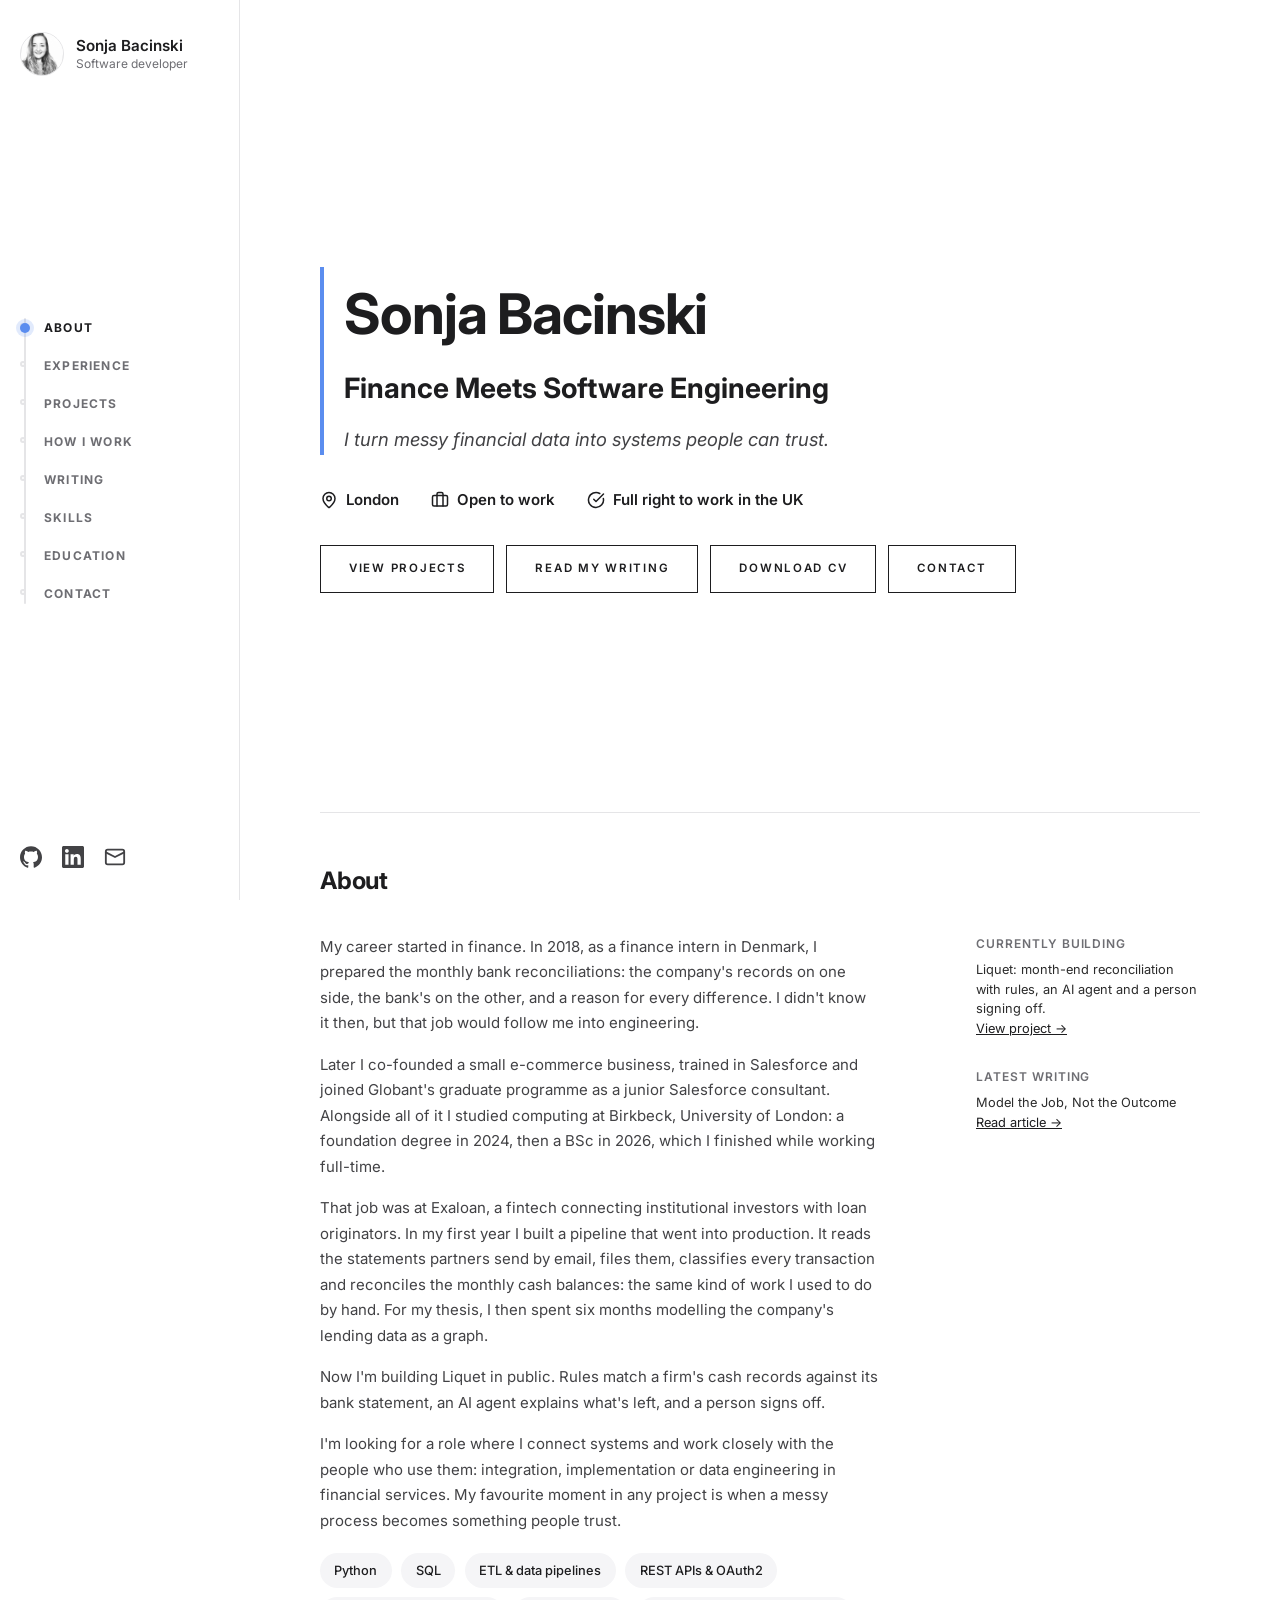
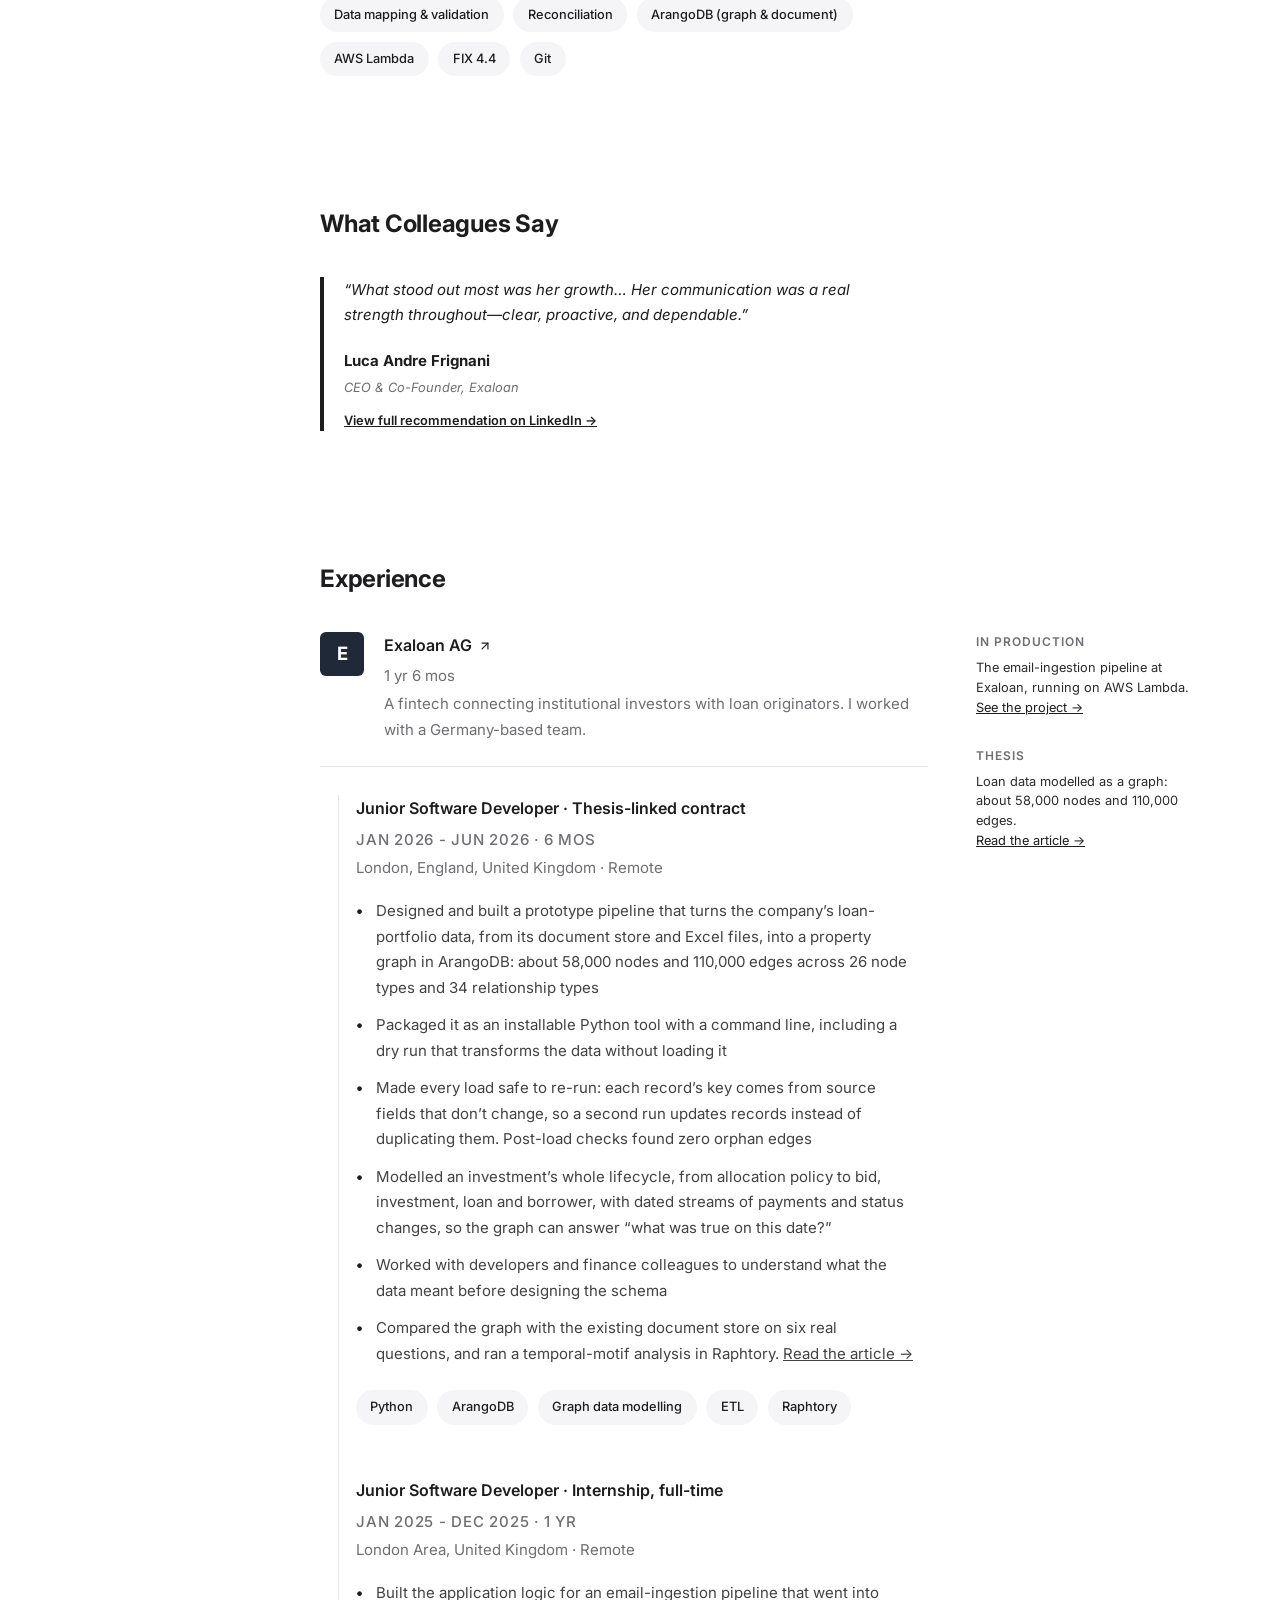
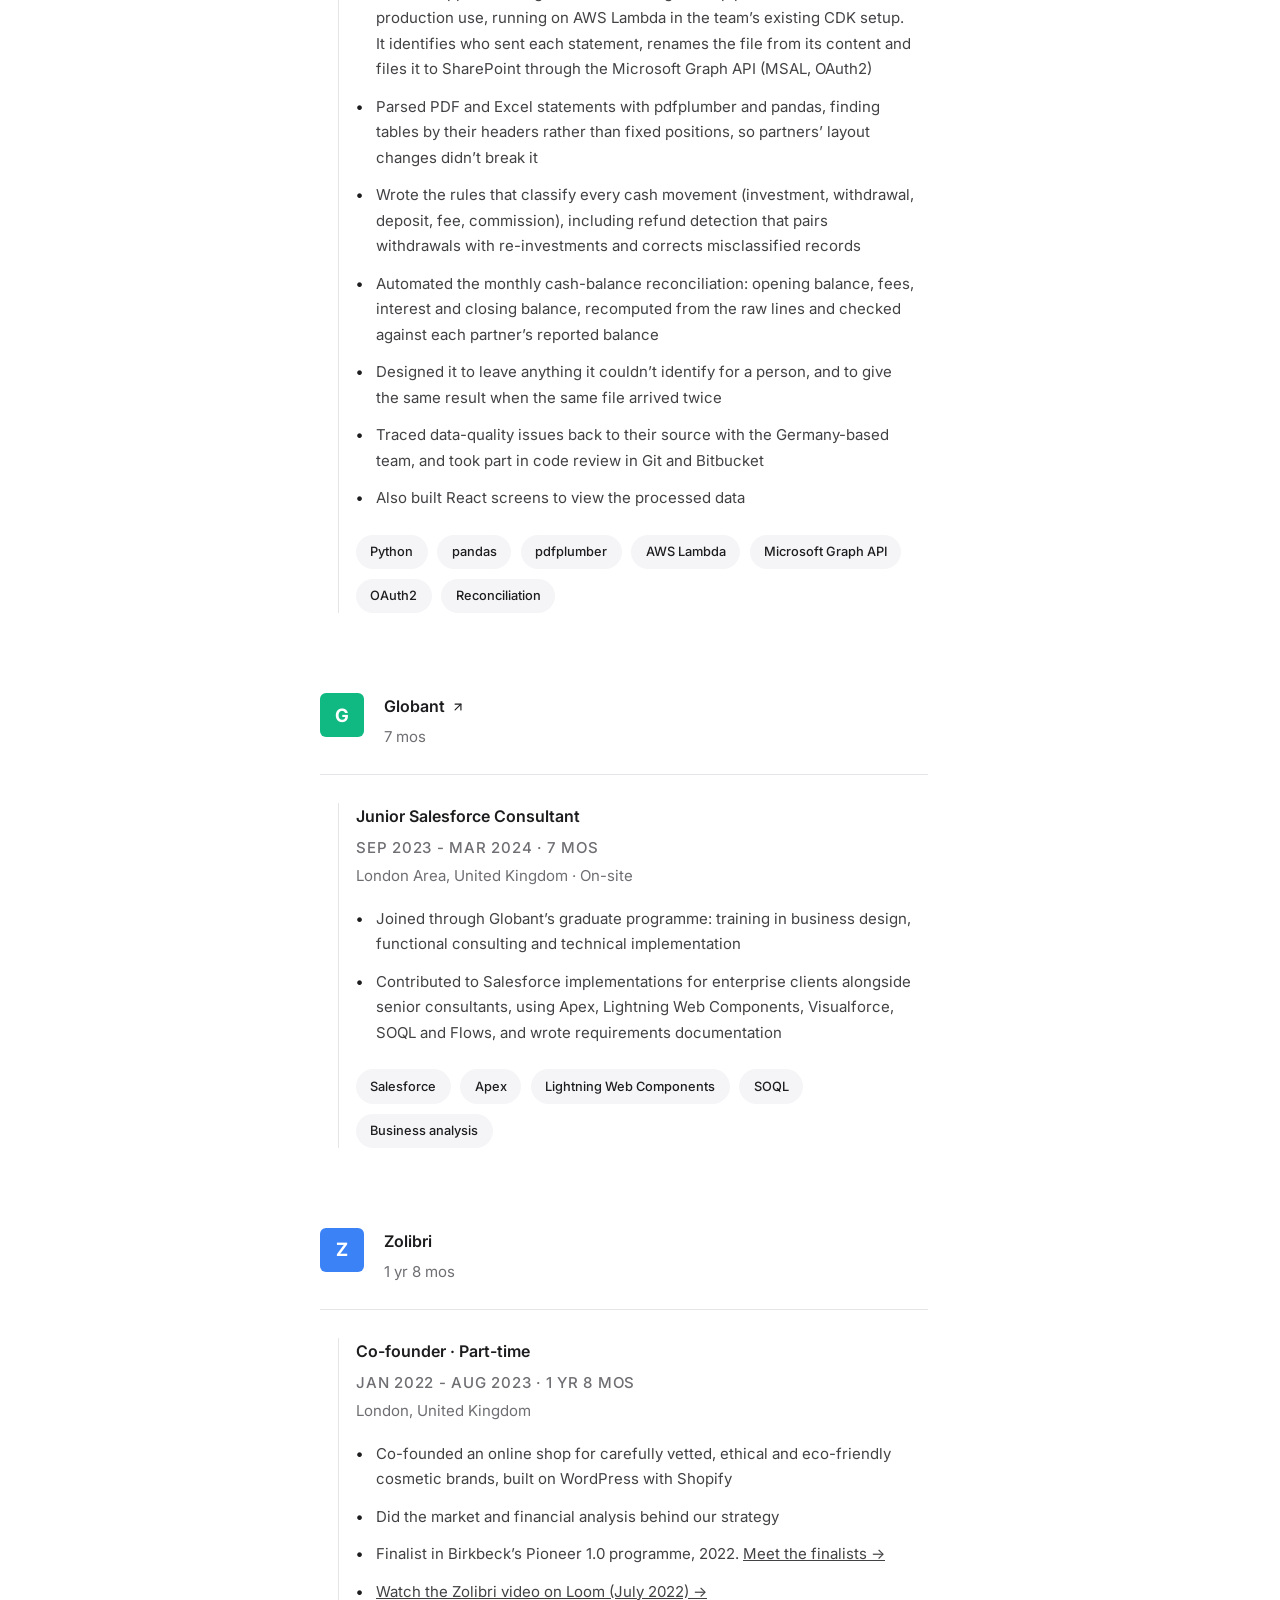
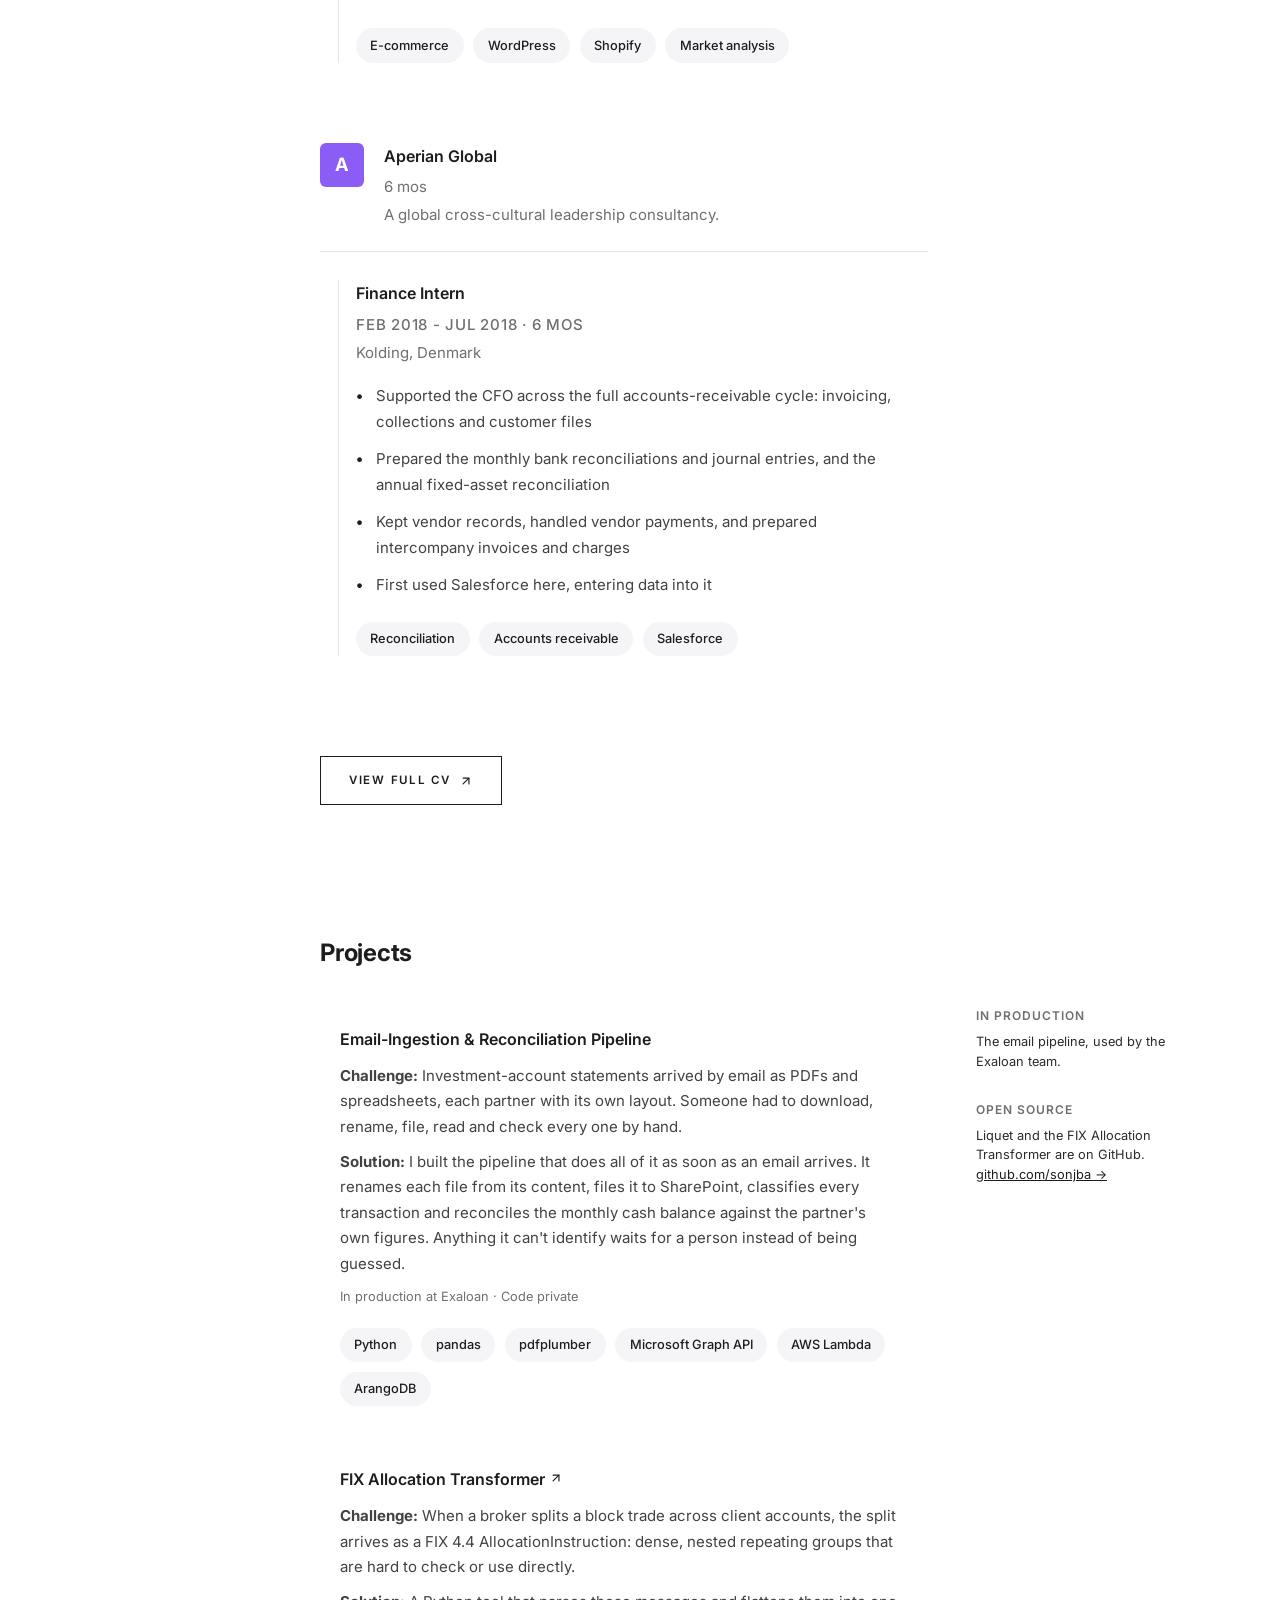
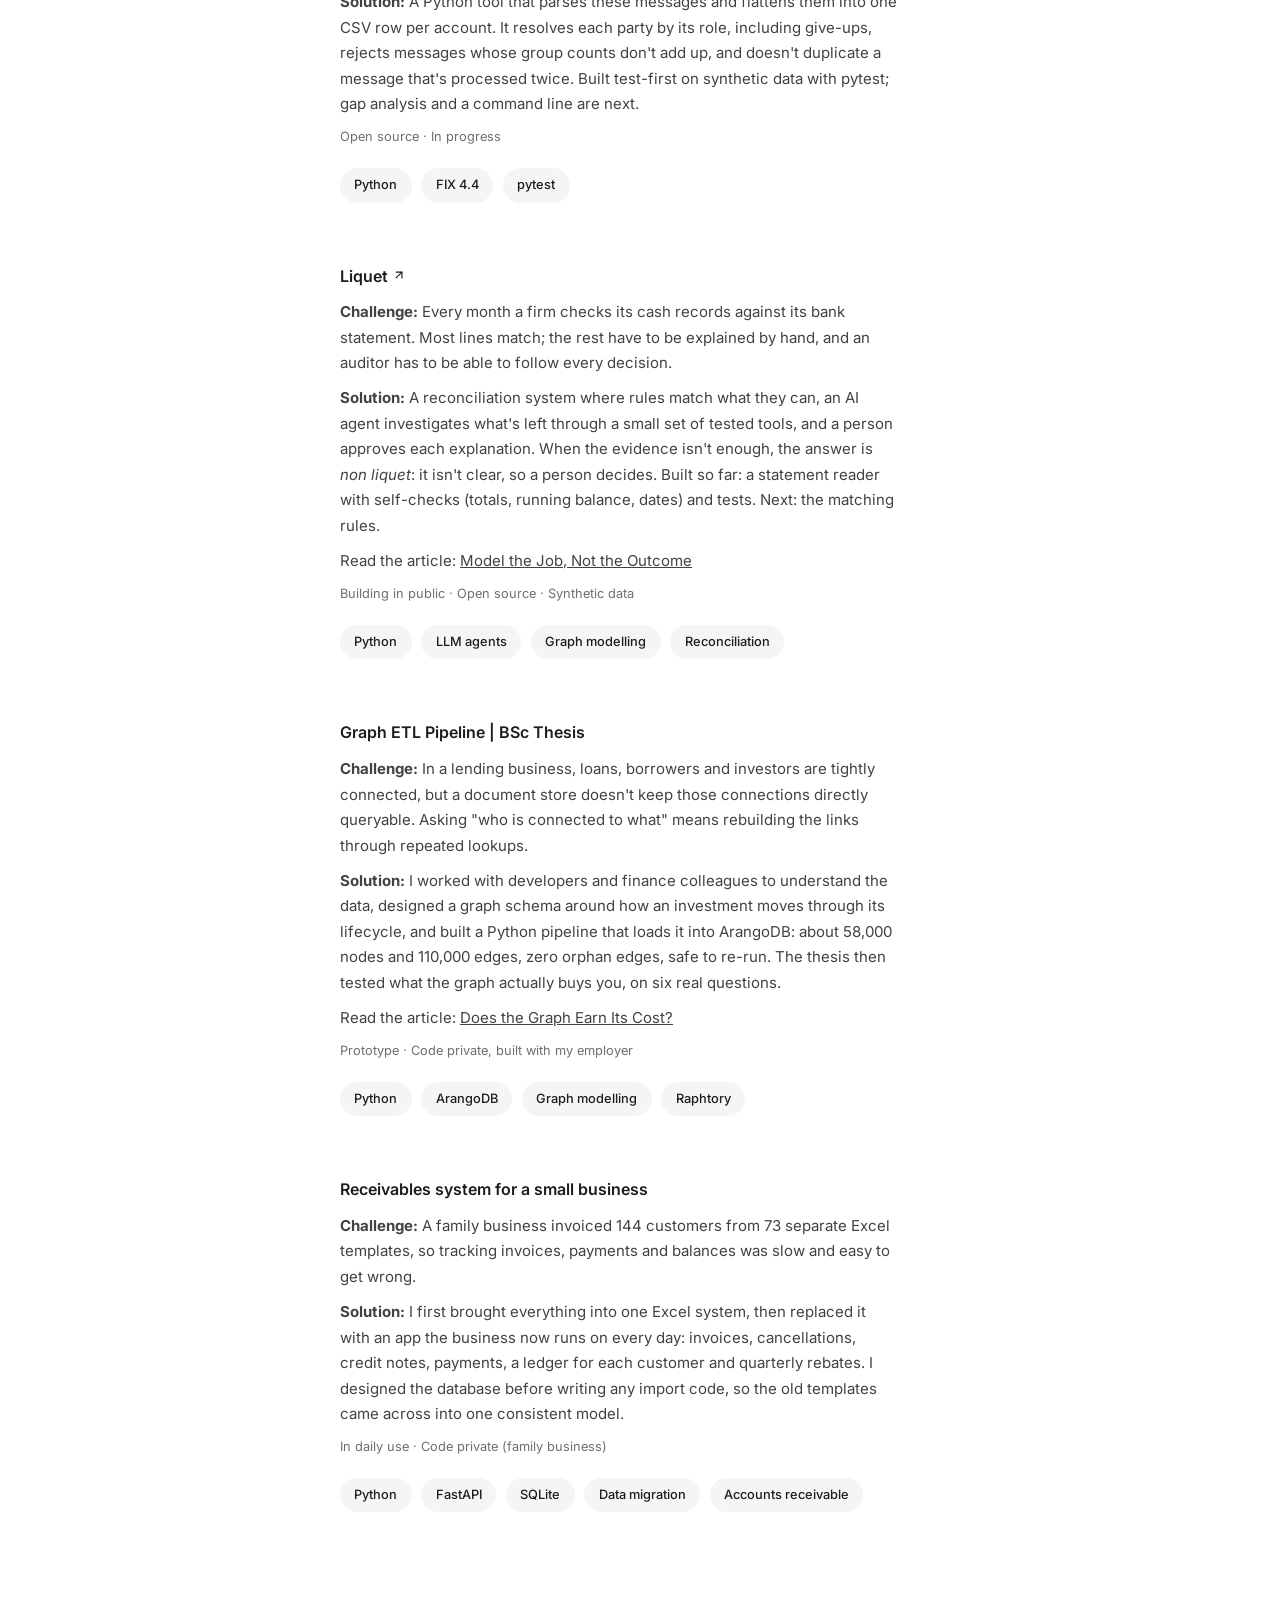
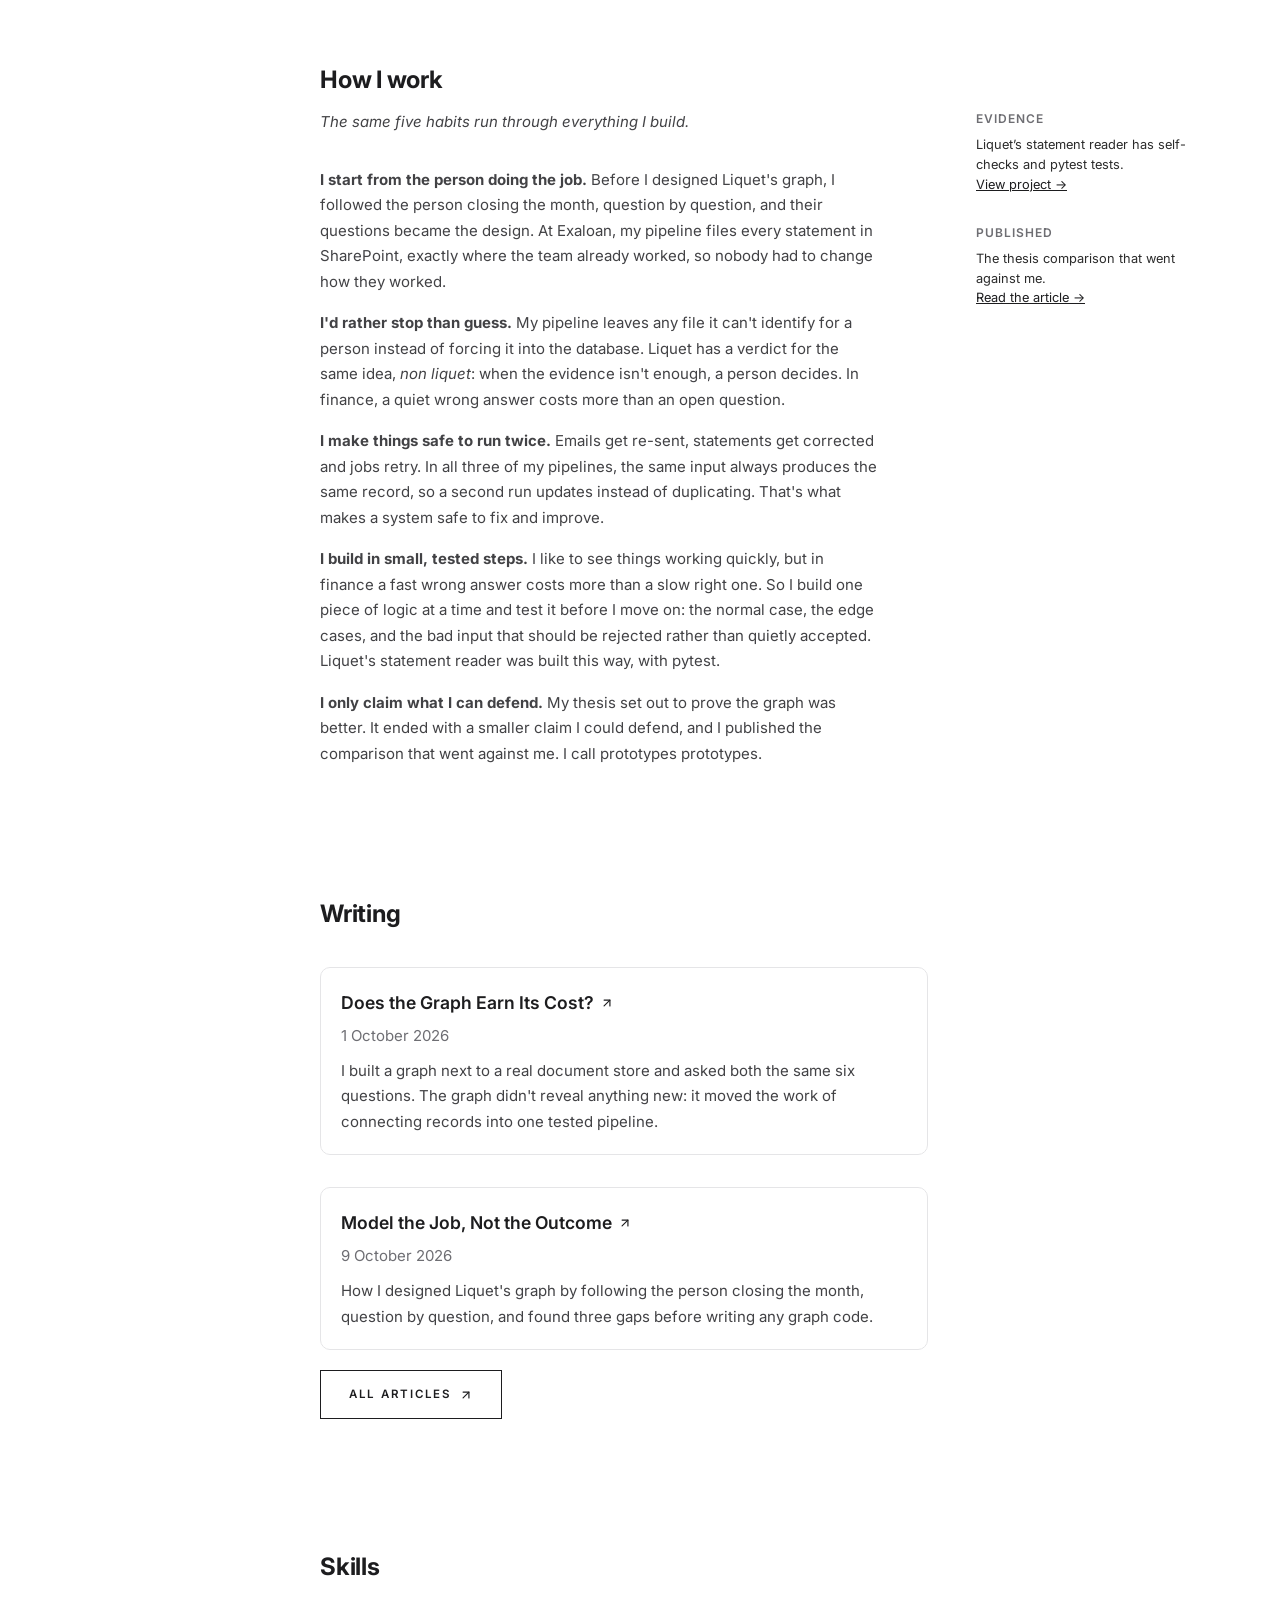
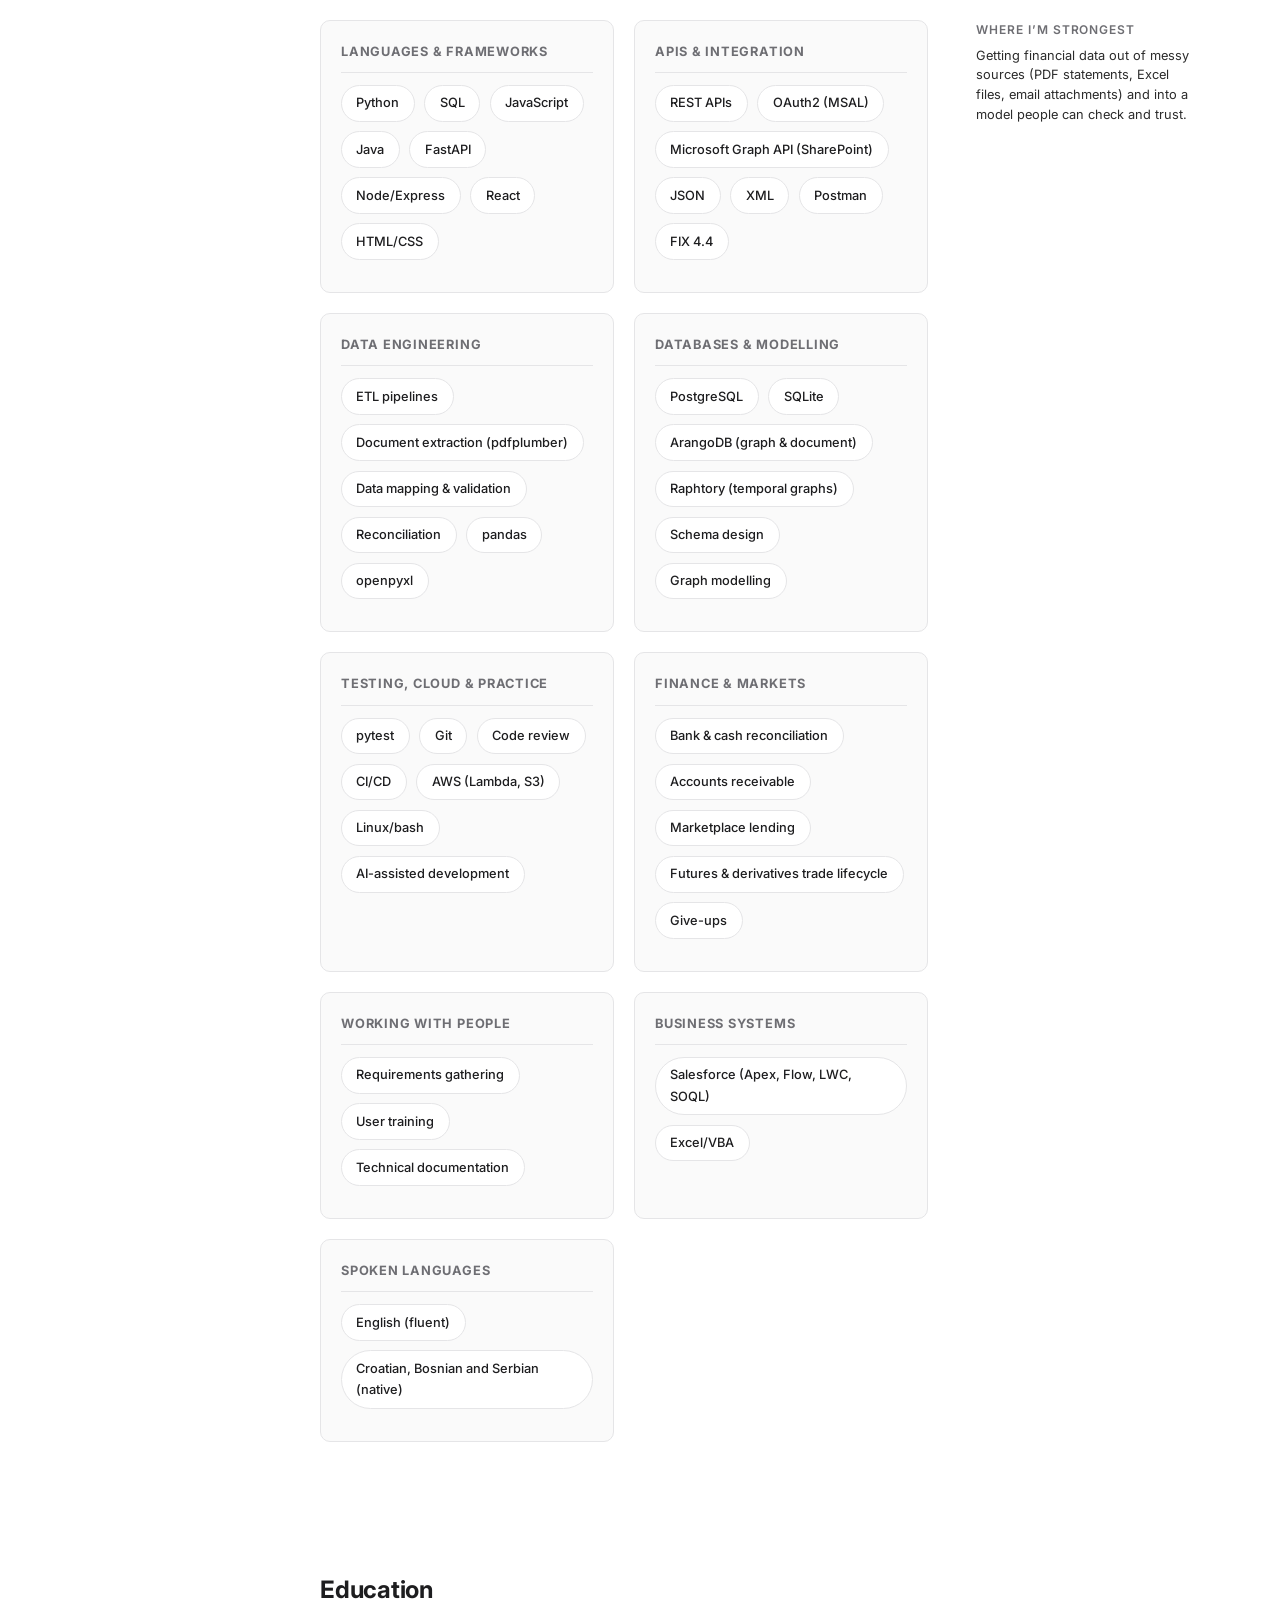
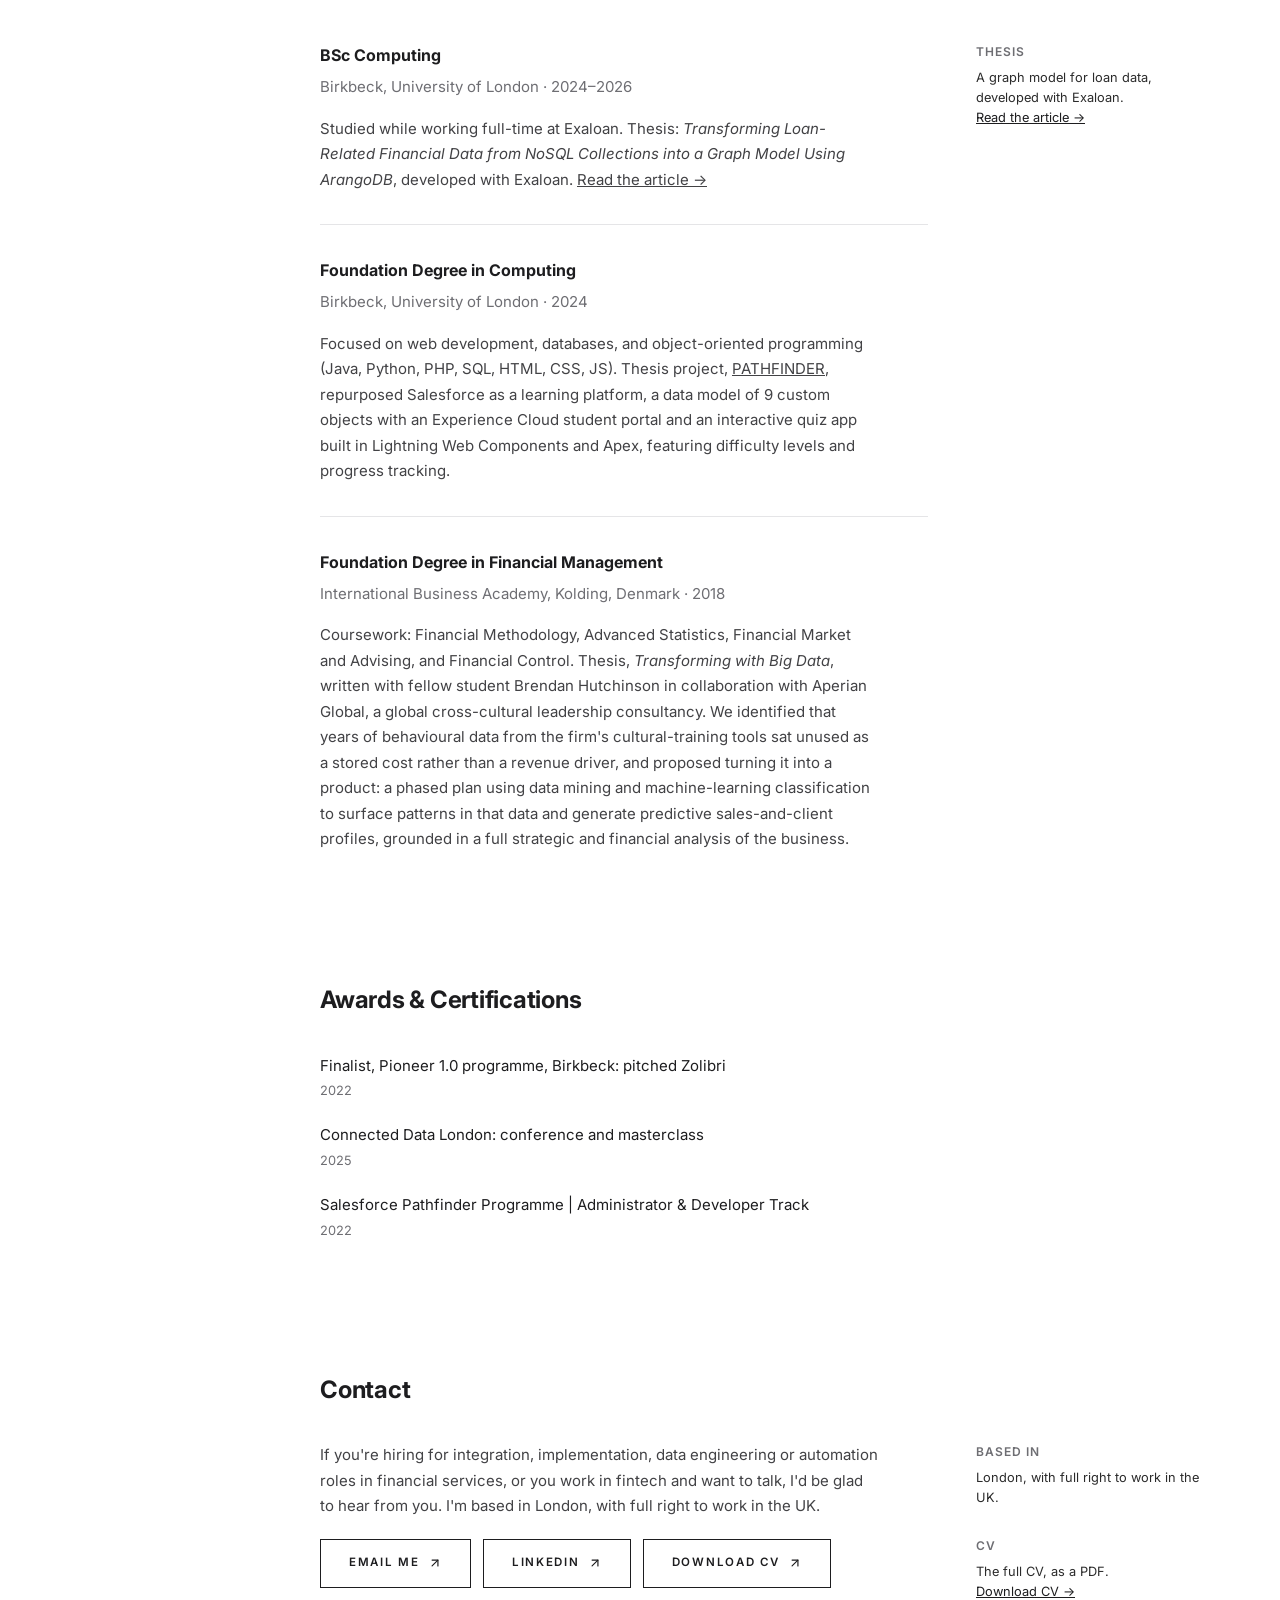
==== index.html @ ee23fa9b "design for mobile phones fixed" ====
<!DOCTYPE html>
<html lang="en">
<head>
  <meta charset="UTF-8">
  <meta name="viewport" content="width=device-width, initial-scale=1.0">
  <link rel="canonical" href="https://sonjabacinski.com/">
  <meta name="description" content="Software developer with a finance background: Python pipelines, integrations and reconciliation for financial data. Currently building Liquet.">
 
  <meta property="og:title" content="Sonja Bacinski — Finance Meets Software Engineering">
  <meta property="og:description" content="Software developer with a finance background: Python pipelines, integrations and reconciliation for financial data. Currently building Liquet.">
  <meta property="og:type" content="website">
  <meta property="og:url" content="https://sonjabacinski.com/">
  <meta property="og:image" content="https://sonjabacinski.com/images/sonja.jpg">
  
  <meta name="twitter:card" content="summary_large_image">
  <meta name="twitter:title" content="Sonja Bacinski — Finance Meets Software Engineering">
  <meta name="twitter:description" content="Software developer with a finance background: Python pipelines, integrations and reconciliation for financial data. Currently building Liquet.">
  <meta name="twitter:image" content="https://sonjabacinski.com/images/sonja.jpg">
  
  <title>Sonja Bacinski — Software Developer | Python &amp; Financial Data</title>
  <link rel="icon" type="image/svg+xml" href="images/sb-logo.png">
  <link rel="preconnect" href="https://fonts.googleapis.com">
  <link rel="preconnect" href="https://fonts.gstatic.com" crossorigin>
  <link href="https://fonts.googleapis.com/css2?family=Inter:wght@400;500;600;700&display=swap" rel="stylesheet">
  <link rel="stylesheet" href="css/style.css">
</head>
<body id="top">
  <header class="top-header">
    <div class="header-container">
      <div class="identity">
        <a href="#top" aria-label="Sonja Bacinski - Home">
          <img src="images/sonja.jpg" alt="Sonja Bacinski" class="avatar" width="44" height="44">
          <span class="identity-text"><strong>Sonja Bacinski</strong><span>Software developer</span></span>
        </a>
      </div>

      <button class="nav-toggle" aria-label="Menu" aria-expanded="false" aria-controls="site-nav">
        <span></span>
        <span></span>
        <span></span>
      </button>

      <nav class="top-nav" id="site-nav" aria-label="In-page navigation">
        <ul>
          <li><a href="#about" data-also="testimonials">About</a></li>
          <li><a href="#experience">Experience</a></li>
          <li><a href="#projects">Projects</a></li>
          <li><a href="#how-i-work">How I work</a></li>
          <li><a href="#writing">Writing</a></li>
          <li><a href="#skills">Skills</a></li>
          <li><a href="#education" data-also="certifications">Education</a></li>
          <li><a href="#contact">Contact</a></li>
        </ul>
      </nav>

      <ul class="social-links">
        <li>
          <a href="https://github.com/sonjba" target="_blank" rel="noopener" aria-label="GitHub">
            <svg xmlns="http://www.w3.org/2000/svg" width="24" height="24" viewBox="0 0 24 24" fill="currentColor" aria-hidden="true"><path d="M12 .297c-6.63 0-12 5.373-12 12 0 5.303 3.438 9.8 8.205 11.385.6.113.82-.258.82-.577 0-.285-.01-1.04-.015-2.04-3.338.724-4.042-1.61-4.042-1.61C4.422 18.07 3.633 17.7 3.633 17.7c-1.087-.744.084-.729.084-.729 1.205.084 1.838 1.236 1.838 1.236 1.07 1.835 2.809 1.305 3.495.998.108-.776.417-1.305.76-1.605-2.665-.3-5.466-1.332-5.466-5.93 0-1.31.465-2.38 1.235-3.22-.135-.303-.54-1.523.105-3.176 0 0 1.005-.322 3.3 1.23.96-.267 1.98-.399 3-.405 1.02.006 2.04.138 3 .405 2.28-1.552 3.285-1.23 3.285-1.23.645 1.653.24 2.873.12 3.176.765.84 1.23 1.91 1.23 3.22 0 4.61-2.805 5.625-5.475 5.92.42.36.81 1.096.81 2.22 0 1.606-.015 2.896-.015 3.286 0 .315.21.69.825.57C20.565 22.092 24 17.592 24 12.297c0-6.627-5.373-12-12-12"/></svg>
          </a>
        </li>
        <li>
          <a href="https://www.linkedin.com/in/sonja-bacinski/" target="_blank" rel="noopener" aria-label="LinkedIn">
            <svg xmlns="http://www.w3.org/2000/svg" width="24" height="24" viewBox="0 0 24 24" fill="currentColor" aria-hidden="true"><path d="M20.447 20.452h-3.554v-5.569c0-1.328-.027-3.037-1.852-3.037-1.853 0-2.136 1.445-2.136 2.939v5.667H9.351V9h3.414v1.561h.046c.477-.9 1.637-1.85 3.37-1.85 3.601 0 4.267 2.37 4.267 5.455v6.286zM5.337 7.433c-1.144 0-2.063-.926-2.063-2.065 0-1.138.92-2.063 2.063-2.063 1.14 0 2.064.925 2.064 2.063 0 1.139-.925 2.065-2.064 2.065zm1.782 13.019H3.555V9h3.564v11.452zM22.225 0H1.771C.792 0 0 .774 0 1.729v20.542C0 23.227.792 24 1.771 24h20.451C23.2 24 24 23.227 24 22.271V1.729C24 .774 23.2 0 22.225 0z"/></svg>
          </a>
        </li>
        <li>
          <a href="mailto:sonja.bacinski@live.com" aria-label="Email">
            <svg xmlns="http://www.w3.org/2000/svg" width="24" height="24" viewBox="0 0 24 24" fill="none" stroke="currentColor" stroke-width="2" stroke-linecap="round" stroke-linejoin="round" aria-hidden="true"><rect x="2" y="4" width="20" height="16" rx="2"/><path d="m22 7-10 5L2 7"/></svg>
          </a>
        </li>
      </ul>
    </div>
  </header>

  <main class="main-content">

      <!-- Hero section -->
      <section id="hero" aria-label="Introduction" class="hero">
        <div class="hero-accent-bar">
          <h1 class="hero-name">Sonja Bacinski</h1>
          <h2 class="hero-headline">Finance Meets Software Engineering</h2>
          <p class="hero-value-prop">
            I turn messy financial data into systems people can trust.
          </p>
        </div>

        <ul class="hero-meta">
          <li>
            <svg xmlns="http://www.w3.org/2000/svg" width="18" height="18" viewBox="0 0 24 24" fill="none" stroke="currentColor" stroke-width="2" stroke-linecap="round" stroke-linejoin="round" aria-hidden="true"><path d="M20 10c0 4.993-5.539 10.193-7.399 11.799a1 1 0 0 1-1.202 0C9.539 20.193 4 14.993 4 10a8 8 0 0 1 16 0"/><circle cx="12" cy="10" r="3"/></svg>
            London
          </li>
          <li>
            <svg xmlns="http://www.w3.org/2000/svg" width="18" height="18" viewBox="0 0 24 24" fill="none" stroke="currentColor" stroke-width="2" stroke-linecap="round" stroke-linejoin="round" aria-hidden="true"><path d="M16 20V4a2 2 0 0 0-2-2h-4a2 2 0 0 0-2 2v16"/><rect width="20" height="14" x="2" y="6" rx="2"/></svg>
            Open to work
          </li>
          <li>
            <svg xmlns="http://www.w3.org/2000/svg" width="18" height="18" viewBox="0 0 24 24" fill="none" stroke="currentColor" stroke-width="2" stroke-linecap="round" stroke-linejoin="round" aria-hidden="true"><path d="M21.801 10A10 10 0 1 1 17 3.335"/><path d="m9 11 3 3L22 4"/></svg>
            Full right to work in the UK
          </li>
        </ul>

        <div class="hero-actions">
          <a href="#projects" class="btn btn-secondary"><span>View Projects</span></a>
          <a href="#writing" class="btn btn-secondary"><span>Read my writing</span></a>
          <a href="Sonja Bacinski CV 2026.pdf" target="_blank" rel="noopener" class="btn btn-primary"><span>Download CV</span></a>
          <a href="#contact" class="btn btn-secondary"><span>Contact</span></a>
        </div>
      </section>
      <!-- About -->
      <section id="about" aria-label="About me">
        <h2 class="section-heading">About</h2>
        <div class="split">
          <div class="split-main">
          <p>
            My career started in finance. In 2018, as a finance intern in Denmark, I prepared the
            monthly bank reconciliations: the company's records on one side, the bank's on the
            other, and a reason for every difference. I didn't know it then, but that job would
            follow me into engineering.
          </p>
          <p>
            Later I co-founded a small e-commerce business, trained in Salesforce and joined
            Globant's graduate programme as a junior Salesforce consultant. Alongside all of it I
            studied computing at Birkbeck, University of London: a foundation degree in 2024, then
            a BSc in 2026, which I finished while working full-time.
          </p>
          <p>
            That job was at Exaloan, a fintech connecting institutional investors with loan
            originators. In my first year I built a pipeline that went into production. It reads
            the statements partners send by email, files them, classifies every transaction and
            reconciles the monthly cash balances: the same kind of work I used to do by hand. For
            my thesis, I then spent six months modelling the company's lending data as a graph.
          </p>
          <p>
            Now I'm building Liquet in public. Rules match a firm's cash records against its bank
            statement, an AI agent explains what's left, and a person signs off.
          </p>
          <p>
            I'm looking for a role where I connect systems and work closely with the people who
            use them: integration, implementation or data engineering in financial services. My
            favourite moment in any project is when a messy process becomes something people trust.
          </p>
          <ul class="skills">
            <li>Python</li>
            <li>SQL</li>
            <li>ETL &amp; data pipelines</li>
            <li>REST APIs &amp; OAuth2</li>
            <li>Data mapping &amp; validation</li>
            <li>Reconciliation</li>
            <li>ArangoDB (graph &amp; document)</li>
            <li>AWS Lambda</li>
            <li>FIX 4.4</li>
            <li>Git</li>
          </ul>
          </div>
        <aside class="split-aside" aria-label="Currently building and latest writing">
          <h3>Currently building</h3>
          <p>Liquet: month-end reconciliation with rules, an AI agent and a person signing off.<br>
            <a href="https://github.com/sonjba/Liquet" target="_blank" rel="noopener">View project &rarr;</a></p>
          <h3>Latest writing</h3>
          <p>Model the Job, Not the Outcome<br>
            <a href="articles/model-the-job-not-the-outcome.html">Read article &rarr;</a></p>
        </aside>
        </div>
      </section>

      <!-- What Colleagues Say -->
      <section id="testimonials" aria-label="What colleagues say">
        <h2 class="section-heading">What Colleagues Say</h2>
        <div class="split">
          <div class="split-main">
            <blockquote class="testimonial">
              <p class="testimonial-quote">
                &ldquo;What stood out most was her growth&hellip; Her communication was a real
                strength throughout&mdash;clear, proactive, and dependable.&rdquo;
              </p>
              <footer class="testimonial-attribution">
                <span class="testimonial-name">Luca Andre Frignani</span>
                <span class="testimonial-role">CEO &amp; Co-Founder, Exaloan</span>
                <a href="https://www.linkedin.com/in/sonja-bacinski/" target="_blank" rel="noopener" class="testimonial-link">
                  View full recommendation on LinkedIn &rarr;
                </a>
              </footer>
            </blockquote>
          </div>
        </div>
      </section>

      <!-- Experience -->
      <section id="experience" aria-label="Work experience">
        <h2 class="section-heading">Experience</h2>
        <div class="split">
          <div class="split-main">

            <div class="company-group">
              <div class="company-header">
                <div class="company-logo">E</div>
                <div class="company-header-info">
                  <h3>
                    <a href="https://www.exaloan.com/" target="_blank" rel="noopener">
                      Exaloan AG
                      <svg xmlns="http://www.w3.org/2000/svg" width="14" height="14" viewBox="0 0 24 24" fill="none" stroke="currentColor" stroke-width="2" stroke-linecap="round" stroke-linejoin="round" class="arrow" aria-hidden="true"><path d="M7 17 17 7"/><path d="M7 7h10v10"/></svg>
                    </a>
                  </h3>
                  <p class="company-duration">1 yr 6 mos</p>
                  <p class="role-location">A fintech connecting institutional investors with loan originators. I worked with a Germany-based team.</p>
                </div>
                <div class="company-timeline-dot"></div>
              </div>

              <div class="company-roles">
                <div class="role-item">
                  <div class="role-timeline-dot"></div>
                  <div class="role-content">
                    <div class="role-header">
                      <div>
                        <h4>Junior Software Developer · Thesis-linked contract</h4>
                        <p class="role-date">Jan 2026 - Jun 2026 · 6 mos</p>
                        <p class="role-location">London, England, United Kingdom · Remote</p>
                      </div>
                    </div>
                    <ul class="role-bullets">
                      <li>Designed and built a prototype pipeline that turns the company&rsquo;s loan-portfolio data, from its document store and Excel files, into a property graph in ArangoDB: about 58,000 nodes and 110,000 edges across 26 node types and 34 relationship types</li>
                      <li>Packaged it as an installable Python tool with a command line, including a dry run that transforms the data without loading it</li>
                      <li>Made every load safe to re-run: each record&rsquo;s key comes from source fields that don&rsquo;t change, so a second run updates records instead of duplicating them. Post-load checks found zero orphan edges</li>
                      <li>Modelled an investment&rsquo;s whole lifecycle, from allocation policy to bid, investment, loan and borrower, with dated streams of payments and status changes, so the graph can answer &ldquo;what was true on this date?&rdquo;</li>
                      <li>Worked with developers and finance colleagues to understand what the data meant before designing the schema</li>
                      <li>Compared the graph with the existing document store on six real questions, and ran a temporal-motif analysis in Raphtory. <a href="articles/does-the-graph-earn-its-cost.html">Read the article &rarr;</a></li>
                    </ul>
                    <ul class="tags">
                      <li>Python</li>
                      <li>ArangoDB</li>
                      <li>Graph data modelling</li>
                      <li>ETL</li>
                      <li>Raphtory</li>
                    </ul>
                  </div>
                </div>

                <div class="role-item">
                  <div class="role-timeline-dot"></div>
                  <div class="role-content">
                    <div class="role-header">
                      <div>
                        <h4>Junior Software Developer · Internship, full-time</h4>
                        <p class="role-date">Jan 2025 - Dec 2025 · 1 yr</p>
                        <p class="role-location">London Area, United Kingdom · Remote</p>
                      </div>
                    </div>
                    <ul class="role-bullets">
                      <li>Built the application logic for an email-ingestion pipeline that went into production use, running on AWS Lambda in the team&rsquo;s existing CDK setup. It identifies who sent each statement, renames the file from its content and files it to SharePoint through the Microsoft Graph API (MSAL, OAuth2)</li>
                      <li>Parsed PDF and Excel statements with pdfplumber and pandas, finding tables by their headers rather than fixed positions, so partners&rsquo; layout changes didn&rsquo;t break it</li>
                      <li>Wrote the rules that classify every cash movement (investment, withdrawal, deposit, fee, commission), including refund detection that pairs withdrawals with re-investments and corrects misclassified records</li>
                      <li>Automated the monthly cash-balance reconciliation: opening balance, fees, interest and closing balance, recomputed from the raw lines and checked against each partner&rsquo;s reported balance</li>
                      <li>Designed it to leave anything it couldn&rsquo;t identify for a person, and to give the same result when the same file arrived twice</li>
                      <li>Traced data-quality issues back to their source with the Germany-based team, and took part in code review in Git and Bitbucket</li>
                      <li>Also built React screens to view the processed data</li>
                    </ul>
                    <ul class="tags">
                      <li>Python</li>
                      <li>pandas</li>
                      <li>pdfplumber</li>
                      <li>AWS Lambda</li>
                      <li>Microsoft Graph API</li>
                      <li>OAuth2</li>
                      <li>Reconciliation</li>
                    </ul>
                  </div>
                </div>
              </div>
            </div>

            <div class="company-group">
              <div class="company-header">
                <div class="company-logo company-logo-green">G</div>
                <div class="company-header-info">
                  <h3>
                    <a href="https://www.globant.com/" target="_blank" rel="noopener">
                      Globant
                      <svg xmlns="http://www.w3.org/2000/svg" width="14" height="14" viewBox="0 0 24 24" fill="none" stroke="currentColor" stroke-width="2" stroke-linecap="round" stroke-linejoin="round" class="arrow" aria-hidden="true"><path d="M7 17 17 7"/><path d="M7 7h10v10"/></svg>
                    </a>
                  </h3>
                  <p class="company-duration">7 mos</p>
                </div>
                <div class="company-timeline-dot"></div>
              </div>

              <div class="company-roles">
                <div class="role-item">
                  <div class="role-timeline-dot"></div>
                  <div class="role-content">
                    <div class="role-header">
                      <div>
                        <h4>Junior Salesforce Consultant</h4>
                        <p class="role-date">Sep 2023 - Mar 2024 · 7 mos</p>
                        <p class="role-location">London Area, United Kingdom · On-site</p>
                      </div>
                    </div>
                    <ul class="role-bullets">
                      <li>Joined through Globant&rsquo;s graduate programme: training in business design, functional consulting and technical implementation</li>
                      <li>Contributed to Salesforce implementations for enterprise clients alongside senior consultants, using Apex, Lightning Web Components, Visualforce, SOQL and Flows, and wrote requirements documentation</li>
                    </ul>
                    <ul class="tags">
                      <li>Salesforce</li>
                      <li>Apex</li>
                      <li>Lightning Web Components</li>
                      <li>SOQL</li>
                      <li>Business analysis</li>
                    </ul>
                  </div>
                </div>
              </div>
            </div>

            <div class="company-group">
              <div class="company-header">
                <div class="company-logo company-logo-blue">Z</div>
                <div class="company-header-info">
                  <h3>
                    Zolibri
                  </h3>
                  <p class="company-duration">1 yr 8 mos</p>
                </div>
                <div class="company-timeline-dot"></div>
              </div>

              <div class="company-roles">
                <div class="role-item">
                  <div class="role-timeline-dot"></div>
                  <div class="role-content">
                    <div class="role-header">
                      <div>
                        <h4>Co-founder · Part-time</h4>
                        <p class="role-date">Jan 2022 - Aug 2023 · 1 yr 8 mos</p>
                        <p class="role-location">London, United Kingdom</p>
                      </div>
                    </div>
                    <ul class="role-bullets">
                      <li>Co-founded an online shop for carefully vetted, ethical and eco-friendly cosmetic brands, built on WordPress with Shopify</li>
                      <li>Did the market and financial analysis behind our strategy</li>
                      <li>Finalist in Birkbeck&rsquo;s Pioneer 1.0 programme, 2022. <a href="https://perspectives.blogs.bbk.ac.uk/2022/05/17/meet-the-finalists-pioneer-1-0-programme-2022/" target="_blank" rel="noopener">Meet the finalists &rarr;</a></li>
                      <li><a href="https://www.loom.com/share/b2bf8cbfeb1d4102bb80875776e701ab" target="_blank" rel="noopener">Watch the Zolibri video on Loom (July 2022) &rarr;</a></li>
                    </ul>
                    <ul class="tags">
                      <li>E-commerce</li>
                      <li>WordPress</li>
                      <li>Shopify</li>
                      <li>Market analysis</li>
                    </ul>
                  </div>
                </div>
              </div>
            </div>

            <div class="company-group">
              <div class="company-header">
                <div class="company-logo company-logo-purple">A</div>
                <div class="company-header-info">
                  <h3>
                    Aperian Global
                  </h3>
                  <p class="company-duration">6 mos</p>
                  <p class="role-location">A global cross-cultural leadership consultancy.</p>
                </div>
                <div class="company-timeline-dot"></div>
              </div>

              <div class="company-roles">
                <div class="role-item">
                  <div class="role-timeline-dot"></div>
                  <div class="role-content">
                    <div class="role-header">
                      <div>
                        <h4>Finance Intern</h4>
                        <p class="role-date">Feb 2018 - Jul 2018 · 6 mos</p>
                        <p class="role-location">Kolding, Denmark</p>
                      </div>
                    </div>
                    <ul class="role-bullets">
                      <li>Supported the CFO across the full accounts-receivable cycle: invoicing, collections and customer files</li>
                      <li>Prepared the monthly bank reconciliations and journal entries, and the annual fixed-asset reconciliation</li>
                      <li>Kept vendor records, handled vendor payments, and prepared intercompany invoices and charges</li>
                      <li>First used Salesforce here, entering data into it</li>
                    </ul>
                    <ul class="tags">
                      <li>Reconciliation</li>
                      <li>Accounts receivable</li>
                      <li>Salesforce</li>
                    </ul>
                  </div>
                </div>
              </div>
            </div>

            <a href="Sonja Bacinski CV 2026.pdf" target="_blank" rel="noopener" class="cv-link">
              <span>View Full CV</span>
              <svg xmlns="http://www.w3.org/2000/svg" width="14" height="14" viewBox="0 0 24 24" fill="none" stroke="currentColor" stroke-width="2" stroke-linecap="round" stroke-linejoin="round" class="arrow" aria-hidden="true"><path d="M7 17 17 7"/><path d="M7 7h10v10"/></svg>
            </a>
          </div>
          <aside class="split-aside" aria-label="Highlights">
            <h3>In production</h3>
            <p>The email-ingestion pipeline at Exaloan, running on AWS Lambda.<br>
              <a href="#projects">See the project &rarr;</a></p>
            <h3>Thesis</h3>
            <p>Loan data modelled as a graph: about 58,000 nodes and 110,000 edges.<br>
              <a href="articles/does-the-graph-earn-its-cost.html">Read the article &rarr;</a></p>
          </aside>
        </div>
      </section>

      <!-- Projects -->
      <section id="projects" aria-label="Projects">
        <h2 class="section-heading">Projects</h2>
        <div class="split">
          <div class="split-main">
            <ul class="project-list">

              <li class="project-card">
                <h3>Email-Ingestion &amp; Reconciliation Pipeline</h3>
                <p><strong>Challenge:</strong> Investment-account statements arrived by email as PDFs and
                  spreadsheets, each partner with its own layout. Someone had to download, rename, file,
                  read and check every one by hand.</p>
                <p><strong>Solution:</strong> I built the pipeline that does all of it as soon as an email
                  arrives. It renames each file from its content, files it to SharePoint, classifies every
                  transaction and reconciles the monthly cash balance against the partner's own figures.
                  Anything it can't identify waits for a person instead of being guessed.</p>
                <p class="project-note">In production at Exaloan · Code private</p>
                <ul class="tags">
                  <li>Python</li>
                  <li>pandas</li>
                  <li>pdfplumber</li>
                  <li>Microsoft Graph API</li>
                  <li>AWS Lambda</li>
                  <li>ArangoDB</li>
                </ul>
              </li>

              <li class="project-card">
                <h3>
                  <a href="https://github.com/sonjba/fix-allocation-transformer" target="_blank" rel="noopener">
                    FIX Allocation Transformer
                    <svg xmlns="http://www.w3.org/2000/svg" width="14" height="14" viewBox="0 0 24 24" fill="none" stroke="currentColor" stroke-width="2" stroke-linecap="round" stroke-linejoin="round" class="arrow" aria-hidden="true"><path d="M7 17 17 7"/><path d="M7 7h10v10"/></svg>
                  </a>
                </h3>
                <p><strong>Challenge:</strong> When a broker splits a block trade across client accounts,
                  the split arrives as a FIX 4.4 AllocationInstruction: dense, nested repeating groups that
                  are hard to check or use directly.</p>
                <p><strong>Solution:</strong> A Python tool that parses these messages and flattens them
                  into one CSV row per account. It resolves each party by its role, including give-ups,
                  rejects messages whose group counts don't add up, and doesn't duplicate a message that's
                  processed twice. Built test-first on synthetic data with pytest; gap analysis and a
                  command line are next.</p>
                <p class="project-note">Open source · In progress</p>
                <ul class="tags">
                  <li>Python</li>
                  <li>FIX 4.4</li>
                  <li>pytest</li>
                </ul>
              </li>

              <li class="project-card">
                <h3>
                  <a href="https://github.com/sonjba/Liquet" target="_blank" rel="noopener">
                    Liquet
                    <svg xmlns="http://www.w3.org/2000/svg" width="14" height="14" viewBox="0 0 24 24" fill="none" stroke="currentColor" stroke-width="2" stroke-linecap="round" stroke-linejoin="round" class="arrow" aria-hidden="true"><path d="M7 17 17 7"/><path d="M7 7h10v10"/></svg>
                  </a>
                </h3>
                <p><strong>Challenge:</strong> Every month a firm checks its cash records against its bank
                  statement. Most lines match; the rest have to be explained by hand, and an auditor has to
                  be able to follow every decision.</p>
                <p><strong>Solution:</strong> A reconciliation system where rules match what they can, an AI
                  agent investigates what's left through a small set of tested tools, and a person approves
                  each explanation. When the evidence isn't enough, the answer is <em>non liquet</em>: it
                  isn't clear, so a person decides. Built so far: a statement reader with self-checks
                  (totals, running balance, dates) and tests. Next: the matching rules.</p>
                <p>Read the article: <a href="articles/model-the-job-not-the-outcome.html">Model the Job, Not the Outcome</a></p>
                <p class="project-note">Building in public · Open source · Synthetic data</p>
                <ul class="tags">
                  <li>Python</li>
                  <li>LLM agents</li>
                  <li>Graph modelling</li>
                  <li>Reconciliation</li>
                </ul>
              </li>

              <li class="project-card">
                <h3>Graph ETL Pipeline | BSc Thesis</h3>
                <p><strong>Challenge:</strong> In a lending business, loans, borrowers and investors are
                  tightly connected, but a document store doesn't keep those connections directly
                  queryable. Asking "who is connected to what" means rebuilding the links through repeated
                  lookups.</p>
                <p><strong>Solution:</strong> I worked with developers and finance colleagues to understand
                  the data, designed a graph schema around how an investment moves through its lifecycle,
                  and built a Python pipeline that loads it into ArangoDB: about 58,000 nodes and 110,000
                  edges, zero orphan edges, safe to re-run. The thesis then tested what the graph actually
                  buys you, on six real questions.</p>
                <p>Read the article: <a href="articles/does-the-graph-earn-its-cost.html">Does the Graph Earn Its Cost?</a></p>
                <p class="project-note">Prototype · Code private, built with my employer</p>
                <ul class="tags">
                  <li>Python</li>
                  <li>ArangoDB</li>
                  <li>Graph modelling</li>
                  <li>Raphtory</li>
                </ul>
              </li>

              <li class="project-card">
                <h3>Receivables system for a small business</h3>
                <p><strong>Challenge:</strong> A family business invoiced 144 customers from 73 separate
                  Excel templates, so tracking invoices, payments and balances was slow and easy to get
                  wrong.</p>
                <p><strong>Solution:</strong> I first brought everything into one Excel system, then
                  replaced it with an app the business now runs on every day: invoices, cancellations,
                  credit notes, payments, a ledger for each customer and quarterly rebates. I designed the
                  database before writing any import code, so the old templates came across into one
                  consistent model.</p>
                <p class="project-note">In daily use · Code private (family business)</p>
                <ul class="tags">
                  <li>Python</li>
                  <li>FastAPI</li>
                  <li>SQLite</li>
                  <li>Data migration</li>
                  <li>Accounts receivable</li>
                </ul>
              </li>

            </ul>
          </div>
          <aside class="split-aside" aria-label="Highlights">
            <h3>In production</h3>
            <p>The email pipeline, used by the Exaloan team.</p>
            <h3>Open source</h3>
            <p>Liquet and the FIX Allocation Transformer are on GitHub.<br>
              <a href="https://github.com/sonjba" target="_blank" rel="noopener">github.com/sonjba &rarr;</a></p>
          </aside>
        </div>
      </section>

      <!-- How I work -->
      <section id="how-i-work" aria-label="How I work">
        <h2 class="section-heading">How I work</h2>
        <div class="split">
          <div class="split-main">
            <p class="hero-value-prop">The same five habits run through everything I build.</p>
            <p>
              <strong>I start from the person doing the job.</strong> Before I designed Liquet's graph,
              I followed the person closing the month, question by question, and their questions became
              the design. At Exaloan, my pipeline files every statement in SharePoint, exactly where the
              team already worked, so nobody had to change how they worked.
            </p>
            <p>
              <strong>I'd rather stop than guess.</strong> My pipeline leaves any file it can't identify
              for a person instead of forcing it into the database. Liquet has a verdict for the same
              idea, <em>non liquet</em>: when the evidence isn't enough, a person decides. In finance, a
              quiet wrong answer costs more than an open question.
            </p>
            <p>
              <strong>I make things safe to run twice.</strong> Emails get re-sent, statements get
              corrected and jobs retry. In all three of my pipelines, the same input always produces the
              same record, so a second run updates instead of duplicating. That's what makes a system
              safe to fix and improve.
            </p>
            <p>
              <strong>I build in small, tested steps.</strong> I like to see things working quickly,
              but in finance a fast wrong answer costs more than a slow right one. So I build one piece
              of logic at a time and test it before I move on: the normal case, the edge cases, and the
              bad input that should be rejected rather than quietly accepted. Liquet's statement reader
              was built this way, with pytest.
            </p>
            <p>
              <strong>I only claim what I can defend.</strong> My thesis set out to prove the graph was
              better. It ended with a smaller claim I could defend, and I published the comparison that
              went against me. I call prototypes prototypes.
            </p>
          </div>
          <aside class="split-aside" aria-label="Highlights">
            <h3>Evidence</h3>
            <p>Liquet&rsquo;s statement reader has self-checks and pytest tests.<br>
              <a href="https://github.com/sonjba/Liquet" target="_blank" rel="noopener">View project &rarr;</a></p>
            <h3>Published</h3>
            <p>The thesis comparison that went against me.<br>
              <a href="articles/does-the-graph-earn-its-cost.html">Read the article &rarr;</a></p>
          </aside>
        </div>
      </section>

      <!-- Writing -->
      <section id="writing" aria-label="Writing">
        <h2 class="section-heading">Writing</h2>
        <div class="split">
          <div class="split-main">
            <ul class="article-list">
              <li class="article-card">
                <h3>
                  <a href="articles/does-the-graph-earn-its-cost.html">
                    Does the Graph Earn Its Cost?
                    <svg xmlns="http://www.w3.org/2000/svg" width="14" height="14" viewBox="0 0 24 24" fill="none" stroke="currentColor" stroke-width="2" stroke-linecap="round" stroke-linejoin="round" class="arrow" aria-hidden="true"><path d="M7 17 17 7"/><path d="M7 7h10v10"/></svg>
                  </a>
                </h3>
                <p class="article-card-meta">1 October 2026</p>
                <p>I built a graph next to a real document store and asked both the same six questions. The graph didn't reveal anything new: it moved the work of connecting records into one tested pipeline.</p>
              </li>
              <li class="article-card">
                <h3>
                  <a href="articles/model-the-job-not-the-outcome.html">
                    Model the Job, Not the Outcome
                    <svg xmlns="http://www.w3.org/2000/svg" width="14" height="14" viewBox="0 0 24 24" fill="none" stroke="currentColor" stroke-width="2" stroke-linecap="round" stroke-linejoin="round" class="arrow" aria-hidden="true"><path d="M7 17 17 7"/><path d="M7 7h10v10"/></svg>
                  </a>
                </h3>
                <p class="article-card-meta">9 October 2026</p>
                <p>How I designed Liquet's graph by following the person closing the month, question by question, and found three gaps before writing any graph code.</p>
              </li>
            </ul>
            <a href="articles/" class="cv-link">
              <span>All articles</span>
              <svg xmlns="http://www.w3.org/2000/svg" width="14" height="14" viewBox="0 0 24 24" fill="none" stroke="currentColor" stroke-width="2" stroke-linecap="round" stroke-linejoin="round" class="arrow" aria-hidden="true"><path d="M7 17 17 7"/><path d="M7 7h10v10"/></svg>
            </a>
          </div>
        </div>
      </section>

      <!-- Skills -->
      <section id="skills" aria-label="Skills">
        <h2 class="section-heading">Skills</h2>
        <div class="split">
          <div class="split-main">
            <div class="skills-groups">

              <div class="skill-group">
                <h3>Languages &amp; frameworks</h3>
                <ul class="tags">
                  <li>Python</li>
                  <li>SQL</li>
                  <li>JavaScript</li>
                  <li>Java</li>
                  <li>FastAPI</li>
                  <li>Node/Express</li>
                  <li>React</li>
                  <li>HTML/CSS</li>
                </ul>
              </div>

              <div class="skill-group">
                <h3>APIs &amp; integration</h3>
                <ul class="tags">
                  <li>REST APIs</li>
                  <li>OAuth2 (MSAL)</li>
                  <li>Microsoft Graph API (SharePoint)</li>
                  <li>JSON</li>
                  <li>XML</li>
                  <li>Postman</li>
                  <li>FIX 4.4</li>
                </ul>
              </div>

              <div class="skill-group">
                <h3>Data engineering</h3>
                <ul class="tags">
                  <li>ETL pipelines</li>
                  <li>Document extraction (pdfplumber)</li>
                  <li>Data mapping &amp; validation</li>
                  <li>Reconciliation</li>
                  <li>pandas</li>
                  <li>openpyxl</li>
                </ul>
              </div>

              <div class="skill-group">
                <h3>Databases &amp; modelling</h3>
                <ul class="tags">
                  <li>PostgreSQL</li>
                  <li>SQLite</li>
                  <li>ArangoDB (graph &amp; document)</li>
                  <li>Raphtory (temporal graphs)</li>
                  <li>Schema design</li>
                  <li>Graph modelling</li>
                </ul>
              </div>

              <div class="skill-group">
                <h3>Testing, cloud &amp; practice</h3>
                <ul class="tags">
                  <li>pytest</li>
                  <li>Git</li>
                  <li>Code review</li>
                  <li>CI/CD</li>
                  <li>AWS (Lambda, S3)</li>
                  <li>Linux/bash</li>
                  <li>AI-assisted development</li>
                </ul>
              </div>

              <div class="skill-group">
                <h3>Finance &amp; markets</h3>
                <ul class="tags">
                  <li>Bank &amp; cash reconciliation</li>
                  <li>Accounts receivable</li>
                  <li>Marketplace lending</li>
                  <li>Futures &amp; derivatives trade lifecycle</li>
                  <li>Give-ups</li>
                </ul>
              </div>

              <div class="skill-group">
                <h3>Working with people</h3>
                <ul class="tags">
                  <li>Requirements gathering</li>
                  <li>User training</li>
                  <li>Technical documentation</li>
                </ul>
              </div>

              <div class="skill-group">
                <h3>Business systems</h3>
                <ul class="tags">
                  <li>Salesforce (Apex, Flow, LWC, SOQL)</li>
                  <li>Excel/VBA</li>
                </ul>
              </div>

              <div class="skill-group">
                <h3>Spoken languages</h3>
                <ul class="tags">
                  <li>English (fluent)</li>
                  <li>Croatian, Bosnian and Serbian (native)</li>
                </ul>
              </div>
            </div>
          </div>
          <aside class="split-aside" aria-label="Highlights">
            <h3>Where I&rsquo;m strongest</h3>
            <p>Getting financial data out of messy sources (PDF statements, Excel files, email attachments) and into a model people can check and trust.</p>
          </aside>
        </div>
      </section>

      <!-- Education -->
      <section id="education" aria-label="Education">
        <h2 class="section-heading">Education</h2>
        <div class="split">
          <div class="split-main">
            <ul class="education-list">

              <li class="education-item">
                <h3>BSc Computing</h3>
                <p class="education-meta">Birkbeck, University of London · 2024–2026</p>
                <p class="education-detail">
                  Studied while working full-time at Exaloan. Thesis: <em>Transforming Loan-Related
                  Financial Data from NoSQL Collections into a Graph Model Using ArangoDB</em>, developed
                  with Exaloan. <a href="articles/does-the-graph-earn-its-cost.html">Read the article &rarr;</a>
                </p>
              </li>

              <li class="education-item">
                <h3>Foundation Degree in Computing</h3>
                <p class="education-meta">Birkbeck, University of London · 2024</p>
                <p class="education-detail">
                  Focused on web development, databases, and object-oriented programming
                  (Java, Python, PHP, SQL, HTML, CSS, JS). Thesis project,
                  <a href="https://github.com/sonjba/Salesforce-Quiz-App" target="_blank" rel="noopener">PATHFINDER</a>,
                  repurposed Salesforce as a learning platform, a data model of 9 custom objects with an
                  Experience Cloud student portal and an interactive quiz app built in Lightning Web
                  Components and Apex, featuring difficulty levels and progress tracking.
                </p>
              </li>

              <li class="education-item">
                <h3>Foundation Degree in Financial Management</h3>
                <p class="education-meta">International Business Academy, Kolding, Denmark · 2018</p>
                <p class="education-detail">
                  Coursework: Financial Methodology, Advanced Statistics, Financial Market and Advising,
                  and Financial Control. Thesis, <em>Transforming with Big Data</em>, written with fellow
                  student Brendan Hutchinson in collaboration with Aperian Global, a global cross-cultural
                  leadership consultancy. We identified that years of behavioural data from the firm's
                  cultural-training tools sat unused as a stored cost rather than a revenue driver, and
                  proposed turning it into a product: a phased plan using data mining and machine-learning
                  classification to surface patterns in that data and generate predictive sales-and-client
                  profiles, grounded in a full strategic and financial analysis of the business.
                </p>
              </li>

            </ul>
          </div>
          <aside class="split-aside" aria-label="Highlights">
            <h3>Thesis</h3>
            <p>A graph model for loan data, developed with Exaloan.<br>
              <a href="articles/does-the-graph-earn-its-cost.html">Read the article &rarr;</a></p>
          </aside>
        </div>
      </section>

      <!-- Awards & Certifications -->
      <section id="certifications" aria-label="Awards and certifications">
        <h2 class="section-heading">Awards &amp; Certifications</h2>
        <div class="split">
          <div class="split-main">
            <ul class="cert-list">
              <li>
                <span class="cert-name">Finalist, Pioneer 1.0 programme, Birkbeck: pitched Zolibri</span>
                <span class="cert-meta">2022</span>
              </li>
              <li>
                <span class="cert-name">Connected Data London: conference and masterclass</span>
                <span class="cert-meta">2025</span>
              </li>
              <li>
                <span class="cert-name">Salesforce Pathfinder Programme | Administrator &amp; Developer Track</span>
                <span class="cert-meta">2022</span>
              </li>
            </ul>
          </div>
        </div>
      </section>
      
      <!-- Contact -->
      <section id="contact" aria-label="Contact">
        <h2 class="section-heading">Contact</h2>
        <div class="split">
          <div class="split-main">
            <p>
              If you're hiring for integration, implementation, data engineering or automation roles
              in financial services, or you work in fintech and want to talk, I'd be glad to hear from
              you. I'm based in London, with full right to work in the UK.
            </p>
            <div class="contact-actions">
              <a href="mailto:sonja.bacinski@live.com" class="btn">
                <span>Email me</span>
                <svg xmlns="http://www.w3.org/2000/svg" width="14" height="14" viewBox="0 0 24 24" fill="none" stroke="currentColor" stroke-width="2" stroke-linecap="round" stroke-linejoin="round" class="arrow" aria-hidden="true"><path d="M7 17 17 7"/><path d="M7 7h10v10"/></svg>
              </a>
              <a href="https://www.linkedin.com/in/sonja-bacinski/" target="_blank" rel="noopener" class="btn btn-secondary">
                <span>LinkedIn</span>
                <svg xmlns="http://www.w3.org/2000/svg" width="14" height="14" viewBox="0 0 24 24" fill="none" stroke="currentColor" stroke-width="2" stroke-linecap="round" stroke-linejoin="round" class="arrow" aria-hidden="true"><path d="M7 17 17 7"/><path d="M7 7h10v10"/></svg>
              </a>
              <a href="Sonja Bacinski CV 2026.pdf" target="_blank" rel="noopener" class="btn btn-secondary">
                <span>Download CV</span>
                <svg xmlns="http://www.w3.org/2000/svg" width="14" height="14" viewBox="0 0 24 24" fill="none" stroke="currentColor" stroke-width="2" stroke-linecap="round" stroke-linejoin="round" class="arrow" aria-hidden="true"><path d="M7 17 17 7"/><path d="M7 7h10v10"/></svg>
              </a>
            </div>
          </div>
          <aside class="split-aside" aria-label="Highlights">
            <h3>Based in</h3>
            <p>London, with full right to work in the UK.</p>
            <h3>CV</h3>
            <p>The full CV, as a PDF.<br>
              <a href="Sonja Bacinski CV 2026.pdf">Download CV &rarr;</a></p>
          </aside>
        </div>
      </section>

  </main>

  <script src="js/main.js"></script>
</body>
</html>
---- css/style.css ----
/* ============================================
   SONJABACINSKI.COM — style.css
   Mobile-first. Breakpoints: 48rem (tablet), 64rem (desktop)
   ============================================ */

/* ---------- 1. Variables ---------- */
:root {
  /* Colors */
  --bg: #ffffff;
  --text: #424245;
  --heading: #1d1d1f;
  --faint: #6e6e73;
  --line: #e5e5e7;
  --card: #f5f5f7;
  --accent: #5b8def;

  /* Spacing scale */
  --s-1: 0.5rem;
  --s-2: 0.75rem;
  --s-3: 1.25rem;
  --s-4: 2rem;
  --s-5: 3rem;
  --s-6: 5rem;

  /* Misc */
  --radius: 10px;
  --max-width: 80rem;
}

/* ---------- 2. Reset & base ---------- */
*,
*::before,
*::after {
  box-sizing: border-box;
  margin: 0;
  padding: 0;
}

html {
  scroll-behavior: smooth;
}

body {
  background: var(--bg);
  color: var(--text);
  font-family: "Inter", system-ui, -apple-system, "Segoe UI", sans-serif;
  line-height: 1.7;
  -webkit-font-smoothing: antialiased;
}

img {
  max-width: 100%;
  display: block;
}

a {
  color: inherit;
}

ul {
  list-style: none;
}

::selection {
  background: var(--heading);
  color: var(--bg);
}

:focus-visible {
  outline: 2px solid var(--heading);
  outline-offset: 3px;
}

/* ---------- 3. Layout ---------- */
.main-content {
  max-width: var(--max-width);
  margin-inline: auto;
  padding: var(--s-4) var(--s-3) var(--s-6);
}

@media (min-width: 48rem) {
  .main-content {
    padding: var(--s-5) var(--s-4) var(--s-6);
  }
}

@media (min-width: 64rem) {
  .main-content {
    padding: var(--s-5) 6rem;
  }
}

section {
  margin-bottom: var(--s-6);
  scroll-margin-top: 5.5rem;
}

@media (min-width: 64rem) {
  section {
    margin-bottom: 8rem;
    scroll-margin-top: 7rem;
  }
}

section p + p {
  margin-top: 1rem;
}

.section-heading {
  font-size: 0.85rem;
  font-weight: 700;
  text-transform: uppercase;
  letter-spacing: 0.1em;
  color: var(--heading);
  margin-bottom: var(--s-4);
}

@media (min-width: 64rem) {
  .section-heading {
    font-size: 1.5rem;
    text-transform: none;
    letter-spacing: -0.01em;
  }
}

/* ---------- 4. Header ---------- */
.top-header {
  position: sticky;
  top: 0;
  z-index: 100;
  background: var(--bg);
  border-bottom: 1px solid var(--line);
}

.header-container {
  max-width: var(--max-width);
  margin-inline: auto;
  display: flex;
  align-items: center;
  justify-content: space-between;
  gap: var(--s-3);
  padding: 0.875rem var(--s-3);
  flex-wrap: wrap;
}

@media (min-width: 64rem) {
  .header-container {
    flex-wrap: nowrap;
    gap: var(--s-4);
    padding: var(--s-3) 6rem;
  }
}

.avatar {
  width: 44px;
  height: 44px;
  object-fit: cover;
  border-radius: 50%;
  border: 1px solid var(--line);
}

/* Hamburger toggle — mobile only */
.nav-toggle {
  display: flex;
  flex-direction: column;
  justify-content: center;
  gap: 5px;
  width: 44px;
  height: 44px;
  padding: 10px;
  margin-left: auto;
  background: none;
  border: none;
  cursor: pointer;
}

.nav-toggle span {
  display: block;
  height: 2px;
  width: 100%;
  background: var(--heading);
  border-radius: 2px;
  transition: transform 0.25s ease, opacity 0.25s ease;
}

.nav-toggle.is-open span:nth-child(1) {
  transform: translateY(7px) rotate(45deg);
}
.nav-toggle.is-open span:nth-child(2) {
  opacity: 0;
}
.nav-toggle.is-open span:nth-child(3) {
  transform: translateY(-7px) rotate(-45deg);
}

@media (min-width: 48rem) {
  .nav-toggle {
    display: none;
  }
}

/* Nav — collapsed dropdown on mobile, row on tablet+ */
.top-nav {
  order: 3;
  width: 100%;
  display: none;
}

.top-nav.is-open {
  display: block;
  padding: var(--s-1) 0 var(--s-2);
}

.top-nav ul {
  display: flex;
  flex-direction: column;
}

.top-nav a {
  display: block;
  padding: 0.8rem 0.25rem;
  text-decoration: none;
  text-transform: uppercase;
  font-size: 0.75rem;
  font-weight: 700;
  letter-spacing: 0.08em;
  color: var(--faint);
  border-top: 1px solid var(--line);
  transition: color 0.2s ease;
}

.top-nav li:first-child a {
  border-top: none;
}

.top-nav a:hover,
.top-nav a.active {
  color: var(--heading);
}

@media (min-width: 48rem) {
  .top-nav {
    display: block;
    order: unset;
    width: auto;
    flex: 1;
  }

  .top-nav ul {
    flex-direction: row;
    flex-wrap: wrap;
    gap: var(--s-3) var(--s-4);
  }

  .top-nav a {
    padding: 0;
    border-top: none;
    font-size: 0.75rem;
    letter-spacing: 0.1em;
  }
}

/* Social icons */
.social-links {
  display: flex;
  gap: var(--s-3);
}

.social-links a {
  display: flex;
  color: var(--text);
  transition: color 0.2s ease;
}

.social-links a:hover {
  color: var(--heading);
}

.social-links svg {
  width: 22px;
  height: 22px;
}

/* ---------- 5. Shared components ---------- */

/* Pills — one style for all tag lists (.skills, .tags) */
.skills,
.tags {
  display: flex;
  flex-wrap: wrap;
  gap: 0.6rem;
  margin-top: var(--s-3);
}

.skills li,
.tags li {
  background: var(--card);
  color: var(--heading);
  padding: 0.4rem 0.9rem;
  border-radius: 999px;
  font-size: 0.85rem;
  font-weight: 500;
}

/* Outline buttons (.btn, .cv-link) */
.btn,
.cv-link {
  position: relative;
  display: inline-flex;
  align-items: center;
  gap: var(--s-1);
  margin-top: var(--s-3);
  padding: 0.85rem 1.75rem;
  border: 1px solid var(--heading);
  background: transparent;
  color: var(--heading);
  text-decoration: none;
  text-transform: uppercase;
  font-size: 0.72rem;
  font-weight: 600;
  letter-spacing: 0.15em;
  overflow: hidden;
  transition: color 0.25s ease;
}

.btn::before,
.cv-link::before {
  content: "";
  position: absolute;
  inset: 0;
  background: var(--heading);
  transform: scaleX(0);
  transform-origin: left;
  transition: transform 0.25s ease;
}

.btn:hover::before,
.cv-link:hover::before {
  transform: scaleX(1);
}

.btn:hover,
.cv-link:hover {
  color: var(--bg);
}

.btn > *,
.cv-link > * {
  position: relative;
  z-index: 1;
}

.arrow {
  transition: transform 0.2s ease;
}

.btn:hover .arrow,
.cv-link:hover .arrow,
a:hover .arrow {
  transform: translate(3px, -3px);
}

/* ---------- 6. Hero ---------- */
.hero {
  min-height: 70vh;
  display: flex;
  flex-direction: column;
  justify-content: center;
  padding: var(--s-5) 0;
  border-bottom: 1px solid var(--line);
  margin-bottom: var(--s-5);
}

.hero-accent-bar {
  border-left: 4px solid var(--accent);
  padding-left: var(--s-3);
  margin-bottom: var(--s-4);
}

.hero-name {
  font-size: 2.5rem;
  font-weight: 700;
  letter-spacing: -0.02em;
  color: var(--heading);
  margin-bottom: 0.5rem;
}

.hero-headline {
  font-size: 1.2rem;
  font-weight: 700;
  color: var(--heading);
  line-height: 1.35;
  margin-bottom: 1rem;
}

.hero-value-prop {
  font-style: italic;
  font-size: 1.05rem;
  max-width: 640px;
}

.hero-meta {
  display: flex;
  flex-direction: column;
  gap: 0.75rem;
  margin-bottom: var(--s-4);
  font-weight: 600;
  color: var(--heading);
}

.hero-meta li {
  display: flex;
  align-items: center;
  gap: 0.5rem;
}

.hero-actions {
  display: flex;
  flex-direction: column;
  gap: var(--s-2);
}

.hero-actions .btn {
  justify-content: center;
  margin-top: 0;
}

@media (min-width: 48rem) {
  .hero {
    min-height: 85vh;
  }

  .hero-name {
    font-size: 3.5rem;
  }

  .hero-headline {
    font-size: 1.75rem;
  }

  .hero-value-prop {
    font-size: 1.15rem;
  }

  .hero-meta {
    flex-direction: row;
    gap: var(--s-1) var(--s-4);
  }

  .hero-actions {
    flex-direction: row;
  }
}

/* ---------- 7. Testimonial ---------- */
.testimonial {
  padding-left: var(--s-3);
  border-left: 4px solid var(--heading);
  max-width: 720px;
}

.testimonial-quote {
  font-style: italic;
  font-size: 1.05rem;
  color: var(--heading);
  margin-bottom: var(--s-3);
}

.testimonial-attribution {
  display: flex;
  flex-direction: column;
  gap: 0.2rem;
}

.testimonial-name {
  font-weight: 700;
  color: var(--heading);
}

.testimonial-role {
  font-style: italic;
  color: var(--faint);
  font-size: 0.95rem;
}

.testimonial-link {
  margin-top: var(--s-1);
  font-weight: 600;
  font-size: 0.9rem;
  color: var(--heading);
}

@media (min-width: 48rem) {
  .testimonial-quote {
    font-size: 1.2rem;
  }
}

/* ---------- 8. Experience ---------- */
.company-group {
  margin-bottom: var(--s-5);
}

.company-header {
  display: flex;
  align-items: flex-start;
  gap: var(--s-3);
  margin-bottom: var(--s-3);
  padding-bottom: var(--s-3);
  border-bottom: 1px solid var(--line);
}

.company-logo {
  flex-shrink: 0;
  width: 44px;
  height: 44px;
  display: flex;
  align-items: center;
  justify-content: center;
  border-radius: 6px;
  background: #1f2937;
  color: #fff;
  font-weight: 700;
  font-size: 1.15rem;
}

.company-logo-green {
  background: #10b981;
}

.company-logo-blue {
  background: #3b82f6;
}

.company-logo-purple {
  background: #8b5cf6;
}

.company-header-info h3 {
  font-size: 1rem;
  font-weight: 600;
  color: var(--heading);
}

.company-header-info h3 a {
  text-decoration: none;
  display: flex;
  align-items: center;
  gap: 0.375rem;
}

.company-duration {
  font-size: 0.8rem;
  color: var(--faint);
  margin-top: 0.25rem;
}

.company-roles {
  position: relative;
}

@media (min-width: 48rem) {
  .company-roles {
    margin-left: 2.25rem;
  }

  .company-roles::before {
    content: "";
    position: absolute;
    left: -1.125rem;
    top: 0;
    bottom: 0;
    width: 1px;
    background: var(--line);
  }
}

.role-item {
  margin-bottom: var(--s-4);
}

.role-item:last-child {
  margin-bottom: 0;
}

.role-header {
  margin-bottom: var(--s-2);
}

.role-header h4 {
  font-size: 0.95rem;
  font-weight: 600;
  color: var(--heading);
}

.role-date {
  font-size: 0.75rem;
  font-weight: 500;
  text-transform: uppercase;
  letter-spacing: 0.05em;
  color: var(--faint);
  margin-top: 0.3rem;
}

.role-location {
  font-size: 0.8rem;
  color: var(--faint);
  margin-top: 0.15rem;
}

.role-bullets {
  margin: var(--s-2) 0;
}

.role-bullets li {
  position: relative;
  padding-left: 1.25rem;
  margin-bottom: 0.6rem;
  font-size: 0.9rem;
  line-height: 1.6;
}

.role-bullets li::before {
  content: "•";
  position: absolute;
  left: 0;
  color: var(--heading);
  font-weight: 700;
}

.role-timeline-dot,
.company-timeline-dot {
  display: none;
}

.cv-link {
  margin-left: 0;
}

/* ---------- 9. Projects ---------- */
.project-list {
  display: flex;
  flex-direction: column;
  gap: var(--s-3);
}

.project-card {
  position: relative;
  padding: var(--s-3);
  border-radius: var(--radius);
  transition: background 0.2s ease, box-shadow 0.2s ease, opacity 0.2s ease;
}

.project-card h3 {
  font-size: 1rem;
  font-weight: 600;
  color: var(--heading);
}

.project-card h3 a {
  text-decoration: none;
}

.project-card h3 a::after {
  content: "";
  position: absolute;
  inset: 0;
  z-index: 1;
}

.project-card p a {
  position: relative;
  z-index: 2;
}

.project-card p {
  margin-top: 0.6rem;
  font-size: 0.9rem;
}

.project-note {
  color: var(--faint);
  font-size: 0.8rem !important;
}

@media (min-width: 64rem) {
  .project-card:hover {
    background: var(--card);
    box-shadow: 0 4px 24px rgba(0, 0, 0, 0.06);
  }

  .project-list:hover .project-card {
    opacity: 0.5;
  }

  .project-list:hover .project-card:hover {
    opacity: 1;
  }
}

/* ---------- 10. Skills ---------- */
.skills-groups {
  display: grid;
  grid-template-columns: 1fr;
  gap: var(--s-3);
}

@media (min-width: 48rem) {
  .skills-groups {
    grid-template-columns: repeat(auto-fill, minmax(240px, 1fr));
  }
}

.skill-group {
  border: 1px solid var(--line);
  border-radius: var(--radius);
  padding: var(--s-3) var(--s-3) var(--s-4);
  background: #fafafa;
}

.skill-group h3 {
  font-size: 0.8rem;
  font-weight: 700;
  text-transform: uppercase;
  letter-spacing: 0.06em;
  color: var(--faint);
  margin-bottom: var(--s-2);
  padding-bottom: 0.6rem;
  border-bottom: 1px solid var(--line);
}

.skill-group .tags {
  margin-top: 0;
}

.skill-group .tags li {
  background: var(--bg);
  border: 1px solid var(--line);
}

/* ---------- 11. Education & Certifications ---------- */
.education-item h3 {
  font-size: 1.1rem;
  font-weight: 700;
  color: var(--heading);
  margin-bottom: 0.3rem;
}

.education-meta {
  font-size: 0.9rem;
  color: var(--faint);
  margin-bottom: 0.75rem;
}

.education-detail {
  font-size: 0.95rem;
  max-width: 640px;
}

.education-detail + .education-link {
  margin-top: 0.75rem;
}

.education-item + .education-item {
  margin-top: var(--s-4);
  padding-top: var(--s-4);
  border-top: 1px solid var(--line);
}

.cert-list {
  display: flex;
  flex-direction: column;
  gap: var(--s-3);
}

.cert-list li {
  display: flex;
  justify-content: space-between;
  align-items: baseline;
  gap: var(--s-3);
  flex-wrap: wrap;
}

.cert-name {
  color: var(--heading);
  font-size: 0.95rem;
}

.cert-meta {
  color: var(--faint);
  font-size: 0.9rem;
  white-space: nowrap;
}

/* ---------- 12. Contact ---------- */
.contact-actions {
  display: flex;
  flex-wrap: wrap;
  gap: var(--s-2);
}

/* ---------- 13. Reduced motion ---------- */
@media (prefers-reduced-motion: reduce) {
  html {
    scroll-behavior: auto;
  }

  *,
  *::before,
  *::after {
    transition: none !important;
  }
}

/* ---------- 14. Mobile breathing room ----------
   Applies below 48rem only — desktop layout unchanged. */

/* ---------- 15. Articles ---------- */
.article-back {
  display: inline-block;
  margin-bottom: var(--s-4);
  font-size: 0.85rem;
  font-weight: 600;
  color: var(--faint);
  text-decoration: none;
}

.article-back:hover {
  color: var(--heading);
}

.article-back-bottom {
  margin-top: var(--s-5);
  margin-bottom: 0;
}

.article-list {
  display: flex;
  flex-direction: column;
  gap: var(--s-4);
}

.article-card {
  position: relative;
  padding: var(--s-3);
  border-radius: var(--radius);
  border: 1px solid var(--line);
}

.article-card h2,
.article-card h3 {
  font-size: 1.1rem;
  font-weight: 600;
  color: var(--heading);
}

.article-card h2 a,
.article-card h3 a {
  text-decoration: none;
  display: inline-flex;
  align-items: center;
  gap: 0.375rem;
}

.article-card h2 a::after,
.article-card h3 a::after {
  content: "";
  position: absolute;
  inset: 0;
}

.article-card-meta {
  font-size: 0.8rem;
  color: var(--faint);
  margin-top: 0.3rem;
}

.article-card p:last-child {
  margin-top: 0.6rem;
  font-size: 0.9rem;
}

@media (min-width: 64rem) {
  .article-card:hover {
    background: var(--card);
  }
}

.article {
  max-width: 720px;
  margin-inline: auto;
}

.article-header {
  margin-bottom: var(--s-4);
  padding-bottom: var(--s-4);
  border-bottom: 1px solid var(--line);
}

.article-eyebrow {
  font-size: 0.75rem;
  font-weight: 700;
  text-transform: uppercase;
  letter-spacing: 0.1em;
  color: var(--faint);
  margin-bottom: var(--s-2);
}

.article-title {
  font-size: 1.75rem;
  font-weight: 700;
  letter-spacing: -0.02em;
  color: var(--heading);
  line-height: 1.25;
  margin-bottom: var(--s-2);
}

.article-dek {
  font-style: italic;
  font-size: 1.05rem;
  color: var(--heading);
  margin-bottom: var(--s-2);
}

.article-meta {
  font-size: 0.85rem;
  color: var(--faint);
}

@media (min-width: 48rem) {
  .article-title {
    font-size: 2.25rem;
  }
}

.article-body h2 {
  font-size: 1.25rem;
  font-weight: 700;
  color: var(--heading);
  margin: var(--s-5) 0 var(--s-3);
}

.article-body h3 {
  font-size: 1.05rem;
  font-weight: 600;
  color: var(--heading);
  margin: var(--s-4) 0 var(--s-2);
}

.article-body p {
  margin-top: 1rem;
}

.article-body p:first-child {
  margin-top: 0;
}

.article-body ul,
.article-body ol {
  margin: 0.75rem 0 1rem;
  padding-left: 1.5rem;
  list-style: disc;
}

.article-body ol {
  list-style: decimal;
}

.article-body li {
  margin-bottom: 0.2rem;
  line-height: 1.6;
}

.article-body code {
  background: var(--card);
  padding: 0.15rem 0.4rem;
  border-radius: 4px;
  font-family: "SFMono-Regular", Consolas, "Liberation Mono", Menlo, monospace;
  font-size: 0.85em;
}

.article-body pre {
  background: #1d1d1f;
  color: #f5f5f7;
  padding: var(--s-3);
  border-radius: var(--radius);
  overflow-x: auto;
  margin: 1rem 0;
}

.article-body pre code {
  background: none;
  padding: 0;
  font-size: 0.8rem;
  line-height: 1.6;
}

.article-callout {
  background: var(--card);
  border-left: 4px solid var(--accent);
  border-radius: 0 var(--radius) var(--radius) 0;
  padding: var(--s-3);
  margin: 1rem 0;
}

.article-callout p {
  margin-top: 0;
}

.article-note {
  font-size: 0.85rem;
  color: var(--faint);
  font-style: italic;
}

.article-references li {
  font-size: 0.9rem;
  color: var(--faint);
}

.article-diagram {
  margin: 1.5rem 0;
}

.article-diagram img {
  display: block;
  width: 100%;
  height: auto;
  border: 1px solid var(--line);
  border-radius: 10px;
}

.article-diagram svg {
  width: 100%;
  height: auto;
  font-family: "Inter", system-ui, -apple-system, "Segoe UI", sans-serif;
}

.article-diagram figcaption {
  font-size: 0.85rem;
  color: var(--faint);
  margin-top: var(--s-2);
}

.diagram-col-header {
  font-size: 15px;
  fill: var(--faint);
}

.diagram-node {
  fill: var(--card);
  stroke: var(--line);
  stroke-width: 1;
}

.diagram-node-title {
  font-size: 17px;
  font-weight: 700;
  fill: var(--heading);
}

.diagram-node-sub {
  font-size: 13px;
  fill: var(--faint);
}

.diagram-arrow {
  stroke: #a3a3a8;
  stroke-width: 2;
}

.diagram-arrowhead {
  fill: #a3a3a8;
}

.diagram-chip-graph {
  fill: #e3f5ef;
  stroke: #1f9d78;
  stroke-width: 1;
}

.diagram-chip-text-graph {
  font-size: 13px;
  fill: #157a5b;
}

.diagram-chip-doc {
  fill: #fbe9e6;
  stroke: #d1573b;
  stroke-width: 1;
}

.diagram-chip-text-doc {
  font-size: 13px;
  fill: #b8452b;
}

@media (max-width: 47.99rem) {
  /* More air between major sections, with a divider line */
  section {
    margin-bottom: 4rem;
    padding-bottom: 4rem;
    border-bottom: 1px solid var(--line);
  }

  section:last-of-type {
    border-bottom: none;
    padding-bottom: 0;
  }

  .hero {
    margin-bottom: 4rem;
    padding-bottom: 4rem;
  }

  /* Section headings: centered, slightly larger, more space below */
  .section-heading {
    text-align: center;
    font-size: 1rem;
    margin-bottom: 2.5rem;
  }

  .skills-groups {
    gap: 1.75rem;
  }

  .education-item + .education-item {
    margin-top: 2.75rem;
    padding-top: 2.75rem;
  }

  /* Certifications: year above name, left-aligned and consistent */
  .cert-list {
    gap: 1.75rem;
  }

  .cert-list li {
    display: flex;
    flex-direction: column-reverse; /* year renders above the name */
    align-items: flex-start;
    gap: 0.25rem;
  }

  .cert-meta {
    font-size: 0.8rem;
    text-transform: uppercase;
    letter-spacing: 0.06em;
  }

  .company-group {
    margin-bottom: 4rem;
  }

  .role-item {
    margin-bottom: 2.75rem;
  }

  .project-list {
    gap: 1.75rem;
  }

  .testimonial-quote {
    margin-bottom: 1.75rem;
  }
}
.article-table-wrap {
  overflow-x: auto;
  margin: 1.5rem 0;
}

.article-table {
  width: 100%;
  border-collapse: collapse;
  font-size: 0.9rem;
}

.article-table th,
.article-table td {
  text-align: left;
  vertical-align: top;
  padding: 0.6rem 0.75rem;
  border-bottom: 1px solid var(--line);
}

.article-table th {
  font-weight: 600;
  color: var(--heading);
}

/* ---------- Left sidebar header (desktop) ---------- */
.identity a {
  display: flex;
  align-items: center;
  gap: var(--s-2);
  text-decoration: none;
}

.identity-text,
.nav-dot {
  display: none;
}

@media (min-width: 64rem) {
  body {
    padding-left: 15rem;
  }

  .top-header {
    position: fixed;
    inset: 0 auto 0 0;
    width: 15rem;
    border-bottom: none;
    border-right: 1px solid var(--line);
    overflow-y: auto;
  }

  .header-container {
    height: 100%;
    flex-direction: column;
    align-items: flex-start;
    justify-content: flex-start;
    flex-wrap: nowrap;
    gap: var(--s-4);
    padding: var(--s-4) var(--s-3);
  }

  .identity-text {
    display: flex;
    flex-direction: column;
    line-height: 1.3;
  }

  .identity-text strong {
    font-size: 0.95rem;
    font-weight: 600;
    color: var(--heading);
  }

  .identity-text span {
    font-size: 0.75rem;
    color: var(--faint);
  }

  .top-nav {
    flex: 1;
    display: flex;
    align-items: center;
    width: 100%;
  }

  .top-nav ul {
    position: relative;
    flex-direction: column;
    flex-wrap: nowrap;
    gap: clamp(0.5rem, 2.2vh, 1.1rem);
    padding-left: 1.5rem;
  }

  /* the rail */
  .top-nav ul::before {
    content: "";
    position: absolute;
    left: 4px;
    top: 0;
    bottom: 0;
    width: 2px;
    background: var(--line);
    border-radius: 2px;
  }

  /* small tick for every section */
  .top-nav a {
    position: relative;
  }

  .top-nav a::before {
    content: "";
    position: absolute;
    left: -1.5rem;
    top: 50%;
    width: 6px;
    height: 6px;
    margin-top: -5px;
    border-radius: 50%;
    background: var(--bg);
    border: 2px solid var(--line);
  }

  /* the dot that travels with the page */
  .nav-dot {
    display: block;
    position: absolute;
    left: 0;
    top: 0;
    width: 10px;
    height: 10px;
    margin: -5px 0 0 0;
    border-radius: 50%;
    background: var(--accent);
    box-shadow: 0 0 0 4px rgba(91, 141, 239, 0.18);
    transition: transform 0.35s cubic-bezier(0.4, 0, 0.2, 1);
    pointer-events: none;
  }

  .top-nav a.active {
    color: var(--heading);
  }

  .social-links {
    margin-top: auto;
  }

  .main-content {
    padding: var(--s-5) 4rem;
  }

  section {
    scroll-margin-top: 2rem;
  }
}

@media (min-width: 64rem) and (prefers-reduced-motion: reduce) {
  .nav-dot {
    transition: none;
  }
}

/* ---------- Article sidebar: table of contents ---------- */
.sidebar-back {
  display: none;
}

.article-body h2 {
  scroll-margin-top: 2rem;
}

@media (min-width: 64rem) {
  .sidebar-back {
    display: inline-block;
    font-size: 0.8rem;
    font-weight: 600;
    color: var(--faint);
    text-decoration: none;
    transition: color 0.2s ease;
  }

  .sidebar-back:hover {
    color: var(--heading);
  }

  .top-nav.toc {
    align-items: flex-start;
  }

  .top-nav.toc ul {
    gap: 0.9rem;
  }

  .top-nav.toc a {
    text-transform: none;
    letter-spacing: 0;
    font-size: 0.8rem;
    font-weight: 500;
    line-height: 1.4;
  }
}

/* How I work: tagline sits right under the heading, with space before the habits */
#how-i-work .section-heading {
  margin-bottom: var(--s-1);
}

#how-i-work .hero-value-prop {
  margin-bottom: var(--s-4);
}

/* One reading width for text blocks; grids (skills groups, project list) stay wide */
section > p,
section > ul.skills,
.project-card p,
.project-card .tags,
.role-bullets li,
.role-content .tags,
.education-detail {
  max-width: 62ch;
}



/* About: quiet side notes next to the text, wide screens only */
.split-aside {
  margin-top: var(--s-4);
  font-size: 0.9rem;
  color: var(--faint);
}

.split-aside h3 {
  font-size: 0.75rem;
  font-weight: 600;
  letter-spacing: 0.08em;
  text-transform: uppercase;
  color: var(--faint);
  margin: 0 0 0.35rem;
}

.split-aside p {
  margin: 0 0 1.75rem;
  line-height: 1.55;
}

.split-aside a {
  color: var(--heading);
}

.split-main p,
.split-main ul.skills {
  max-width: 62ch;
}

@media (min-width: 75rem) {
  .split {
    display: grid;
    grid-template-columns: minmax(0, 44rem) 14rem;
    justify-content: space-between;
    gap: var(--s-5);
    align-items: start;
  }

  .split-aside {
    margin-top: 0;
    position: sticky;
    top: 2rem;
  }
}

/* Awards: year sits directly under the name */
.cert-list li {
  flex-direction: column;
  justify-content: flex-start;
  align-items: flex-start;
  gap: 0.15rem;
}

.cert-meta {
  font-size: 0.85rem;
  text-transform: none;
  letter-spacing: 0;
}

/* ---------- One type scale ----------
   --text-size  : every reading paragraph, bullet and list line
   --meta-size  : dates, locations, notes, tags and small captions
   --item-title : titles of companies, projects, degrees and roles */
:root {
  --text-size: 0.9375rem;
  --meta-size: 0.8rem;
  --item-title: 1rem;
}

body,
.role-bullets li,
.project-card p,
.education-detail,
.cert-name,
.testimonial-quote,
.split-main p {
  font-size: var(--text-size);
}

.role-date,
.role-location,
.company-duration,
.education-meta,
.cert-meta,
.testimonial-role,
.testimonial-link,
.tags li,
.skills li,
.split-aside {
  font-size: var(--meta-size);
}

.project-note {
  font-size: var(--meta-size) !important;
}

.company-header-info h3,
.project-card h3,
.education-item h3,
.role-header h4 {
  font-size: var(--item-title);
}

/* ---------- Phone and tablet clean-up ---------- */
@media (max-width: 74.99rem) {
  /* On narrower screens the side notes sit under the text, as a soft grey panel */
  .split-aside {
    margin-top: 1.5rem;
    padding: 1rem 1.1rem 0.25rem;
    background: var(--card);
    border-radius: var(--radius);
  }

  .split-aside p {
    margin-bottom: 1rem;
  }
}

@media (max-width: 47.99rem) {
  section {
    margin-bottom: 2.5rem;
    padding-bottom: 2.5rem;
  }

  .hero {
    margin-bottom: 2.5rem;
    padding-bottom: 2.5rem;
  }

  .section-heading {
    text-align: left;
    font-size: 1.25rem;
    letter-spacing: -0.01em;
    text-transform: none;
    margin-bottom: 1.25rem;
  }

  .role-bullets li,
  .project-card p,
  .education-detail,
  .split-main p {
    line-height: 1.6;
  }

  .company-group {
    margin-bottom: 2.5rem;
  }

  .role-item {
    margin-bottom: 2rem;
  }

  .education-item + .education-item {
    margin-top: 1.75rem;
    padding-top: 1.75rem;
  }

  .skills-groups {
    gap: 1rem;
  }

  .project-list {
    gap: 1.25rem;
  }

  .cert-list {
    gap: 1.25rem;
  }

  .cert-list li {
    flex-direction: column; /* name first, year under it */
  }

  .cert-meta {
    text-transform: none;
    letter-spacing: 0;
    font-size: var(--meta-size);
  }

  .hero-actions {
    gap: 0.6rem;
  }
}

.article-card p:last-child {
  font-size: var(--text-size);
}

@media (max-width: 47.99rem) {
  .project-card {
    padding-inline: 0;
  }

  .article-card,
  .skill-group {
    padding: 1rem;
  }
}

/* Side notes: darker text, grey labels, roomier panel */
.split-aside {
  color: #2b2b2b;
}

.split-aside h3 {
  color: var(--faint);
}

@media (max-width: 74.99rem) {
  .split-aside {
    padding: 1.5rem 1.5rem 0.75rem;
  }

  .split-aside p {
    margin-bottom: 1.5rem;
  }
}

/* Phone/tablet: black panel with more space around it */
@media (max-width: 74.99rem) {
  .split-aside {
    margin-top: 2.5rem;
    margin-bottom: 1rem;
    padding: 2rem 1.75rem 0.75rem;
    background: #1d1d1f;
    color: #f5f5f7;
  }

  .split-aside h3 {
    color: #a1a1a6;
  }

  .split-aside a {
    color: #ffffff;
  }

  .split-aside p {
    margin-bottom: 1.75rem;
  }
}

/* Phone/tablet: the notes become a full-width black band, square, with space above */
@media (max-width: 74.99rem) {
  .split-aside {
    margin-top: 3.5rem;
    margin-bottom: 0.5rem;
    margin-inline: -4rem;
    padding: 2.25rem 4rem 1rem;
    border-radius: 0;
  }
}

@media (max-width: 63.99rem) {
  .split-aside {
    margin-inline: -2rem;
    padding-inline: 2rem;
  }
}

@media (max-width: 47.99rem) {
  .split-aside {
    margin-inline: -1.25rem;
    padding-inline: 1.25rem;
  }
}

/* Phone/tablet band: light silver instead of black */
@media (max-width: 74.99rem) {
  .split-aside {
    background: #e8e8ec;
    color: #2b2b2b;
  }

  .split-aside h3 {
    color: #6e6e73;
  }

  .split-aside a {
    color: var(--heading);
  }
}

/* Wider side margins for a more breathable page */
.main-content {
  padding-inline: 1.75rem;
}

@media (min-width: 48rem) {
  .main-content {
    padding-inline: 3rem;
  }
}

@media (min-width: 64rem) {
  .main-content {
    padding-inline: 5rem;
  }
}

/* keep the silver band edge to edge with the new margins */
@media (max-width: 74.99rem) {
  .split-aside {
    margin-inline: -5rem;
    padding-inline: 5rem;
  }
}

@media (max-width: 63.99rem) {
  .split-aside {
    margin-inline: -3rem;
    padding-inline: 3rem;
  }
}

@media (max-width: 47.99rem) {
  .split-aside {
    margin-inline: -1.75rem;
    padding-inline: 1.75rem;
  }
}

/* Phone/tablet band: lighter grey */
@media (max-width: 74.99rem) {
  .split-aside {
    background: #f4f4f6;
  }
}

/* Experience: more room between companies, roles and bullets */
.company-group {
  margin-bottom: 5rem;
}

.company-header {
  margin-bottom: 1.75rem;
  padding-bottom: 1.5rem;
}

.role-item {
  margin-bottom: 3.25rem;
}

.role-header {
  margin-bottom: 1.1rem;
}

.role-bullets {
  margin: 1.1rem 0 1.5rem;
}

.role-bullets li {
  margin-bottom: 0.75rem;
  line-height: 1.7;
}

@media (max-width: 47.99rem) {
  .company-group {
    margin-bottom: 4rem;
  }

  .role-item {
    margin-bottom: 2.75rem;
  }

  .role-bullets li {
    margin-bottom: 0.65rem;
    line-height: 1.65;
  }
}
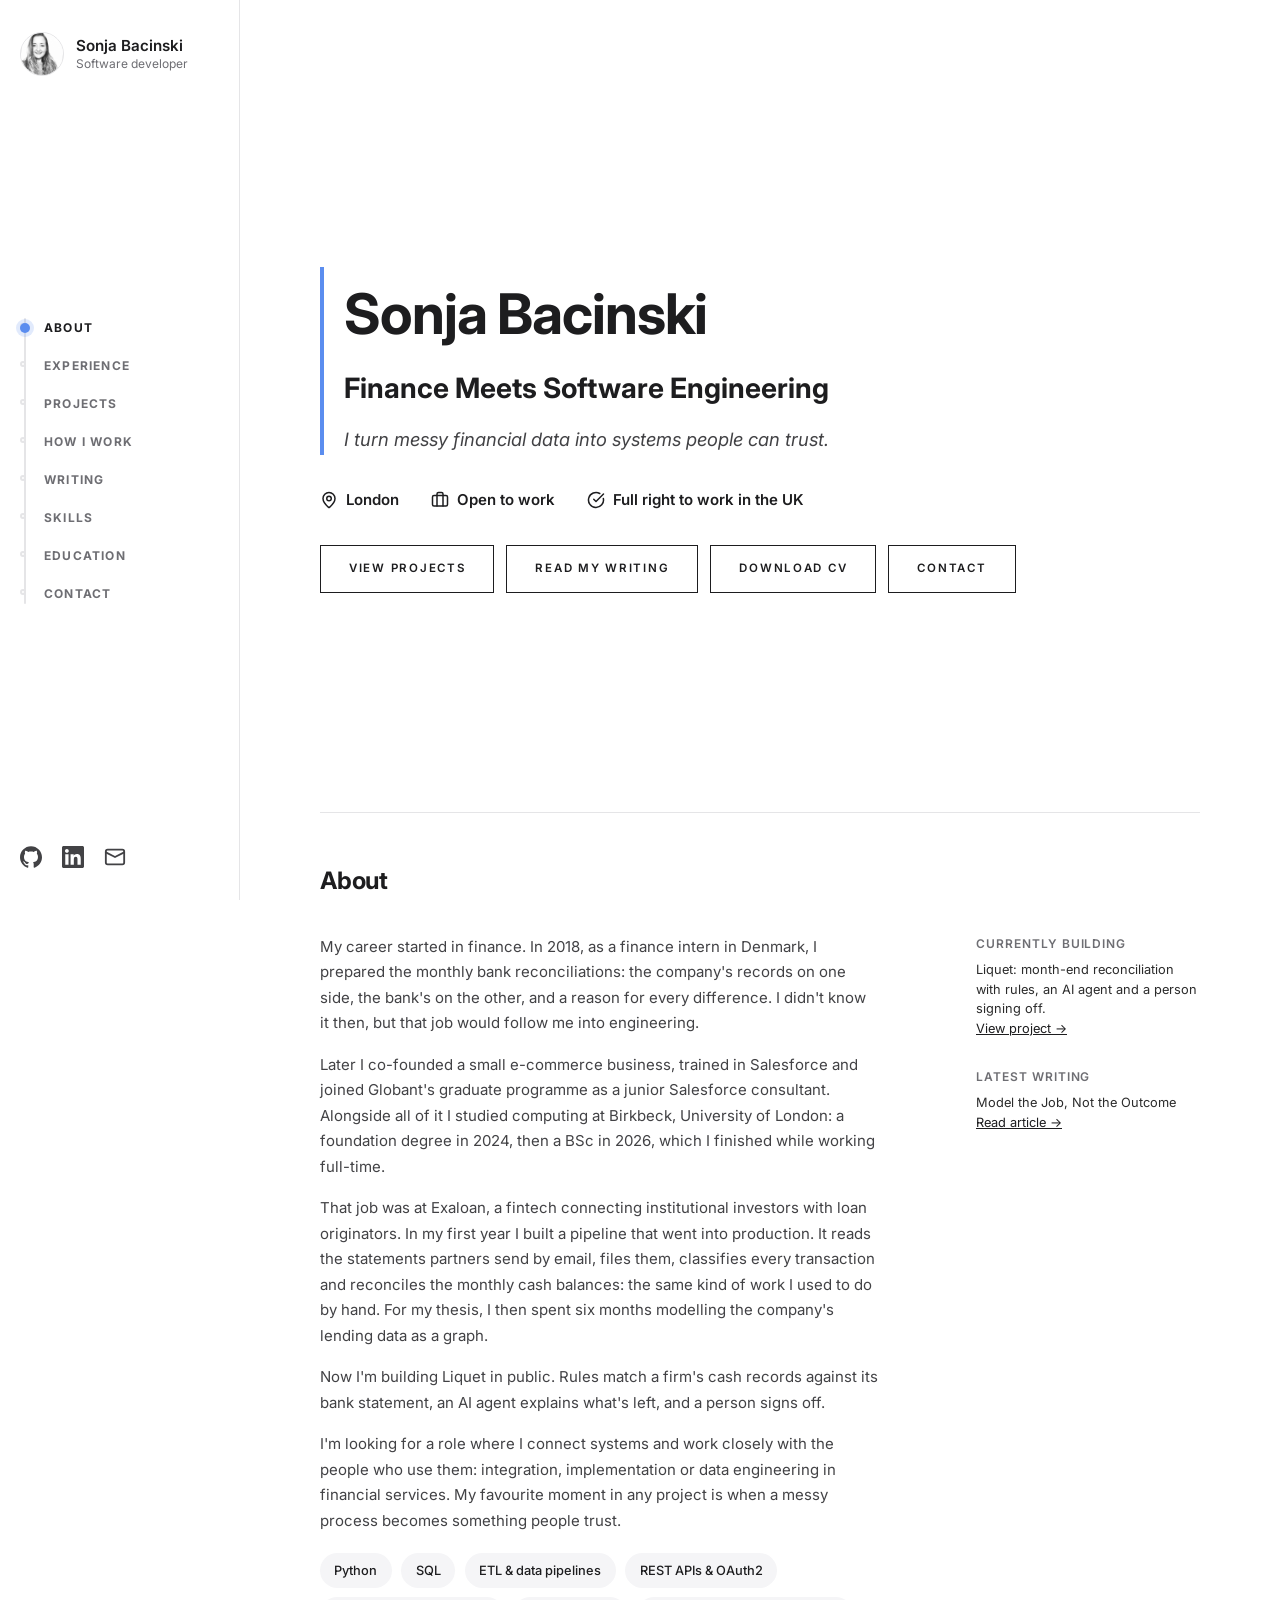
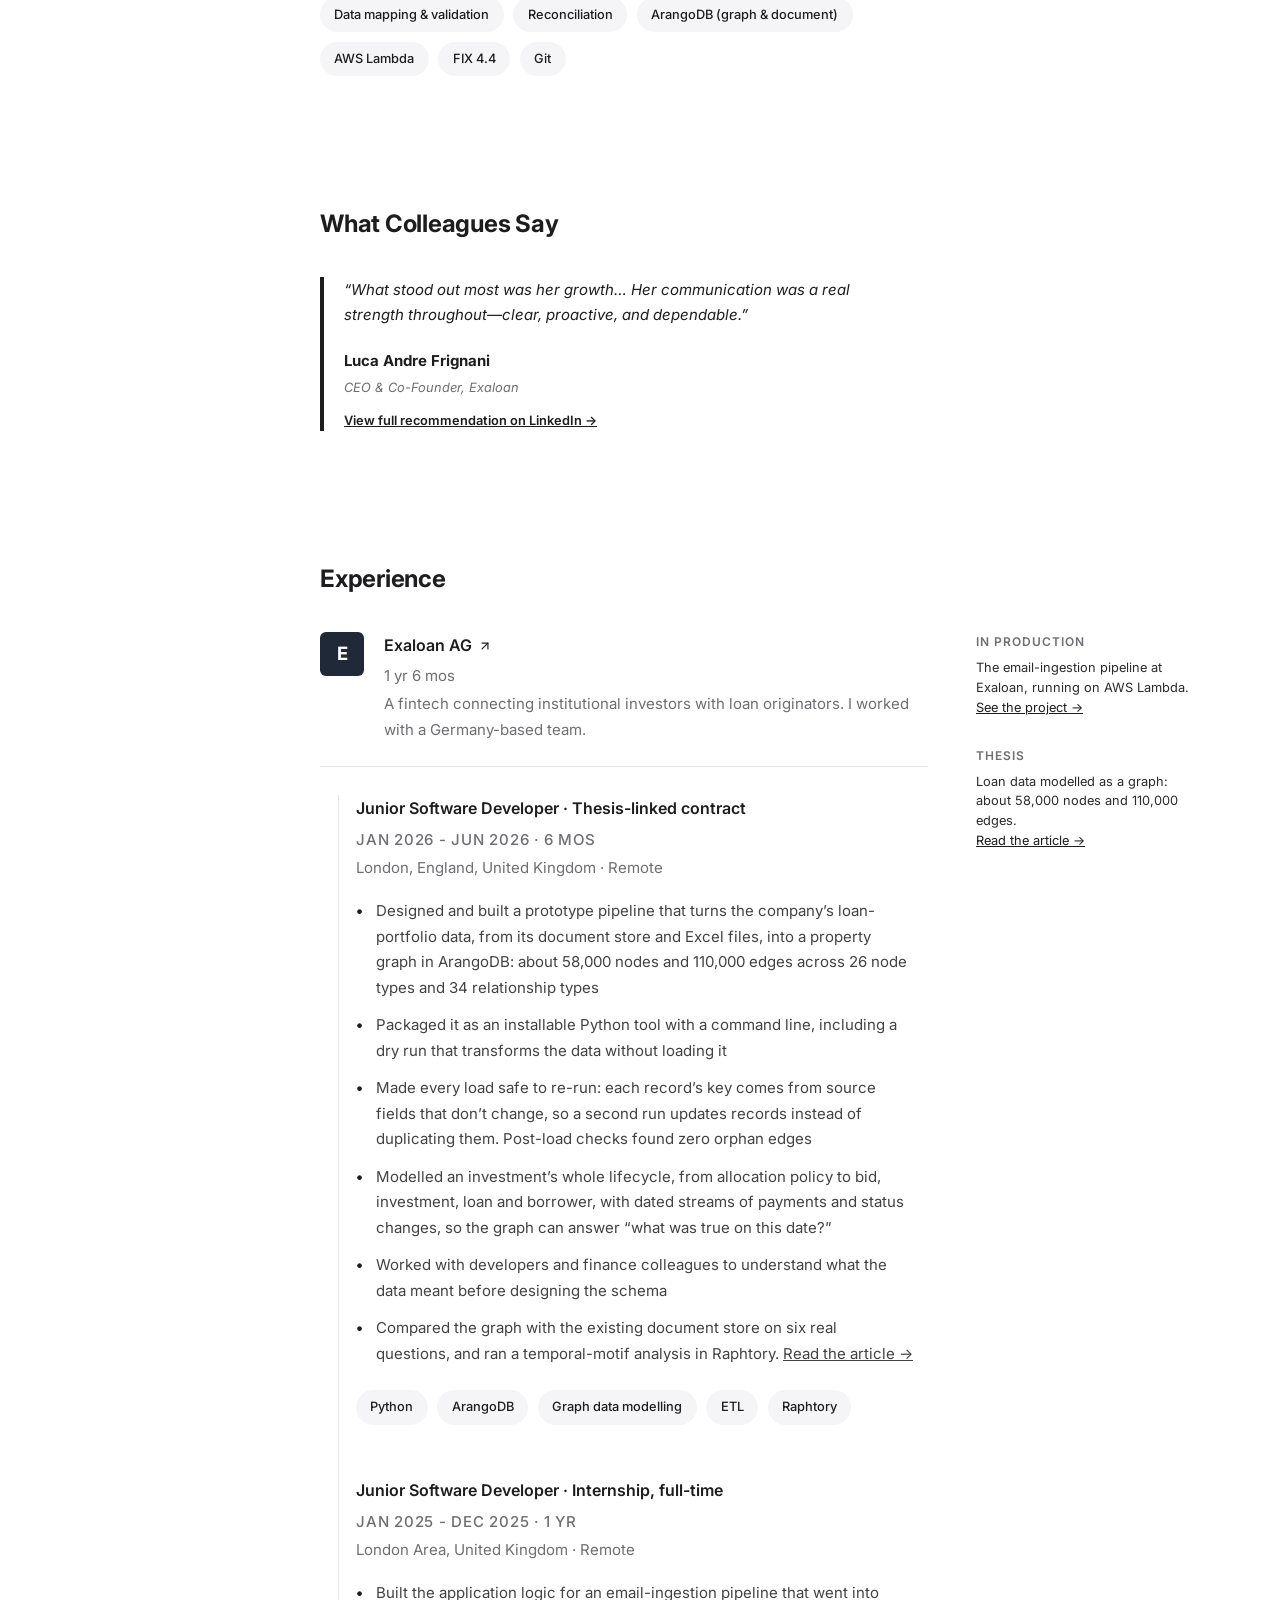
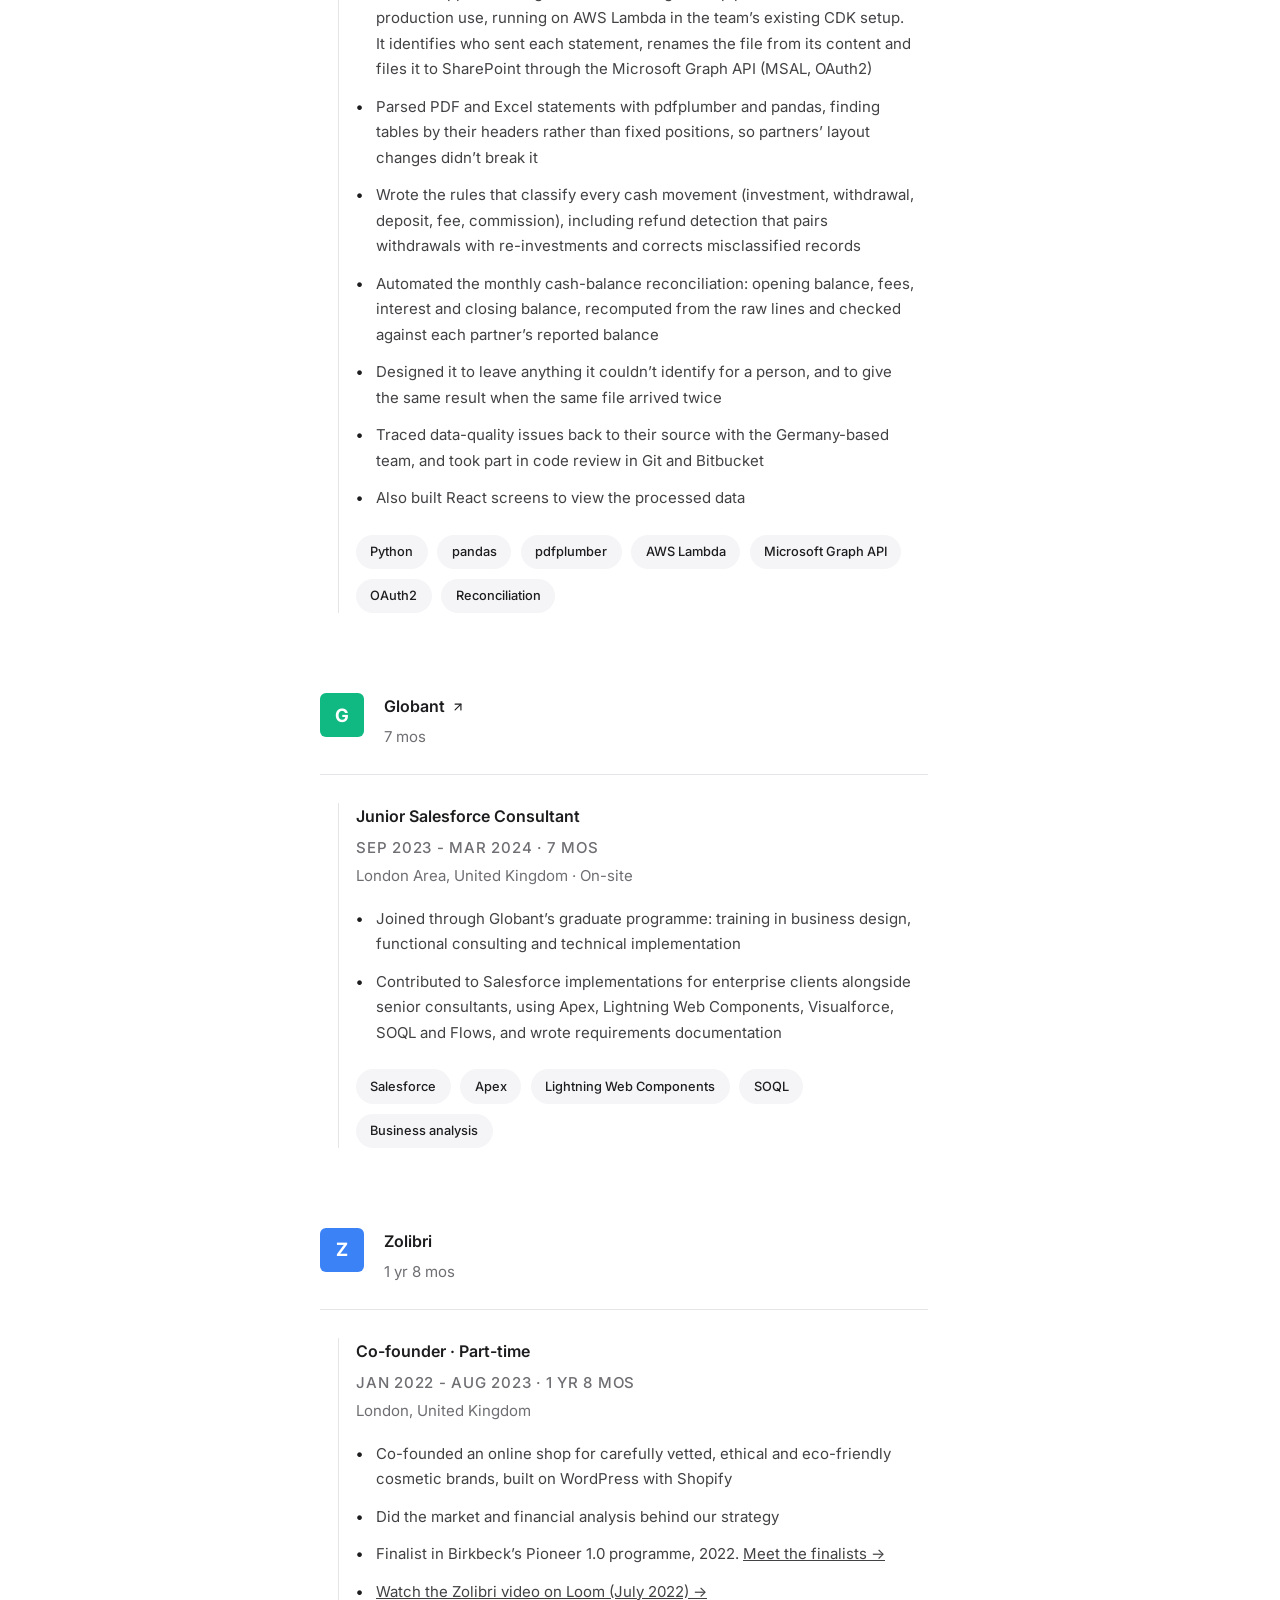
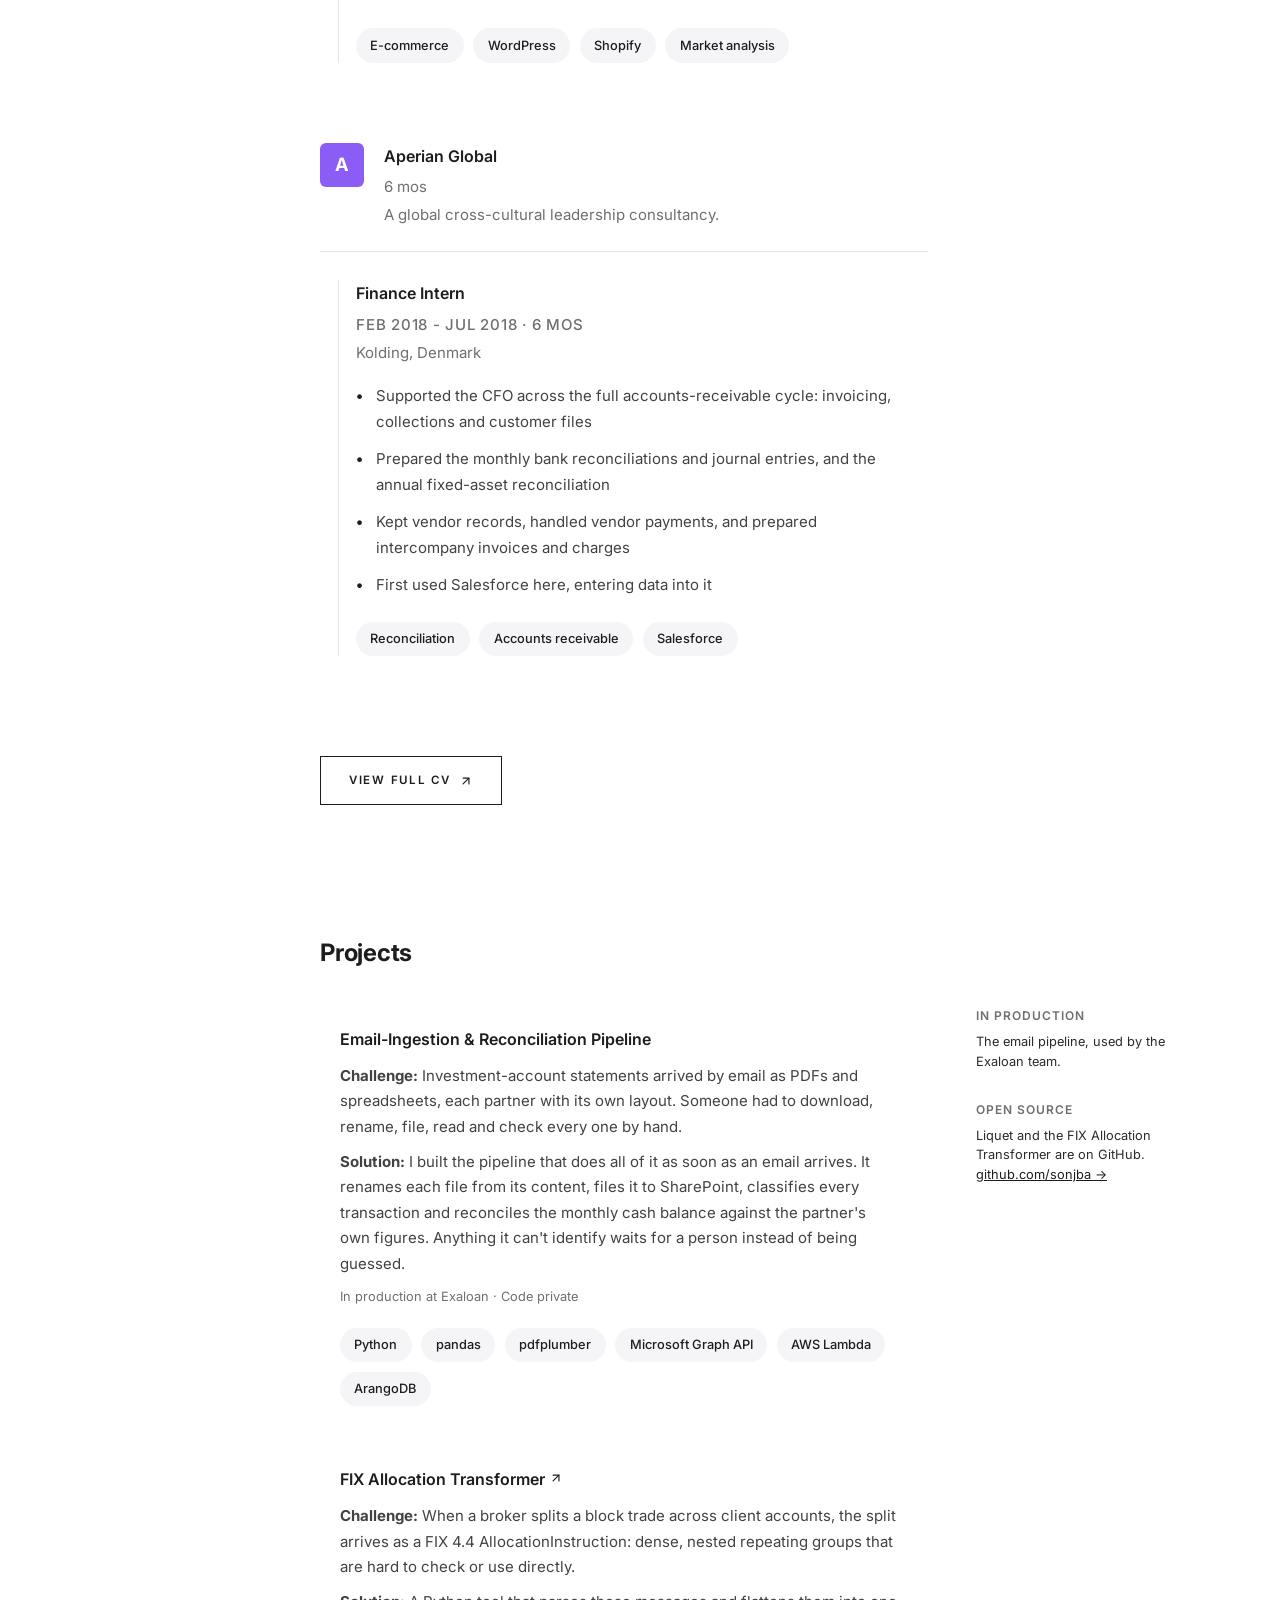
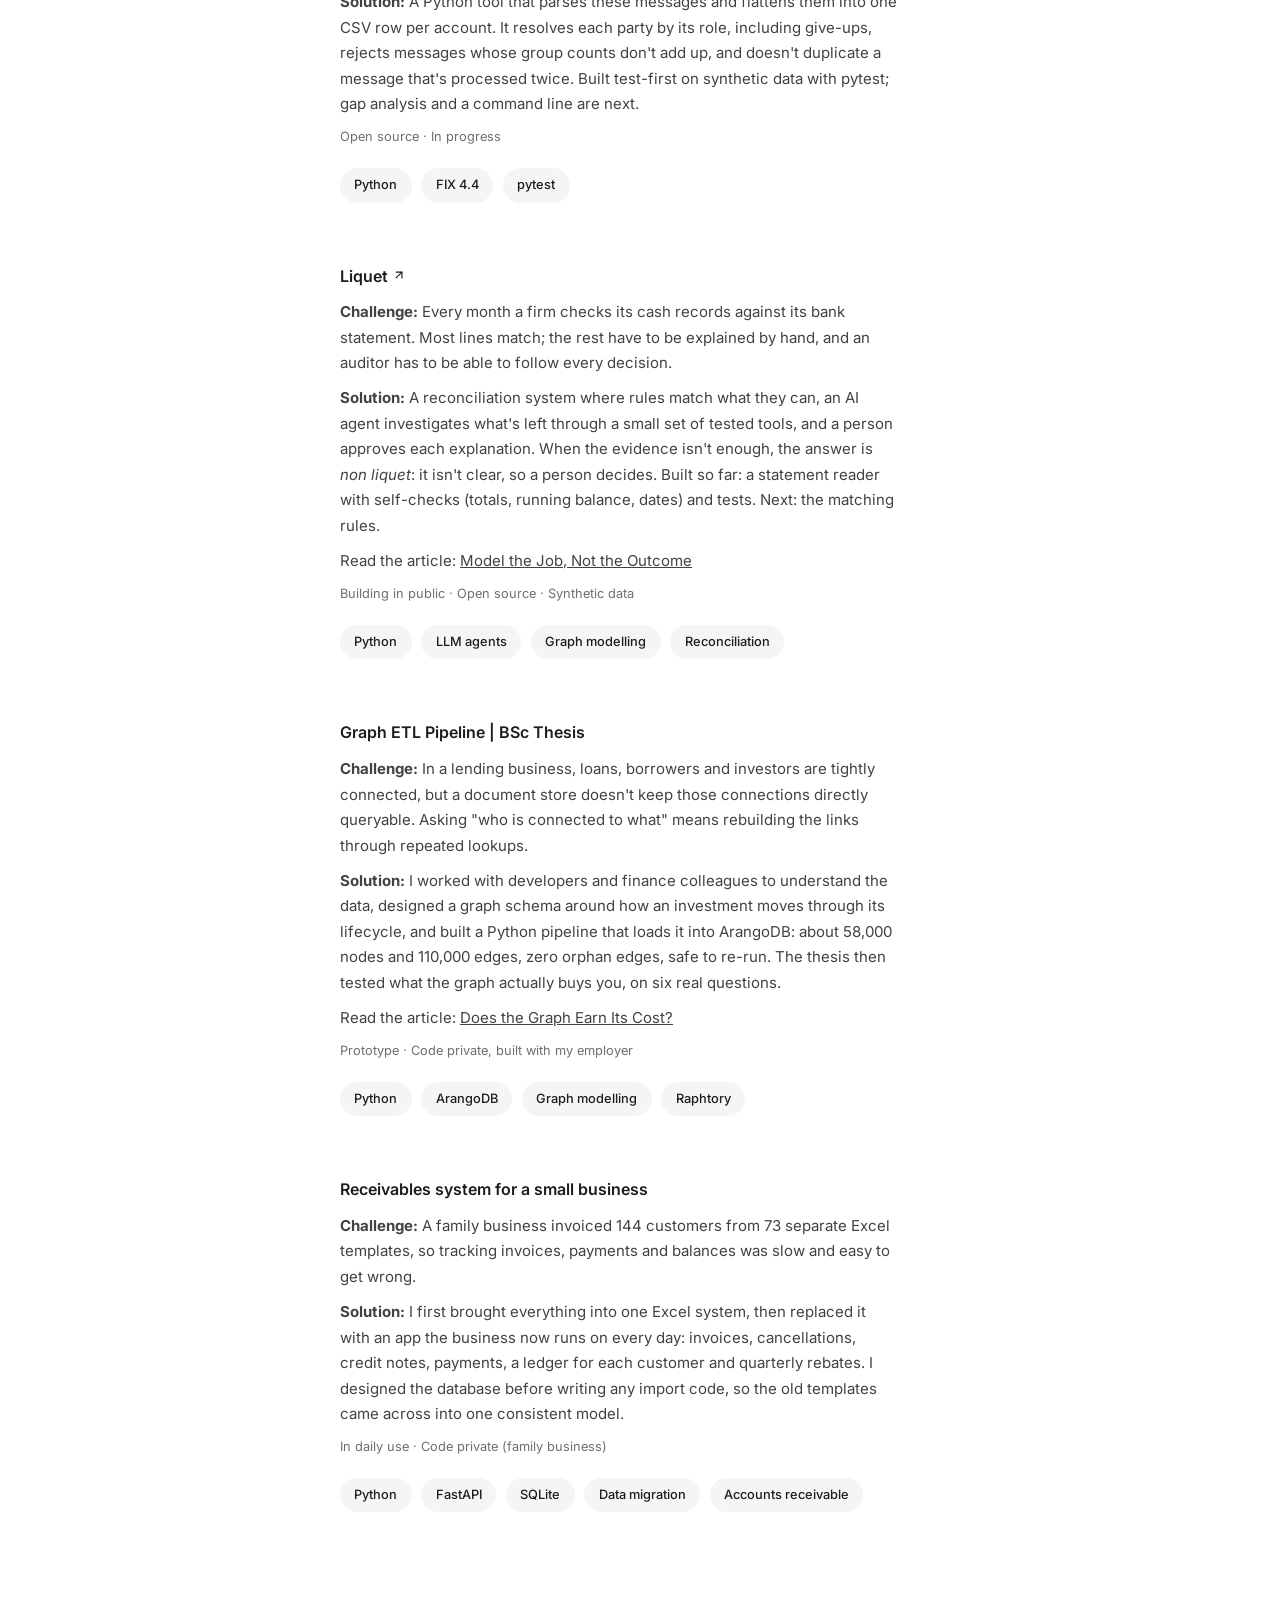
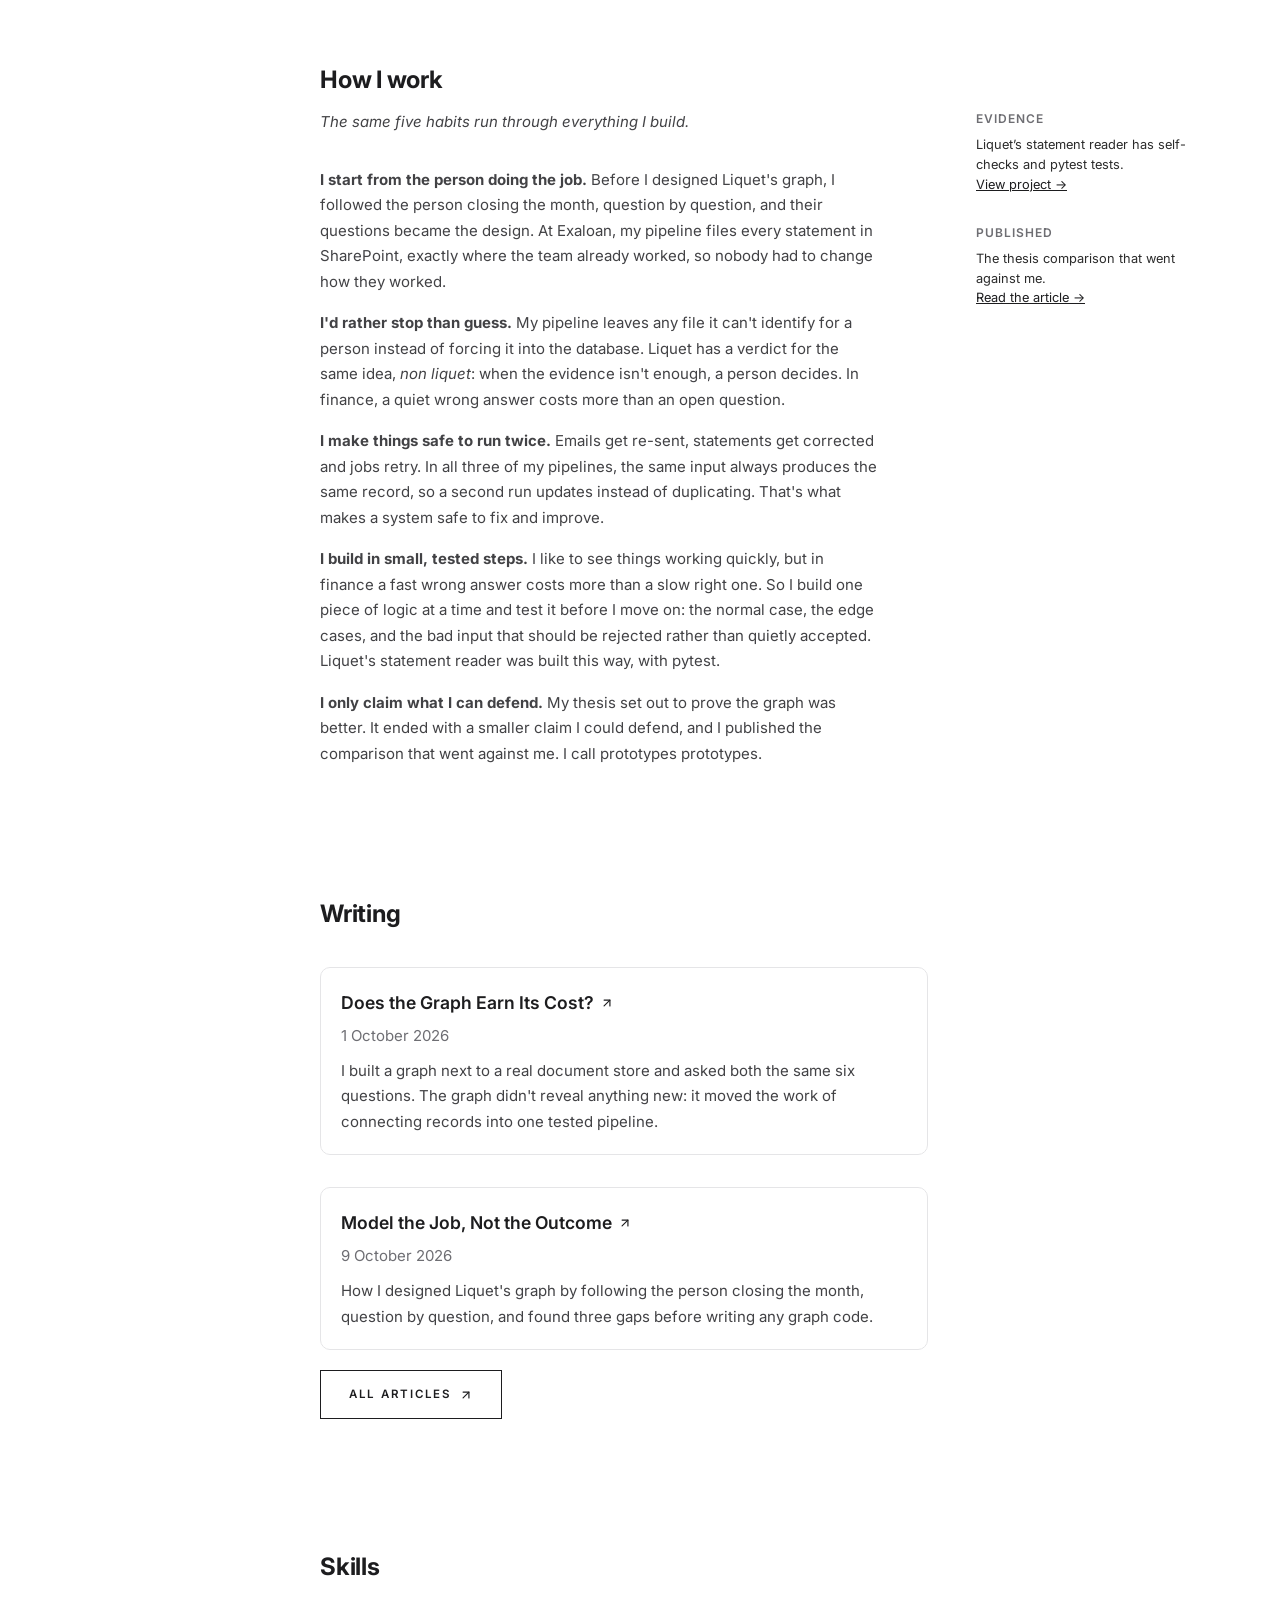
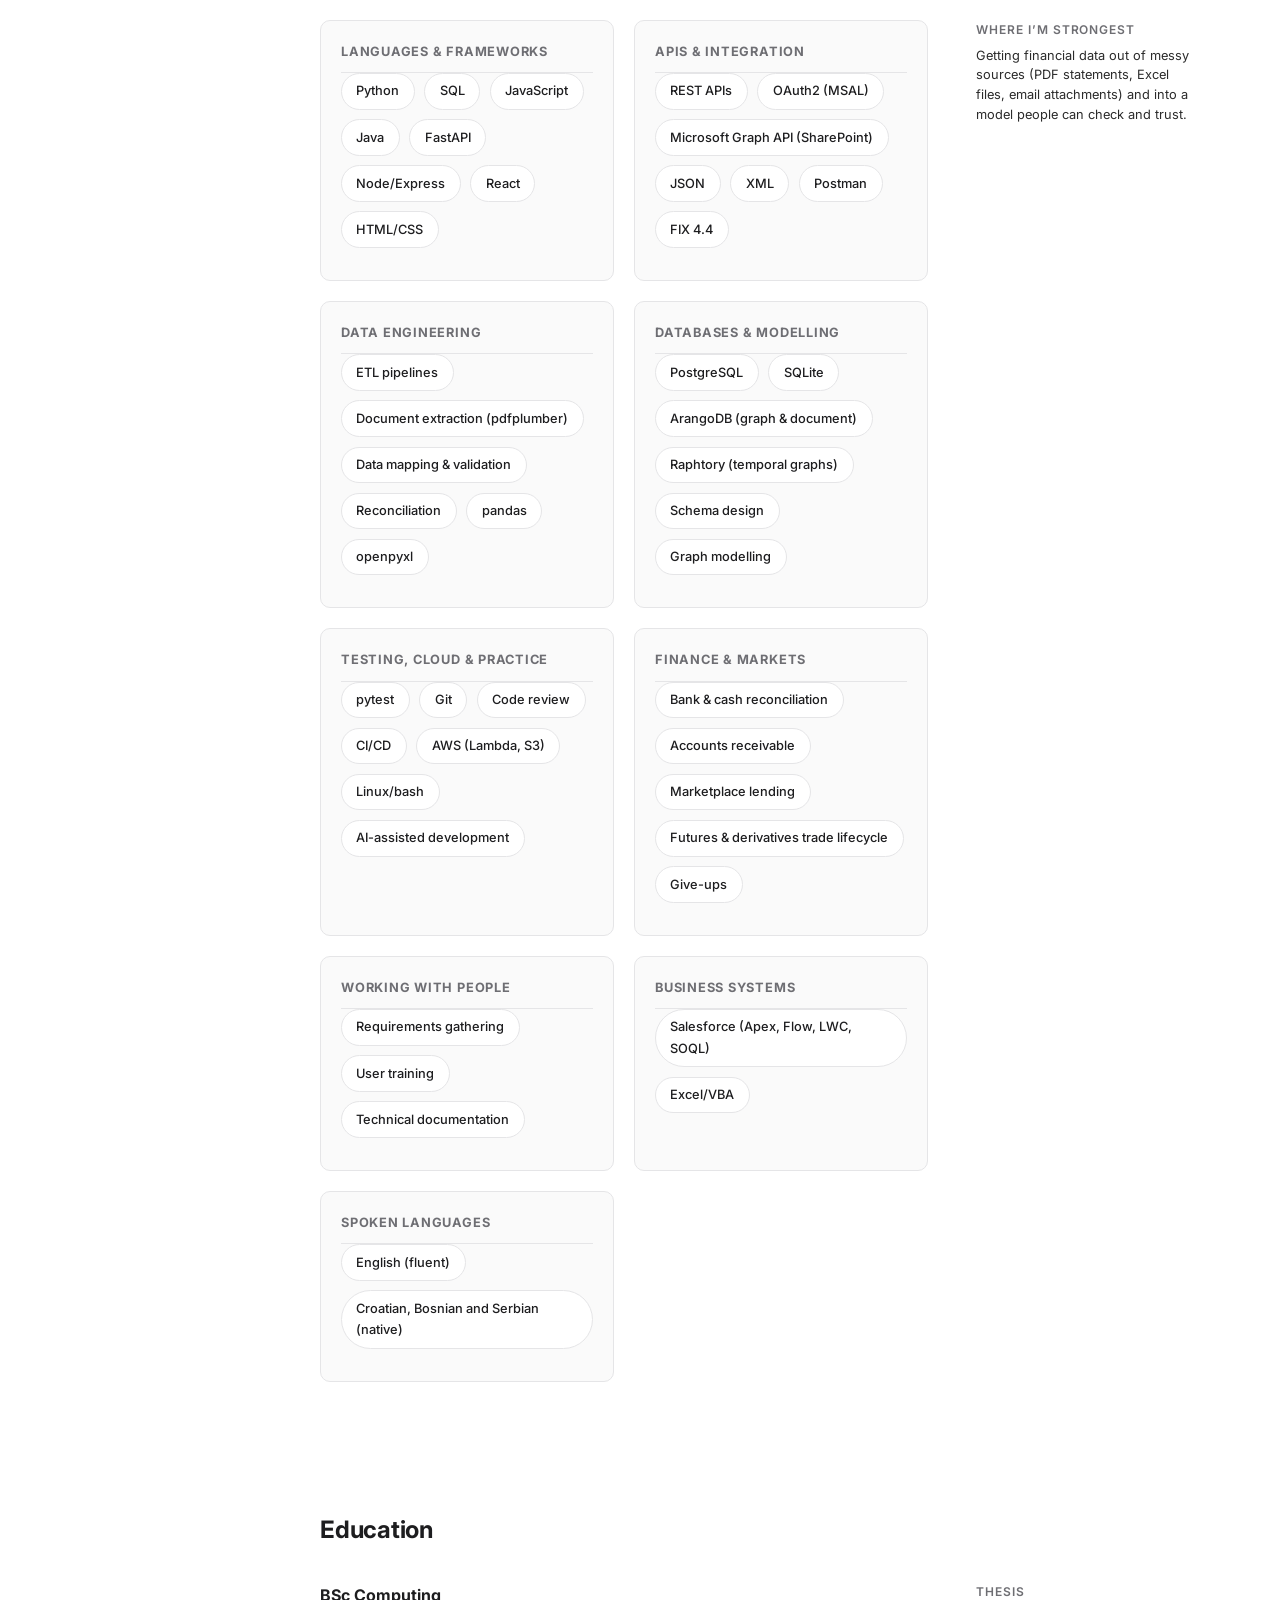
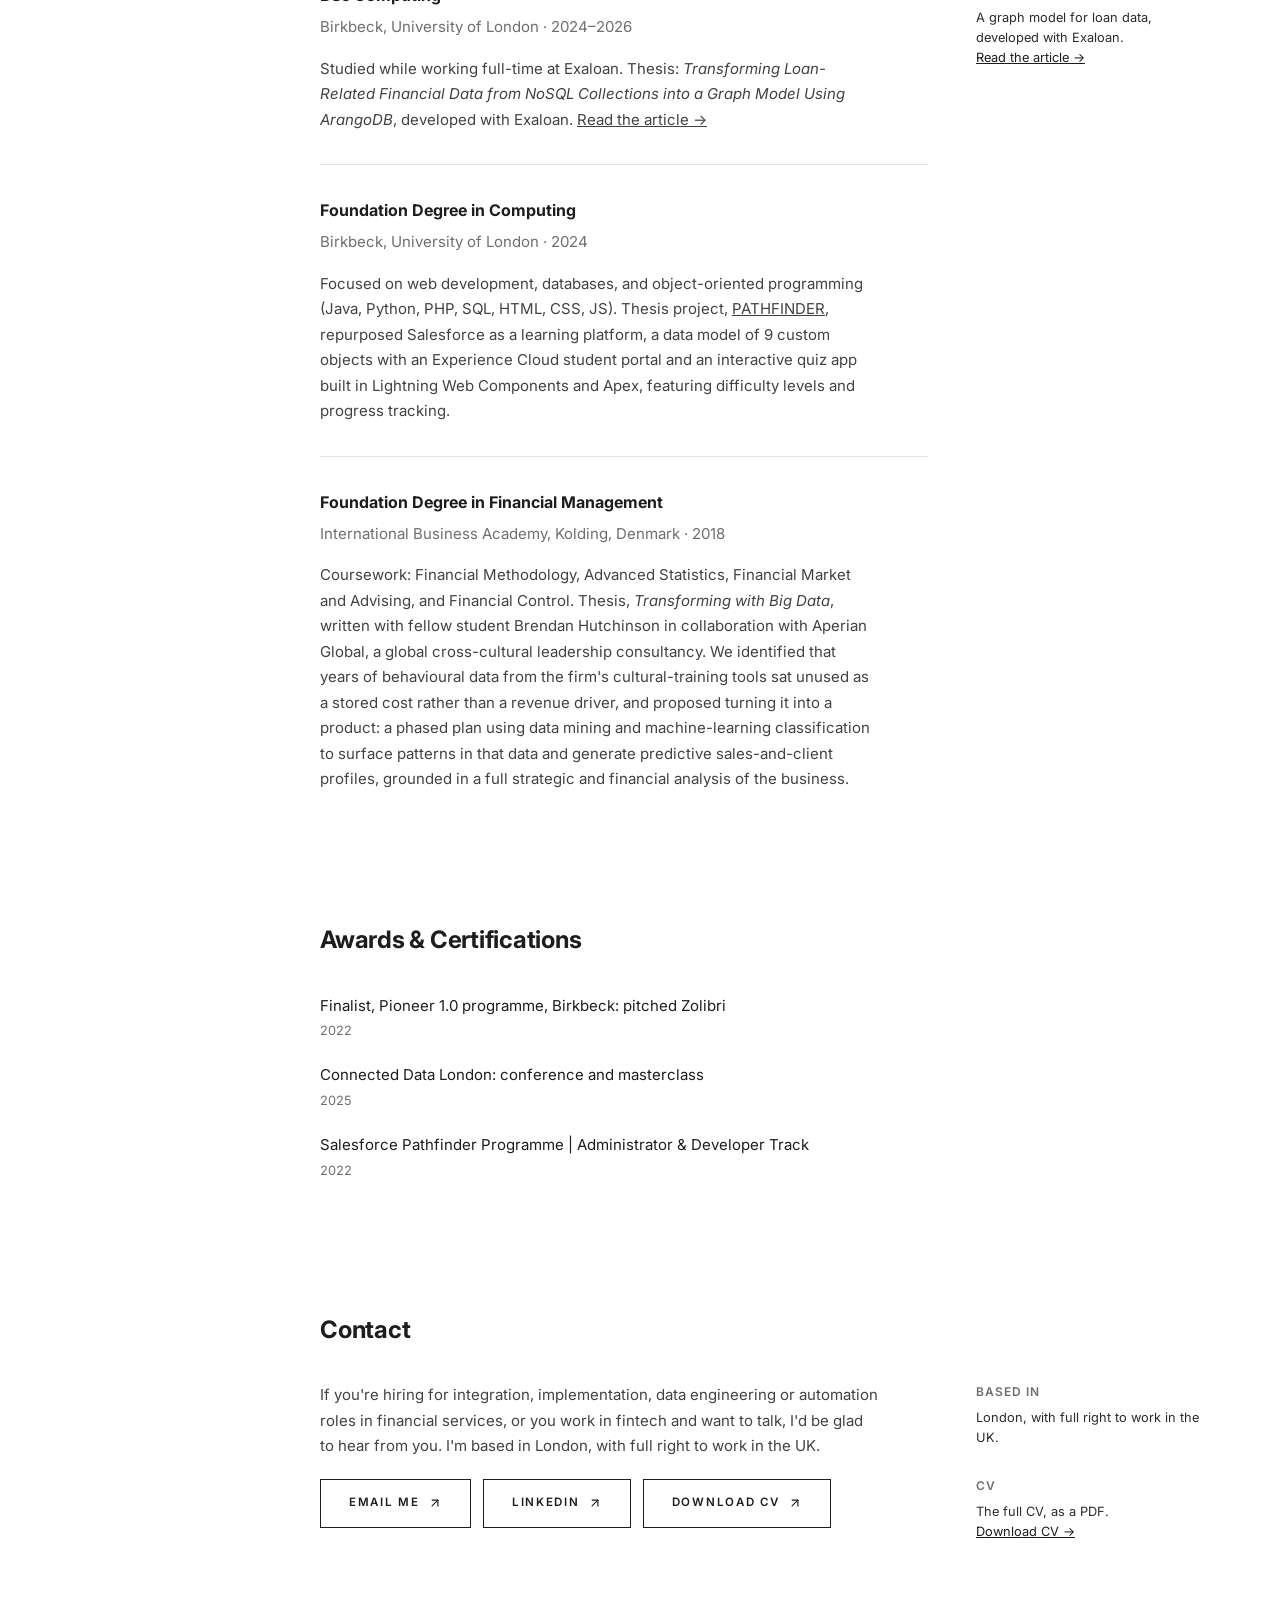
==== commit b0aae62c: "collapsible created" ====
--- a/index.html
+++ b/index.html
@@ -417,13 +417,18 @@
 
               <li class="project-card">
                 <h3>Email-Ingestion &amp; Reconciliation Pipeline</h3>
+                <p class="project-summary">Statement emails filed, classified and reconciled automatically. In production at Exaloan.</p>
+                <details class="project-more" open>
+                  <summary>Details</summary>
                 <p><strong>Challenge:</strong> Investment-account statements arrived by email as PDFs and
-                  spreadsheets, each partner with its own layout. Someone had to download, rename, file,
-                  read and check every one by hand.</p>
-                <p><strong>Solution:</strong> I built the pipeline that does all of it as soon as an email
-                  arrives. It renames each file from its content, files it to SharePoint, classifies every
-                  transaction and reconciles the monthly cash balance against the partner's own figures.
-                  Anything it can't identify waits for a person instead of being guessed.</p>
+                    spreadsheets, each partner with its own layout. Someone had to download, rename, file,
+                    read and check every one by hand.</p>
+                  <p><strong>Solution:</strong> I built the pipeline that does all of it as soon as an email
+                    arrives. It renames each file from its content, files it to SharePoint, classifies every
+                    transaction and reconciles the monthly cash balance against the partner's own figures.
+                    Anything it can't identify waits for a person instead of being guessed.</p>
+                
+                </details>
                 <p class="project-note">In production at Exaloan · Code private</p>
                 <ul class="tags">
                   <li>Python</li>
@@ -442,14 +447,19 @@
                     <svg xmlns="http://www.w3.org/2000/svg" width="14" height="14" viewBox="0 0 24 24" fill="none" stroke="currentColor" stroke-width="2" stroke-linecap="round" stroke-linejoin="round" class="arrow" aria-hidden="true"><path d="M7 17 17 7"/><path d="M7 7h10v10"/></svg>
                   </a>
                 </h3>
+                <p class="project-summary">FIX 4.4 allocation messages flattened into one CSV row per account.</p>
+                <details class="project-more" open>
+                  <summary>Details</summary>
                 <p><strong>Challenge:</strong> When a broker splits a block trade across client accounts,
-                  the split arrives as a FIX 4.4 AllocationInstruction: dense, nested repeating groups that
-                  are hard to check or use directly.</p>
-                <p><strong>Solution:</strong> A Python tool that parses these messages and flattens them
-                  into one CSV row per account. It resolves each party by its role, including give-ups,
-                  rejects messages whose group counts don't add up, and doesn't duplicate a message that's
-                  processed twice. Built test-first on synthetic data with pytest; gap analysis and a
-                  command line are next.</p>
+                    the split arrives as a FIX 4.4 AllocationInstruction: dense, nested repeating groups that
+                    are hard to check or use directly.</p>
+                  <p><strong>Solution:</strong> A Python tool that parses these messages and flattens them
+                    into one CSV row per account. It resolves each party by its role, including give-ups,
+                    rejects messages whose group counts don't add up, and doesn't duplicate a message that's
+                    processed twice. Built test-first on synthetic data with pytest; gap analysis and a
+                    command line are next.</p>
+                
+                </details>
                 <p class="project-note">Open source · In progress</p>
                 <ul class="tags">
                   <li>Python</li>
@@ -465,15 +475,20 @@
                     <svg xmlns="http://www.w3.org/2000/svg" width="14" height="14" viewBox="0 0 24 24" fill="none" stroke="currentColor" stroke-width="2" stroke-linecap="round" stroke-linejoin="round" class="arrow" aria-hidden="true"><path d="M7 17 17 7"/><path d="M7 7h10v10"/></svg>
                   </a>
                 </h3>
+                <p class="project-summary">Month-end reconciliation: rules, an AI agent and a person signing off.</p>
+                <details class="project-more" open>
+                  <summary>Details</summary>
                 <p><strong>Challenge:</strong> Every month a firm checks its cash records against its bank
-                  statement. Most lines match; the rest have to be explained by hand, and an auditor has to
-                  be able to follow every decision.</p>
-                <p><strong>Solution:</strong> A reconciliation system where rules match what they can, an AI
-                  agent investigates what's left through a small set of tested tools, and a person approves
-                  each explanation. When the evidence isn't enough, the answer is <em>non liquet</em>: it
-                  isn't clear, so a person decides. Built so far: a statement reader with self-checks
-                  (totals, running balance, dates) and tests. Next: the matching rules.</p>
-                <p>Read the article: <a href="articles/model-the-job-not-the-outcome.html">Model the Job, Not the Outcome</a></p>
+                    statement. Most lines match; the rest have to be explained by hand, and an auditor has to
+                    be able to follow every decision.</p>
+                  <p><strong>Solution:</strong> A reconciliation system where rules match what they can, an AI
+                    agent investigates what's left through a small set of tested tools, and a person approves
+                    each explanation. When the evidence isn't enough, the answer is <em>non liquet</em>: it
+                    isn't clear, so a person decides. Built so far: a statement reader with self-checks
+                    (totals, running balance, dates) and tests. Next: the matching rules.</p>
+                  <p>Read the article: <a href="articles/model-the-job-not-the-outcome.html">Model the Job, Not the Outcome</a></p>
+                
+                </details>
                 <p class="project-note">Building in public · Open source · Synthetic data</p>
                 <ul class="tags">
                   <li>Python</li>
@@ -485,16 +500,21 @@
 
               <li class="project-card">
                 <h3>Graph ETL Pipeline | BSc Thesis</h3>
+                <p class="project-summary">Loan data loaded into ArangoDB as a graph: about 58,000 nodes and 110,000 edges.</p>
+                <details class="project-more" open>
+                  <summary>Details</summary>
                 <p><strong>Challenge:</strong> In a lending business, loans, borrowers and investors are
-                  tightly connected, but a document store doesn't keep those connections directly
-                  queryable. Asking "who is connected to what" means rebuilding the links through repeated
-                  lookups.</p>
-                <p><strong>Solution:</strong> I worked with developers and finance colleagues to understand
-                  the data, designed a graph schema around how an investment moves through its lifecycle,
-                  and built a Python pipeline that loads it into ArangoDB: about 58,000 nodes and 110,000
-                  edges, zero orphan edges, safe to re-run. The thesis then tested what the graph actually
-                  buys you, on six real questions.</p>
-                <p>Read the article: <a href="articles/does-the-graph-earn-its-cost.html">Does the Graph Earn Its Cost?</a></p>
+                    tightly connected, but a document store doesn't keep those connections directly
+                    queryable. Asking "who is connected to what" means rebuilding the links through repeated
+                    lookups.</p>
+                  <p><strong>Solution:</strong> I worked with developers and finance colleagues to understand
+                    the data, designed a graph schema around how an investment moves through its lifecycle,
+                    and built a Python pipeline that loads it into ArangoDB: about 58,000 nodes and 110,000
+                    edges, zero orphan edges, safe to re-run. The thesis then tested what the graph actually
+                    buys you, on six real questions.</p>
+                  <p>Read the article: <a href="articles/does-the-graph-earn-its-cost.html">Does the Graph Earn Its Cost?</a></p>
+                
+                </details>
                 <p class="project-note">Prototype · Code private, built with my employer</p>
                 <ul class="tags">
                   <li>Python</li>
@@ -506,14 +526,19 @@
 
               <li class="project-card">
                 <h3>Receivables system for a small business</h3>
+                <p class="project-summary">144 customers and 73 Excel templates became one app in daily use.</p>
+                <details class="project-more" open>
+                  <summary>Details</summary>
                 <p><strong>Challenge:</strong> A family business invoiced 144 customers from 73 separate
-                  Excel templates, so tracking invoices, payments and balances was slow and easy to get
-                  wrong.</p>
-                <p><strong>Solution:</strong> I first brought everything into one Excel system, then
-                  replaced it with an app the business now runs on every day: invoices, cancellations,
-                  credit notes, payments, a ledger for each customer and quarterly rebates. I designed the
-                  database before writing any import code, so the old templates came across into one
-                  consistent model.</p>
+                    Excel templates, so tracking invoices, payments and balances was slow and easy to get
+                    wrong.</p>
+                  <p><strong>Solution:</strong> I first brought everything into one Excel system, then
+                    replaced it with an app the business now runs on every day: invoices, cancellations,
+                    credit notes, payments, a ledger for each customer and quarterly rebates. I designed the
+                    database before writing any import code, so the old templates came across into one
+                    consistent model.</p>
+                
+                </details>
                 <p class="project-note">In daily use · Code private (family business)</p>
                 <ul class="tags">
                   <li>Python</li>
@@ -626,8 +651,8 @@
           <div class="split-main">
             <div class="skills-groups">
 
-              <div class="skill-group">
-                <h3>Languages &amp; frameworks</h3>
+              <details class="skill-group" open>
+                <summary><h3>Languages &amp; frameworks</h3></summary>
                 <ul class="tags">
                   <li>Python</li>
                   <li>SQL</li>
@@ -638,10 +663,10 @@
                   <li>React</li>
                   <li>HTML/CSS</li>
                 </ul>
-              </div>
-
-              <div class="skill-group">
-                <h3>APIs &amp; integration</h3>
+              </details>
+
+              <details class="skill-group" open>
+                <summary><h3>APIs &amp; integration</h3></summary>
                 <ul class="tags">
                   <li>REST APIs</li>
                   <li>OAuth2 (MSAL)</li>
@@ -651,10 +676,10 @@
                   <li>Postman</li>
                   <li>FIX 4.4</li>
                 </ul>
-              </div>
-
-              <div class="skill-group">
-                <h3>Data engineering</h3>
+              </details>
+
+              <details class="skill-group" open>
+                <summary><h3>Data engineering</h3></summary>
                 <ul class="tags">
                   <li>ETL pipelines</li>
                   <li>Document extraction (pdfplumber)</li>
@@ -663,10 +688,10 @@
                   <li>pandas</li>
                   <li>openpyxl</li>
                 </ul>
-              </div>
-
-              <div class="skill-group">
-                <h3>Databases &amp; modelling</h3>
+              </details>
+
+              <details class="skill-group" open>
+                <summary><h3>Databases &amp; modelling</h3></summary>
                 <ul class="tags">
                   <li>PostgreSQL</li>
                   <li>SQLite</li>
@@ -675,10 +700,10 @@
                   <li>Schema design</li>
                   <li>Graph modelling</li>
                 </ul>
-              </div>
-
-              <div class="skill-group">
-                <h3>Testing, cloud &amp; practice</h3>
+              </details>
+
+              <details class="skill-group" open>
+                <summary><h3>Testing, cloud &amp; practice</h3></summary>
                 <ul class="tags">
                   <li>pytest</li>
                   <li>Git</li>
@@ -688,10 +713,10 @@
                   <li>Linux/bash</li>
                   <li>AI-assisted development</li>
                 </ul>
-              </div>
-
-              <div class="skill-group">
-                <h3>Finance &amp; markets</h3>
+              </details>
+
+              <details class="skill-group" open>
+                <summary><h3>Finance &amp; markets</h3></summary>
                 <ul class="tags">
                   <li>Bank &amp; cash reconciliation</li>
                   <li>Accounts receivable</li>
@@ -699,32 +724,32 @@
                   <li>Futures &amp; derivatives trade lifecycle</li>
                   <li>Give-ups</li>
                 </ul>
-              </div>
-
-              <div class="skill-group">
-                <h3>Working with people</h3>
+              </details>
+
+              <details class="skill-group" open>
+                <summary><h3>Working with people</h3></summary>
                 <ul class="tags">
                   <li>Requirements gathering</li>
                   <li>User training</li>
                   <li>Technical documentation</li>
                 </ul>
-              </div>
-
-              <div class="skill-group">
-                <h3>Business systems</h3>
+              </details>
+
+              <details class="skill-group" open>
+                <summary><h3>Business systems</h3></summary>
                 <ul class="tags">
                   <li>Salesforce (Apex, Flow, LWC, SOQL)</li>
                   <li>Excel/VBA</li>
                 </ul>
-              </div>
-
-              <div class="skill-group">
-                <h3>Spoken languages</h3>
+              </details>
+
+              <details class="skill-group" open>
+                <summary><h3>Spoken languages</h3></summary>
                 <ul class="tags">
                   <li>English (fluent)</li>
                   <li>Croatian, Bosnian and Serbian (native)</li>
                 </ul>
-              </div>
+              </details>
             </div>
           </div>
           <aside class="split-aside" aria-label="Highlights">
--- a/css/style.css
+++ b/css/style.css
@@ -1757,3 +1757,142 @@
     line-height: 1.65;
   }
 }
+
+/* ---------- Phone: less to scroll ---------- */
+.project-summary {
+  display: none;
+}
+
+details.project-more > summary {
+  display: none;
+}
+
+@media (max-width: 47.99rem) {
+  /* side notes repeat the content on a phone */
+  .split-aside {
+    display: none;
+  }
+
+  .project-summary {
+    display: block;
+    margin-top: 0.35rem;
+  }
+
+  details.project-more > summary {
+    display: flex;
+    align-items: center;
+    gap: 0.4rem;
+    margin-top: 0.6rem;
+    font-size: var(--meta-size);
+    font-weight: 600;
+    color: var(--heading);
+    cursor: pointer;
+    list-style: none;
+  }
+
+  details.project-more > summary::-webkit-details-marker {
+    display: none;
+  }
+
+  details.project-more > summary::after {
+    content: "+";
+    font-weight: 500;
+  }
+
+  details.project-more[open] > summary::after {
+    content: "\2212";
+  }
+
+  details.project-more[open] > summary {
+    margin-bottom: 0.6rem;
+  }
+
+  section {
+    margin-bottom: 1.75rem;
+    padding-bottom: 1.75rem;
+  }
+
+  .tags,
+  .skills {
+    gap: 0.4rem;
+  }
+
+  .tags li,
+  .skills li {
+    padding: 0.2rem 0.65rem;
+    font-size: 0.75rem;
+  }
+}
+
+/* "Next section" link, phones only */
+.next-link {
+  display: none;
+}
+
+@media (max-width: 47.99rem) {
+  .next-link {
+    display: block;
+    margin-top: 1.5rem;
+    font-size: var(--meta-size);
+    font-weight: 600;
+    color: var(--heading);
+    text-decoration: none;
+  }
+}
+
+/* Skills groups: always open on desktop, tap to open on phones */
+details.skill-group > summary {
+  list-style: none;
+  cursor: default;
+  pointer-events: none;
+}
+
+details.skill-group > summary::-webkit-details-marker {
+  display: none;
+}
+
+details.skill-group > summary h3 {
+  margin: 0;
+}
+
+@media (max-width: 47.99rem) {
+  details.skill-group > summary {
+    display: flex;
+    align-items: center;
+    justify-content: space-between;
+    cursor: pointer;
+    pointer-events: auto;
+  }
+
+  details.skill-group > summary::after {
+    content: "+";
+    font-size: 1.1rem;
+    font-weight: 500;
+    color: var(--heading);
+  }
+
+  details.skill-group[open] > summary::after {
+    content: "\2212";
+  }
+
+  details.skill-group {
+    padding-block: 0.9rem;
+  }
+
+  details.skill-group[open] > summary {
+    margin-bottom: 0.75rem;
+  }
+}
+
+@media (max-width: 47.99rem) {
+  details.skill-group:not([open]) > summary h3 {
+    border-bottom: 0;
+    margin-bottom: 0;
+    padding-bottom: 0;
+  }
+
+  details.skill-group[open] > summary h3 {
+    flex: 1;
+    margin-right: 0.75rem;
+  }
+}
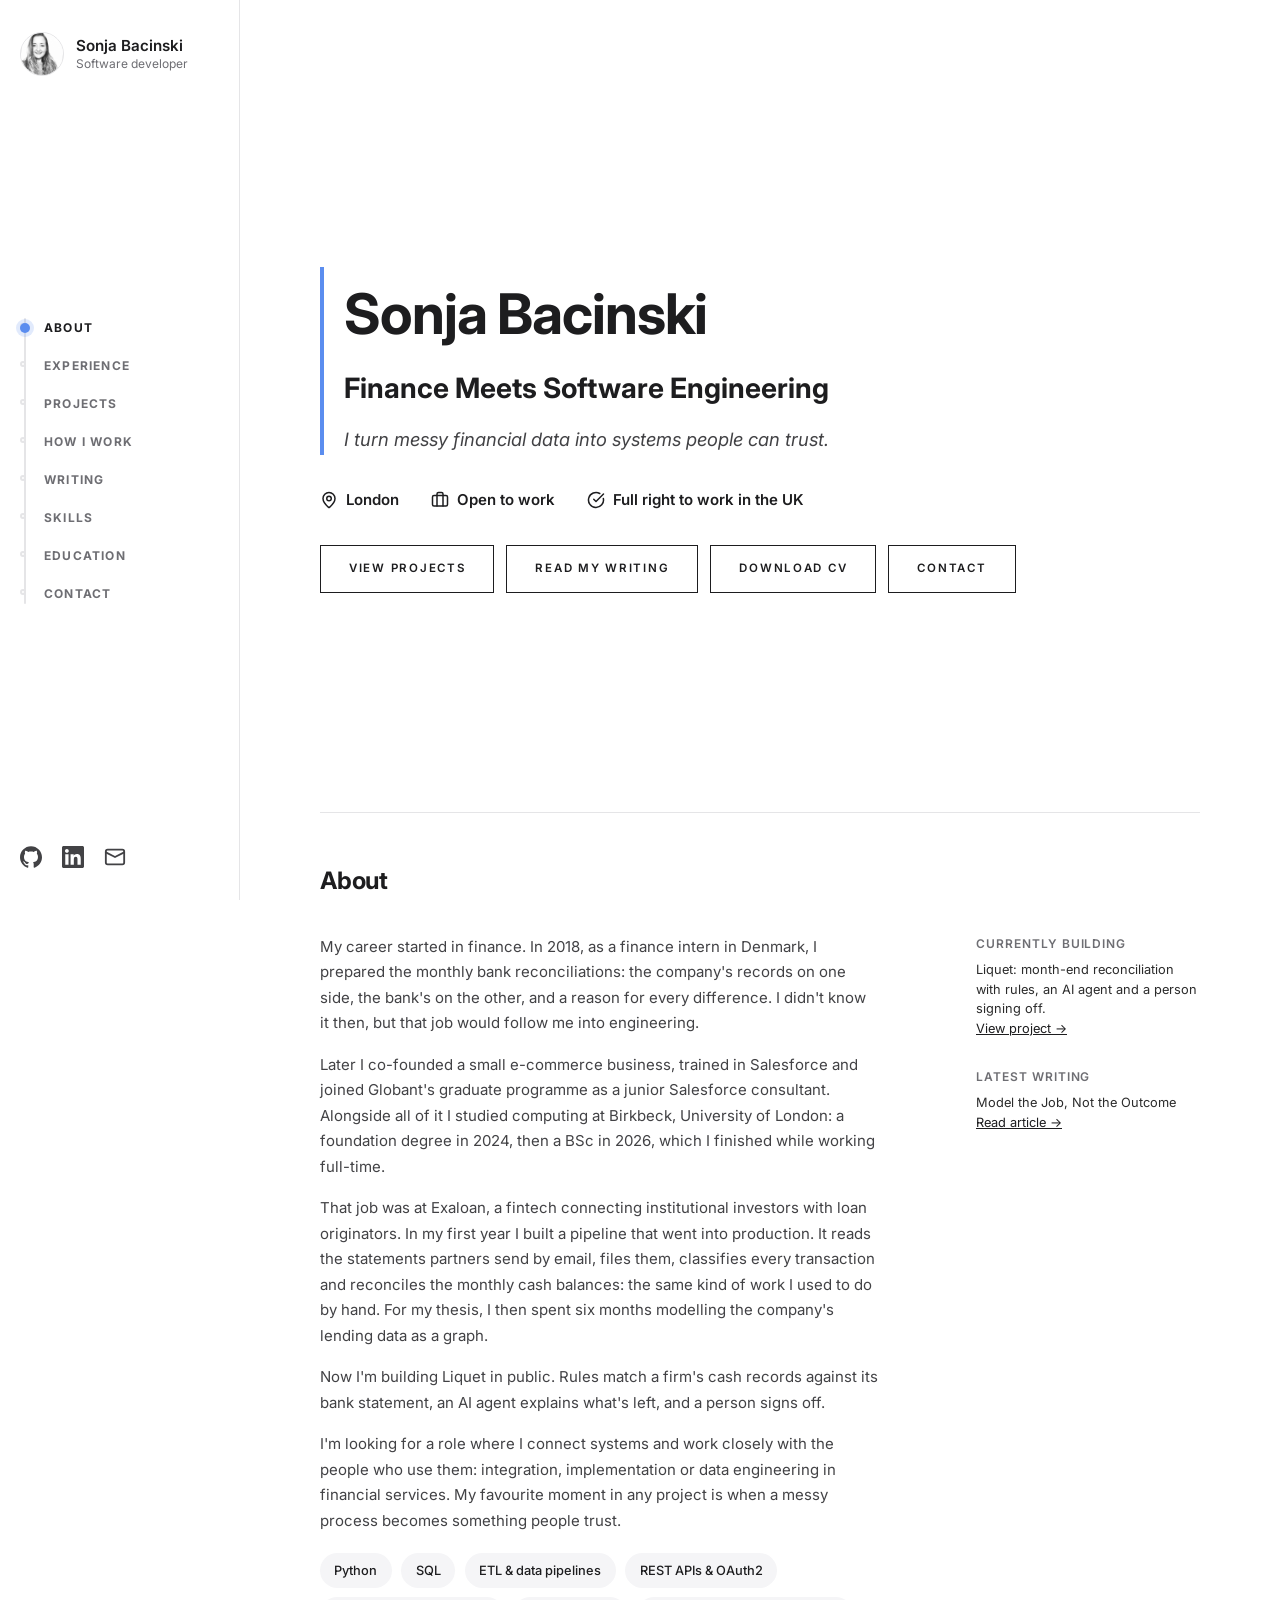
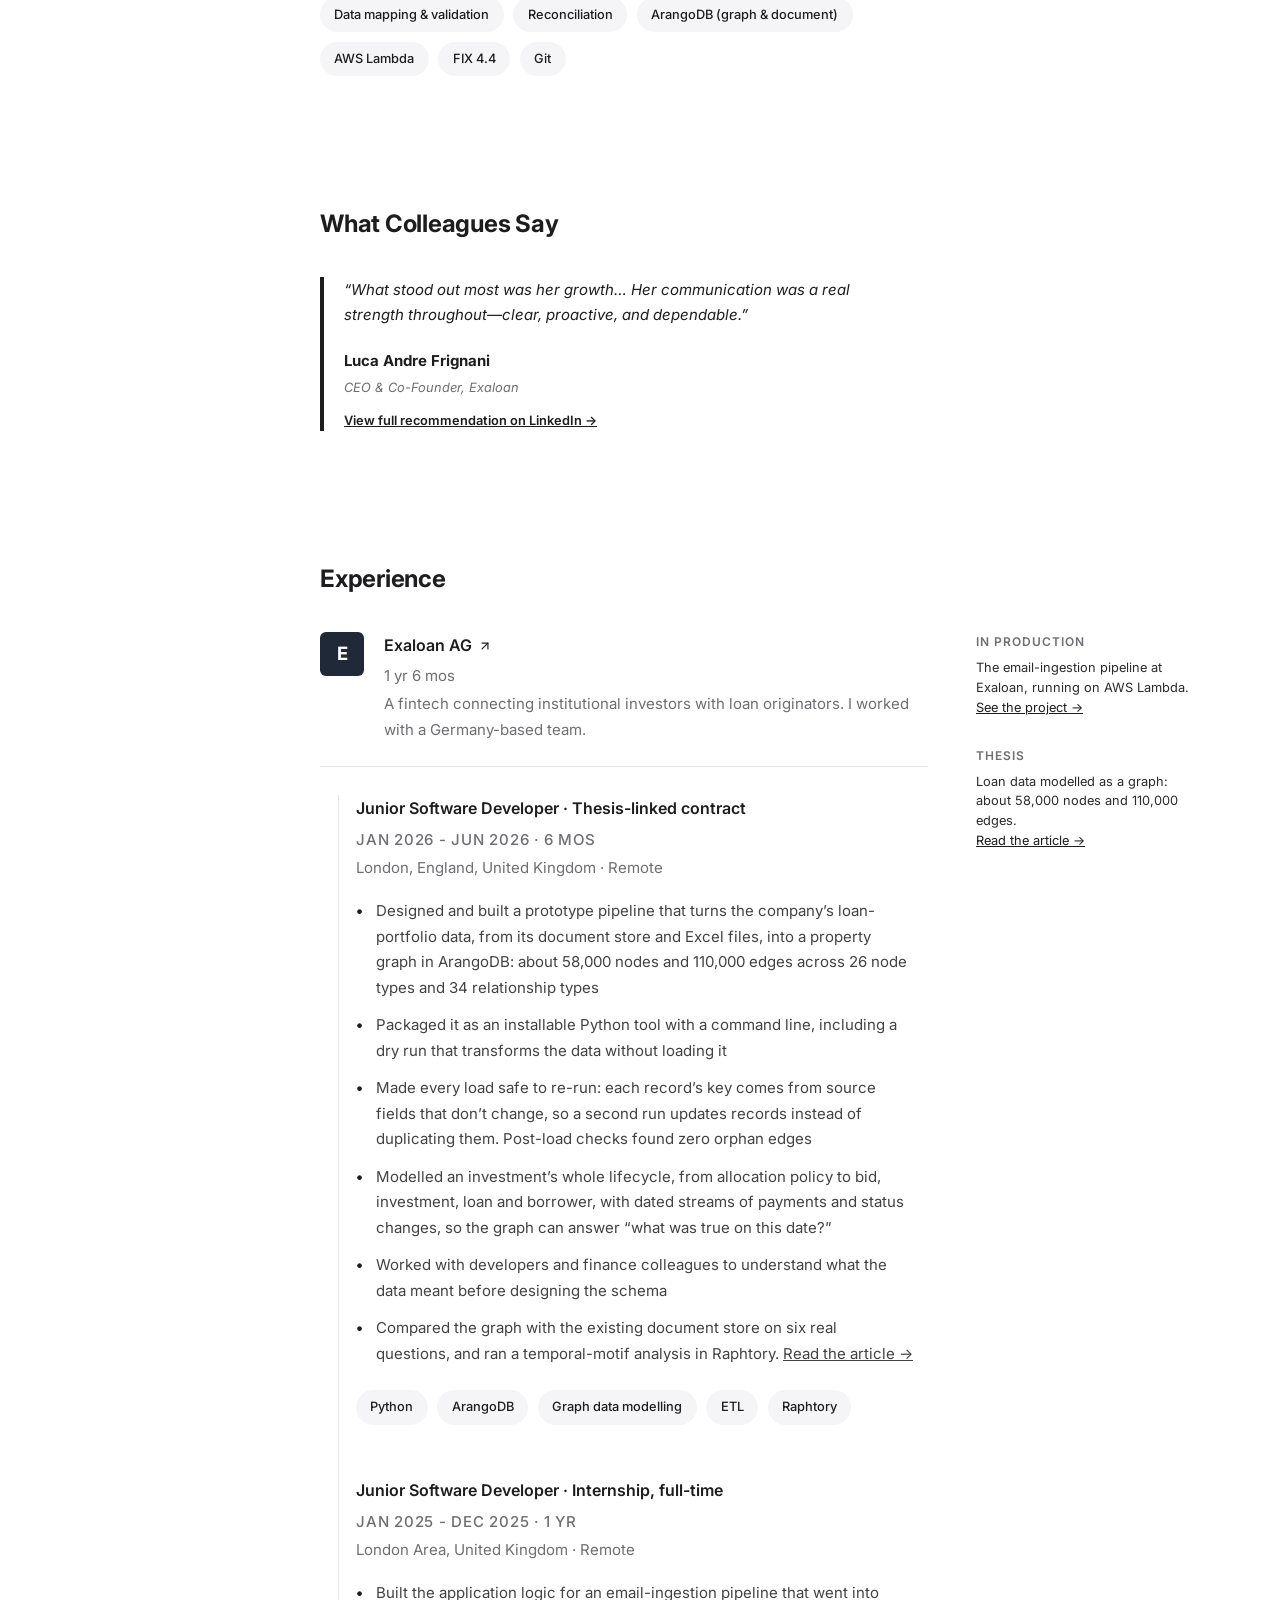
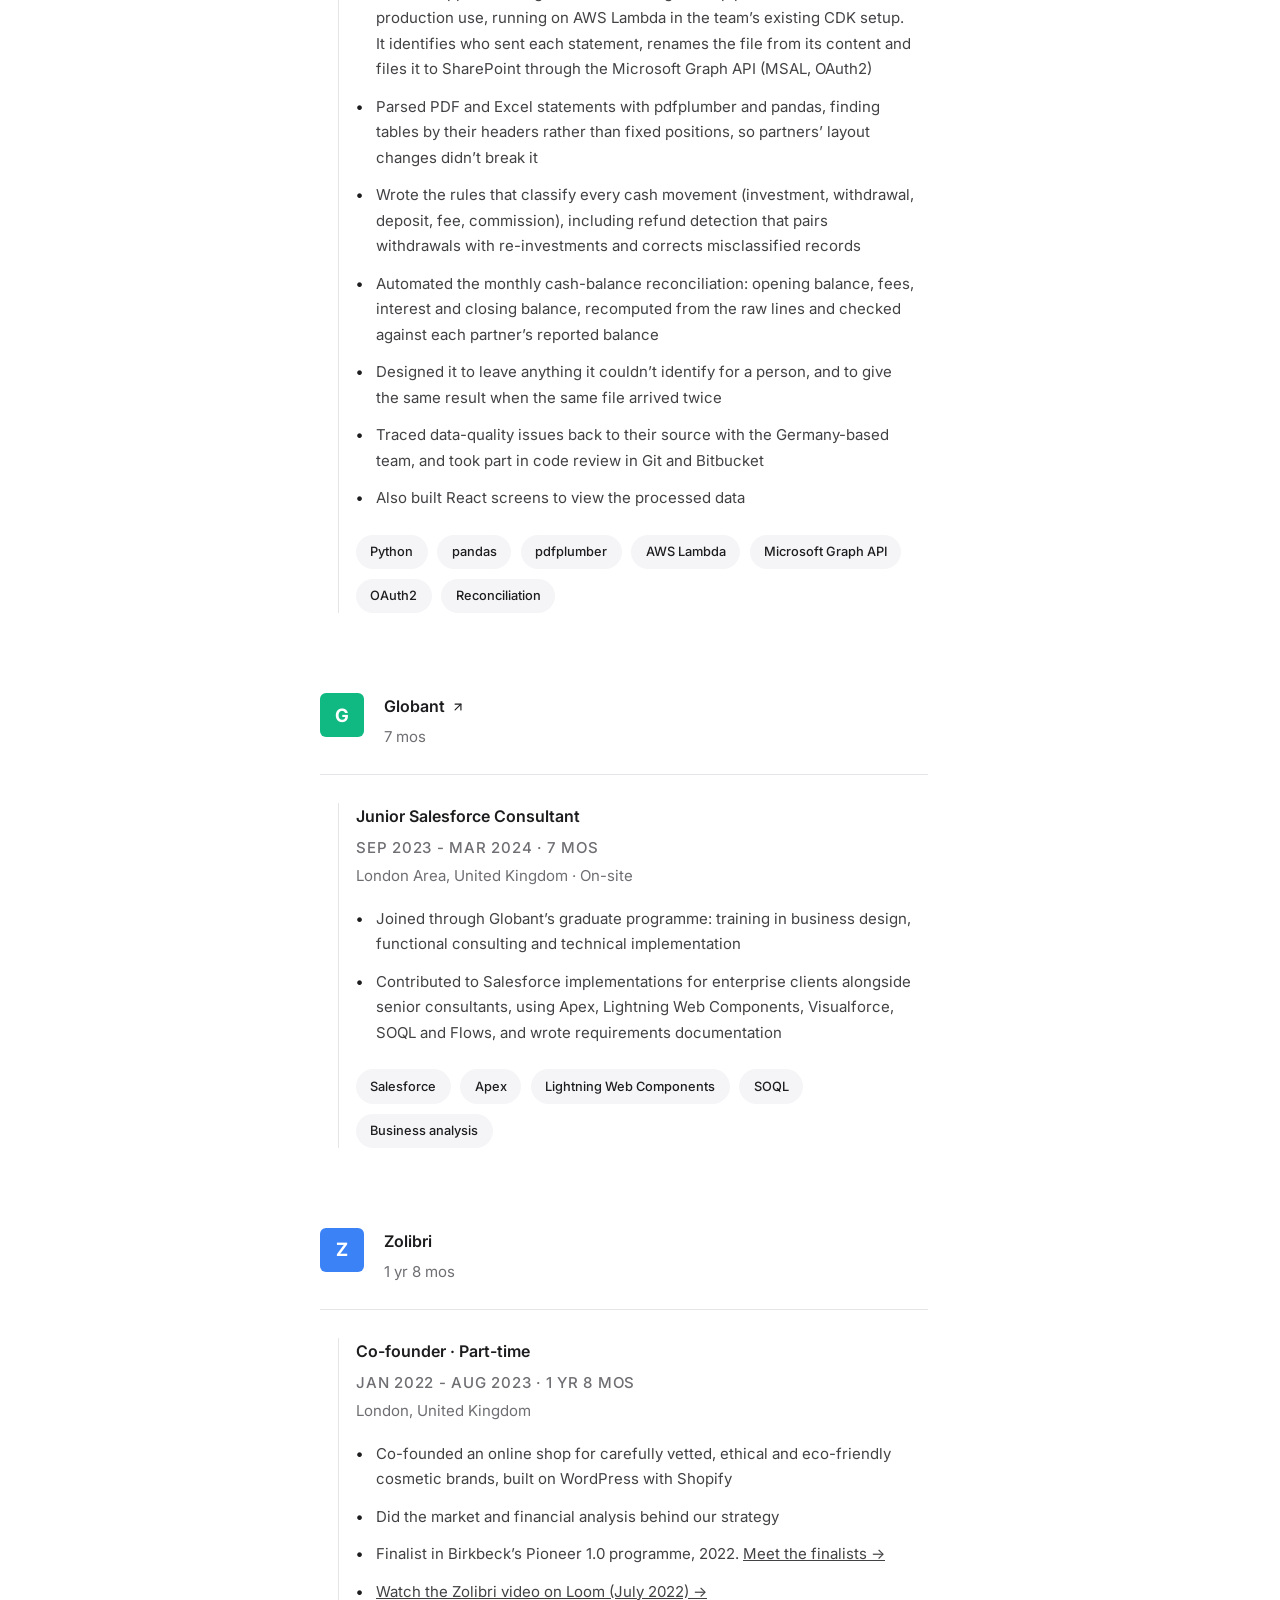
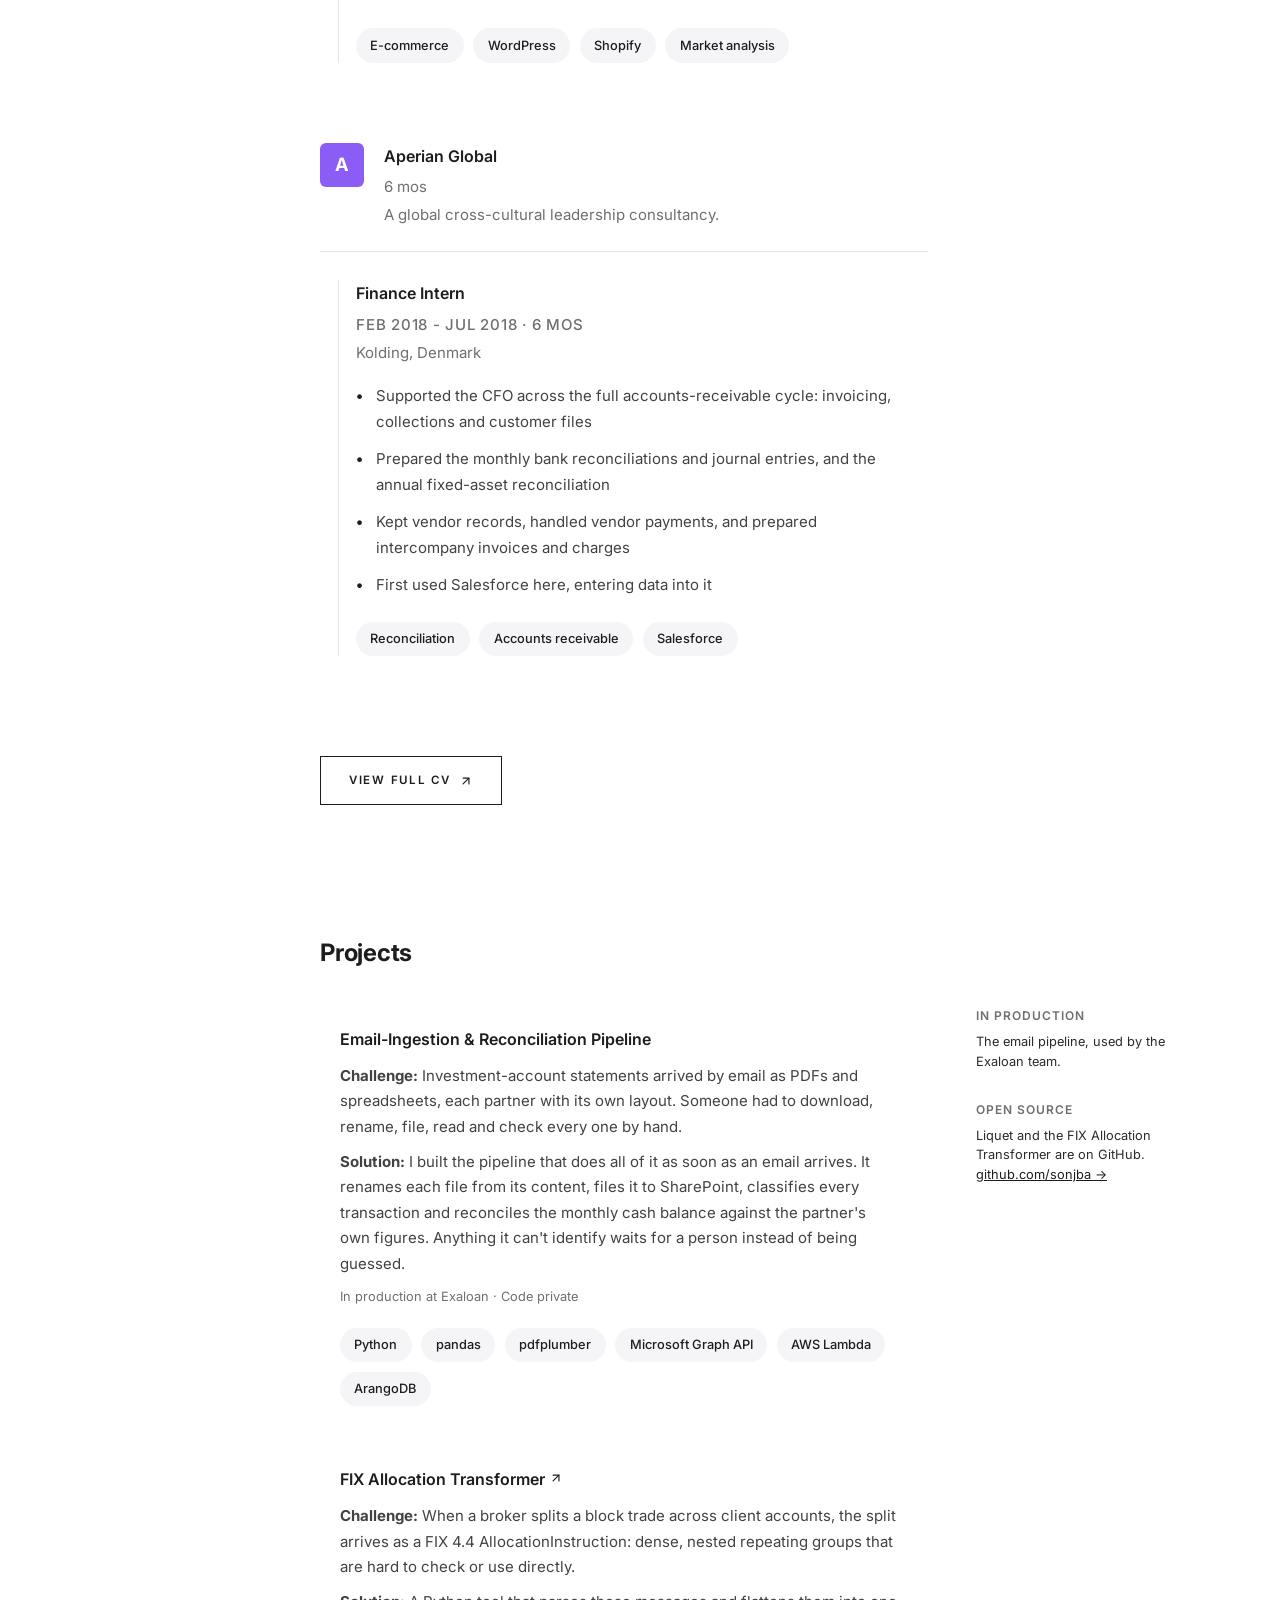
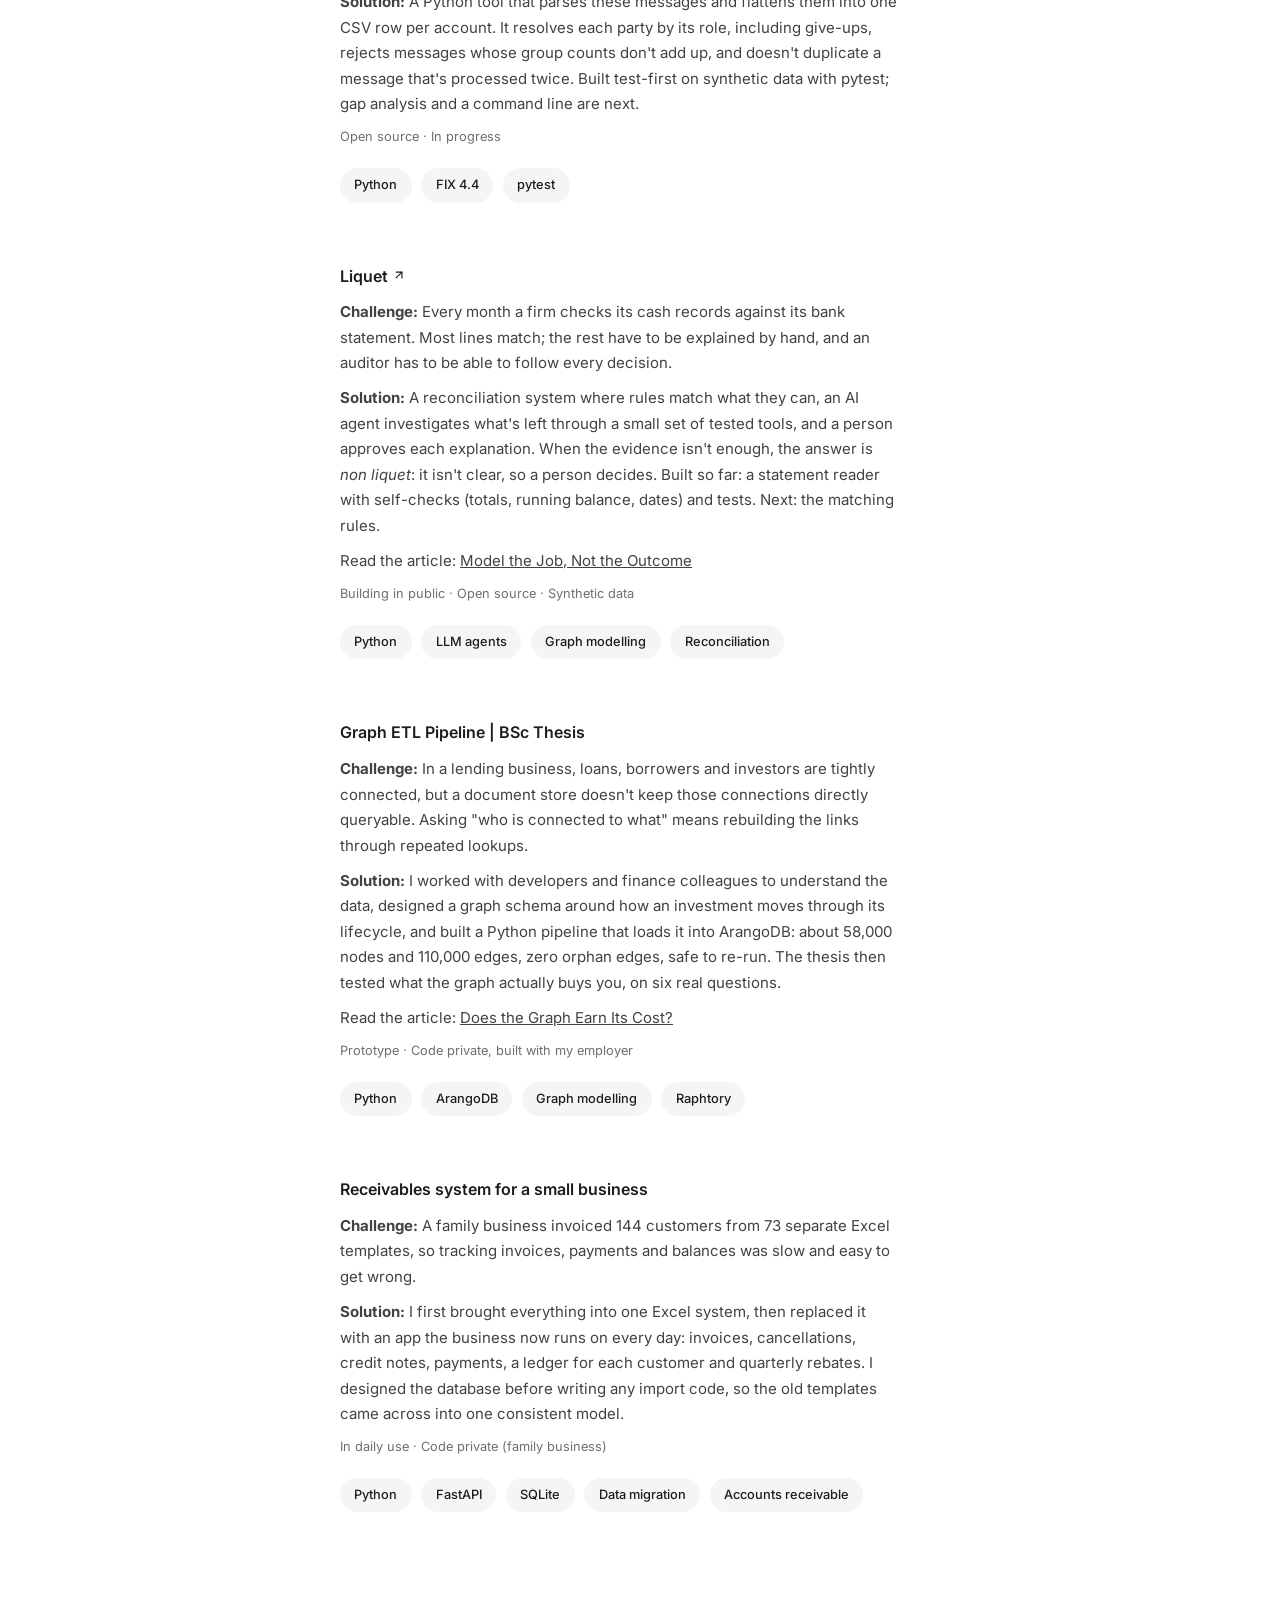
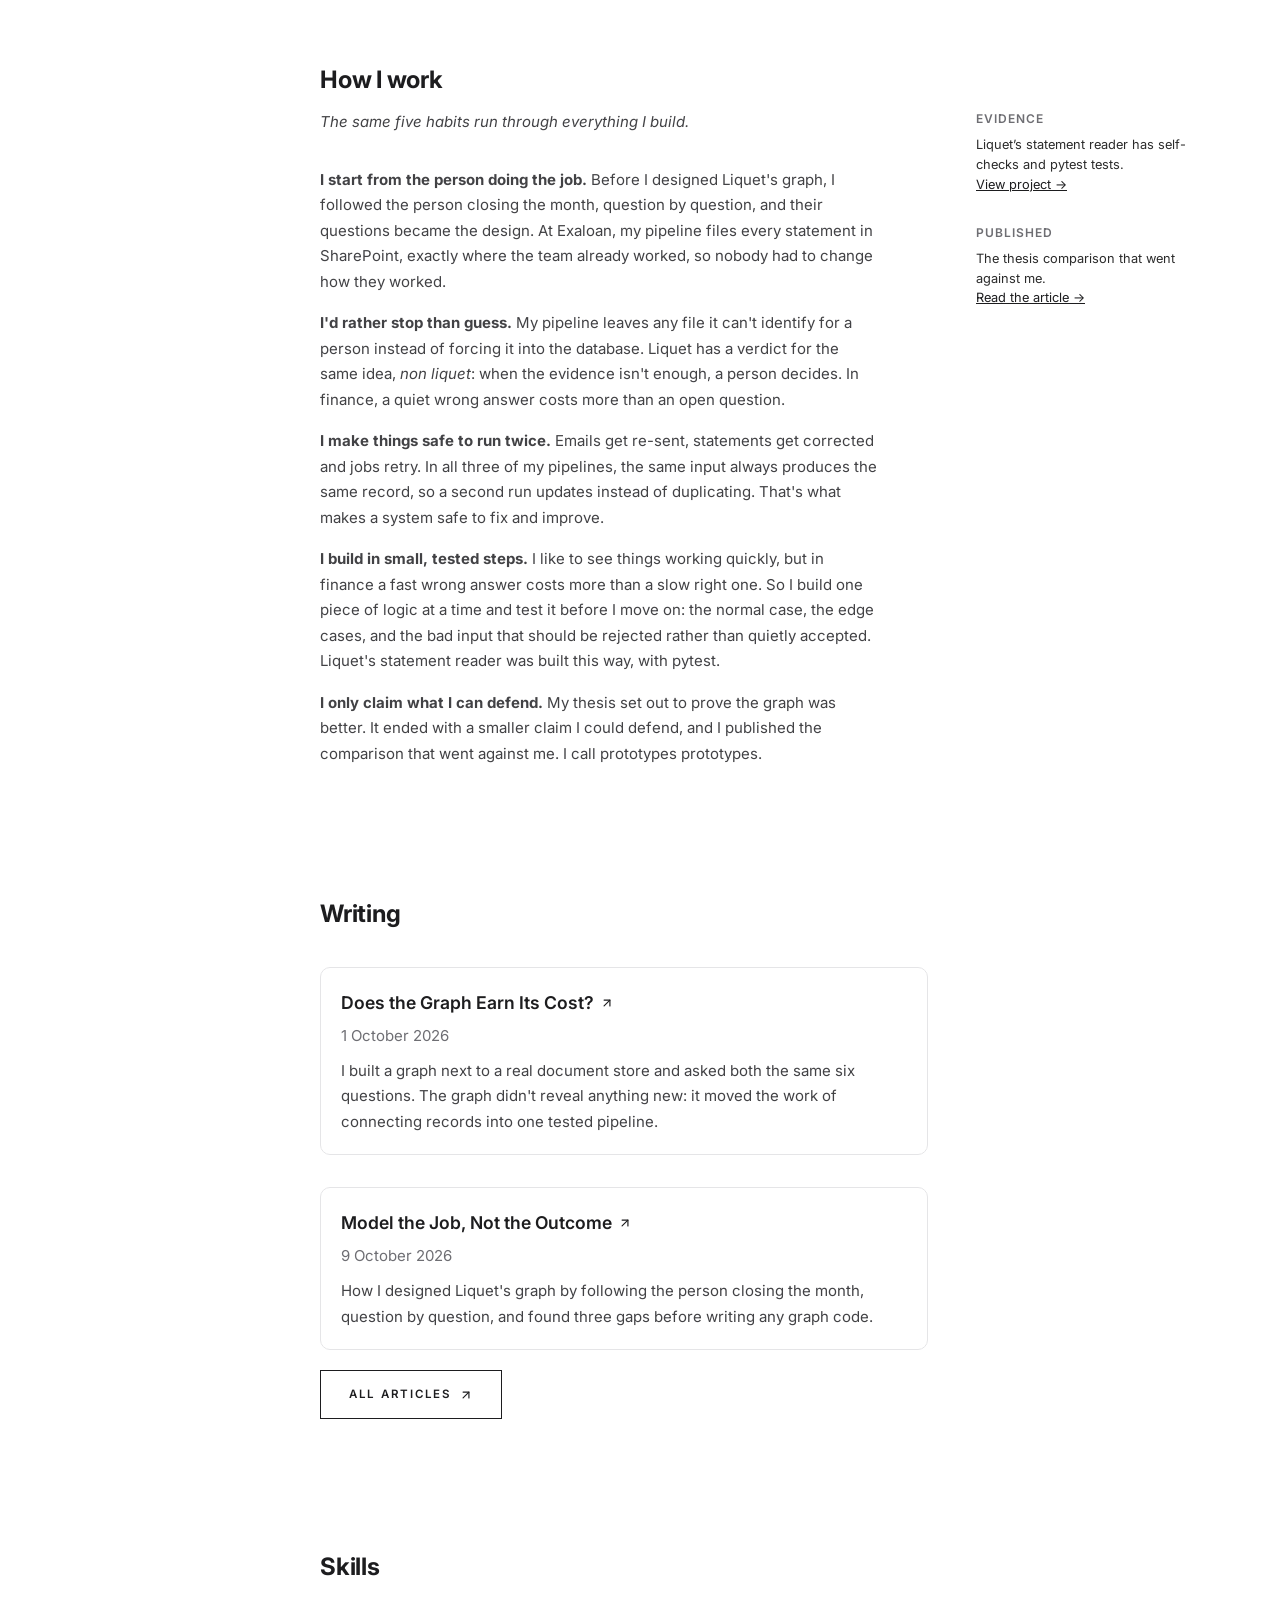
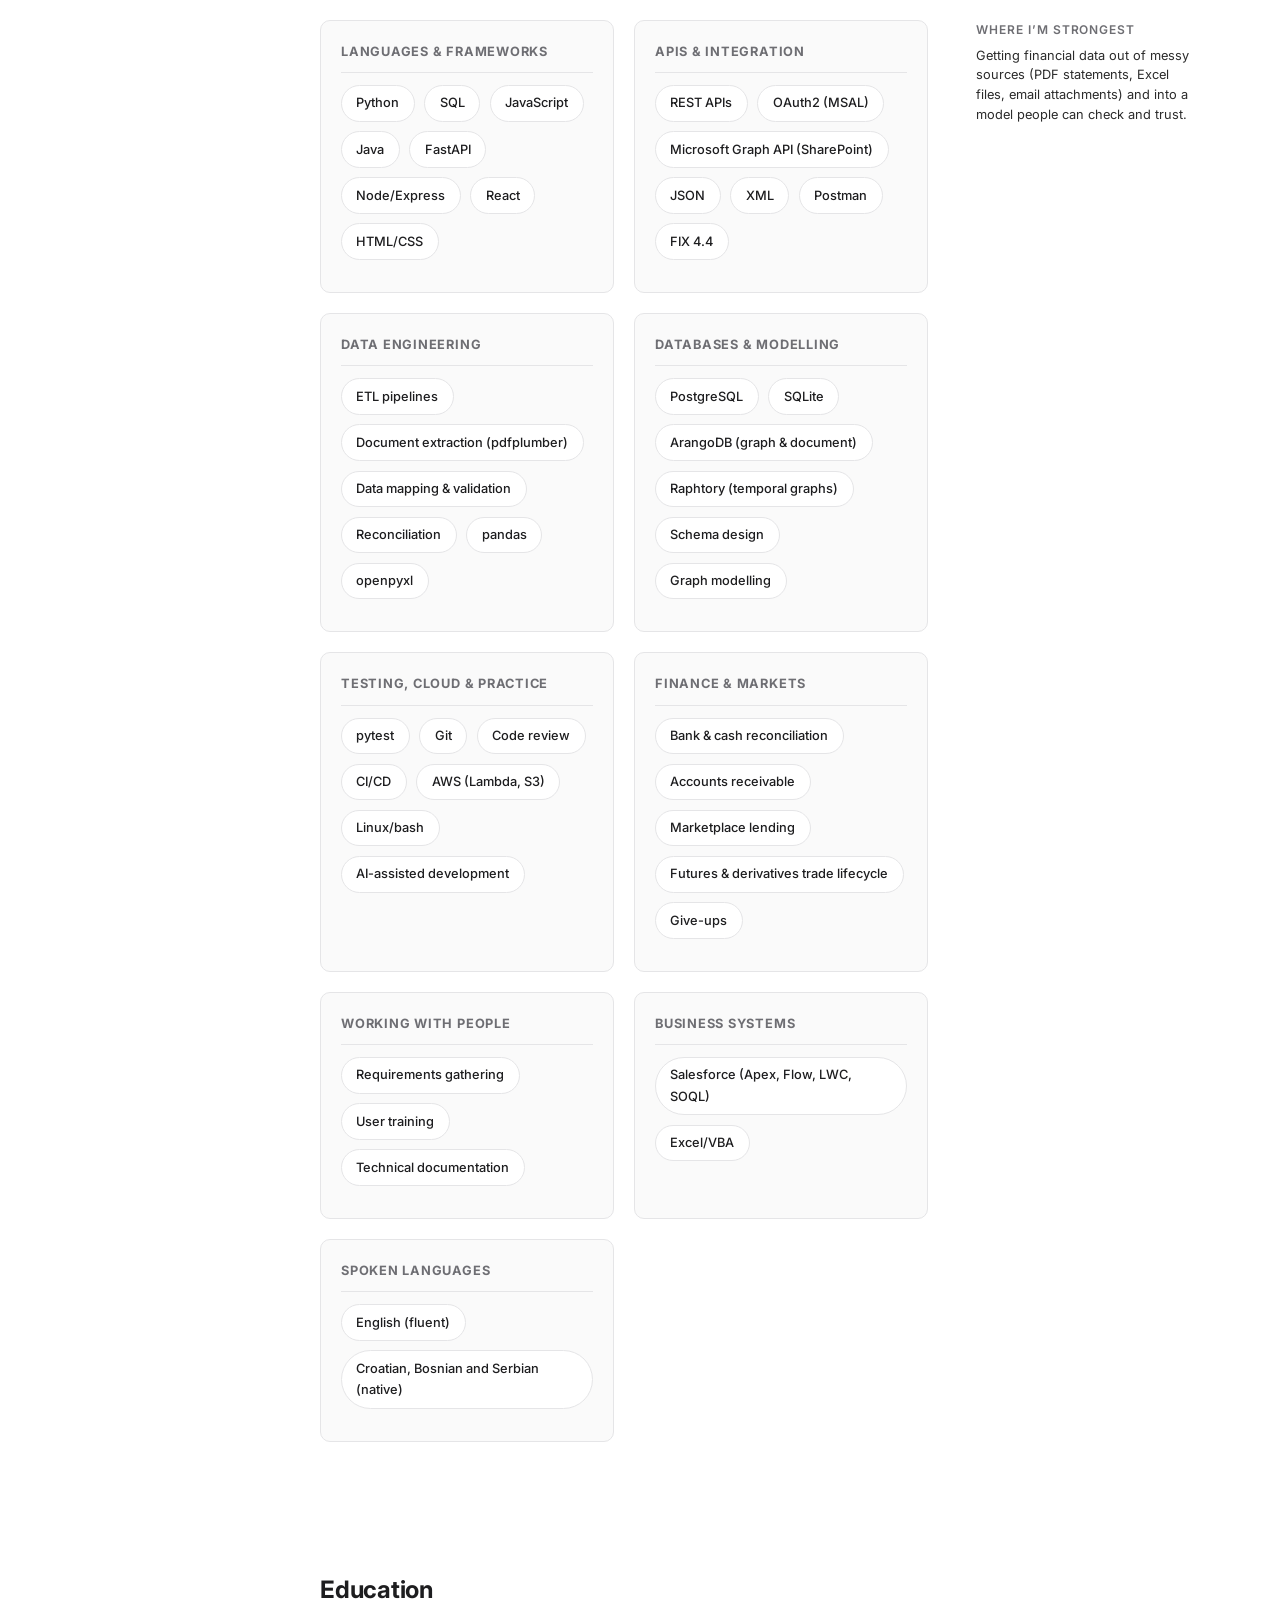
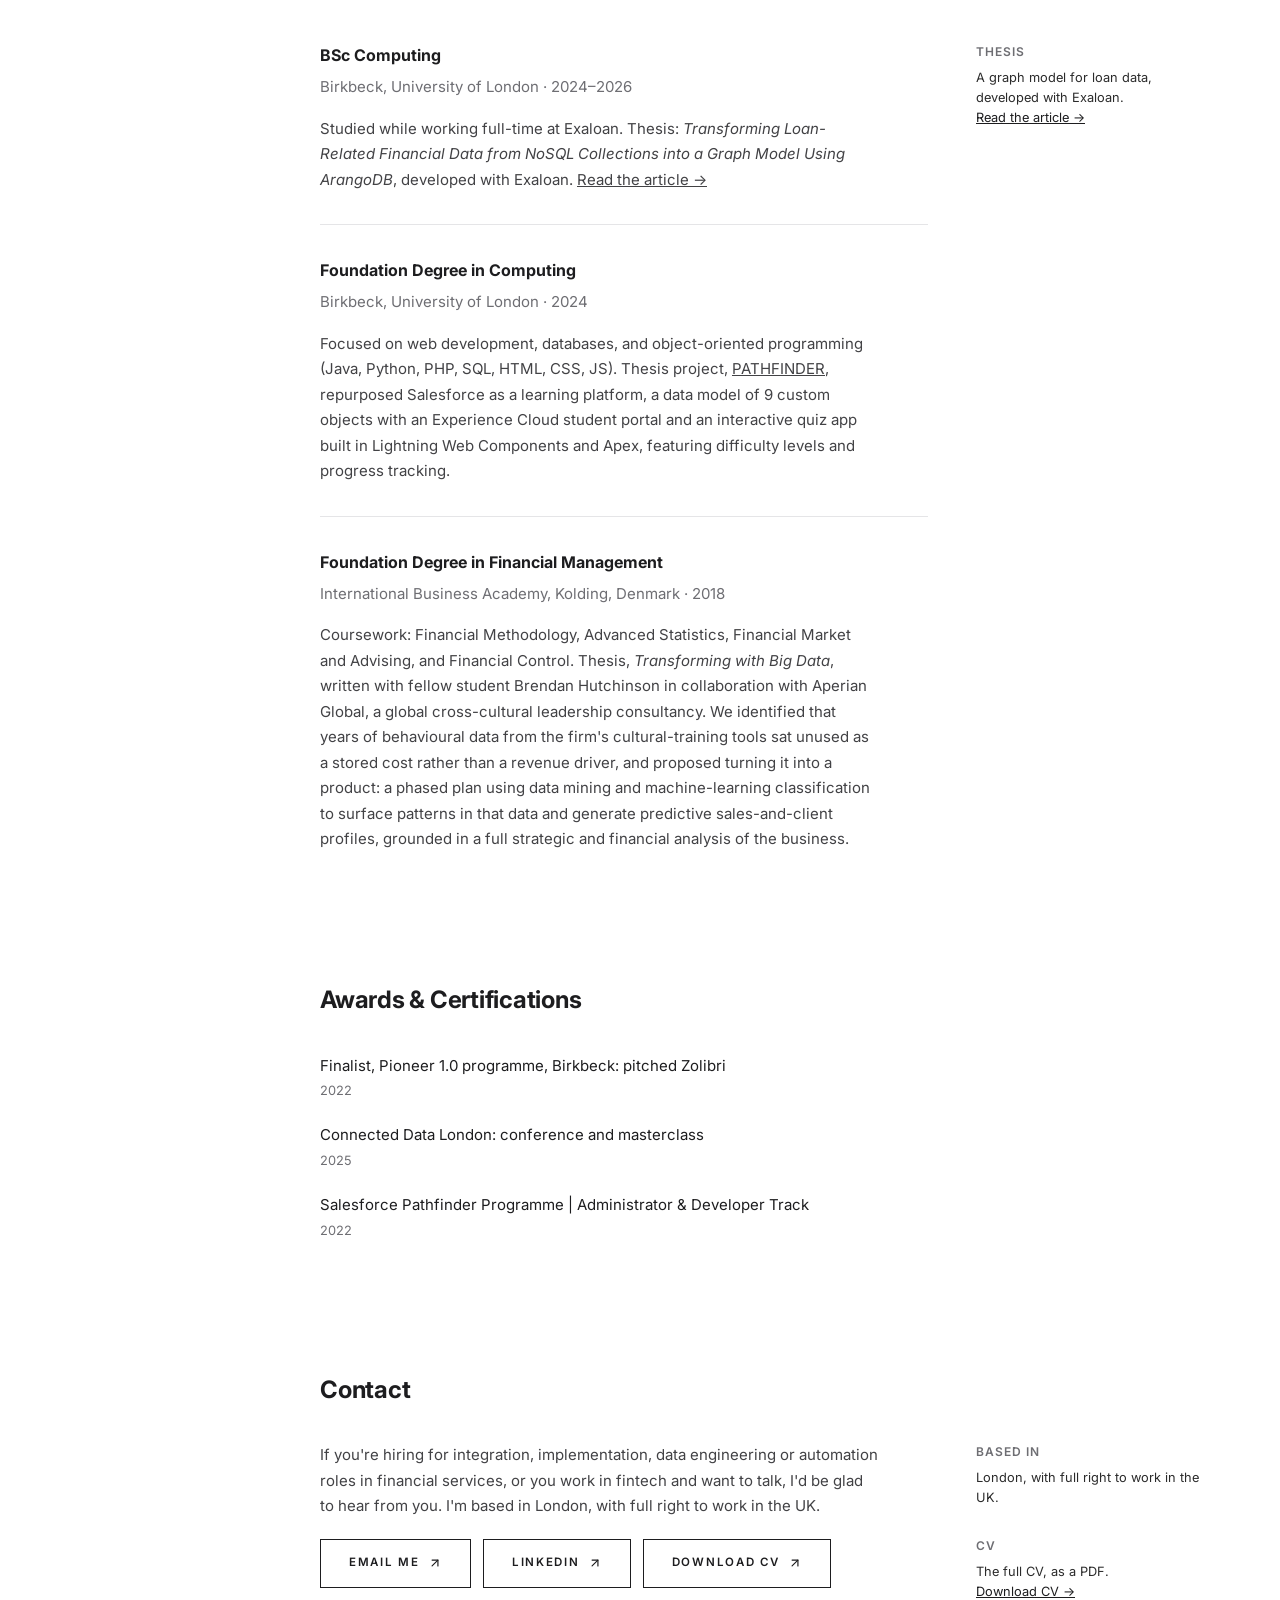
==== commit d9404c68: "Collapse the details of projects and jobs on the phones" ====
--- a/index.html
+++ b/index.html
@@ -219,7 +219,10 @@
                         <p class="role-location">London, England, United Kingdom · Remote</p>
                       </div>
                     </div>
-                    <ul class="role-bullets">
+                <p class="role-summary">Prototype that turns loan data into a graph in ArangoDB: about 58,000 nodes and 110,000 edges.</p>
+                <button type="button" class="more-toggle" aria-expanded="false">Details</button>
+                <div class="role-more">
+                <ul class="role-bullets">
                       <li>Designed and built a prototype pipeline that turns the company&rsquo;s loan-portfolio data, from its document store and Excel files, into a property graph in ArangoDB: about 58,000 nodes and 110,000 edges across 26 node types and 34 relationship types</li>
                       <li>Packaged it as an installable Python tool with a command line, including a dry run that transforms the data without loading it</li>
                       <li>Made every load safe to re-run: each record&rsquo;s key comes from source fields that don&rsquo;t change, so a second run updates records instead of duplicating them. Post-load checks found zero orphan edges</li>
@@ -227,6 +230,7 @@
                       <li>Worked with developers and finance colleagues to understand what the data meant before designing the schema</li>
                       <li>Compared the graph with the existing document store on six real questions, and ran a temporal-motif analysis in Raphtory. <a href="articles/does-the-graph-earn-its-cost.html">Read the article &rarr;</a></li>
                     </ul>
+                </div>
                     <ul class="tags">
                       <li>Python</li>
                       <li>ArangoDB</li>
@@ -247,7 +251,10 @@
                         <p class="role-location">London Area, United Kingdom · Remote</p>
                       </div>
                     </div>
-                    <ul class="role-bullets">
+                <p class="role-summary">Email-ingestion pipeline in production: files statements, classifies transactions and reconciles cash balances.</p>
+                <button type="button" class="more-toggle" aria-expanded="false">Details</button>
+                <div class="role-more">
+                <ul class="role-bullets">
                       <li>Built the application logic for an email-ingestion pipeline that went into production use, running on AWS Lambda in the team&rsquo;s existing CDK setup. It identifies who sent each statement, renames the file from its content and files it to SharePoint through the Microsoft Graph API (MSAL, OAuth2)</li>
                       <li>Parsed PDF and Excel statements with pdfplumber and pandas, finding tables by their headers rather than fixed positions, so partners&rsquo; layout changes didn&rsquo;t break it</li>
                       <li>Wrote the rules that classify every cash movement (investment, withdrawal, deposit, fee, commission), including refund detection that pairs withdrawals with re-investments and corrects misclassified records</li>
@@ -256,6 +263,7 @@
                       <li>Traced data-quality issues back to their source with the Germany-based team, and took part in code review in Git and Bitbucket</li>
                       <li>Also built React screens to view the processed data</li>
                     </ul>
+                </div>
                     <ul class="tags">
                       <li>Python</li>
                       <li>pandas</li>
@@ -296,10 +304,14 @@
                         <p class="role-location">London Area, United Kingdom · On-site</p>
                       </div>
                     </div>
-                    <ul class="role-bullets">
+                <p class="role-summary">Graduate programme and Salesforce implementations for enterprise clients.</p>
+                <button type="button" class="more-toggle" aria-expanded="false">Details</button>
+                <div class="role-more">
+                <ul class="role-bullets">
                       <li>Joined through Globant&rsquo;s graduate programme: training in business design, functional consulting and technical implementation</li>
                       <li>Contributed to Salesforce implementations for enterprise clients alongside senior consultants, using Apex, Lightning Web Components, Visualforce, SOQL and Flows, and wrote requirements documentation</li>
                     </ul>
+                </div>
                     <ul class="tags">
                       <li>Salesforce</li>
                       <li>Apex</li>
@@ -335,12 +347,16 @@
                         <p class="role-location">London, United Kingdom</p>
                       </div>
                     </div>
-                    <ul class="role-bullets">
+                <p class="role-summary">Co-founded an online shop for ethical and eco-friendly cosmetics.</p>
+                <button type="button" class="more-toggle" aria-expanded="false">Details</button>
+                <div class="role-more">
+                <ul class="role-bullets">
                       <li>Co-founded an online shop for carefully vetted, ethical and eco-friendly cosmetic brands, built on WordPress with Shopify</li>
                       <li>Did the market and financial analysis behind our strategy</li>
                       <li>Finalist in Birkbeck&rsquo;s Pioneer 1.0 programme, 2022. <a href="https://perspectives.blogs.bbk.ac.uk/2022/05/17/meet-the-finalists-pioneer-1-0-programme-2022/" target="_blank" rel="noopener">Meet the finalists &rarr;</a></li>
                       <li><a href="https://www.loom.com/share/b2bf8cbfeb1d4102bb80875776e701ab" target="_blank" rel="noopener">Watch the Zolibri video on Loom (July 2022) &rarr;</a></li>
                     </ul>
+                </div>
                     <ul class="tags">
                       <li>E-commerce</li>
                       <li>WordPress</li>
@@ -376,12 +392,16 @@
                         <p class="role-location">Kolding, Denmark</p>
                       </div>
                     </div>
-                    <ul class="role-bullets">
+                <p class="role-summary">Finance intern: receivables, bank reconciliations and vendor payments.</p>
+                <button type="button" class="more-toggle" aria-expanded="false">Details</button>
+                <div class="role-more">
+                <ul class="role-bullets">
                       <li>Supported the CFO across the full accounts-receivable cycle: invoicing, collections and customer files</li>
                       <li>Prepared the monthly bank reconciliations and journal entries, and the annual fixed-asset reconciliation</li>
                       <li>Kept vendor records, handled vendor payments, and prepared intercompany invoices and charges</li>
                       <li>First used Salesforce here, entering data into it</li>
                     </ul>
+                </div>
                     <ul class="tags">
                       <li>Reconciliation</li>
                       <li>Accounts receivable</li>
@@ -418,8 +438,8 @@
               <li class="project-card">
                 <h3>Email-Ingestion &amp; Reconciliation Pipeline</h3>
                 <p class="project-summary">Statement emails filed, classified and reconciled automatically. In production at Exaloan.</p>
-                <details class="project-more" open>
-                  <summary>Details</summary>
+                <button type="button" class="more-toggle" aria-expanded="false">Details</button>
+                <div class="project-more">
                 <p><strong>Challenge:</strong> Investment-account statements arrived by email as PDFs and
                     spreadsheets, each partner with its own layout. Someone had to download, rename, file,
                     read and check every one by hand.</p>
@@ -428,7 +448,7 @@
                     transaction and reconciles the monthly cash balance against the partner's own figures.
                     Anything it can't identify waits for a person instead of being guessed.</p>
                 
-                </details>
+                </div>
                 <p class="project-note">In production at Exaloan · Code private</p>
                 <ul class="tags">
                   <li>Python</li>
@@ -448,8 +468,8 @@
                   </a>
                 </h3>
                 <p class="project-summary">FIX 4.4 allocation messages flattened into one CSV row per account.</p>
-                <details class="project-more" open>
-                  <summary>Details</summary>
+                <button type="button" class="more-toggle" aria-expanded="false">Details</button>
+                <div class="project-more">
                 <p><strong>Challenge:</strong> When a broker splits a block trade across client accounts,
                     the split arrives as a FIX 4.4 AllocationInstruction: dense, nested repeating groups that
                     are hard to check or use directly.</p>
@@ -459,7 +479,7 @@
                     processed twice. Built test-first on synthetic data with pytest; gap analysis and a
                     command line are next.</p>
                 
-                </details>
+                </div>
                 <p class="project-note">Open source · In progress</p>
                 <ul class="tags">
                   <li>Python</li>
@@ -476,8 +496,8 @@
                   </a>
                 </h3>
                 <p class="project-summary">Month-end reconciliation: rules, an AI agent and a person signing off.</p>
-                <details class="project-more" open>
-                  <summary>Details</summary>
+                <button type="button" class="more-toggle" aria-expanded="false">Details</button>
+                <div class="project-more">
                 <p><strong>Challenge:</strong> Every month a firm checks its cash records against its bank
                     statement. Most lines match; the rest have to be explained by hand, and an auditor has to
                     be able to follow every decision.</p>
@@ -488,7 +508,7 @@
                     (totals, running balance, dates) and tests. Next: the matching rules.</p>
                   <p>Read the article: <a href="articles/model-the-job-not-the-outcome.html">Model the Job, Not the Outcome</a></p>
                 
-                </details>
+                </div>
                 <p class="project-note">Building in public · Open source · Synthetic data</p>
                 <ul class="tags">
                   <li>Python</li>
@@ -501,8 +521,8 @@
               <li class="project-card">
                 <h3>Graph ETL Pipeline | BSc Thesis</h3>
                 <p class="project-summary">Loan data loaded into ArangoDB as a graph: about 58,000 nodes and 110,000 edges.</p>
-                <details class="project-more" open>
-                  <summary>Details</summary>
+                <button type="button" class="more-toggle" aria-expanded="false">Details</button>
+                <div class="project-more">
                 <p><strong>Challenge:</strong> In a lending business, loans, borrowers and investors are
                     tightly connected, but a document store doesn't keep those connections directly
                     queryable. Asking "who is connected to what" means rebuilding the links through repeated
@@ -514,7 +534,7 @@
                     buys you, on six real questions.</p>
                   <p>Read the article: <a href="articles/does-the-graph-earn-its-cost.html">Does the Graph Earn Its Cost?</a></p>
                 
-                </details>
+                </div>
                 <p class="project-note">Prototype · Code private, built with my employer</p>
                 <ul class="tags">
                   <li>Python</li>
@@ -527,8 +547,8 @@
               <li class="project-card">
                 <h3>Receivables system for a small business</h3>
                 <p class="project-summary">144 customers and 73 Excel templates became one app in daily use.</p>
-                <details class="project-more" open>
-                  <summary>Details</summary>
+                <button type="button" class="more-toggle" aria-expanded="false">Details</button>
+                <div class="project-more">
                 <p><strong>Challenge:</strong> A family business invoiced 144 customers from 73 separate
                     Excel templates, so tracking invoices, payments and balances was slow and easy to get
                     wrong.</p>
@@ -538,7 +558,7 @@
                     database before writing any import code, so the old templates came across into one
                     consistent model.</p>
                 
-                </details>
+                </div>
                 <p class="project-note">In daily use · Code private (family business)</p>
                 <ul class="tags">
                   <li>Python</li>
@@ -651,8 +671,8 @@
           <div class="split-main">
             <div class="skills-groups">
 
-              <details class="skill-group" open>
-                <summary><h3>Languages &amp; frameworks</h3></summary>
+              <div class="skill-group">
+                <h3><button type="button" class="skill-toggle" aria-expanded="false">Languages &amp; frameworks</button></h3>
                 <ul class="tags">
                   <li>Python</li>
                   <li>SQL</li>
@@ -663,10 +683,10 @@
                   <li>React</li>
                   <li>HTML/CSS</li>
                 </ul>
-              </details>
-
-              <details class="skill-group" open>
-                <summary><h3>APIs &amp; integration</h3></summary>
+              </div>
+
+              <div class="skill-group">
+                <h3><button type="button" class="skill-toggle" aria-expanded="false">APIs &amp; integration</button></h3>
                 <ul class="tags">
                   <li>REST APIs</li>
                   <li>OAuth2 (MSAL)</li>
@@ -676,10 +696,10 @@
                   <li>Postman</li>
                   <li>FIX 4.4</li>
                 </ul>
-              </details>
-
-              <details class="skill-group" open>
-                <summary><h3>Data engineering</h3></summary>
+              </div>
+
+              <div class="skill-group">
+                <h3><button type="button" class="skill-toggle" aria-expanded="false">Data engineering</button></h3>
                 <ul class="tags">
                   <li>ETL pipelines</li>
                   <li>Document extraction (pdfplumber)</li>
@@ -688,10 +708,10 @@
                   <li>pandas</li>
                   <li>openpyxl</li>
                 </ul>
-              </details>
-
-              <details class="skill-group" open>
-                <summary><h3>Databases &amp; modelling</h3></summary>
+              </div>
+
+              <div class="skill-group">
+                <h3><button type="button" class="skill-toggle" aria-expanded="false">Databases &amp; modelling</button></h3>
                 <ul class="tags">
                   <li>PostgreSQL</li>
                   <li>SQLite</li>
@@ -700,10 +720,10 @@
                   <li>Schema design</li>
                   <li>Graph modelling</li>
                 </ul>
-              </details>
-
-              <details class="skill-group" open>
-                <summary><h3>Testing, cloud &amp; practice</h3></summary>
+              </div>
+
+              <div class="skill-group">
+                <h3><button type="button" class="skill-toggle" aria-expanded="false">Testing, cloud &amp; practice</button></h3>
                 <ul class="tags">
                   <li>pytest</li>
                   <li>Git</li>
@@ -713,10 +733,10 @@
                   <li>Linux/bash</li>
                   <li>AI-assisted development</li>
                 </ul>
-              </details>
-
-              <details class="skill-group" open>
-                <summary><h3>Finance &amp; markets</h3></summary>
+              </div>
+
+              <div class="skill-group">
+                <h3><button type="button" class="skill-toggle" aria-expanded="false">Finance &amp; markets</button></h3>
                 <ul class="tags">
                   <li>Bank &amp; cash reconciliation</li>
                   <li>Accounts receivable</li>
@@ -724,32 +744,32 @@
                   <li>Futures &amp; derivatives trade lifecycle</li>
                   <li>Give-ups</li>
                 </ul>
-              </details>
-
-              <details class="skill-group" open>
-                <summary><h3>Working with people</h3></summary>
+              </div>
+
+              <div class="skill-group">
+                <h3><button type="button" class="skill-toggle" aria-expanded="false">Working with people</button></h3>
                 <ul class="tags">
                   <li>Requirements gathering</li>
                   <li>User training</li>
                   <li>Technical documentation</li>
                 </ul>
-              </details>
-
-              <details class="skill-group" open>
-                <summary><h3>Business systems</h3></summary>
+              </div>
+
+              <div class="skill-group">
+                <h3><button type="button" class="skill-toggle" aria-expanded="false">Business systems</button></h3>
                 <ul class="tags">
                   <li>Salesforce (Apex, Flow, LWC, SOQL)</li>
                   <li>Excel/VBA</li>
                 </ul>
-              </details>
-
-              <details class="skill-group" open>
-                <summary><h3>Spoken languages</h3></summary>
+              </div>
+
+              <div class="skill-group">
+                <h3><button type="button" class="skill-toggle" aria-expanded="false">Spoken languages</button></h3>
                 <ul class="tags">
                   <li>English (fluent)</li>
                   <li>Croatian, Bosnian and Serbian (native)</li>
                 </ul>
-              </details>
+              </div>
             </div>
           </div>
           <aside class="split-aside" aria-label="Highlights">
--- a/css/style.css
+++ b/css/style.css
@@ -1763,10 +1763,6 @@
   display: none;
 }
 
-details.project-more > summary {
-  display: none;
-}
-
 @media (max-width: 47.99rem) {
   /* side notes repeat the content on a phone */
   .split-aside {
@@ -1776,35 +1772,6 @@
   .project-summary {
     display: block;
     margin-top: 0.35rem;
-  }
-
-  details.project-more > summary {
-    display: flex;
-    align-items: center;
-    gap: 0.4rem;
-    margin-top: 0.6rem;
-    font-size: var(--meta-size);
-    font-weight: 600;
-    color: var(--heading);
-    cursor: pointer;
-    list-style: none;
-  }
-
-  details.project-more > summary::-webkit-details-marker {
-    display: none;
-  }
-
-  details.project-more > summary::after {
-    content: "+";
-    font-weight: 500;
-  }
-
-  details.project-more[open] > summary::after {
-    content: "\2212";
-  }
-
-  details.project-more[open] > summary {
-    margin-bottom: 0.6rem;
   }
 
   section {
@@ -1840,59 +1807,135 @@
   }
 }
 
-/* Skills groups: always open on desktop, tap to open on phones */
-details.skill-group > summary {
-  list-style: none;
+
+
+/* ---------- Tap to open: project details and skill groups ---------- */
+.more-toggle {
+  display: none;
+}
+
+.skill-toggle {
+  all: unset;
+  display: block;
   cursor: default;
   pointer-events: none;
 }
 
-details.skill-group > summary::-webkit-details-marker {
-  display: none;
-}
-
-details.skill-group > summary h3 {
-  margin: 0;
-}
-
 @media (max-width: 47.99rem) {
-  details.skill-group > summary {
+  /* closed until tapped */
+  .project-more {
+    display: none;
+    position: relative;
+    z-index: 2; /* above the card's stretched link */
+  }
+
+  .project-card.is-open .project-more {
+    display: block;
+    margin-top: 1rem;
+  }
+
+  .skill-group .tags {
+    display: none;
+  }
+
+  .skill-group.is-open .tags {
+    display: flex;
+  }
+
+  /* big, clearly tappable bar */
+  .more-toggle {
+    position: relative;
+    z-index: 2; /* above the card's stretched link */
     display: flex;
     align-items: center;
     justify-content: space-between;
+    width: 100%;
+    min-height: 48px;
+    margin-top: 1rem;
+    padding: 0.75rem 1rem;
+    background: var(--card);
+    border: 1px solid var(--line);
+    border-radius: var(--radius);
+    font: inherit;
+    font-size: 0.95rem;
+    font-weight: 600;
+    color: var(--heading);
+    text-align: left;
+    cursor: pointer;
+    -webkit-tap-highlight-color: transparent;
+  }
+
+  .skill-toggle {
+    display: flex;
+    align-items: center;
+    justify-content: space-between;
+    width: 100%;
+    min-height: 48px;
     cursor: pointer;
     pointer-events: auto;
-  }
-
-  details.skill-group > summary::after {
-    content: "+";
-    font-size: 1.1rem;
-    font-weight: 500;
-    color: var(--heading);
-  }
-
-  details.skill-group[open] > summary::after {
-    content: "\2212";
-  }
-
-  details.skill-group {
-    padding-block: 0.9rem;
-  }
-
-  details.skill-group[open] > summary {
-    margin-bottom: 0.75rem;
-  }
+    color: inherit;
+    -webkit-tap-highlight-color: transparent;
+  }
+
+  .more-toggle::after,
+  .skill-toggle::after {
+    content: "";
+    flex: none;
+    width: 0.55rem;
+    height: 0.55rem;
+    margin-left: 1rem;
+    border-right: 2px solid var(--heading);
+    border-bottom: 2px solid var(--heading);
+    transform: translateY(-2px) rotate(45deg);
+    transition: transform 0.2s ease;
+  }
+
+  .project-card.is-open > .more-toggle::after,
+  .skill-group.is-open .skill-toggle::after {
+    transform: translateY(2px) rotate(-135deg);
+  }
+
+  .skill-group {
+    padding: 0 1rem;
+  }
+
+  .skill-group h3 {
+    margin: 0;
+    padding: 0;
+    border-bottom: 0;
+  }
+
+  .skill-group.is-open h3 {
+    margin-bottom: 0.25rem;
+    border-bottom: 1px solid var(--line);
+  }
+
+  .skill-group.is-open .tags {
+    padding: 0.9rem 0 1.1rem;
+  }
+}
+
+/* Experience roles: same tap-to-open as projects */
+.role-summary {
+  display: none;
 }
 
 @media (max-width: 47.99rem) {
-  details.skill-group:not([open]) > summary h3 {
-    border-bottom: 0;
-    margin-bottom: 0;
-    padding-bottom: 0;
-  }
-
-  details.skill-group[open] > summary h3 {
-    flex: 1;
-    margin-right: 0.75rem;
-  }
-}
+  .role-summary {
+    display: block;
+    margin-top: 0.4rem;
+  }
+
+  .role-more {
+    display: none;
+  }
+
+  .role-item.is-open .role-more {
+    display: block;
+  }
+
+  .role-item.is-open > .role-content > .more-toggle::after,
+  .role-item.is-open .more-toggle::after {
+    transform: translateY(2px) rotate(-135deg);
+  }
+}
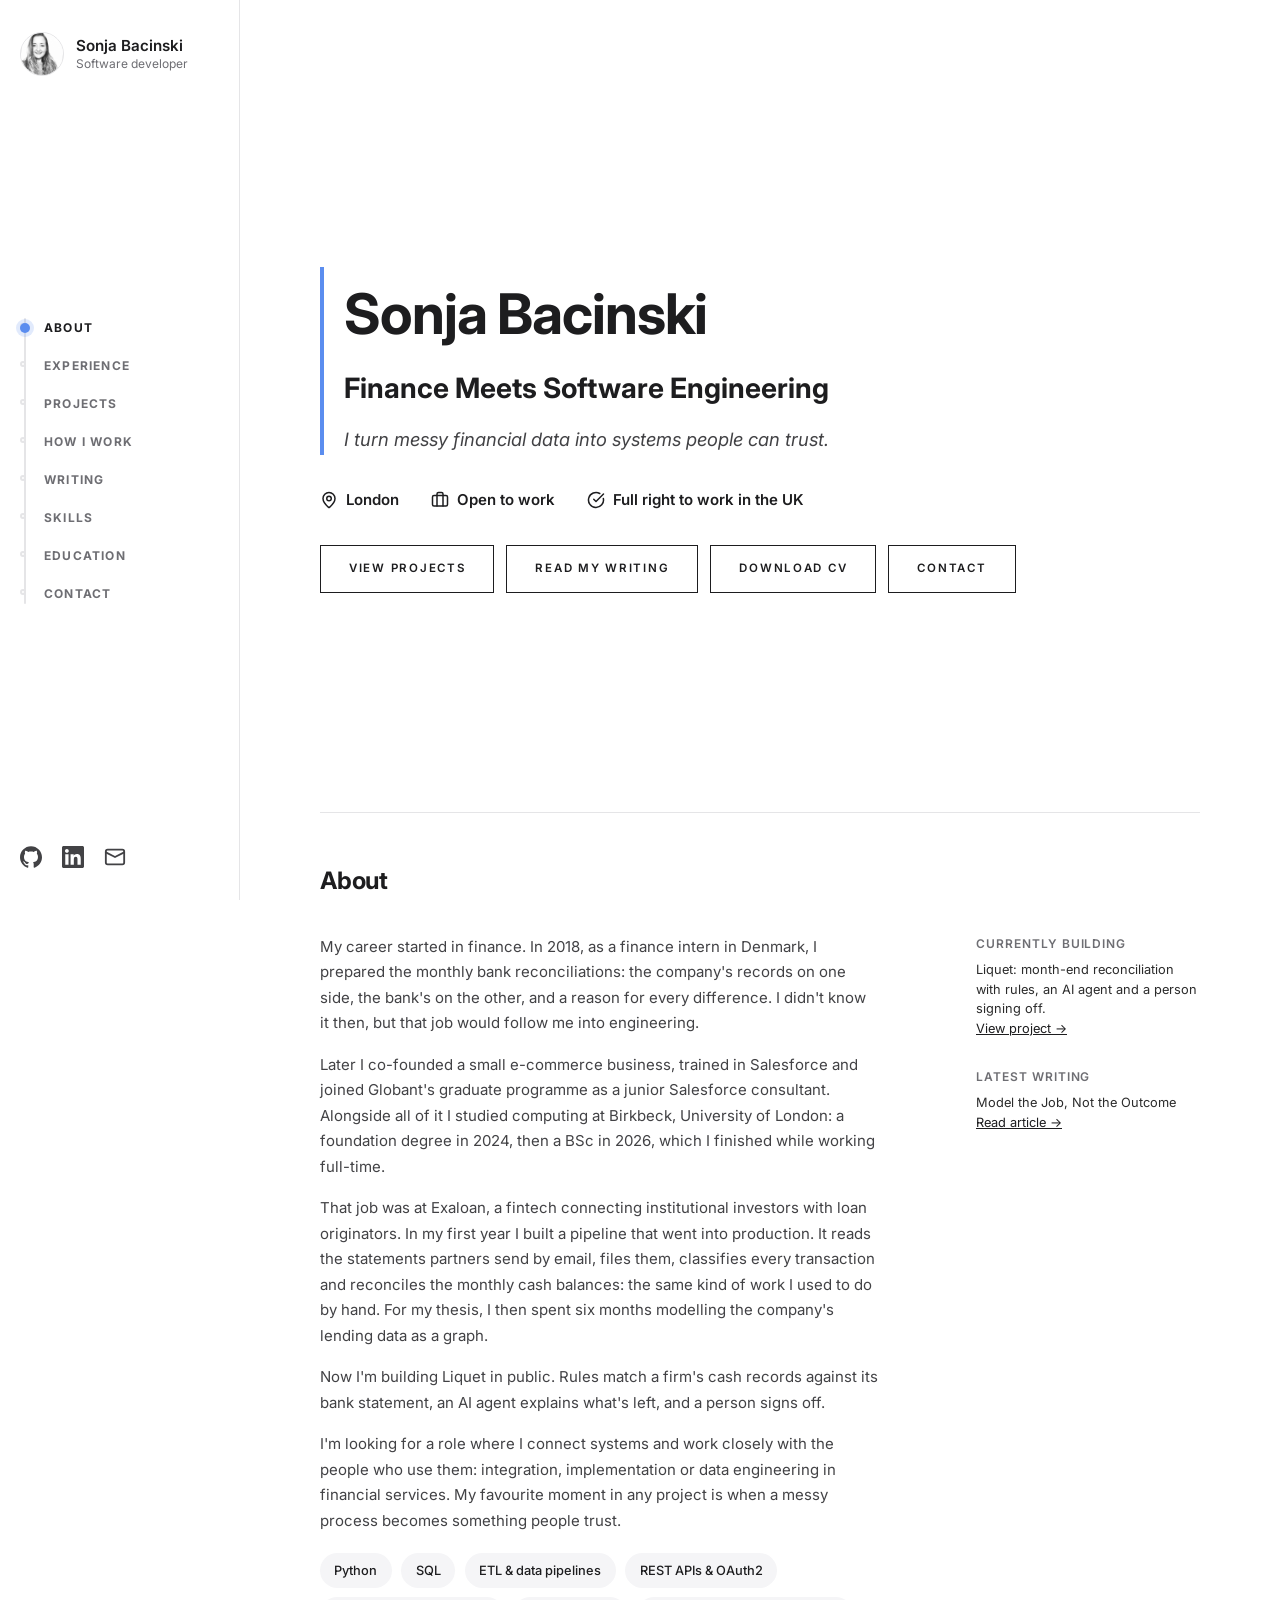
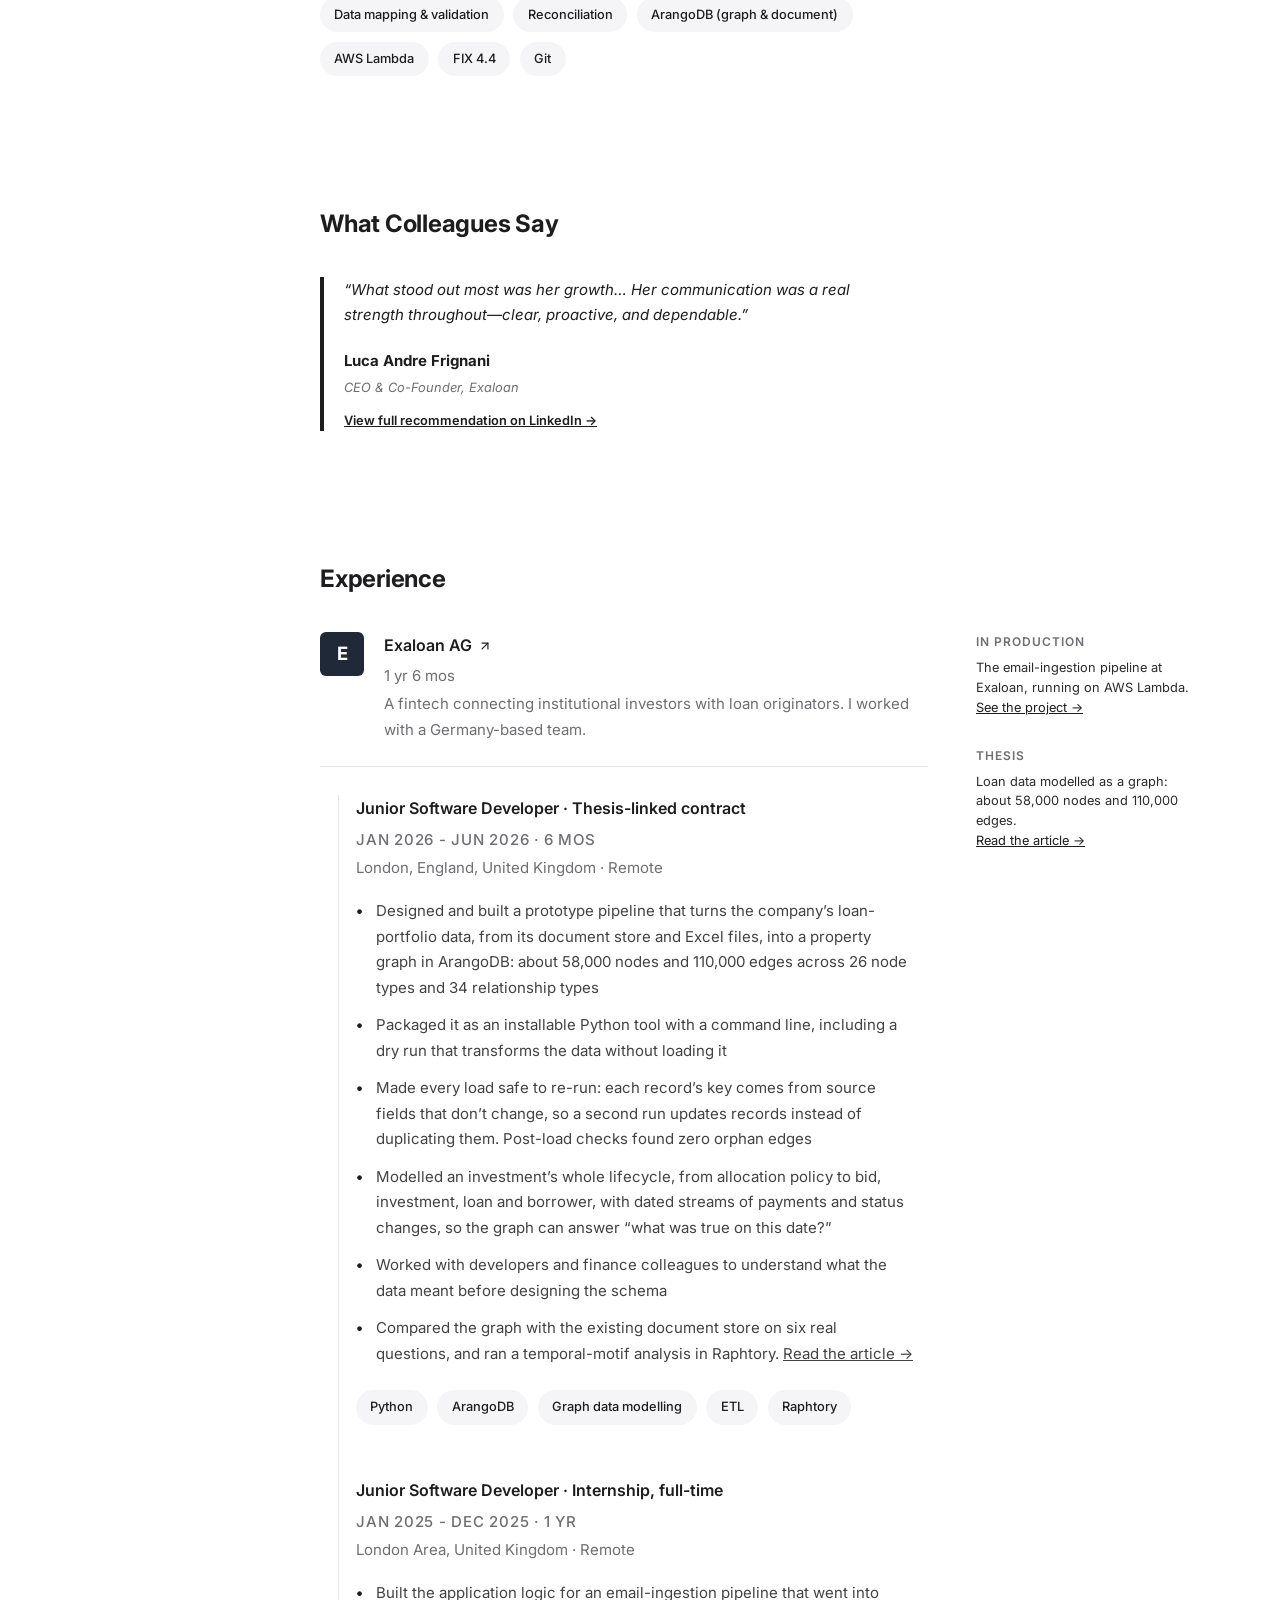
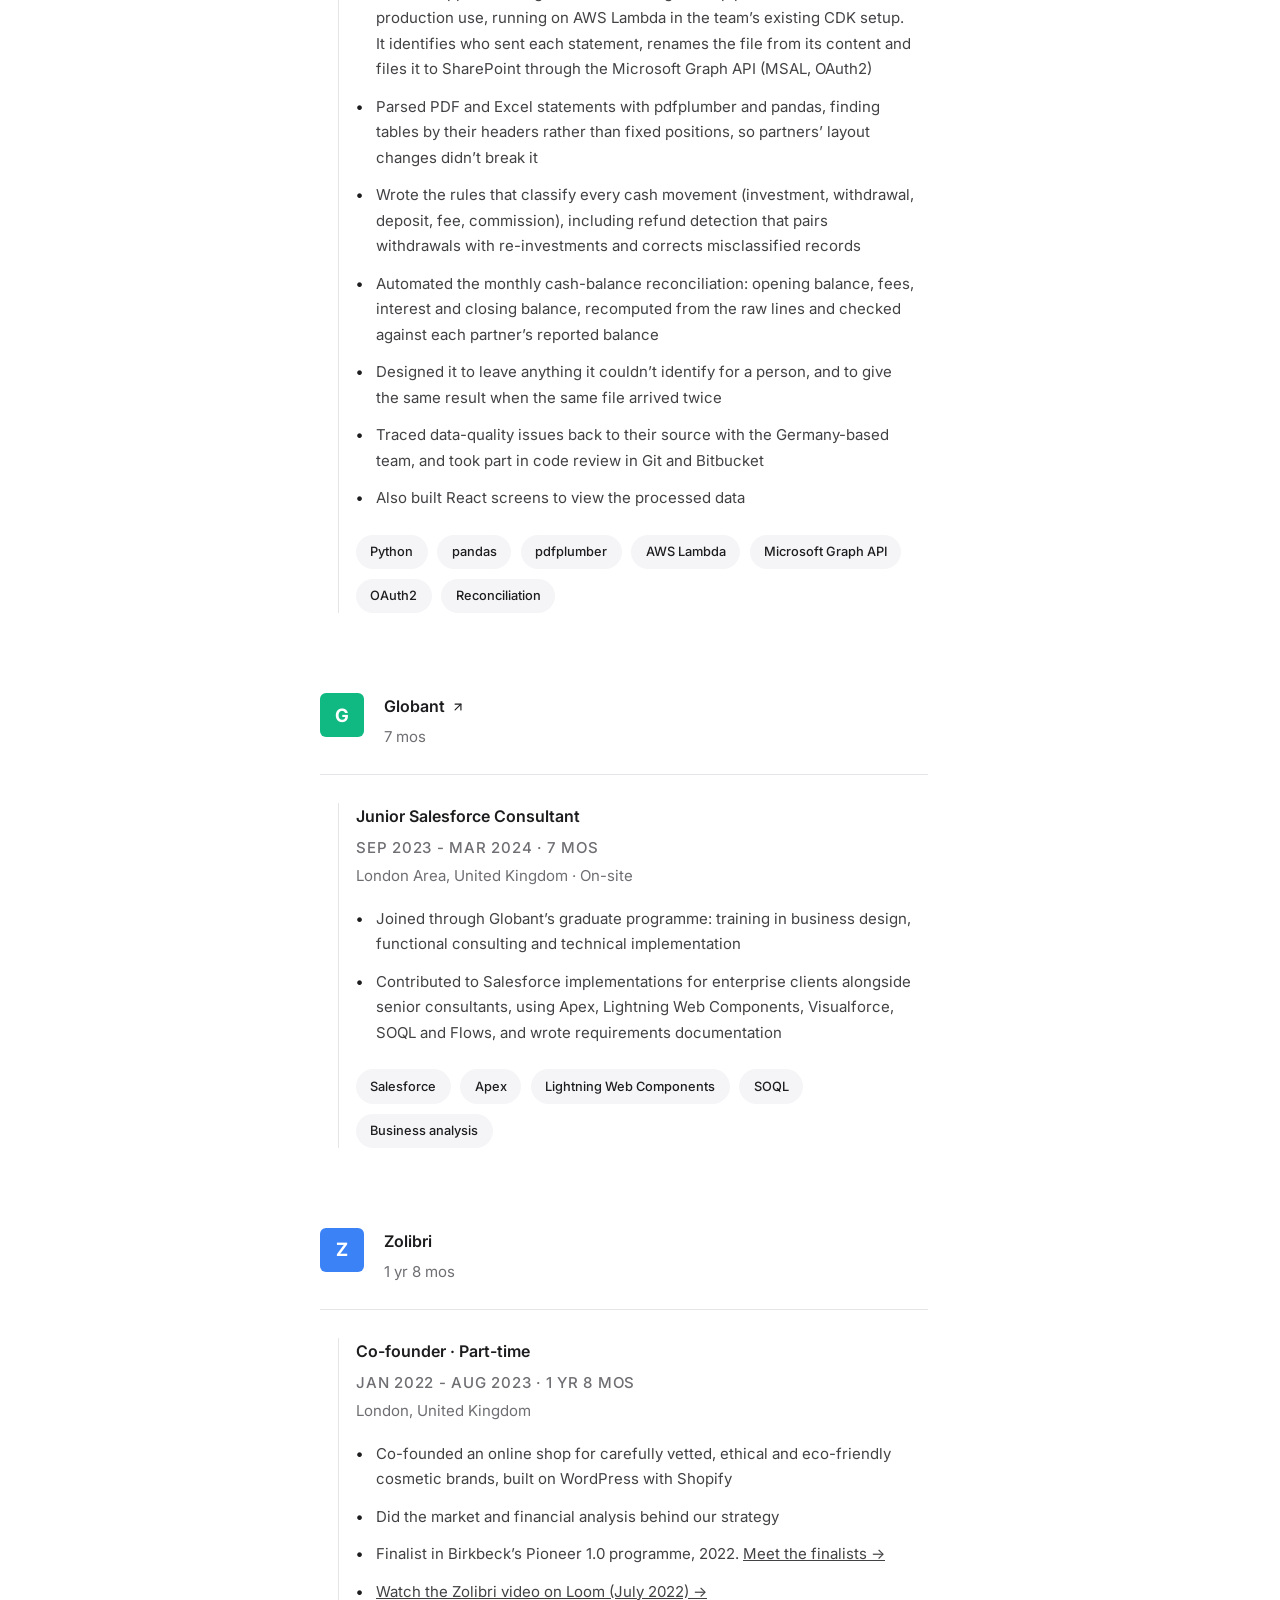
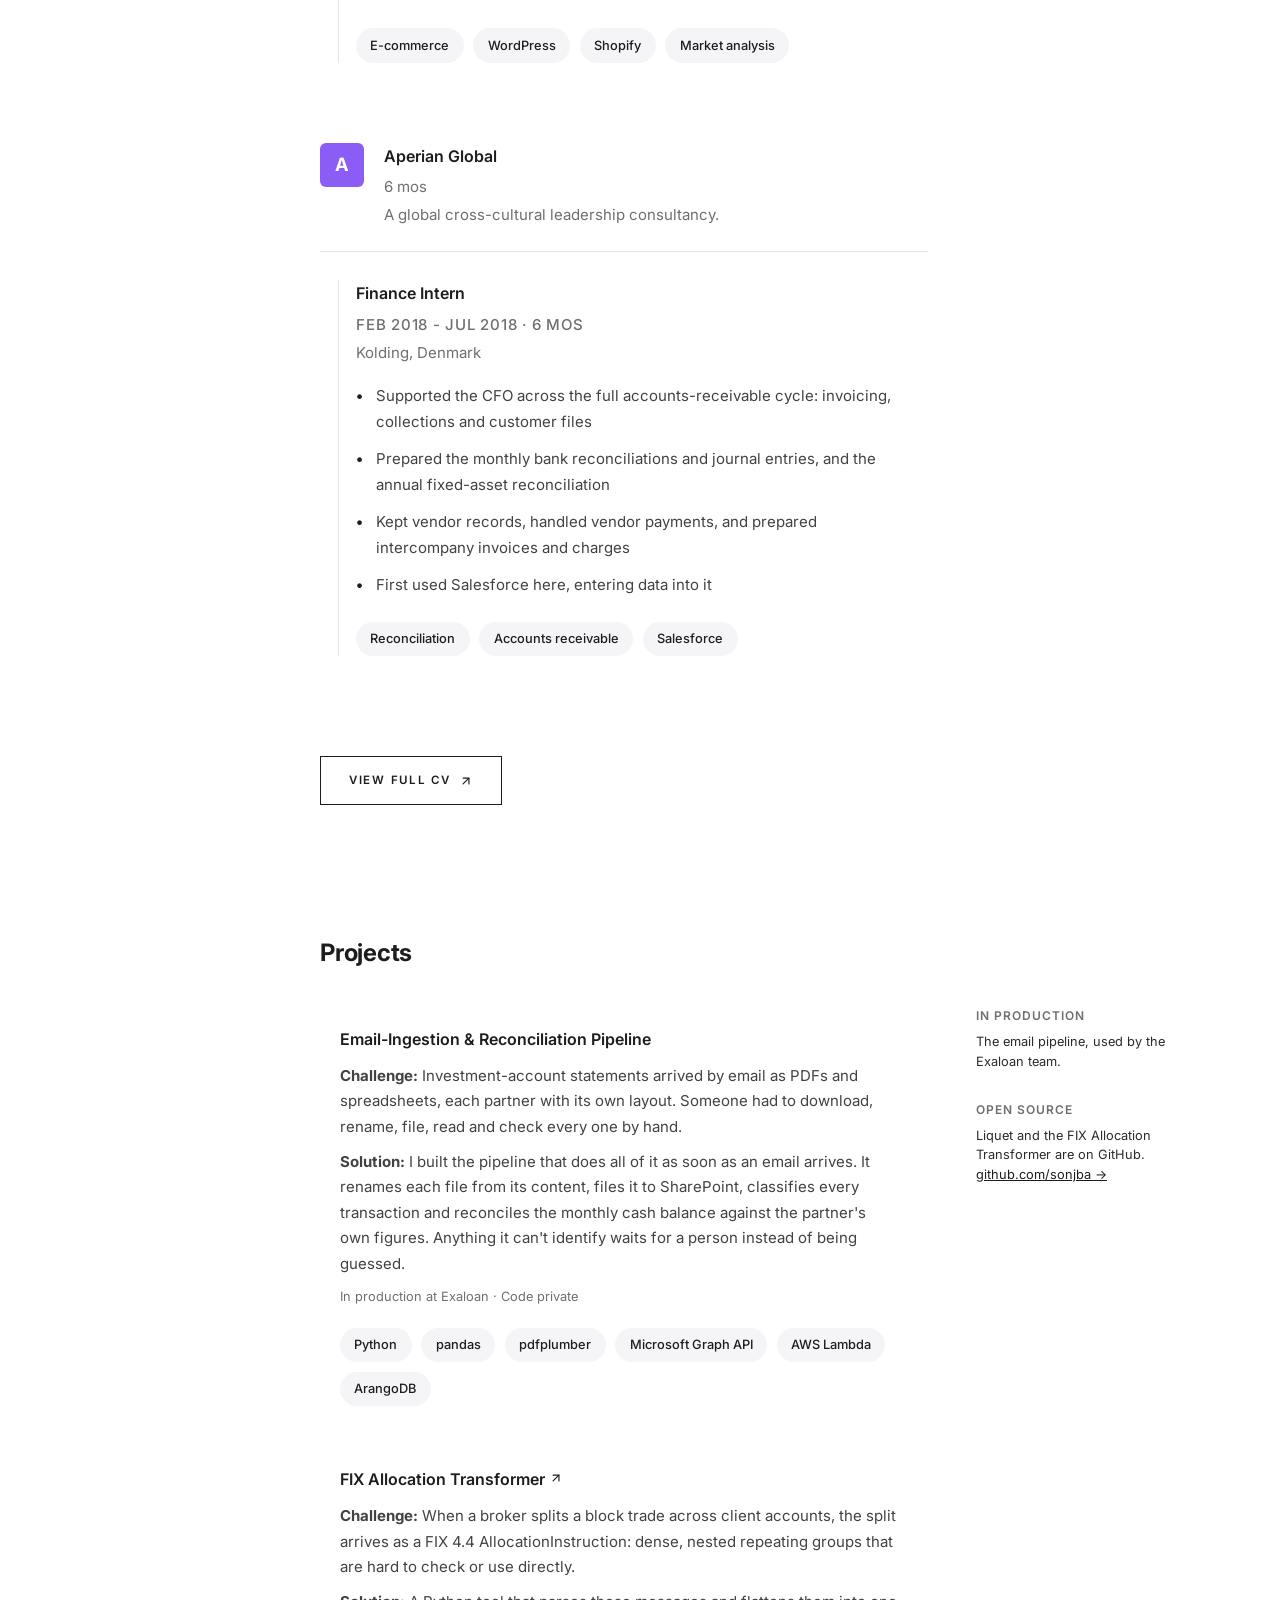
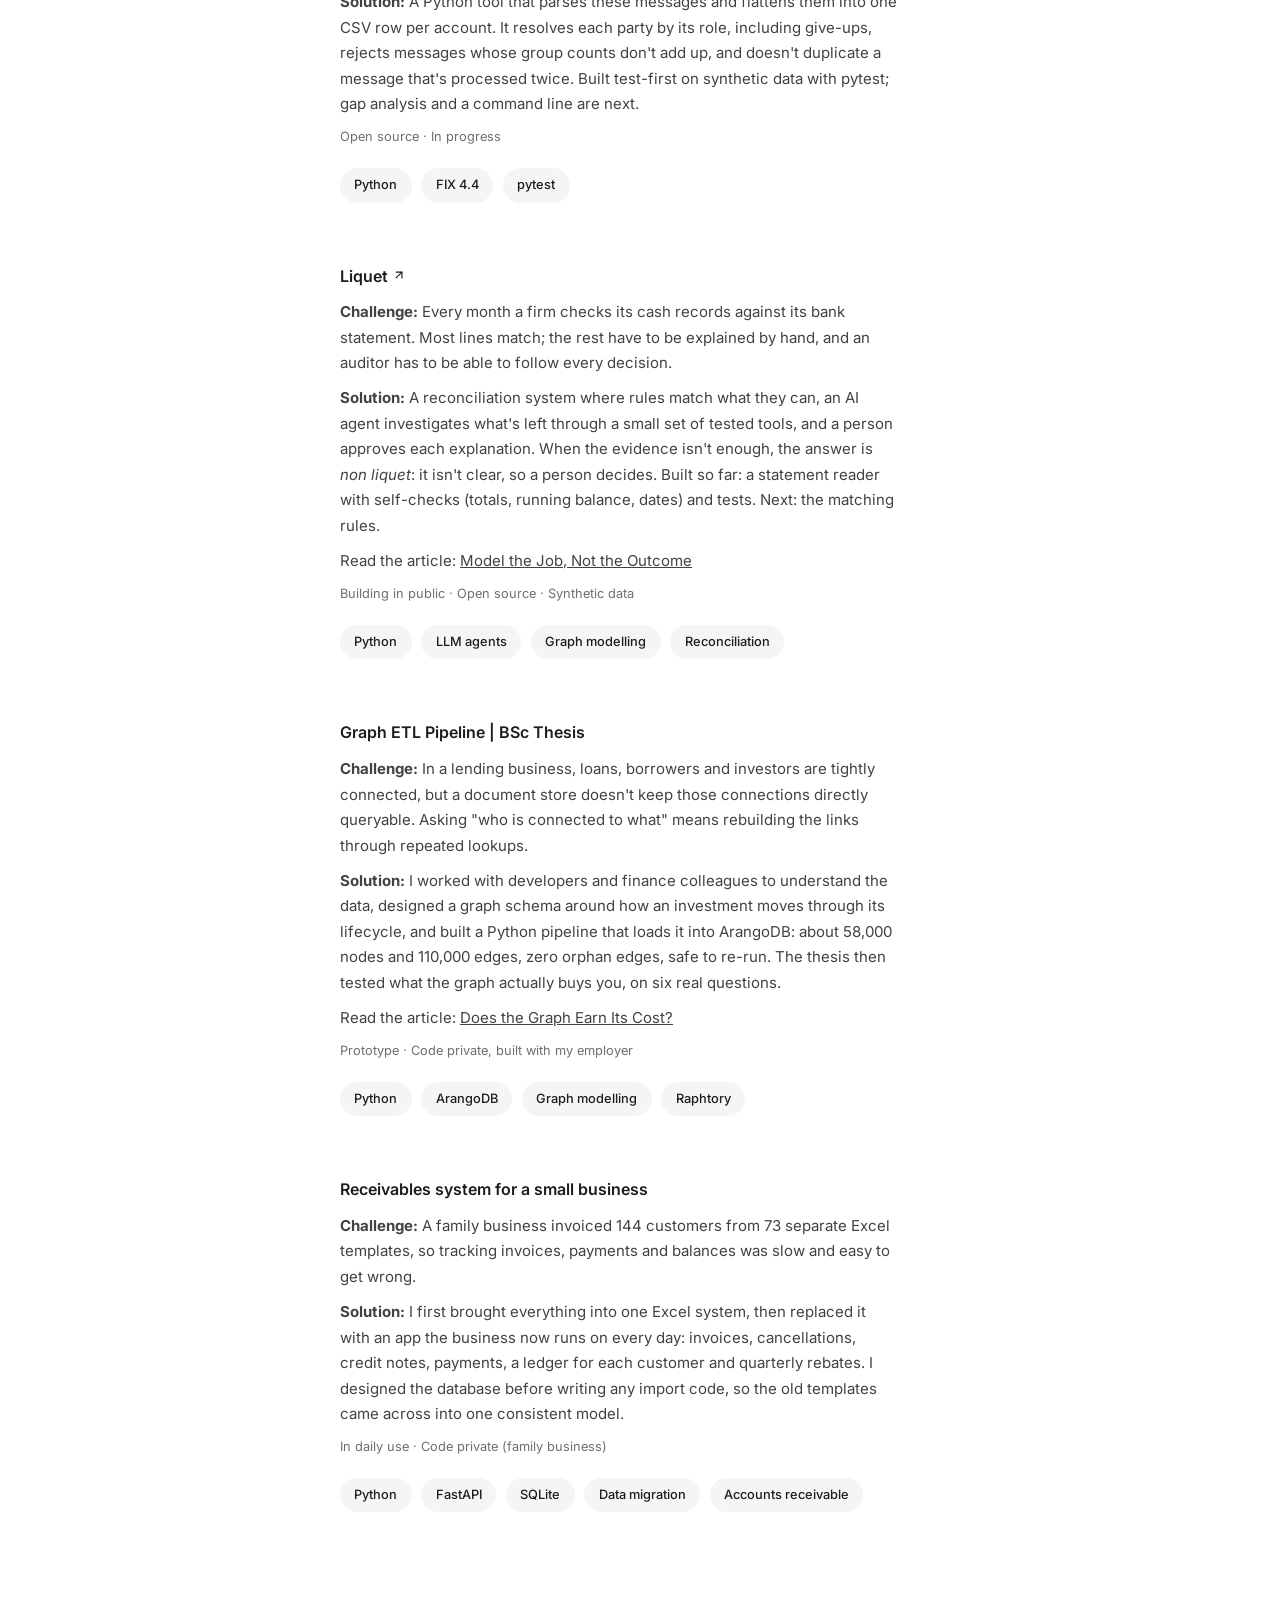
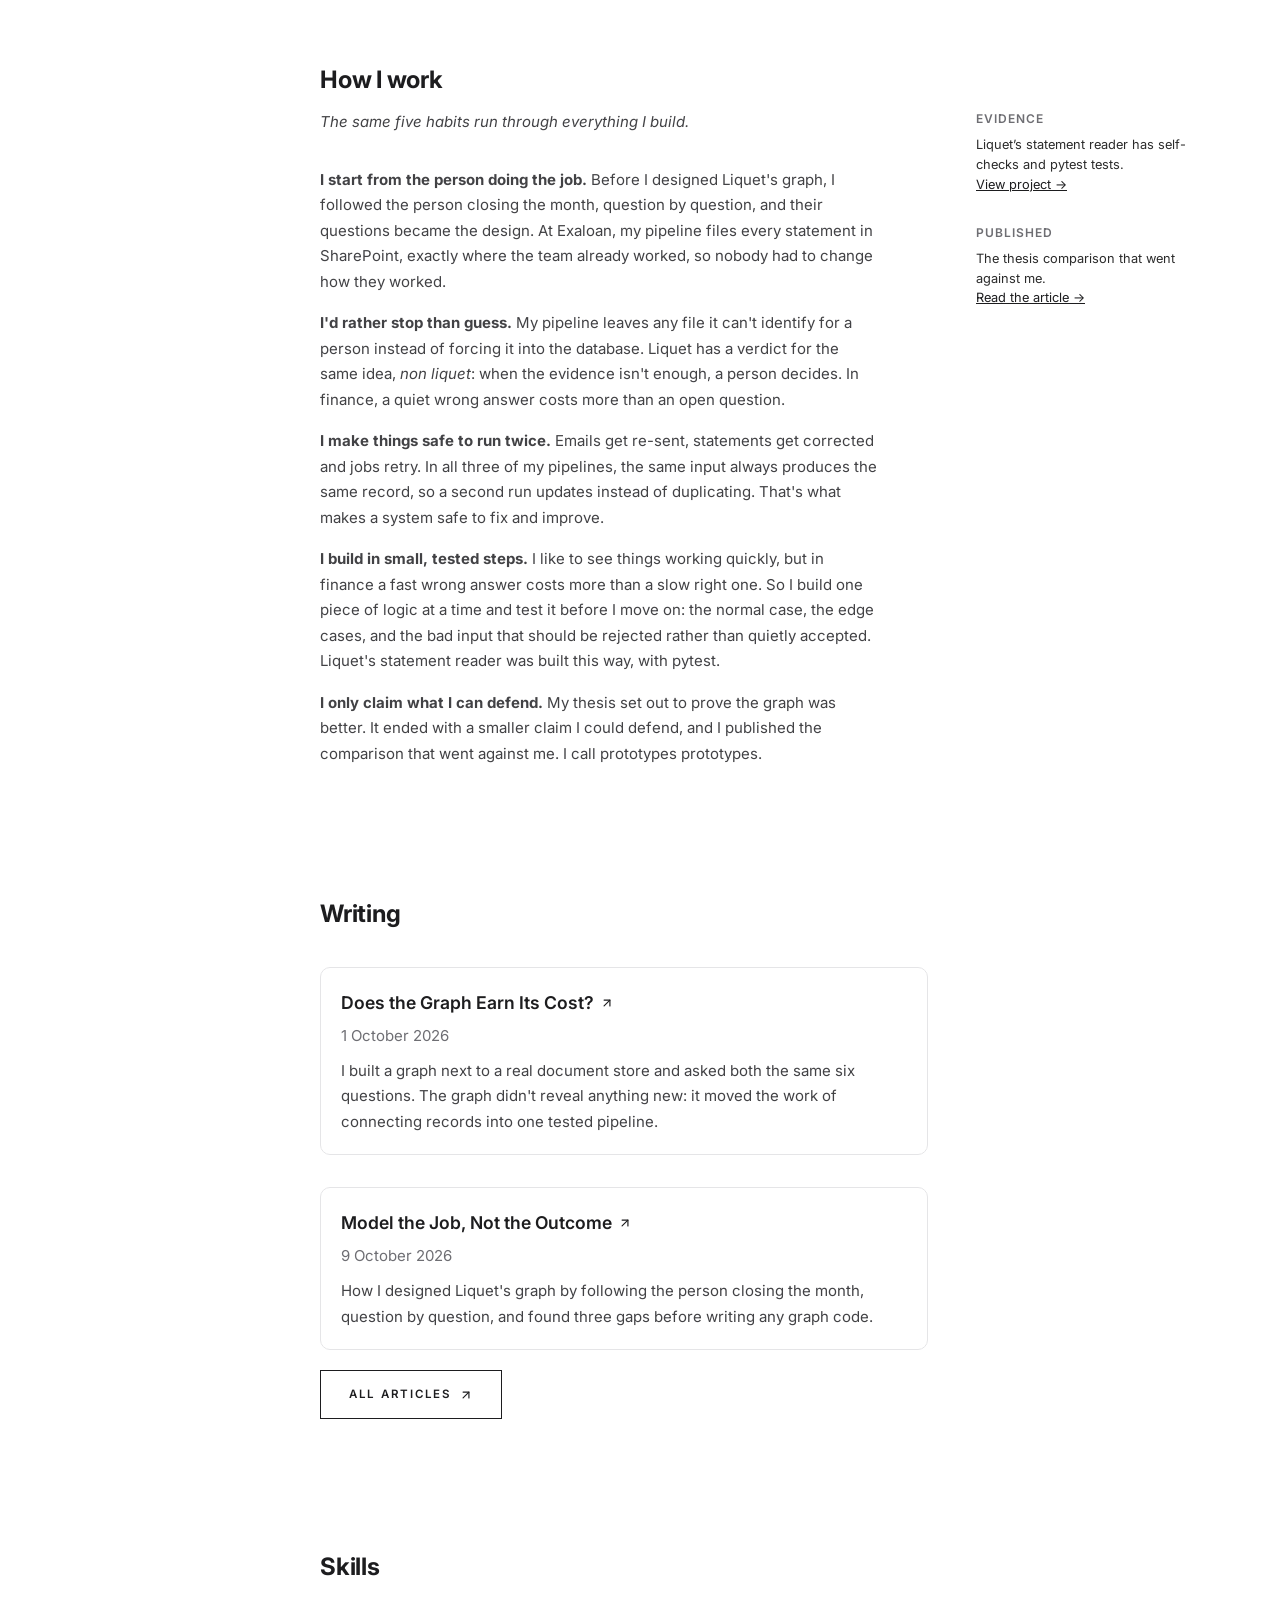
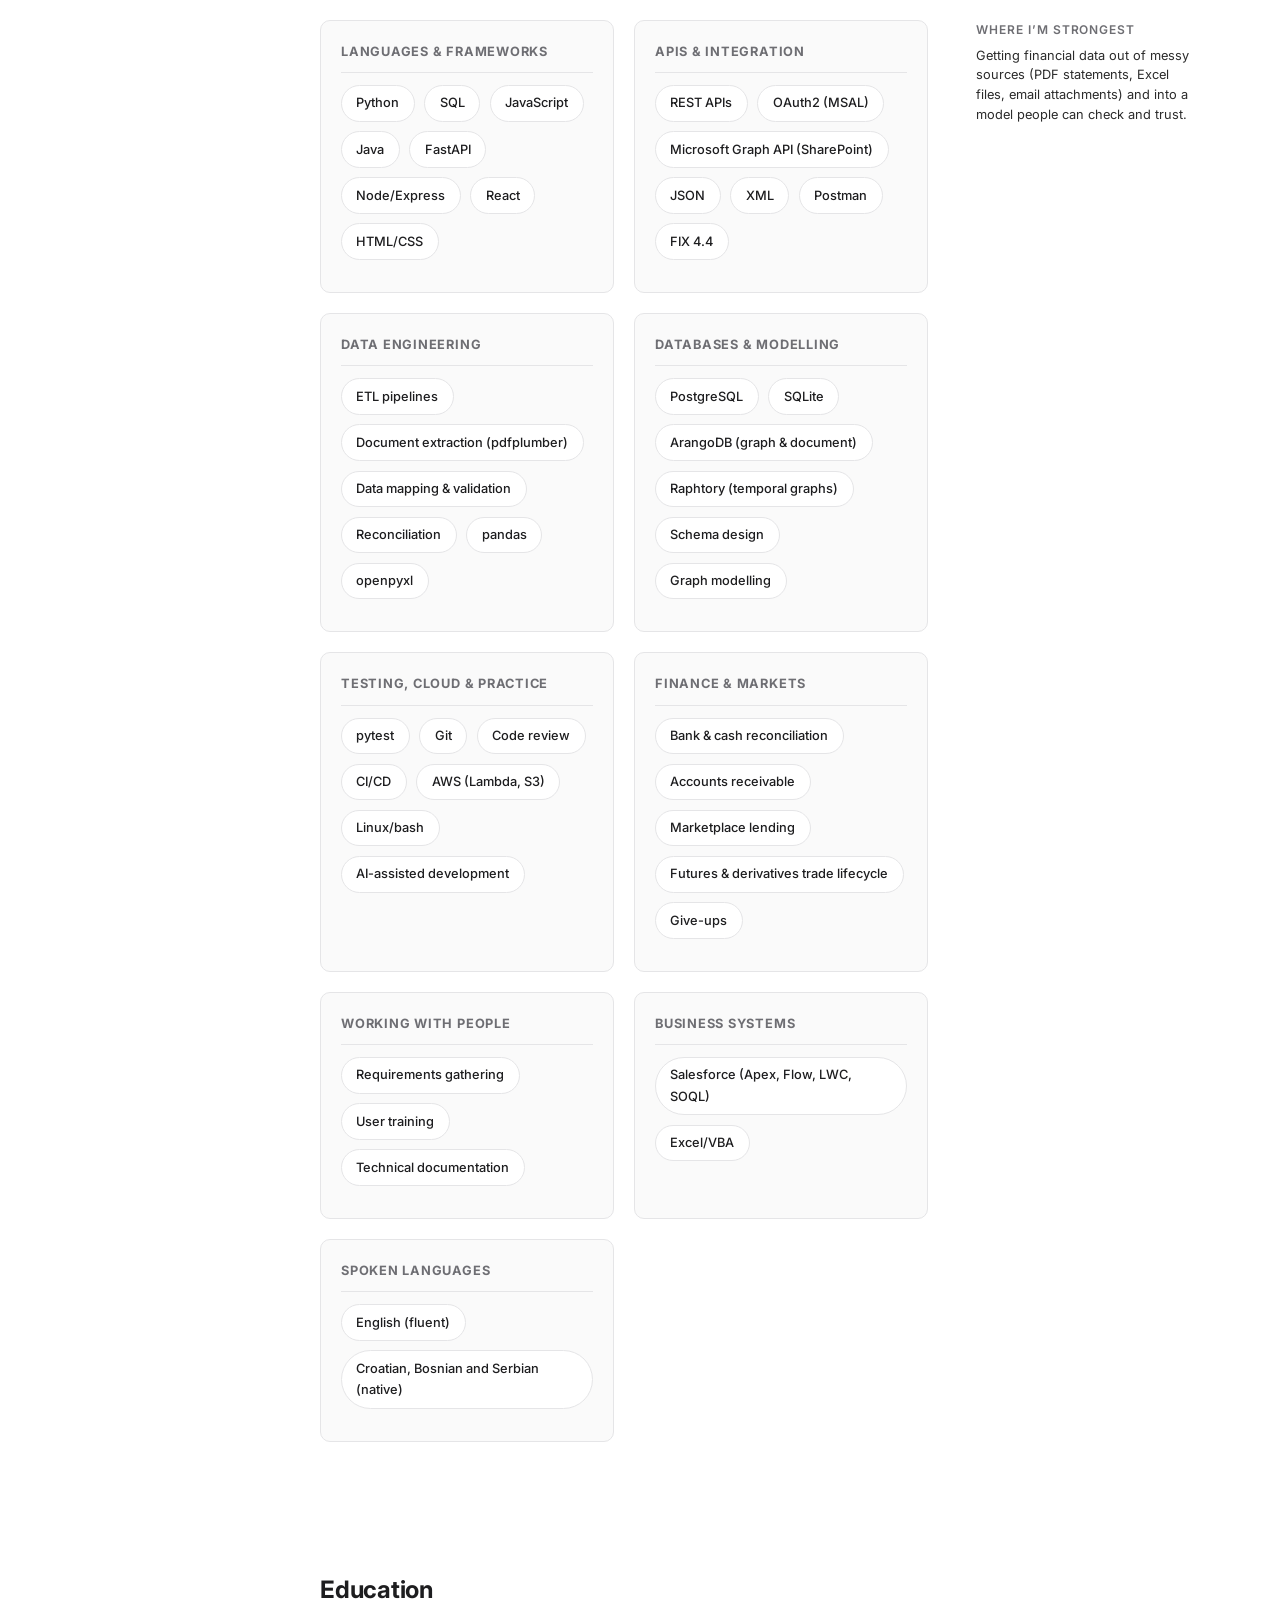
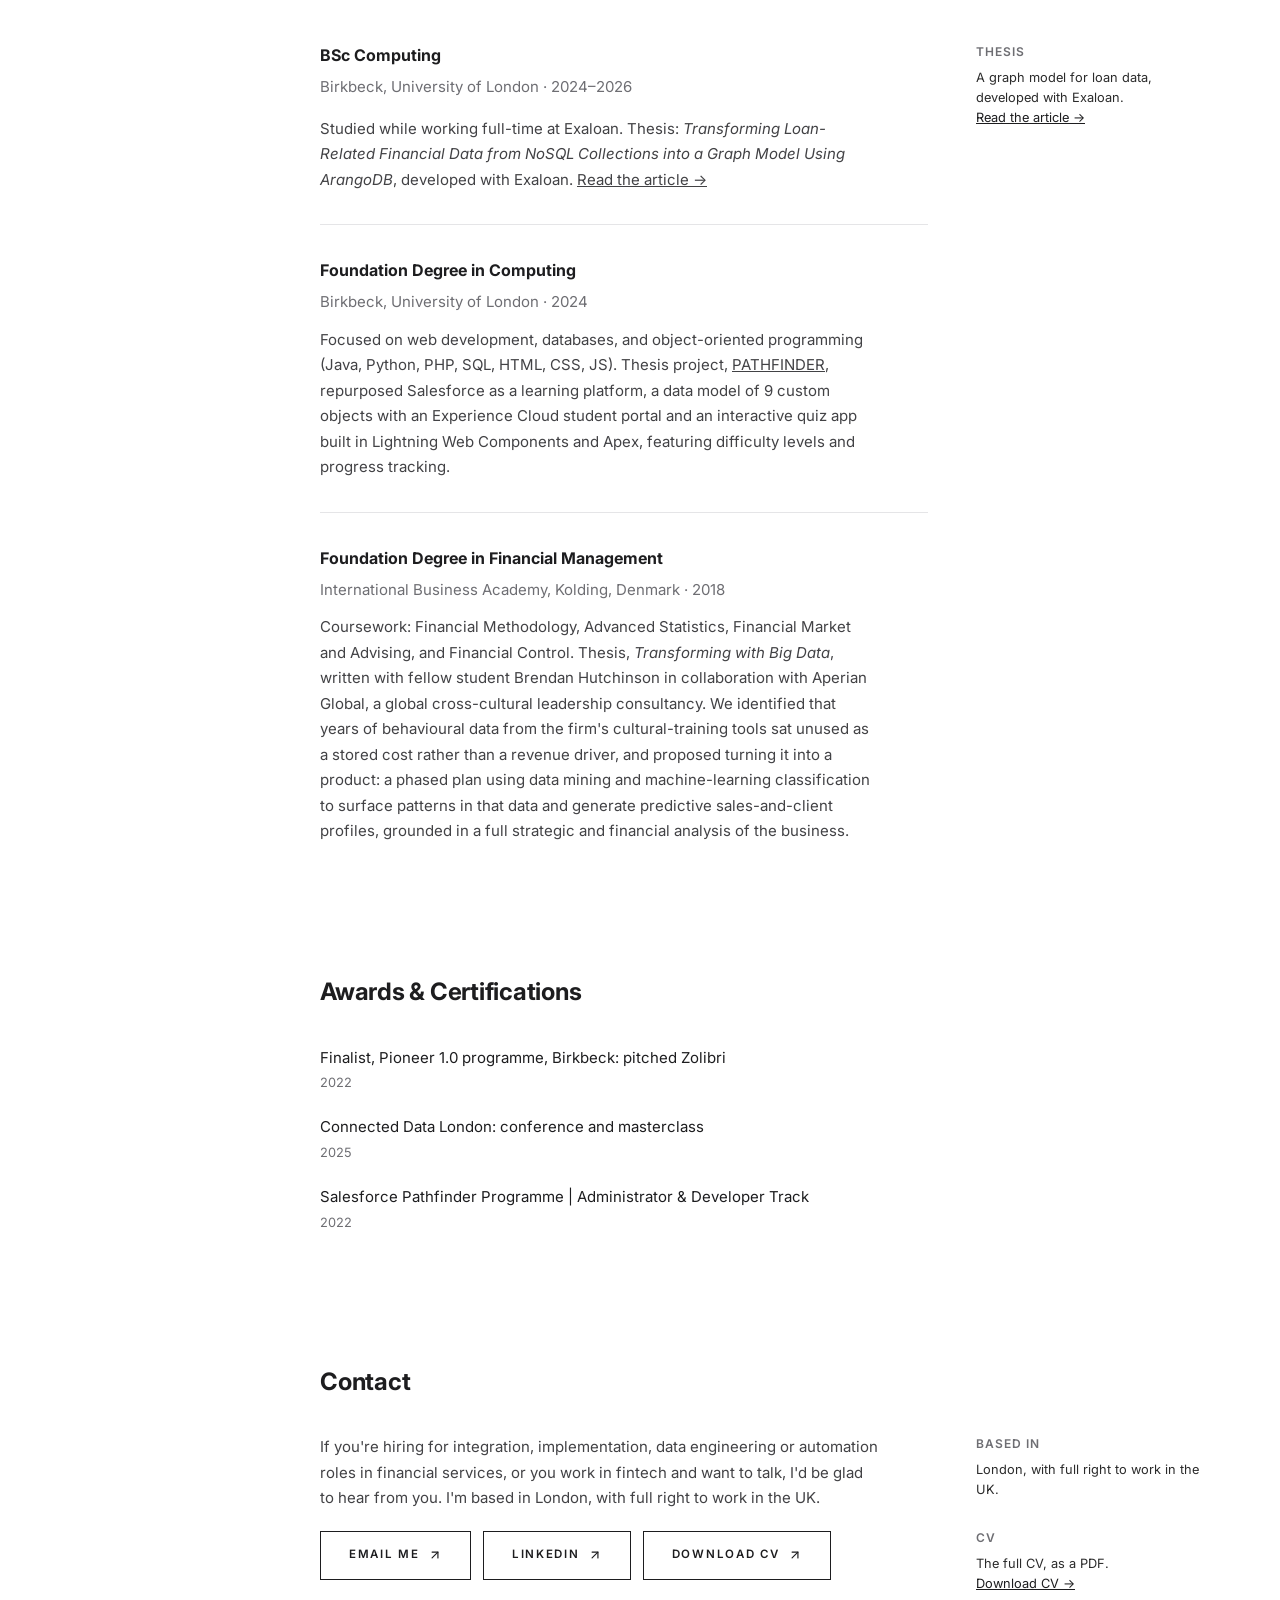
==== commit 8dba21c0: "design changed a bit for the mobile phones" ====
--- a/index.html
+++ b/index.html
@@ -799,7 +799,10 @@
               <li class="education-item">
                 <h3>Foundation Degree in Computing</h3>
                 <p class="education-meta">Birkbeck, University of London · 2024</p>
-                <p class="education-detail">
+                <p class="edu-summary">Web development, databases and object-oriented programming. Thesis project: PATHFINDER, a Salesforce learning platform.</p>
+            <button type="button" class="more-toggle" aria-expanded="false">Details</button>
+            <div class="edu-more">
+              <p class="education-detail">
                   Focused on web development, databases, and object-oriented programming
                   (Java, Python, PHP, SQL, HTML, CSS, JS). Thesis project,
                   <a href="https://github.com/sonjba/Salesforce-Quiz-App" target="_blank" rel="noopener">PATHFINDER</a>,
@@ -807,12 +810,16 @@
                   Experience Cloud student portal and an interactive quiz app built in Lightning Web
                   Components and Apex, featuring difficulty levels and progress tracking.
                 </p>
+            </div>
               </li>
 
               <li class="education-item">
                 <h3>Foundation Degree in Financial Management</h3>
                 <p class="education-meta">International Business Academy, Kolding, Denmark · 2018</p>
-                <p class="education-detail">
+                <p class="edu-summary">Finance coursework, and a thesis with Aperian Global on turning unused behavioural data into a product.</p>
+            <button type="button" class="more-toggle" aria-expanded="false">Details</button>
+            <div class="edu-more">
+              <p class="education-detail">
                   Coursework: Financial Methodology, Advanced Statistics, Financial Market and Advising,
                   and Financial Control. Thesis, <em>Transforming with Big Data</em>, written with fellow
                   student Brendan Hutchinson in collaboration with Aperian Global, a global cross-cultural
@@ -822,6 +829,7 @@
                   classification to surface patterns in that data and generate predictive sales-and-client
                   profiles, grounded in a full strategic and financial analysis of the business.
                 </p>
+            </div>
               </li>
 
             </ul>
--- a/css/style.css
+++ b/css/style.css
@@ -1939,3 +1939,309 @@
     transform: translateY(2px) rotate(-135deg);
   }
 }
+
+/* ---------- Phone: much more breathing room ---------- */
+@media (max-width: 47.99rem) {
+  .main-content {
+    padding: 2.5rem 1.75rem 5rem;
+  }
+
+  /* between sections */
+  section {
+    margin-bottom: 4.5rem;
+    padding-bottom: 4.5rem;
+  }
+
+  .hero {
+    margin-bottom: 4.5rem;
+    padding-bottom: 4.5rem;
+  }
+
+  .section-heading {
+    margin-bottom: 2rem;
+  }
+
+  /* text */
+  body {
+    line-height: 1.8;
+  }
+
+  .split-main p,
+  section p + p {
+    margin-top: 1.4rem;
+  }
+
+  .role-bullets li,
+  .project-card p,
+  .education-detail,
+  .split-main p {
+    line-height: 1.8;
+  }
+
+  .role-bullets li {
+    margin-bottom: 1rem;
+  }
+
+  /* experience */
+  .company-group {
+    margin-bottom: 4.5rem;
+  }
+
+  .company-header {
+    margin-bottom: 2rem;
+    padding-bottom: 1.75rem;
+  }
+
+  .role-item {
+    margin-bottom: 3.5rem;
+  }
+
+  .role-header {
+    margin-bottom: 1.25rem;
+  }
+
+  .role-summary,
+  .project-summary {
+    margin-top: 0.9rem;
+    line-height: 1.7;
+  }
+
+  /* tap bars */
+  .more-toggle {
+    margin-top: 1.5rem;
+    min-height: 52px;
+  }
+
+  .project-card.is-open .project-more,
+  .role-item.is-open .role-more {
+    margin-top: 1.5rem;
+  }
+
+  /* projects */
+  .project-list {
+    gap: 3.5rem;
+  }
+
+  .project-card h3 {
+    margin-bottom: 0.25rem;
+  }
+
+  .project-note {
+    margin-top: 1.25rem;
+  }
+
+  /* chips */
+  .tags,
+  .skills {
+    gap: 0.6rem;
+    margin-top: 1.25rem;
+  }
+
+  .tags li,
+  .skills li {
+    padding: 0.3rem 0.8rem;
+  }
+
+  /* skills groups */
+  .skills-groups {
+    gap: 1.1rem;
+  }
+
+  .skill-toggle {
+    min-height: 56px;
+  }
+
+  /* education, awards */
+  .education-item + .education-item {
+    margin-top: 3rem;
+    padding-top: 3rem;
+  }
+
+  .cert-list {
+    gap: 2rem;
+  }
+
+  .testimonial-quote {
+    margin-bottom: 2rem;
+    line-height: 1.8;
+  }
+
+  .next-link {
+    margin-top: 2.5rem;
+  }
+
+  .hero-actions {
+    gap: 0.9rem;
+  }
+}
+
+/* Phone: compact inside each experience entry, generous between entries */
+@media (max-width: 47.99rem) {
+  .company-header {
+    margin-bottom: 1.25rem;
+    padding-bottom: 1.25rem;
+    align-items: center;
+  }
+
+  .company-header-info h3,
+  .company-duration,
+  .company-header-info .role-location {
+    line-height: 1.4;
+  }
+
+  .company-duration {
+    margin-top: 0.1rem;
+  }
+
+  .company-header-info .role-location {
+    margin-top: 0.4rem;
+  }
+
+  .role-header {
+    margin-bottom: 0.6rem;
+  }
+
+  .role-header h4 {
+    line-height: 1.35;
+  }
+
+  .role-date,
+  .role-location {
+    line-height: 1.4;
+    margin-top: 0.2rem;
+  }
+
+  .role-summary {
+    margin-top: 0.6rem;
+    line-height: 1.6;
+  }
+
+  .role-item .more-toggle {
+    margin-top: 1rem;
+    min-height: 48px;
+  }
+
+  .role-item .tags {
+    margin-top: 1rem;
+  }
+
+  /* the space stays between entries */
+  .role-item {
+    margin-bottom: 3.5rem;
+  }
+
+  .company-group {
+    margin-bottom: 5rem;
+  }
+}
+
+@media (max-width: 47.99rem) {
+  /* the general paragraph spacing was pushing these lines apart */
+  .role-header p + p,
+  .company-header-info p + p,
+  .role-header h4 + p {
+    margin-top: 0.2rem;
+  }
+
+  .company-header {
+    align-items: flex-start;
+  }
+}
+
+/* Phone: experience entries alternate light grey and white, edge to edge */
+@media (max-width: 47.99rem) {
+  .company-group {
+    margin-bottom: 0;
+    margin-inline: -1.75rem;
+    padding: 3rem 1.75rem;
+  }
+
+  .company-group:nth-of-type(odd) {
+    background: #f4f4f6;
+  }
+
+  .company-group:nth-of-type(odd) .more-toggle,
+  .company-group:nth-of-type(odd) .tags li {
+    background: #ffffff;
+  }
+
+  .company-group:nth-of-type(odd) .company-header {
+    border-bottom-color: #e2e2e6;
+  }
+
+  .company-group .role-item:last-child {
+    margin-bottom: 0;
+  }
+
+  .split-main > .cv-link,
+  .cv-link {
+    margin-top: 3rem;
+  }
+}
+
+/* Phone: project cards alternate light grey and white, edge to edge */
+@media (max-width: 47.99rem) {
+  .project-list {
+    gap: 0;
+  }
+
+  .project-card {
+    margin-inline: -1.75rem;
+    padding: 3rem 1.75rem;
+    border-radius: 0;
+  }
+
+  .project-card:nth-child(odd) {
+    background: #f4f4f6;
+  }
+
+  .project-card:nth-child(odd) .more-toggle,
+  .project-card:nth-child(odd) .tags li {
+    background: #ffffff;
+  }
+}
+
+/* Education: older degrees open on tap on phones */
+.edu-summary {
+  display: none;
+}
+
+@media (max-width: 47.99rem) {
+  .edu-summary {
+    display: block;
+    margin-top: 0.6rem;
+    line-height: 1.6;
+  }
+
+  .edu-more {
+    display: none;
+  }
+
+  .education-item.is-open .edu-more {
+    display: block;
+    margin-top: 1.25rem;
+  }
+
+  .education-item.is-open > .more-toggle::after {
+    transform: translateY(2px) rotate(-135deg);
+  }
+
+  .education-item .more-toggle {
+    margin-top: 1rem;
+    min-height: 48px;
+  }
+
+  .education-item + .education-item {
+    margin-top: 2rem;
+    padding-top: 2rem;
+  }
+
+  .education-item .education-meta {
+    line-height: 1.4;
+    margin-top: 0.2rem;
+  }
+
+  .education-item h3 {
+    line-height: 1.35;
+  }
+}
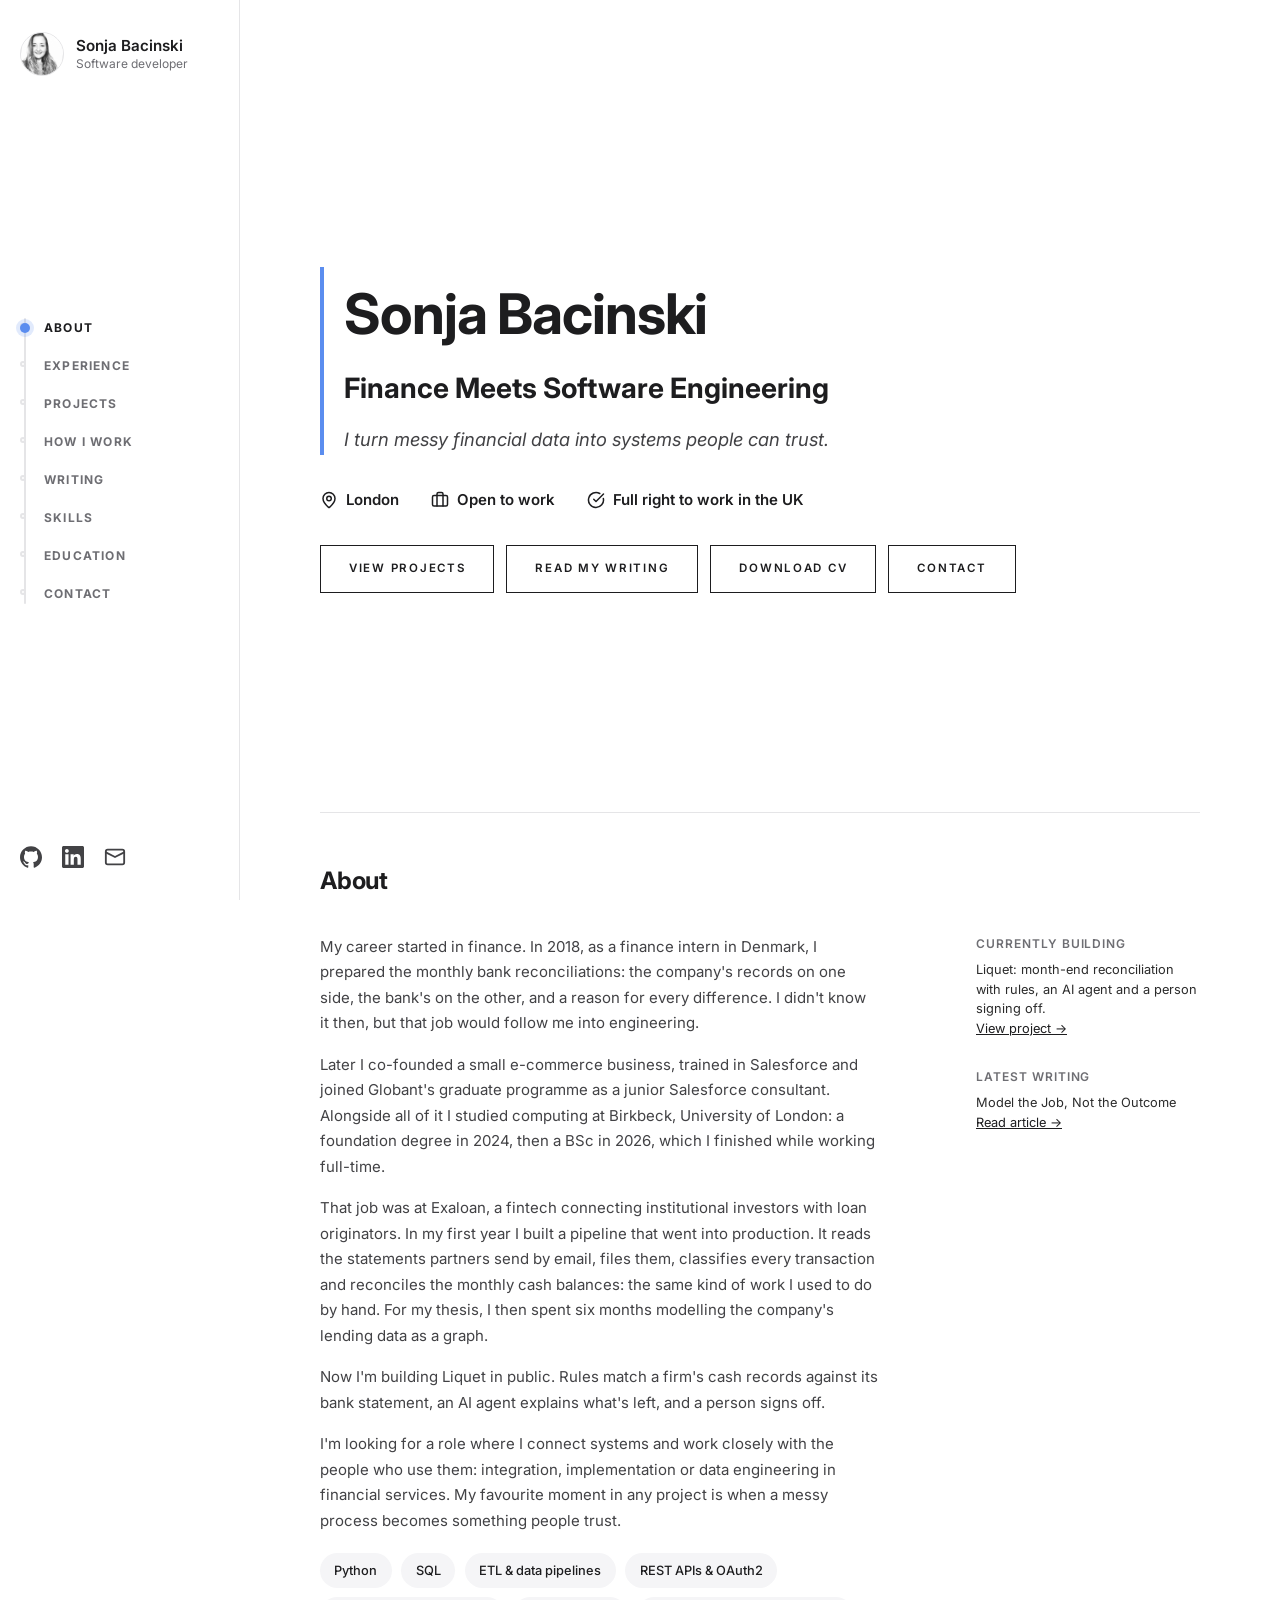
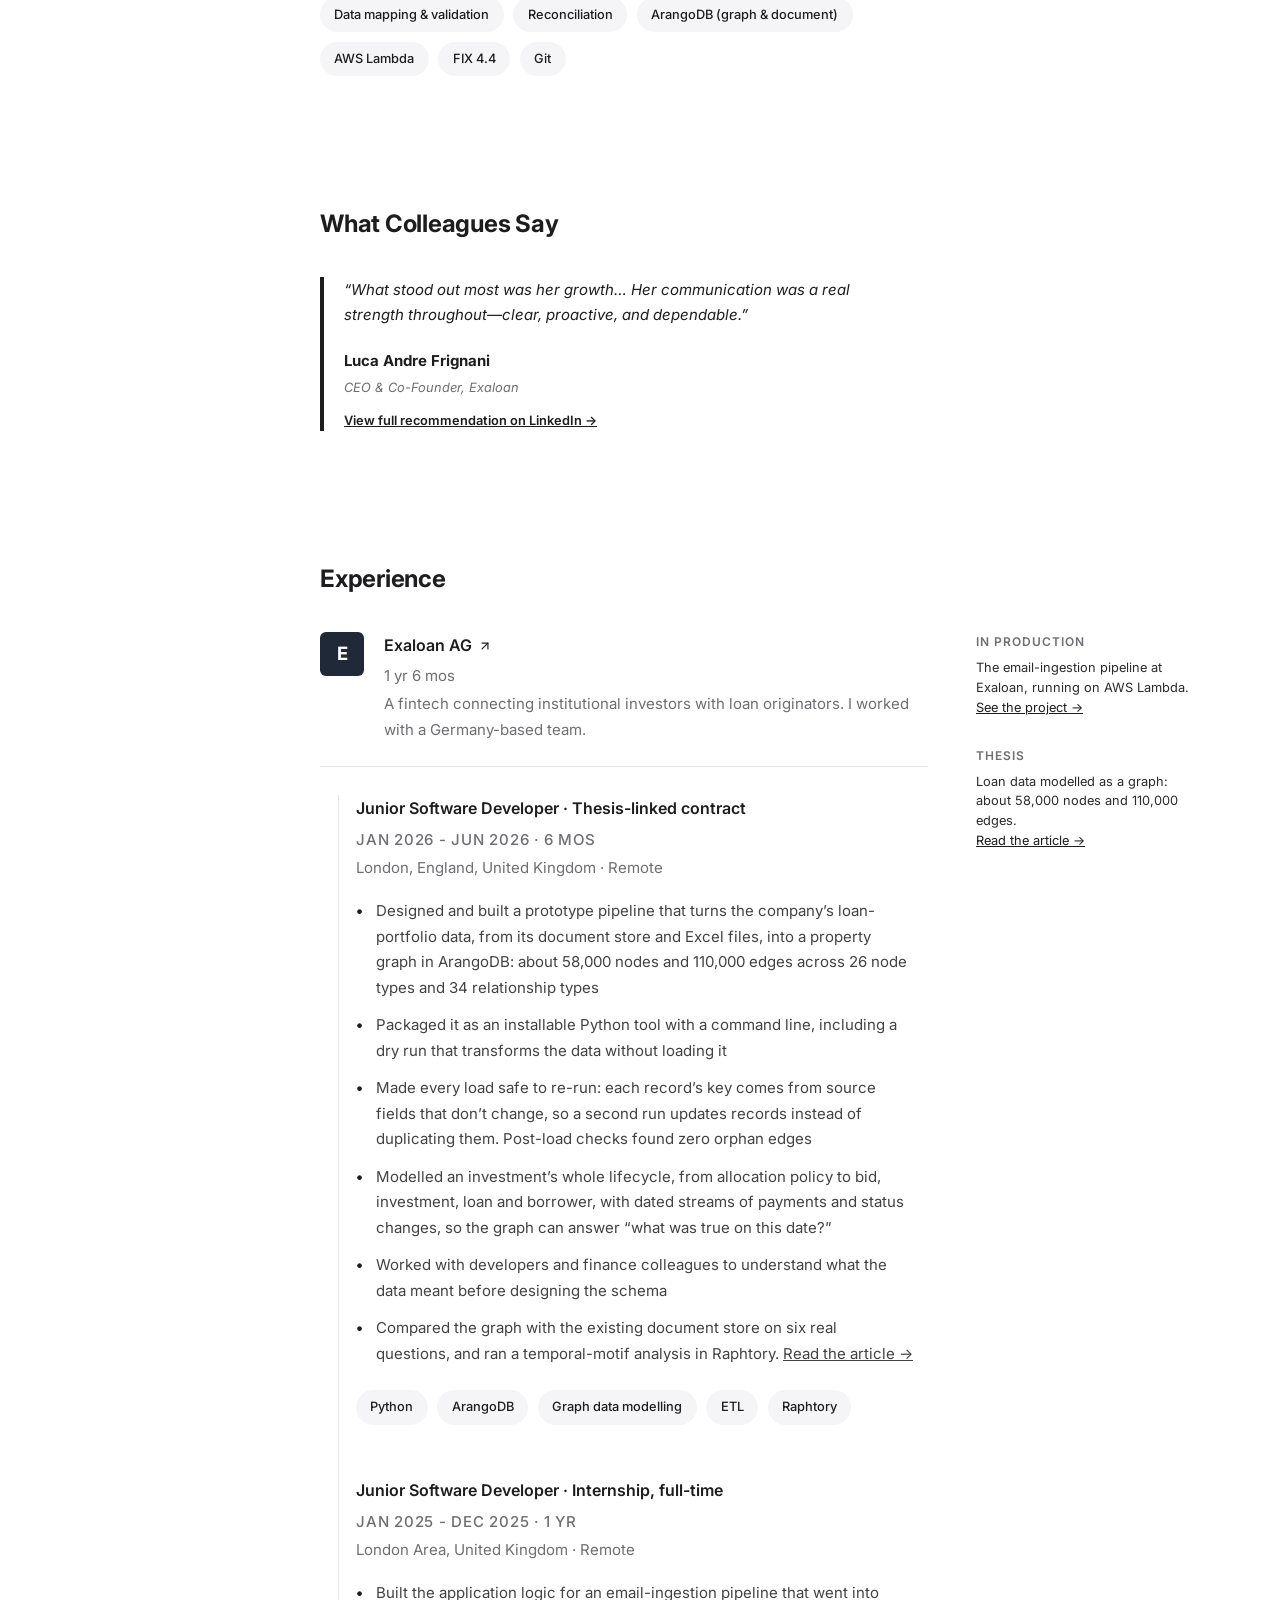
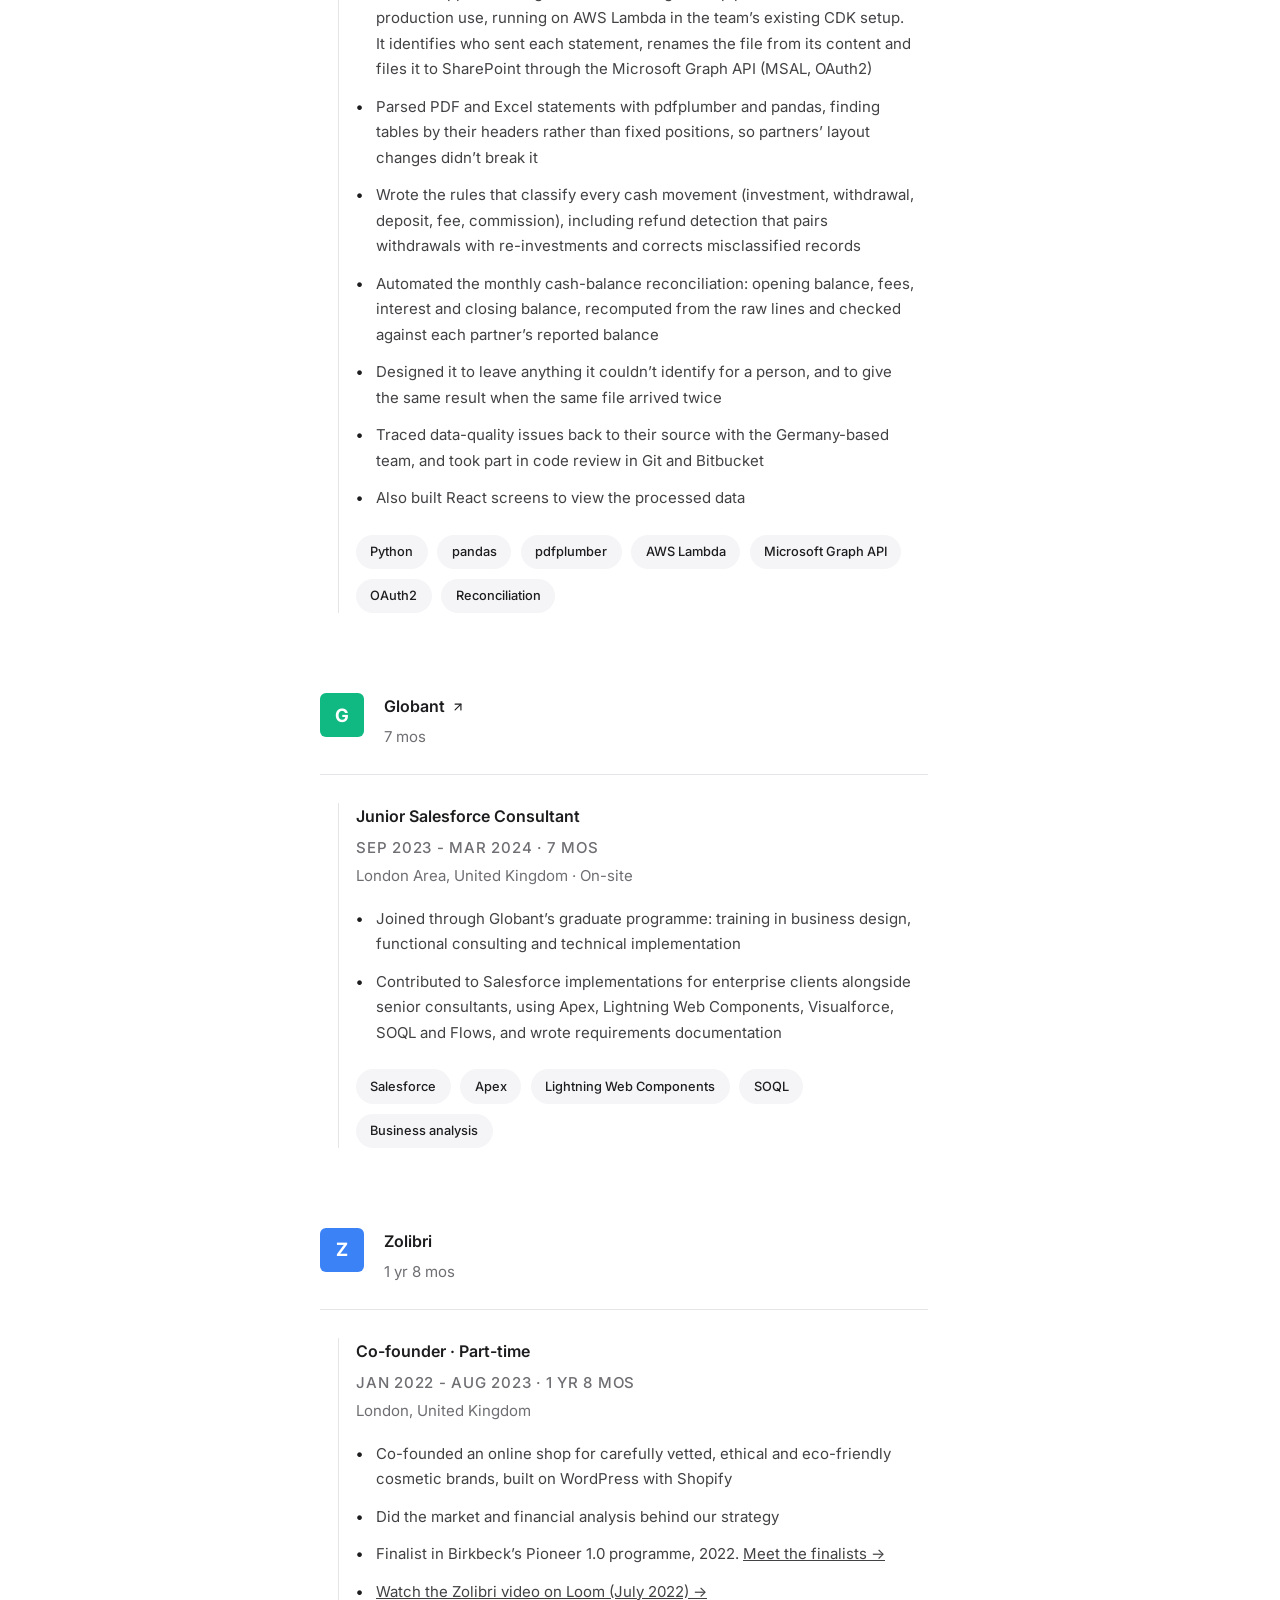
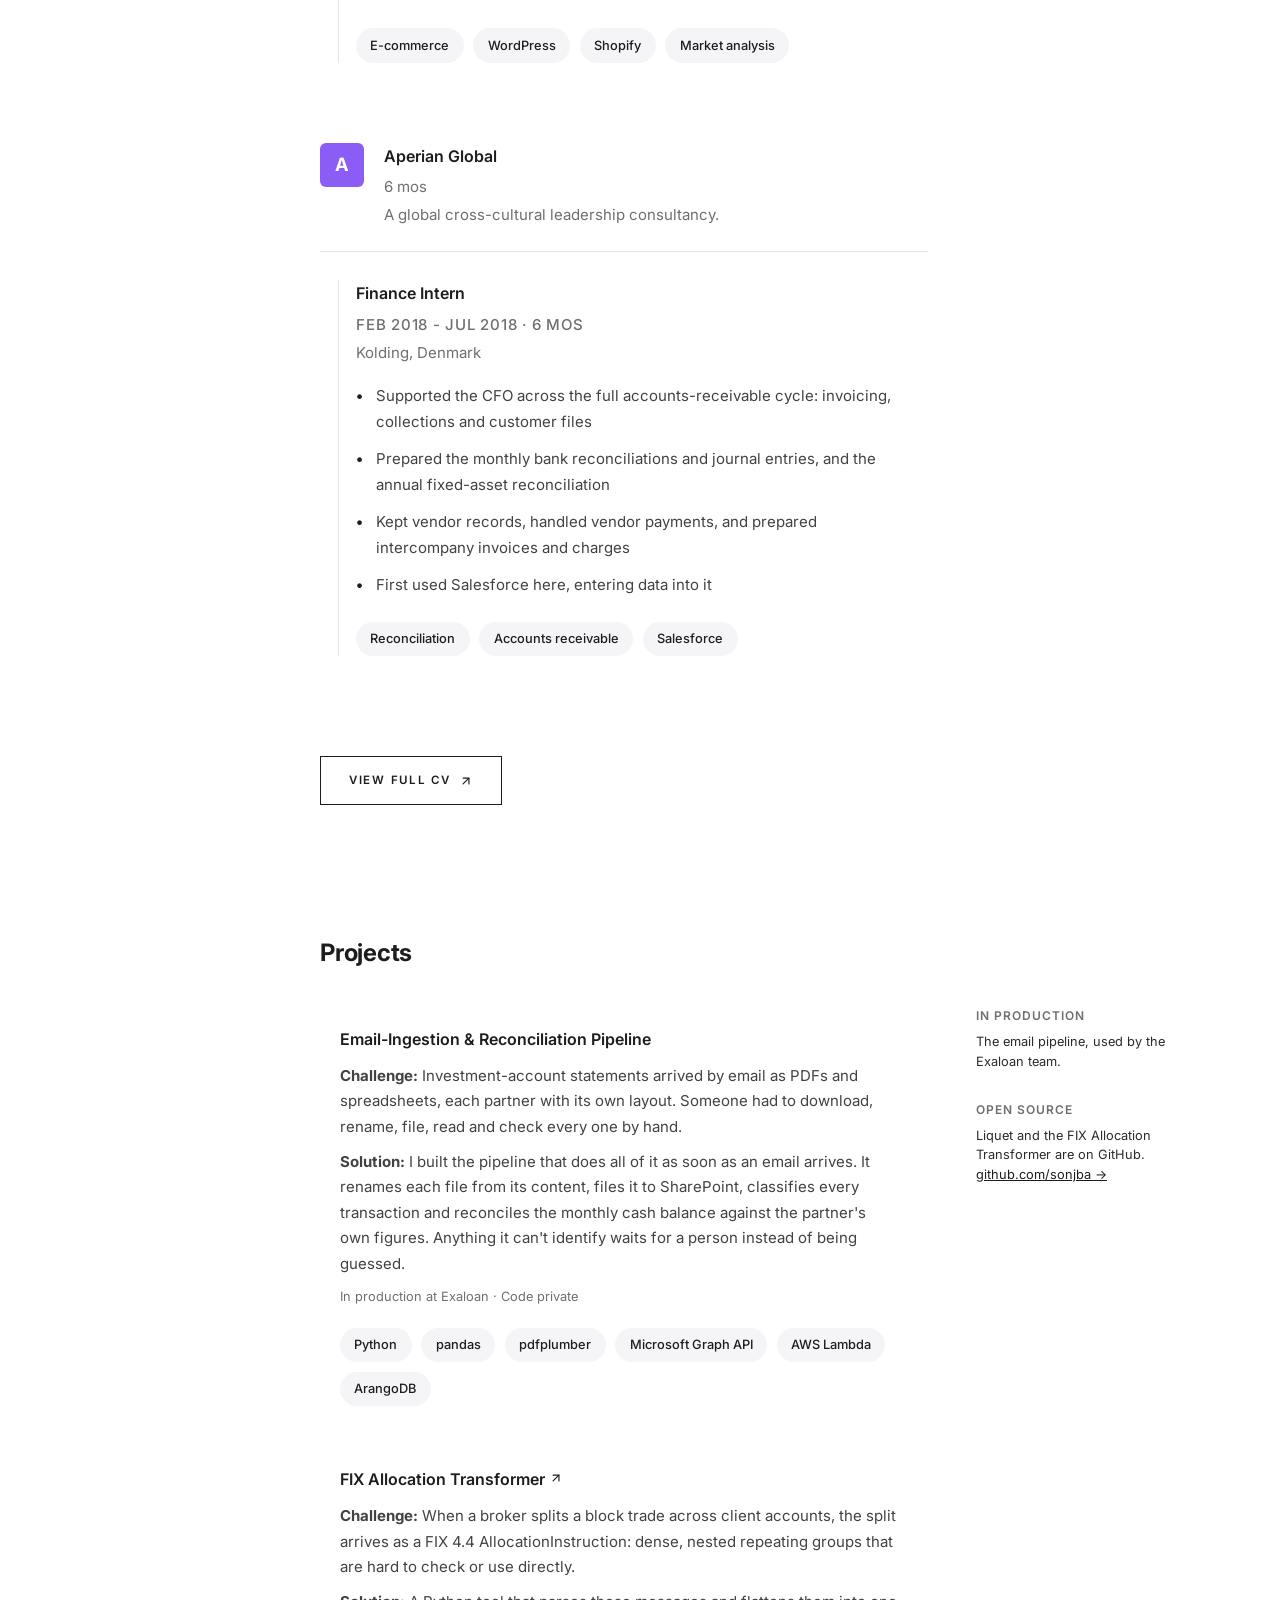
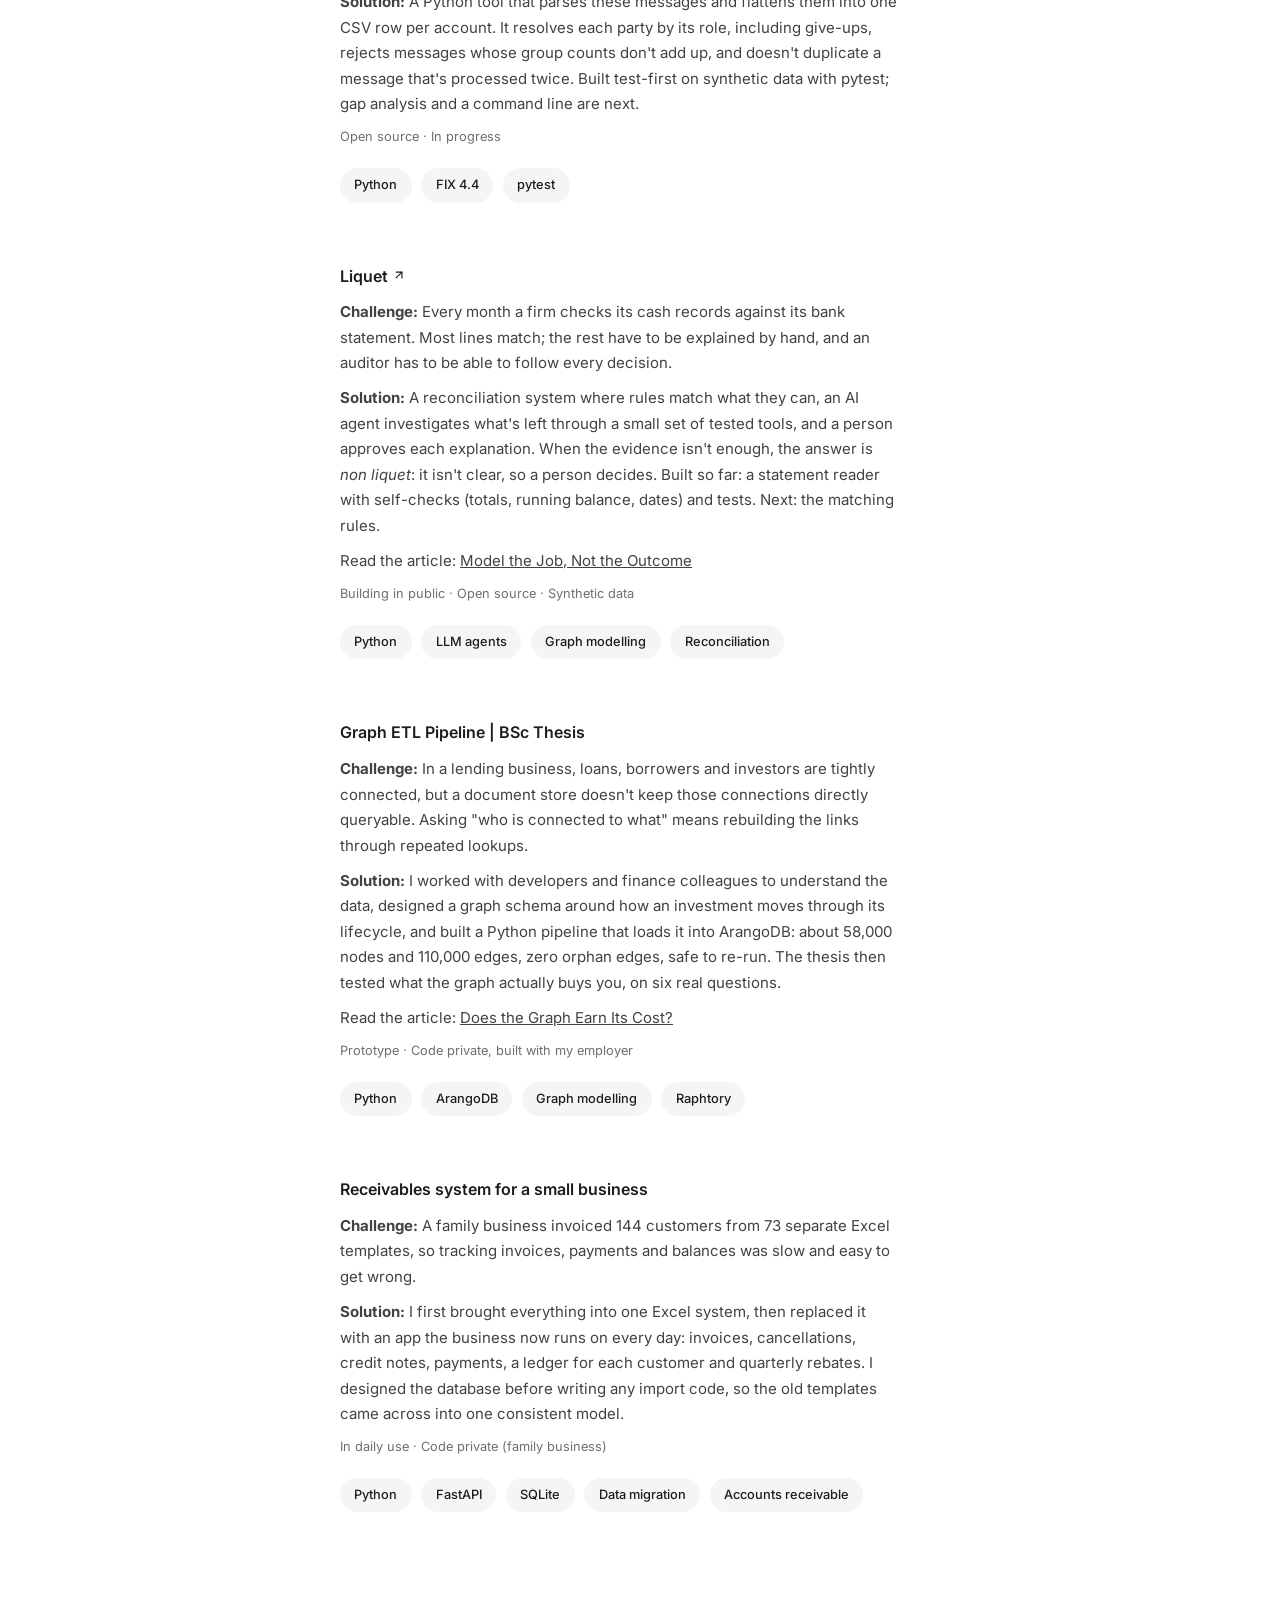
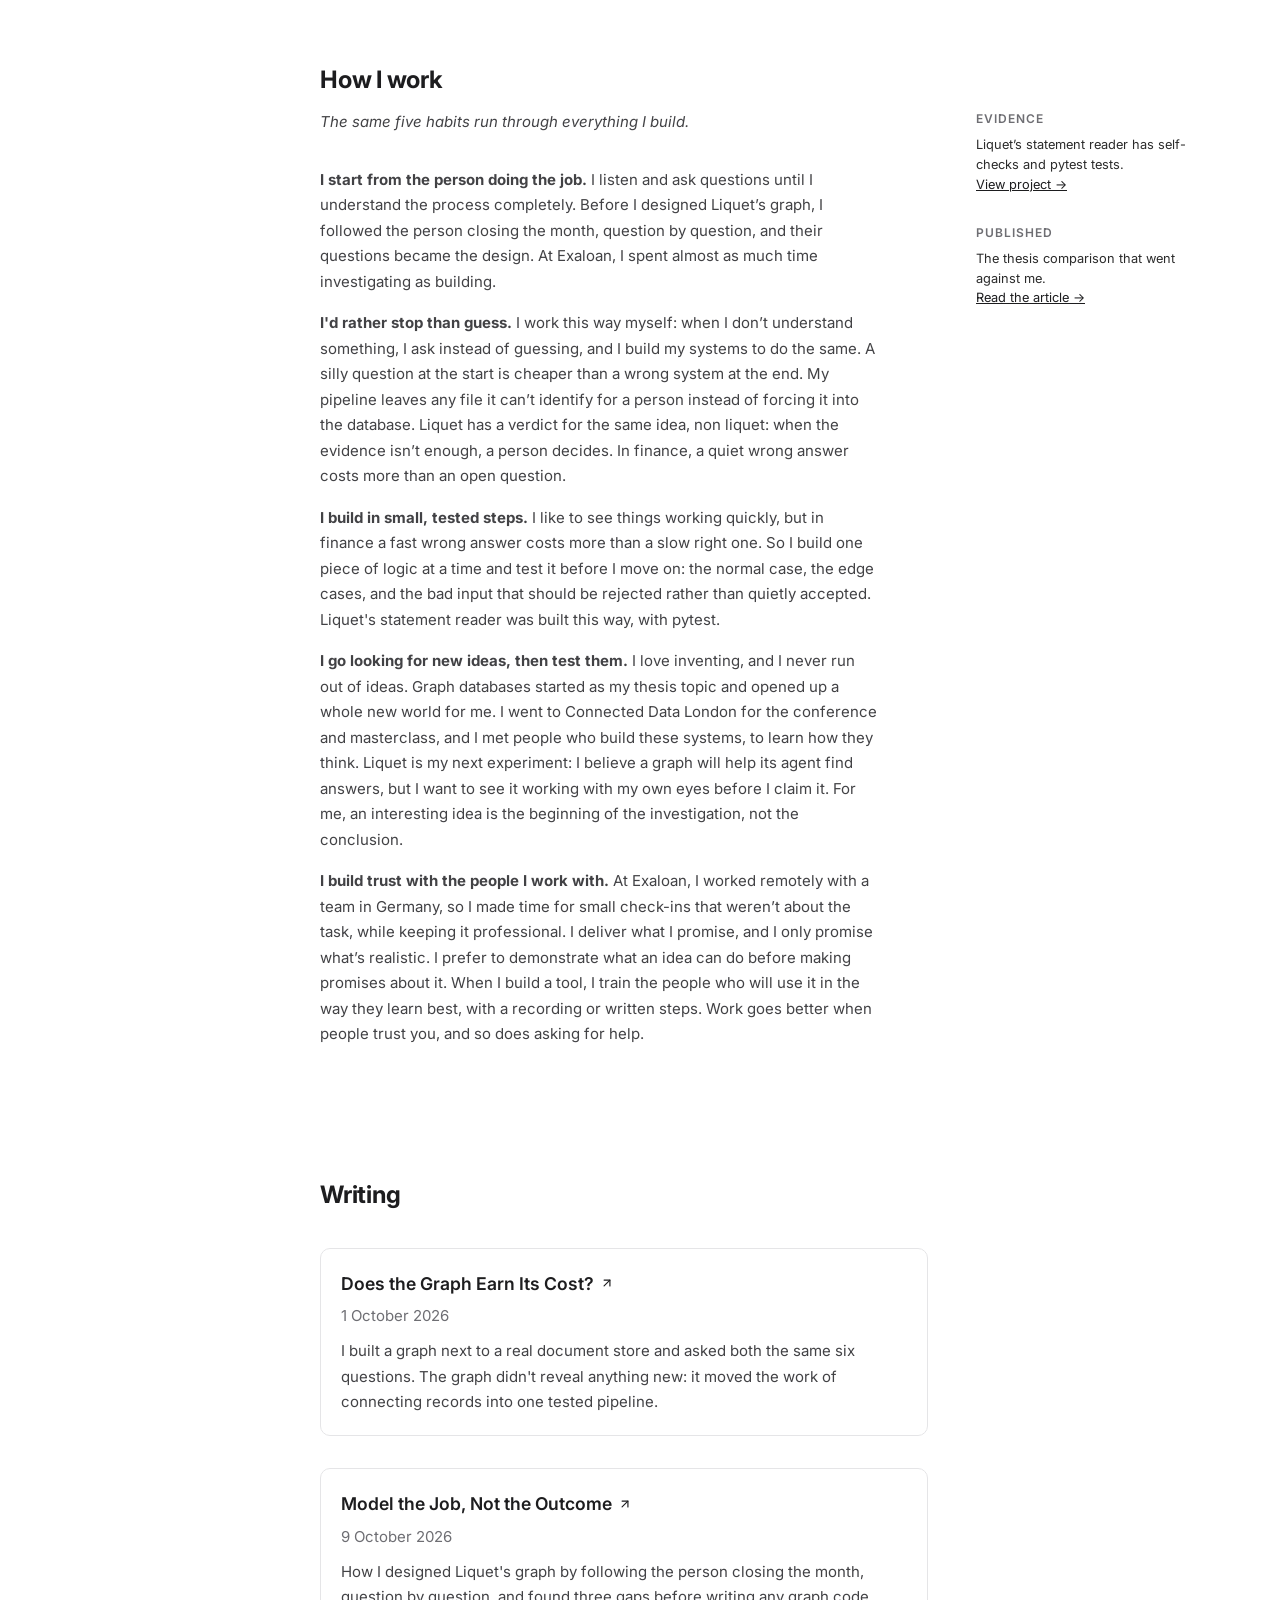
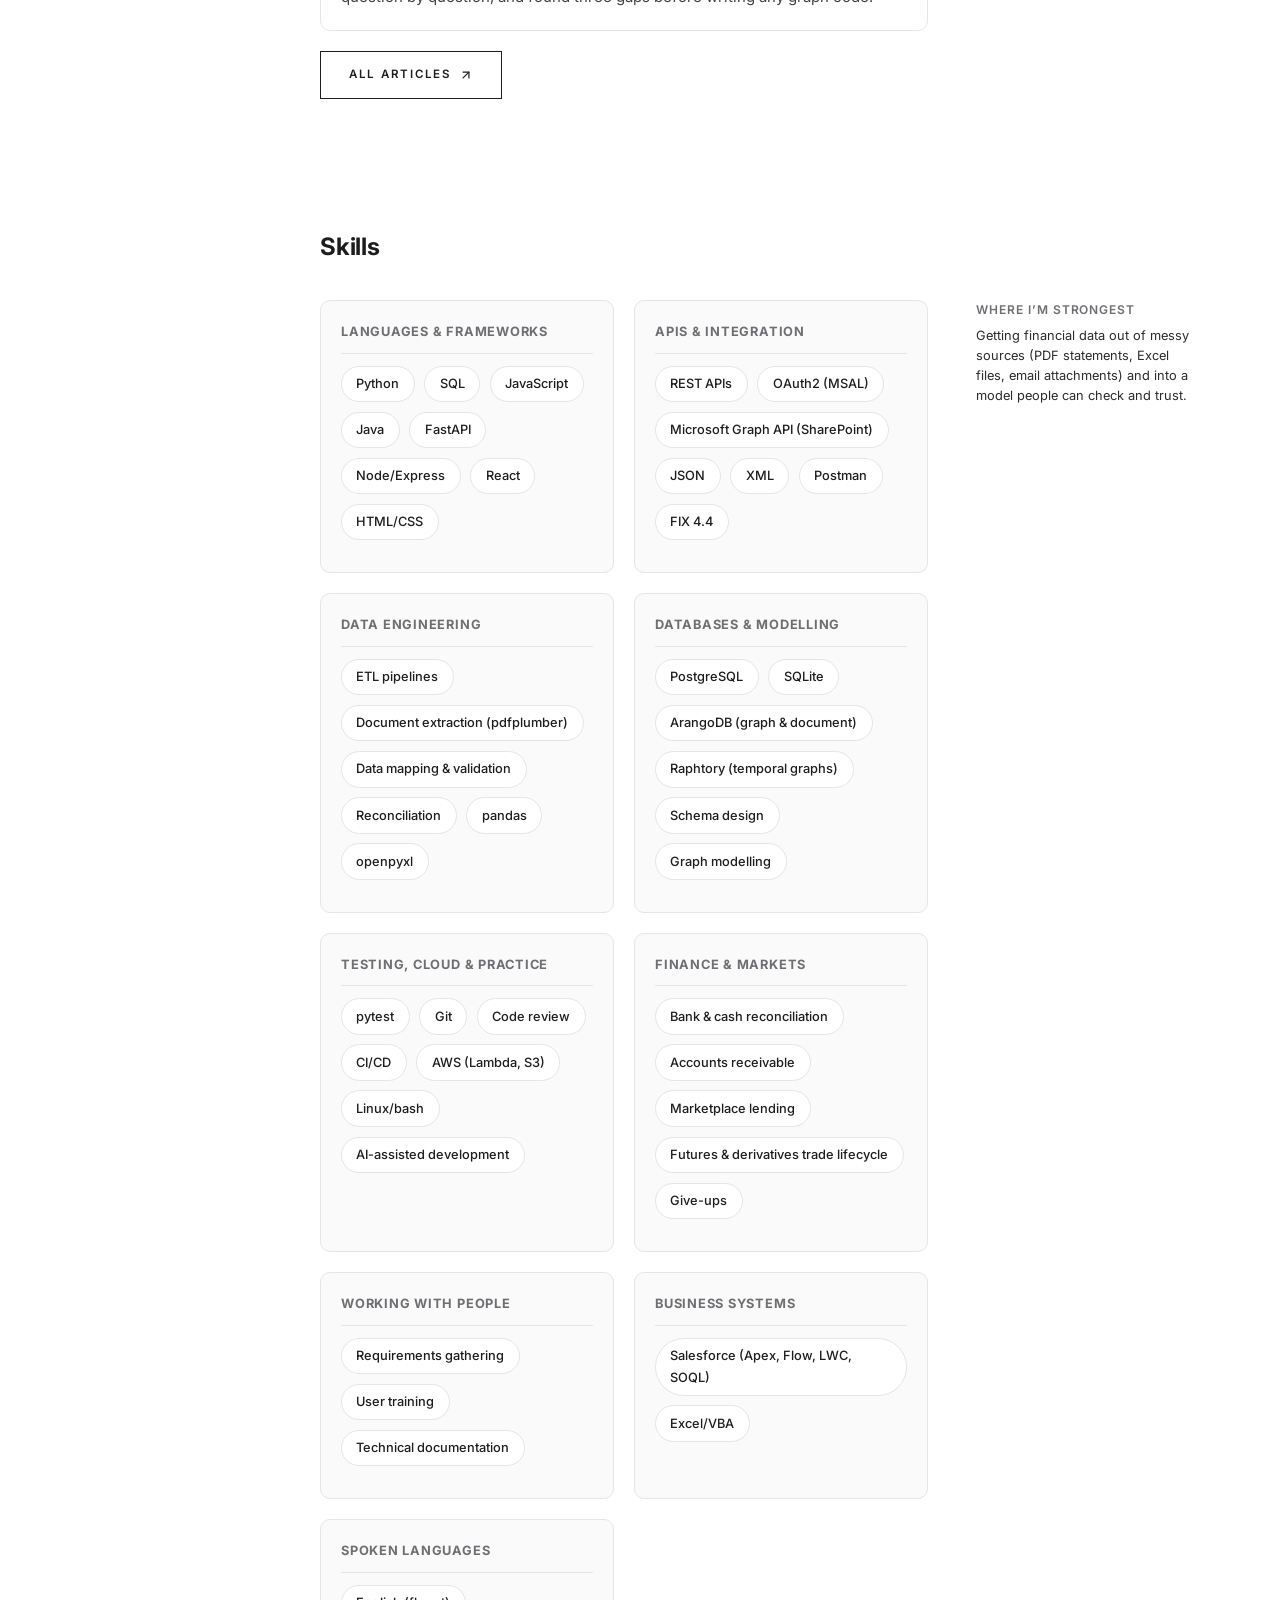
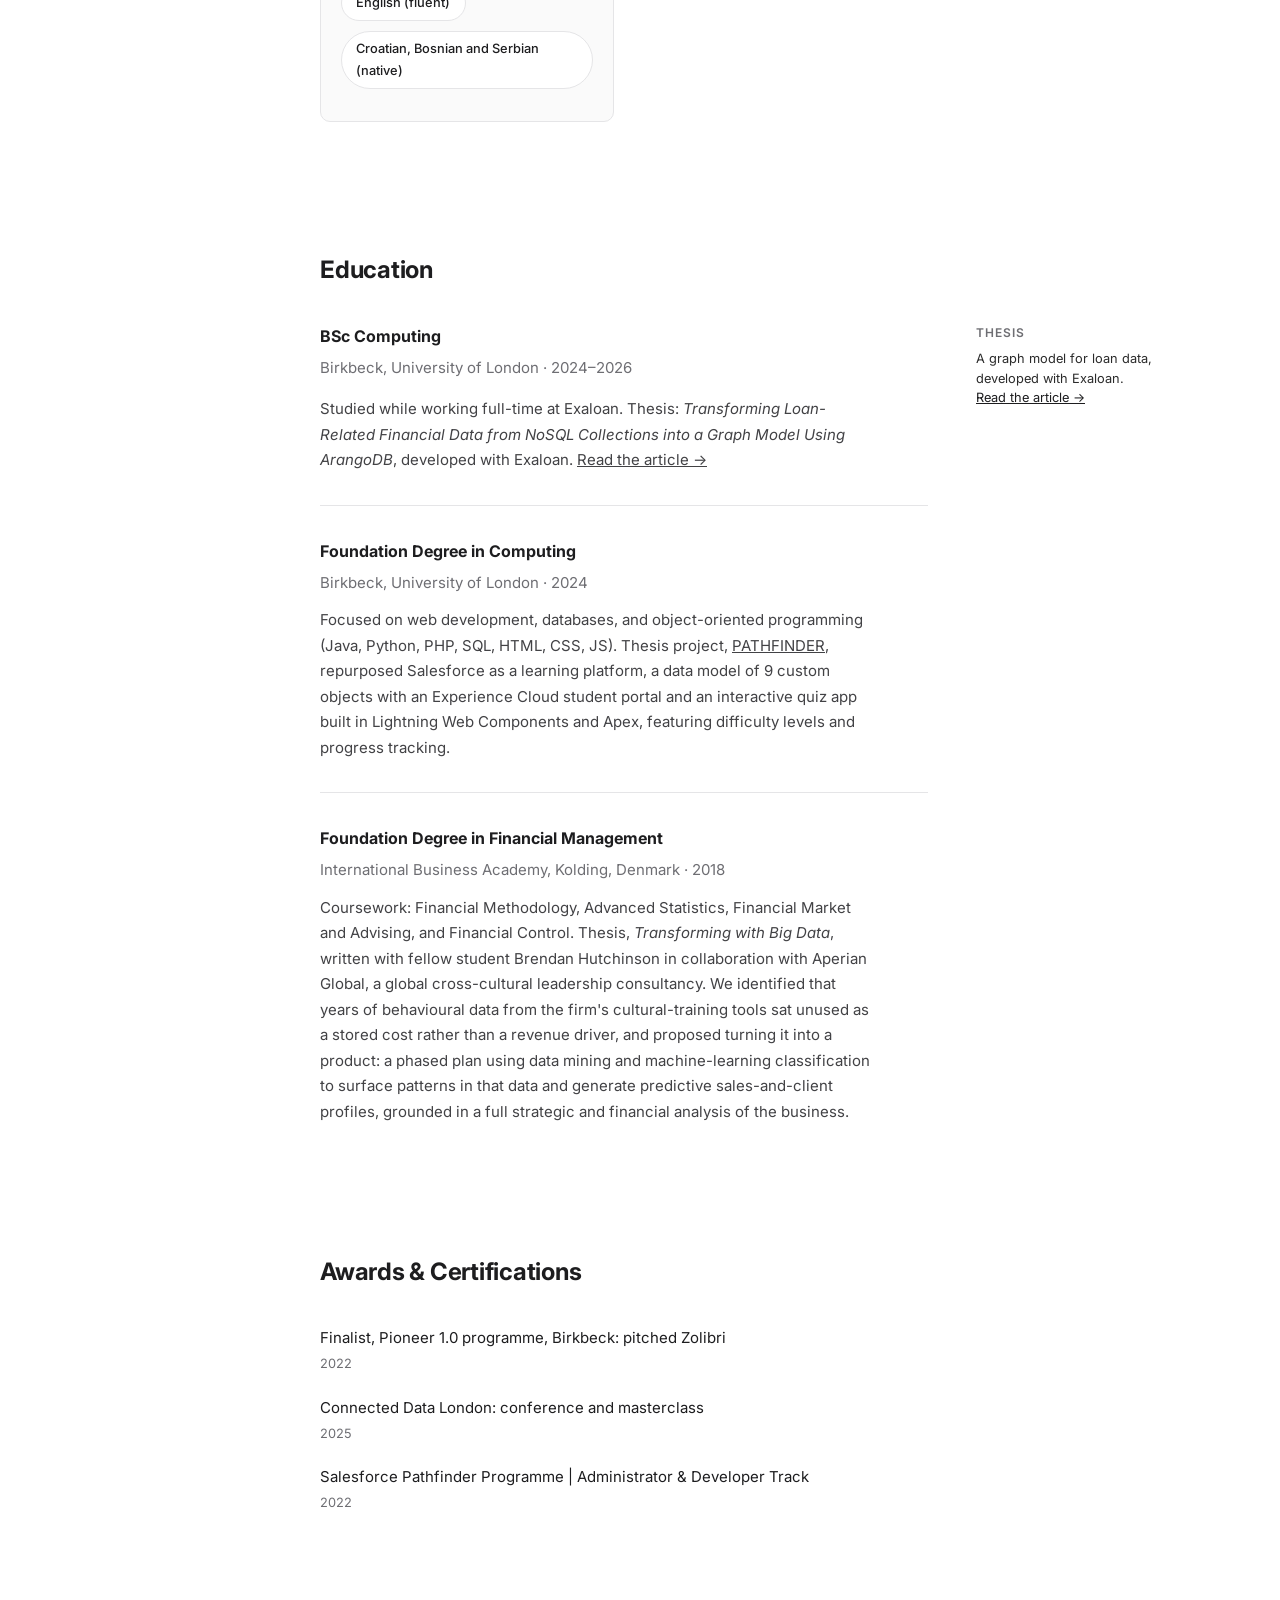
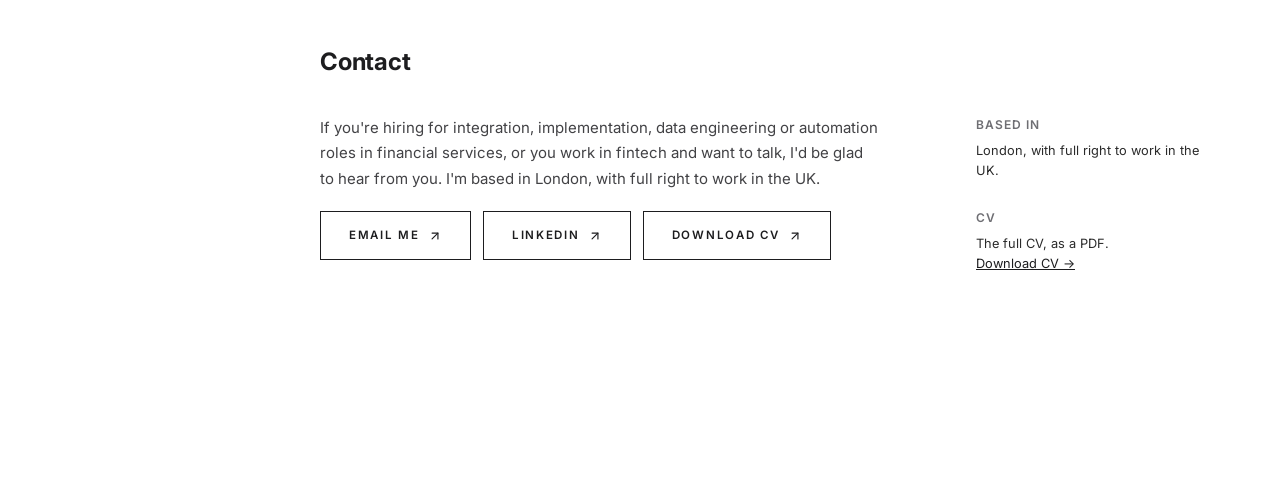
==== commit ad7de0cf: "text changed for how I work, mobile phone. On phones and tablets, the article menu now has "← Homepa" ====
--- a/index.html
+++ b/index.html
@@ -6,18 +6,18 @@
   <link rel="canonical" href="https://sonjabacinski.com/">
   <meta name="description" content="Software developer with a finance background: Python pipelines, integrations and reconciliation for financial data. Currently building Liquet.">
  
-  <meta property="og:title" content="Sonja Bacinski — Finance Meets Software Engineering">
+  <meta property="og:title" content="Sonja Bacinski - Finance Meets Software Engineering">
   <meta property="og:description" content="Software developer with a finance background: Python pipelines, integrations and reconciliation for financial data. Currently building Liquet.">
   <meta property="og:type" content="website">
   <meta property="og:url" content="https://sonjabacinski.com/">
   <meta property="og:image" content="https://sonjabacinski.com/images/sonja.jpg">
   
   <meta name="twitter:card" content="summary_large_image">
-  <meta name="twitter:title" content="Sonja Bacinski — Finance Meets Software Engineering">
+  <meta name="twitter:title" content="Sonja Bacinski - Finance Meets Software Engineering">
   <meta name="twitter:description" content="Software developer with a finance background: Python pipelines, integrations and reconciliation for financial data. Currently building Liquet.">
   <meta name="twitter:image" content="https://sonjabacinski.com/images/sonja.jpg">
   
-  <title>Sonja Bacinski — Software Developer | Python &amp; Financial Data</title>
+  <title>Sonja Bacinski - Software Developer | Python &amp; Financial Data</title>
   <link rel="icon" type="image/svg+xml" href="images/sb-logo.png">
   <link rel="preconnect" href="https://fonts.googleapis.com">
   <link rel="preconnect" href="https://fonts.gstatic.com" crossorigin>
@@ -588,22 +588,18 @@
           <div class="split-main">
             <p class="hero-value-prop">The same five habits run through everything I build.</p>
             <p>
-              <strong>I start from the person doing the job.</strong> Before I designed Liquet's graph,
-              I followed the person closing the month, question by question, and their questions became
-              the design. At Exaloan, my pipeline files every statement in SharePoint, exactly where the
-              team already worked, so nobody had to change how they worked.
+              <strong>I start from the person doing the job.</strong> I listen and ask questions until 
+              I understand the process completely.  Before I designed Liquet’s graph, I followed the person closing the month,
+               question by question, and their questions became the design. At Exaloan, I spent almost as 
+               much time investigating as building.
             </p>
             <p>
-              <strong>I'd rather stop than guess.</strong> My pipeline leaves any file it can't identify
-              for a person instead of forcing it into the database. Liquet has a verdict for the same
-              idea, <em>non liquet</em>: when the evidence isn't enough, a person decides. In finance, a
-              quiet wrong answer costs more than an open question.
-            </p>
-            <p>
-              <strong>I make things safe to run twice.</strong> Emails get re-sent, statements get
-              corrected and jobs retry. In all three of my pipelines, the same input always produces the
-              same record, so a second run updates instead of duplicating. That's what makes a system
-              safe to fix and improve.
+              <strong>I'd rather stop than guess.</strong> I work this way myself: when I don’t understand 
+              something, I ask instead of guessing, and I build my systems to do the same. A silly question
+               at the start is cheaper than a wrong system at the end. My pipeline 
+              leaves any file it can’t identify for a person instead of forcing it into the database. 
+              Liquet has a verdict for the same idea, non liquet: when the evidence isn’t enough, a 
+              person decides. In finance, a quiet wrong answer costs more than an open question.
             </p>
             <p>
               <strong>I build in small, tested steps.</strong> I like to see things working quickly,
@@ -613,9 +609,22 @@
               was built this way, with pytest.
             </p>
             <p>
-              <strong>I only claim what I can defend.</strong> My thesis set out to prove the graph was
-              better. It ended with a smaller claim I could defend, and I published the comparison that
-              went against me. I call prototypes prototypes.
+              <strong>I go looking for new ideas, then test them.</strong> I love inventing, and I 
+              never run out of ideas. Graph databases started as my thesis topic and opened up a 
+              whole new world for me. I went to Connected Data London for the conference and 
+              masterclass, and I met people who build these systems, to learn how they think. 
+              Liquet is my next experiment: I believe a graph will help its agent find answers, 
+              but I want to see it working with my own eyes before I claim it. For me, an 
+              interesting idea is the beginning of the investigation, not the conclusion.
+            </p>
+            <p>
+              <strong>I build trust with the people I work with.</strong> At Exaloan, I worked
+               remotely with a team in Germany, so I made time for small check-ins that weren’t
+                about the task, while keeping it professional. I deliver what I promise, and I
+                 only promise what’s realistic. I prefer to demonstrate what an idea can do 
+                 before making promises about it. When I build a tool, I train the people 
+                 who will use it in the way they learn best, with a recording or written steps. 
+                 Work goes better when people trust you, and so does asking for help.
             </p>
           </div>
           <aside class="split-aside" aria-label="Highlights">
--- a/css/style.css
+++ b/css/style.css
@@ -1335,6 +1335,10 @@
 }
 
 @media (min-width: 64rem) {
+  .top-nav .toc-home {
+    display: none;
+  }
+
   .sidebar-back {
     display: inline-block;
     font-size: 0.8rem;
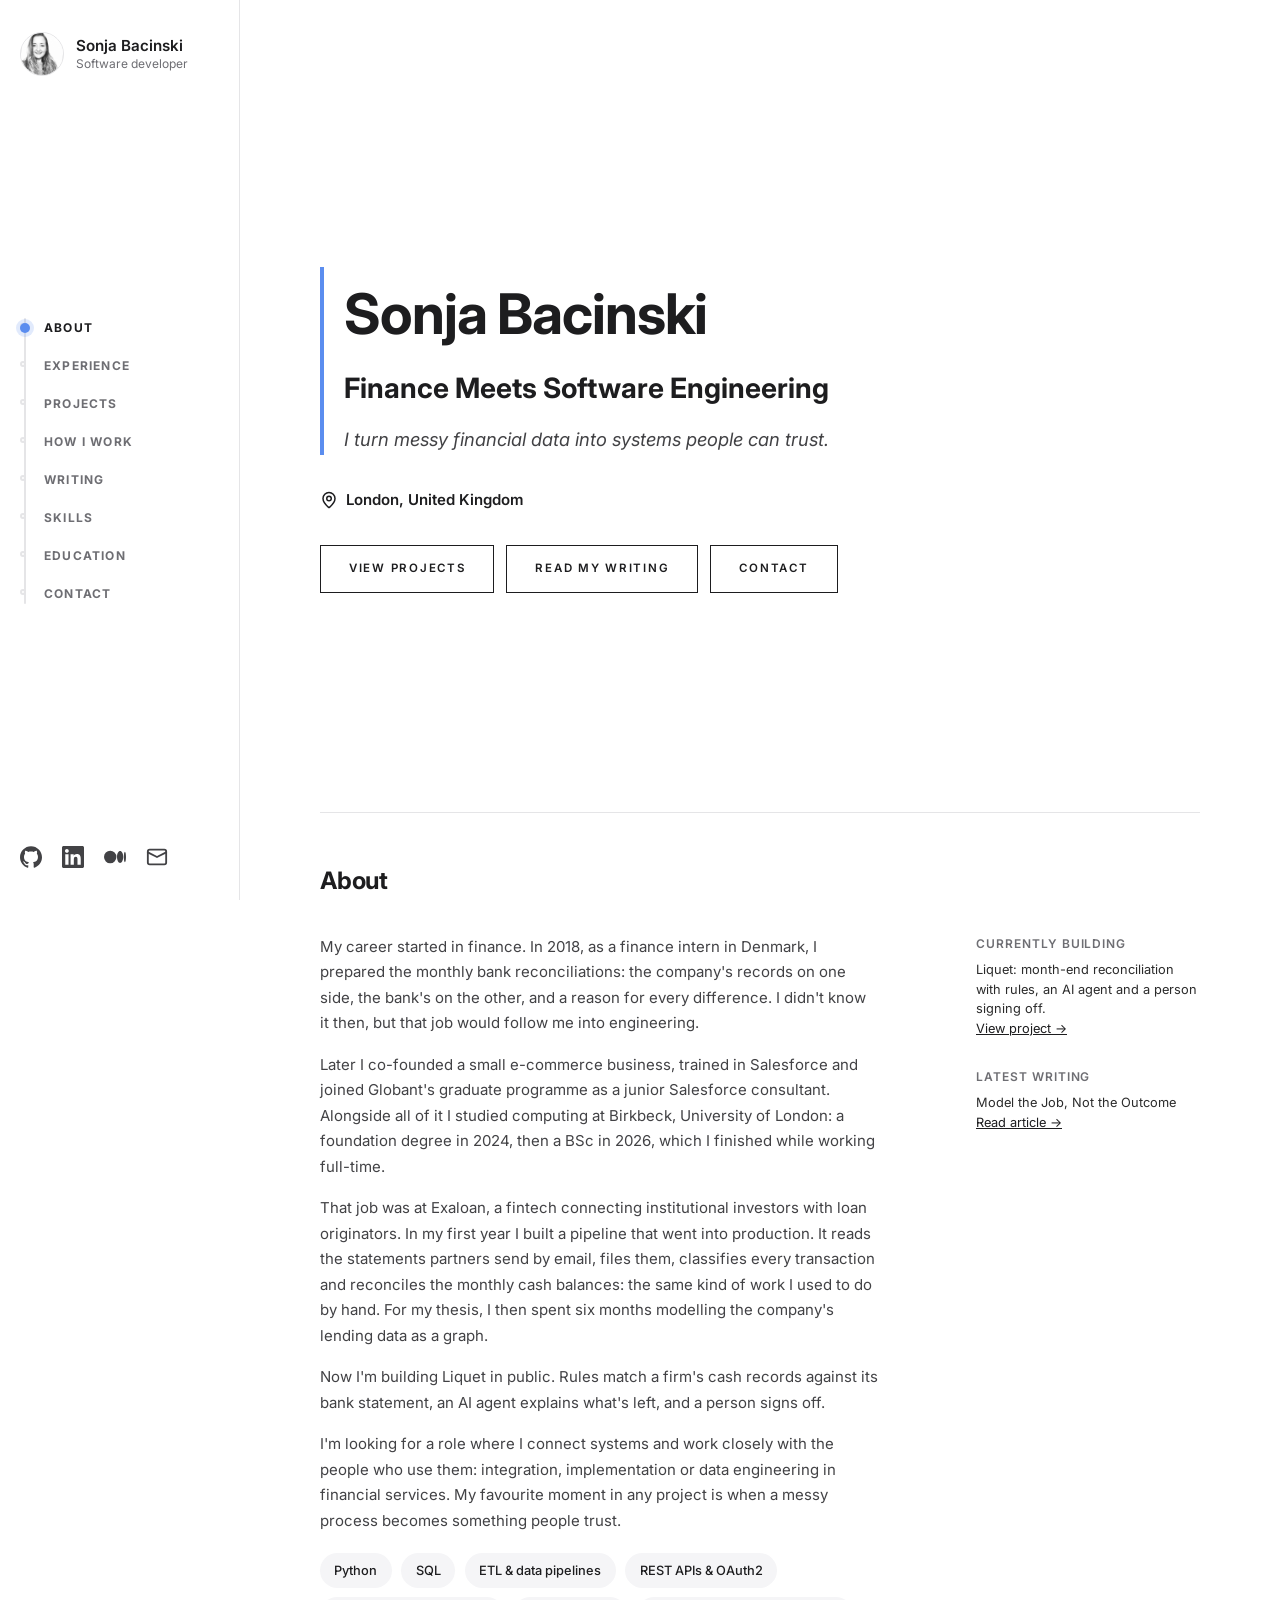
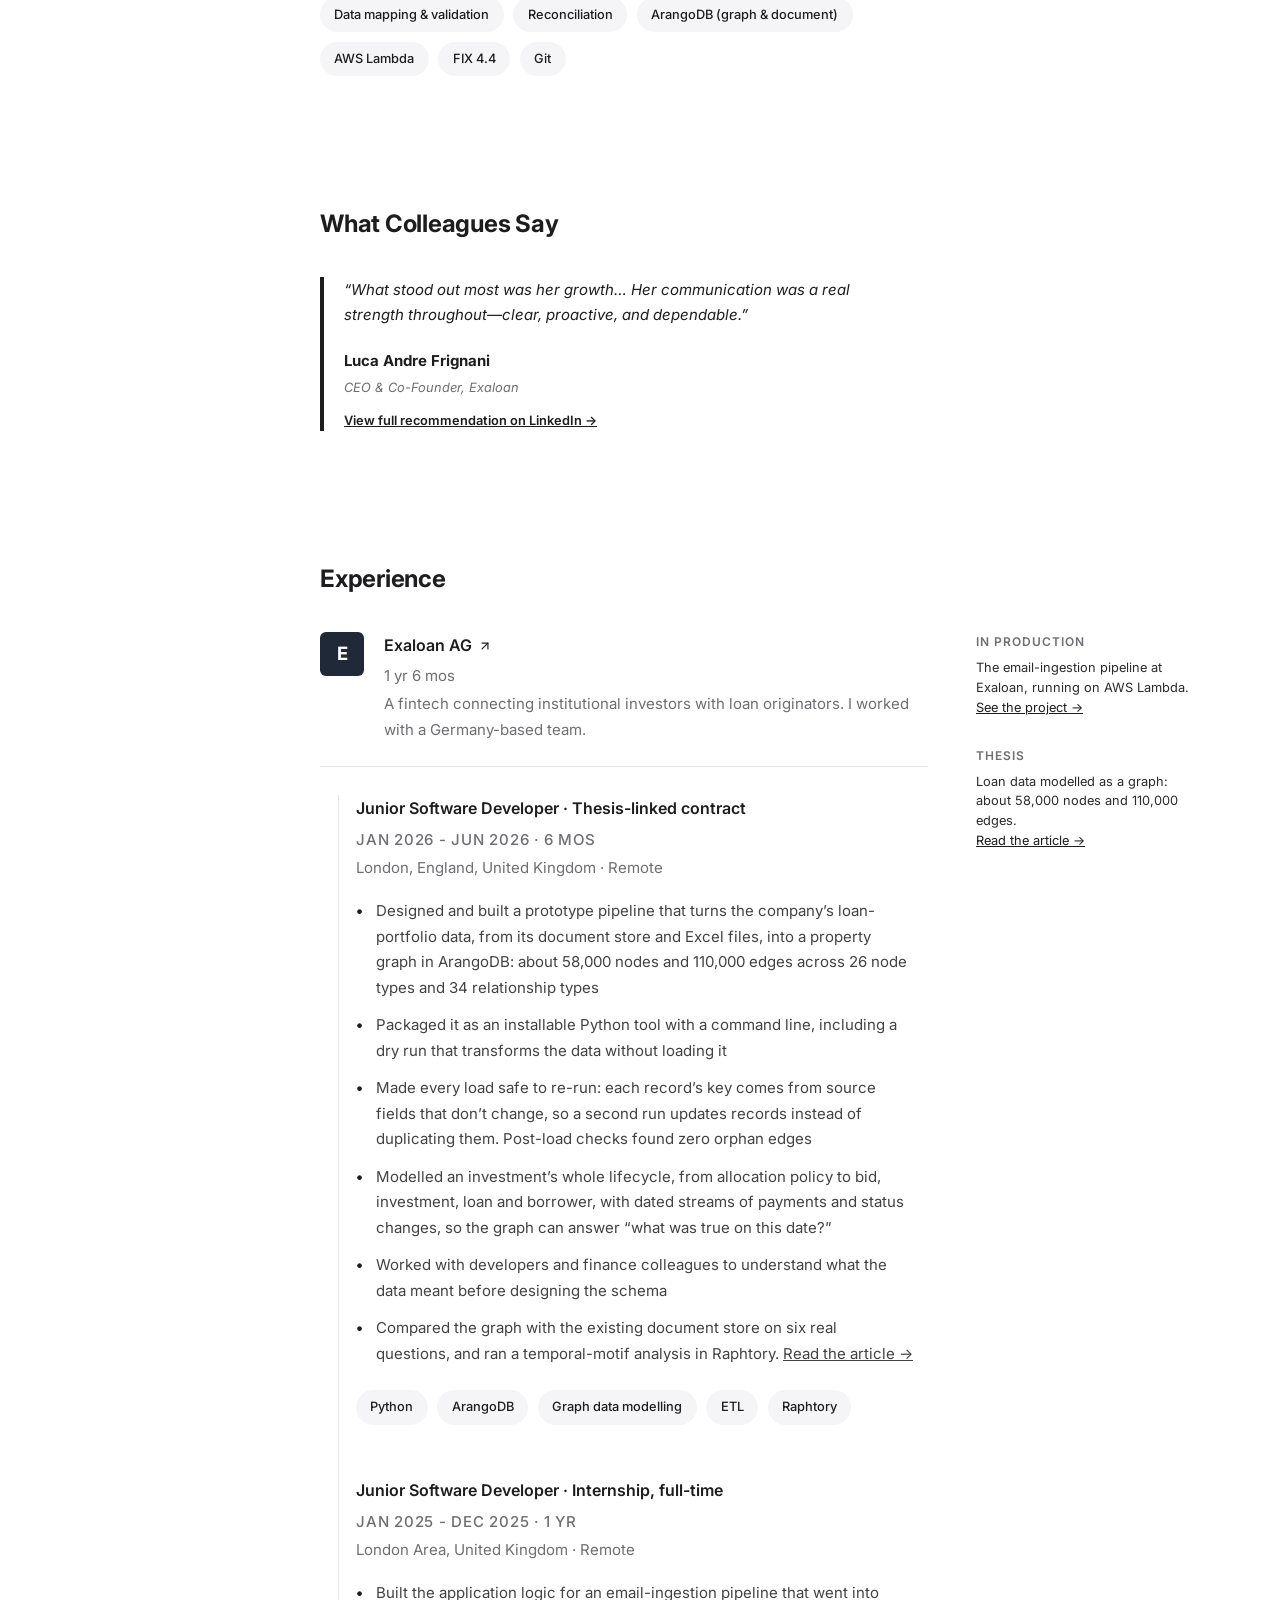
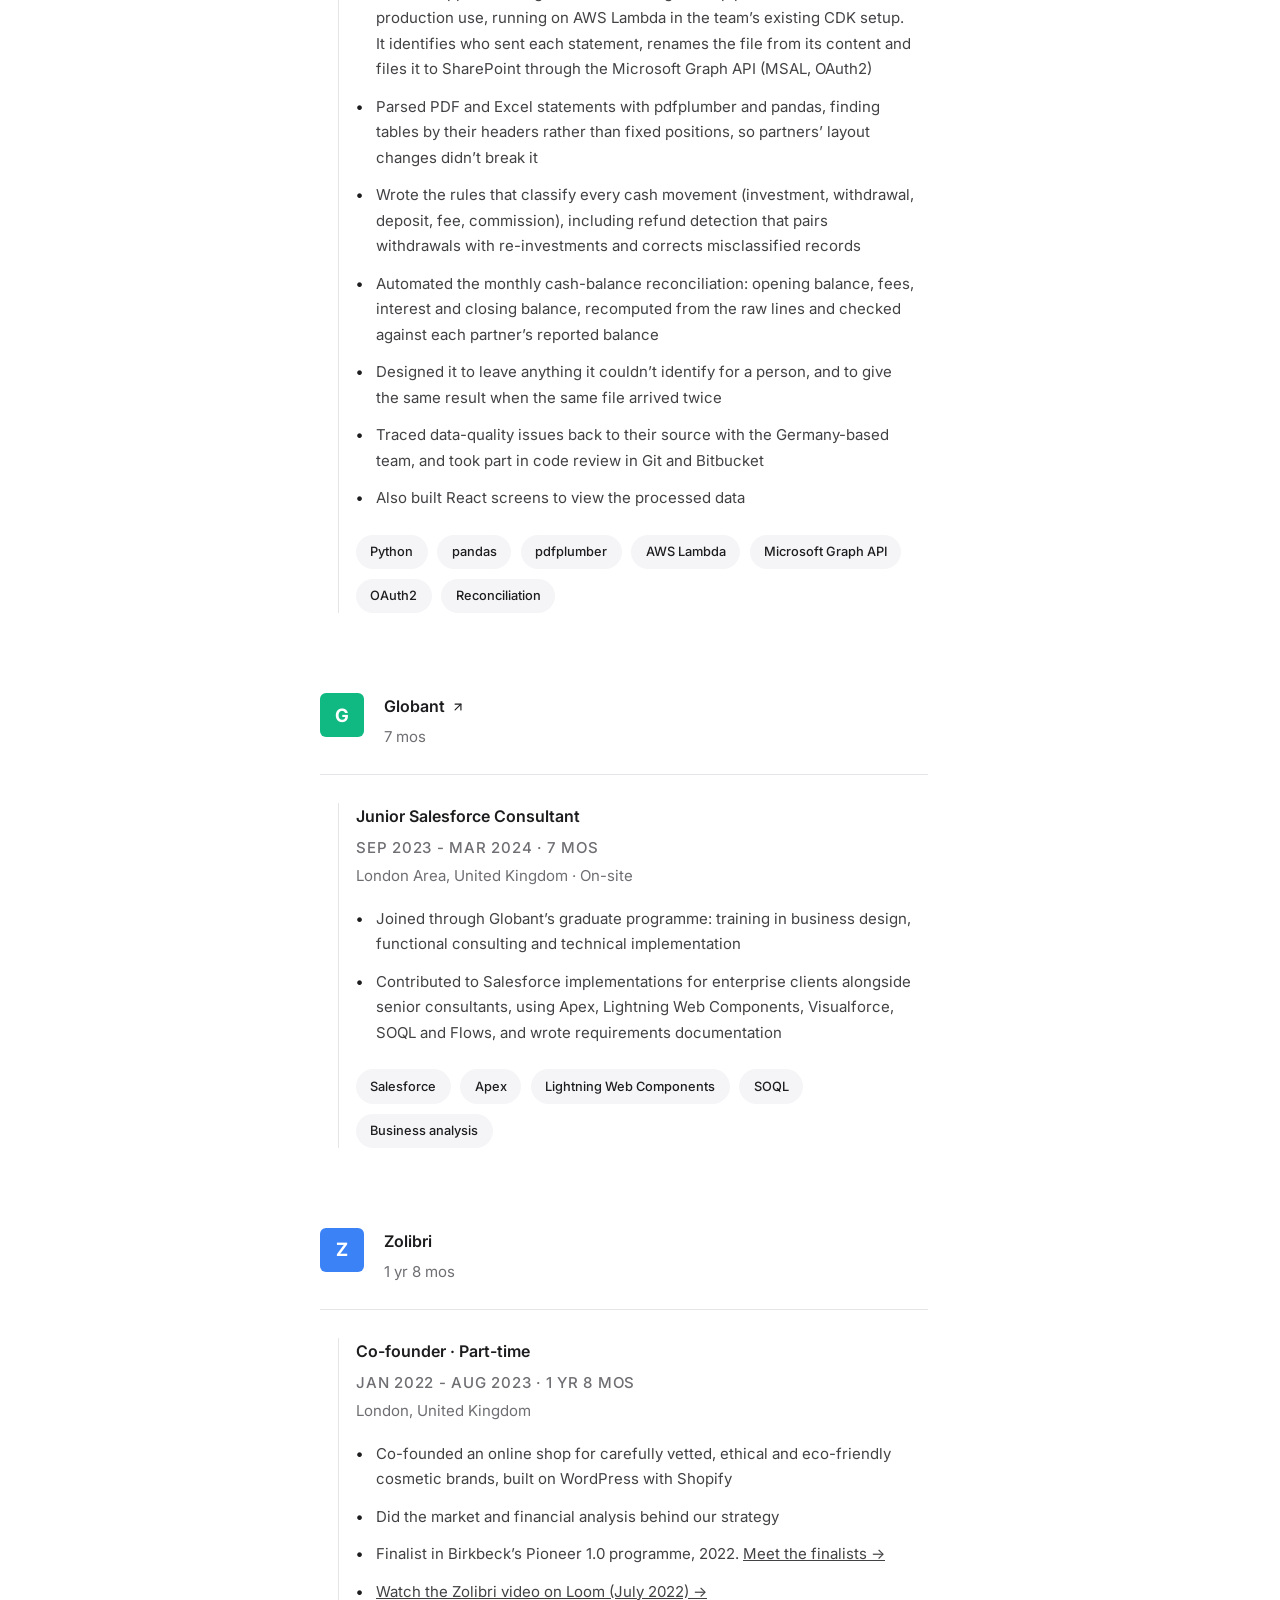
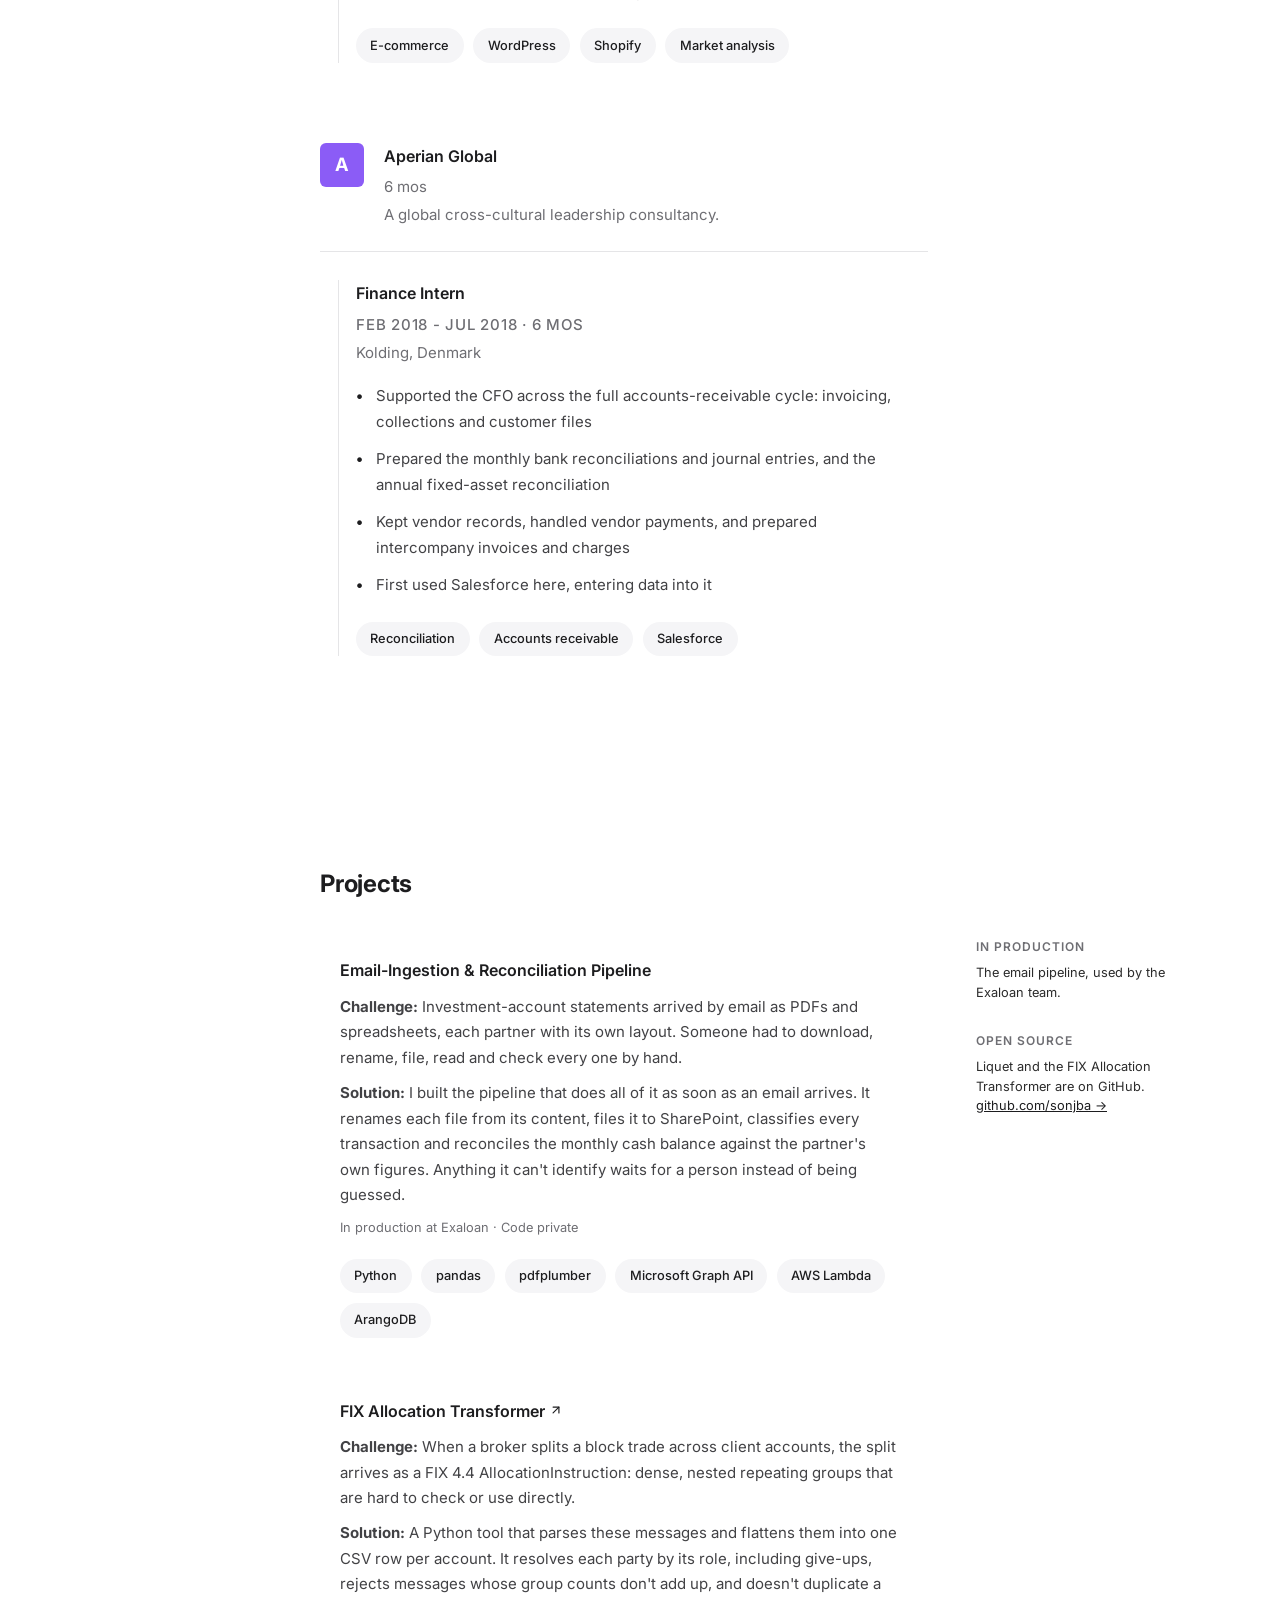
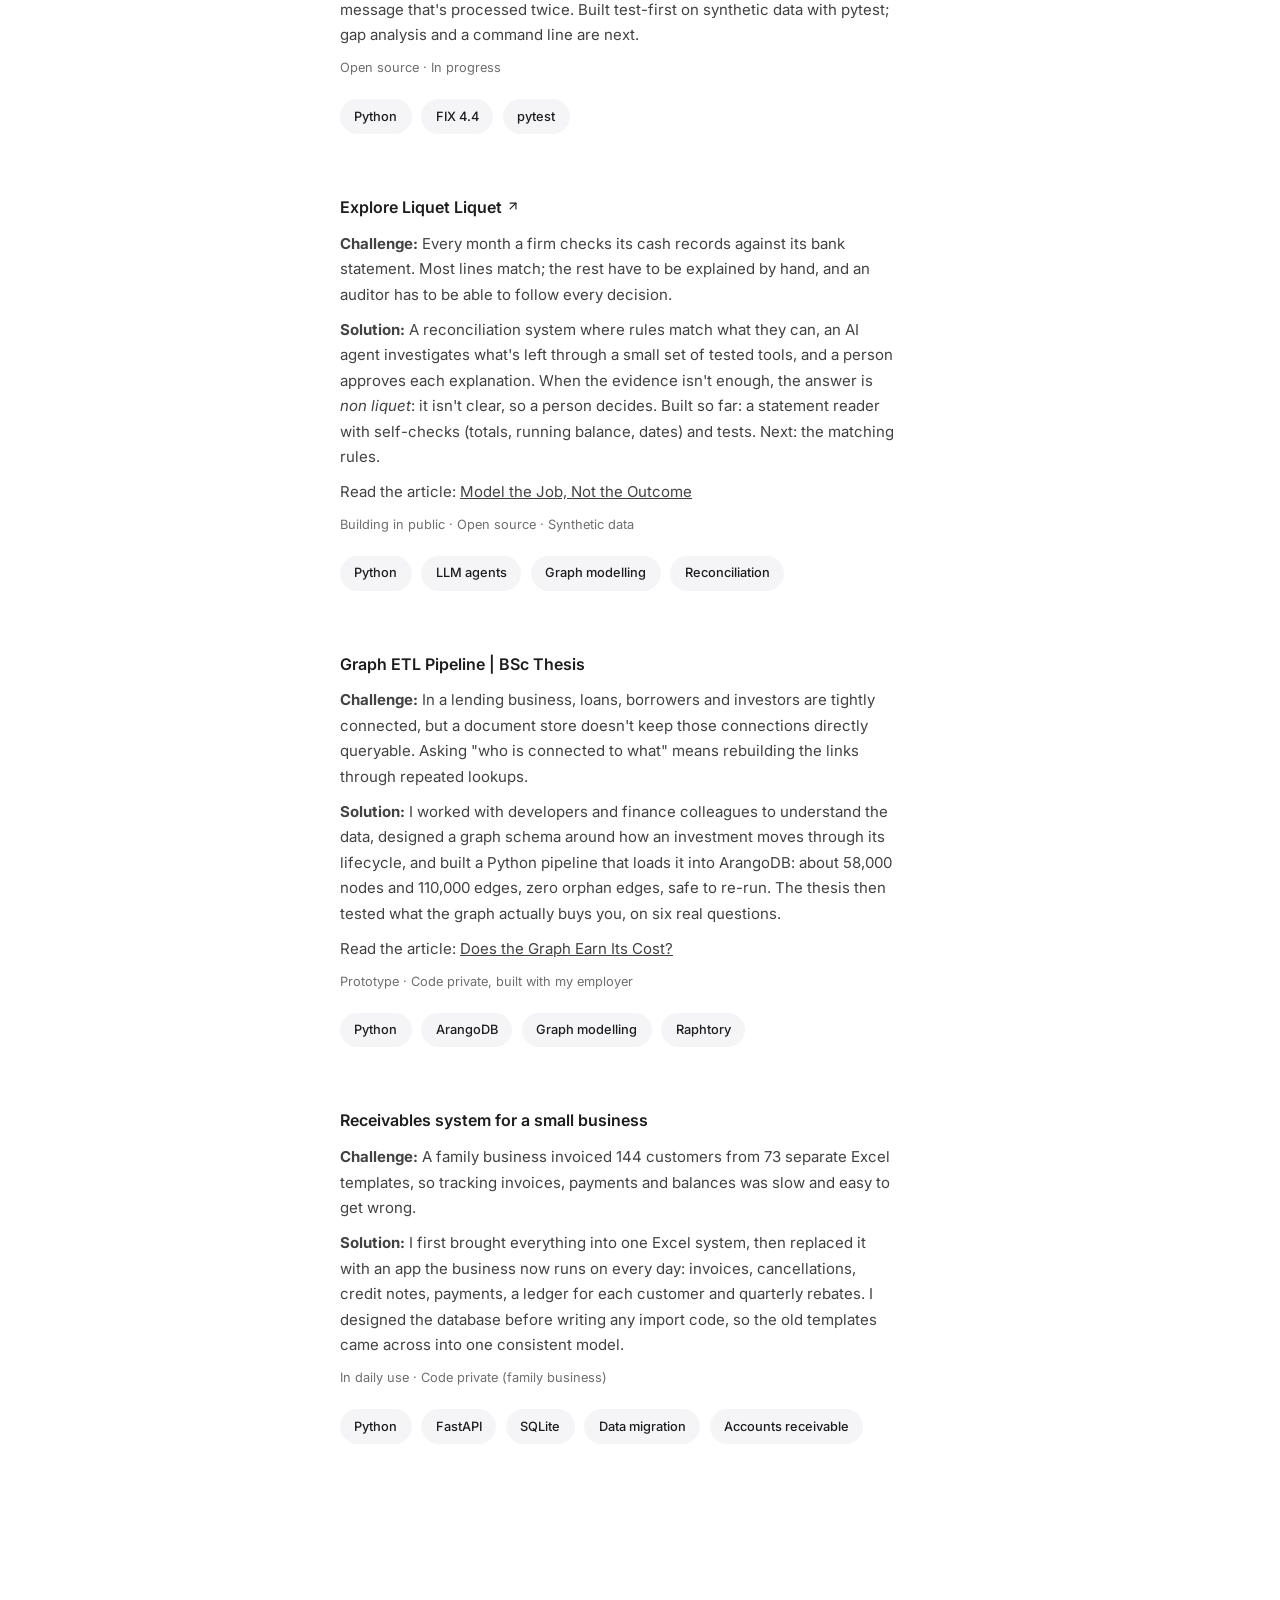
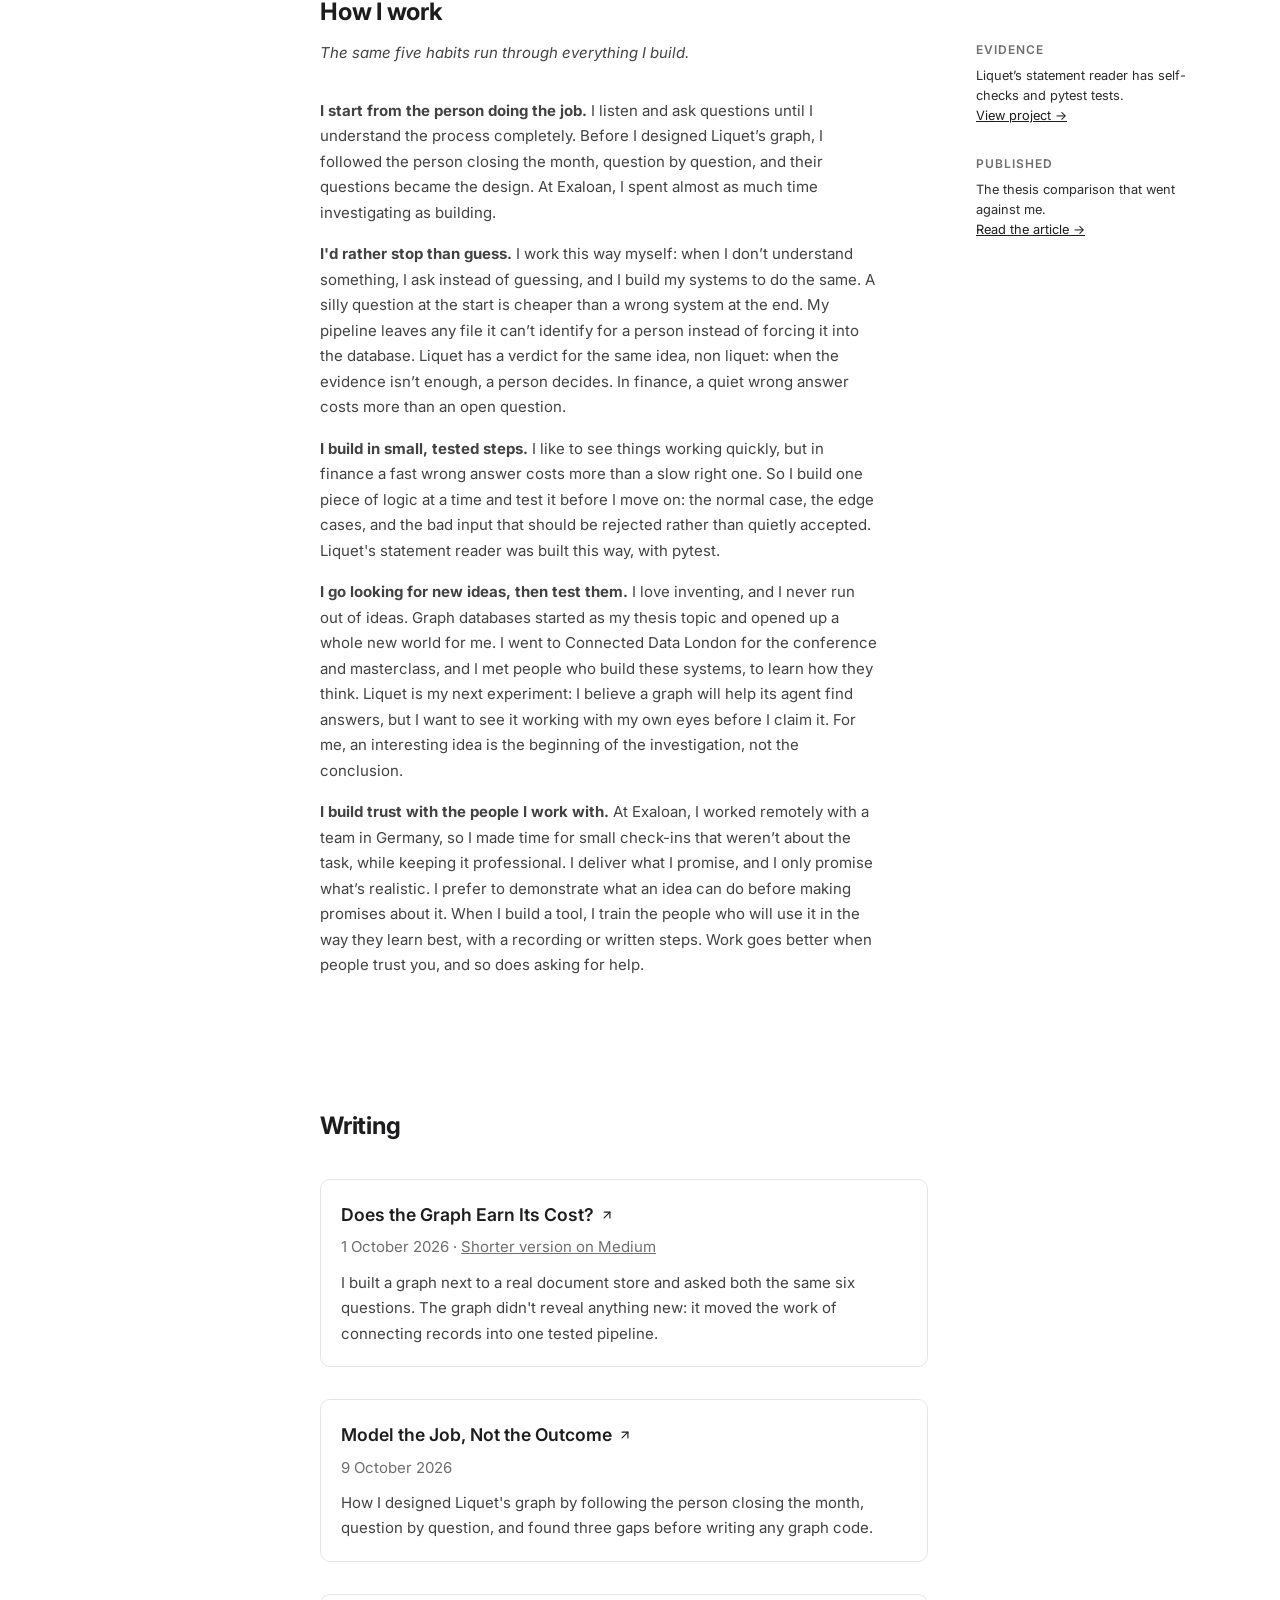
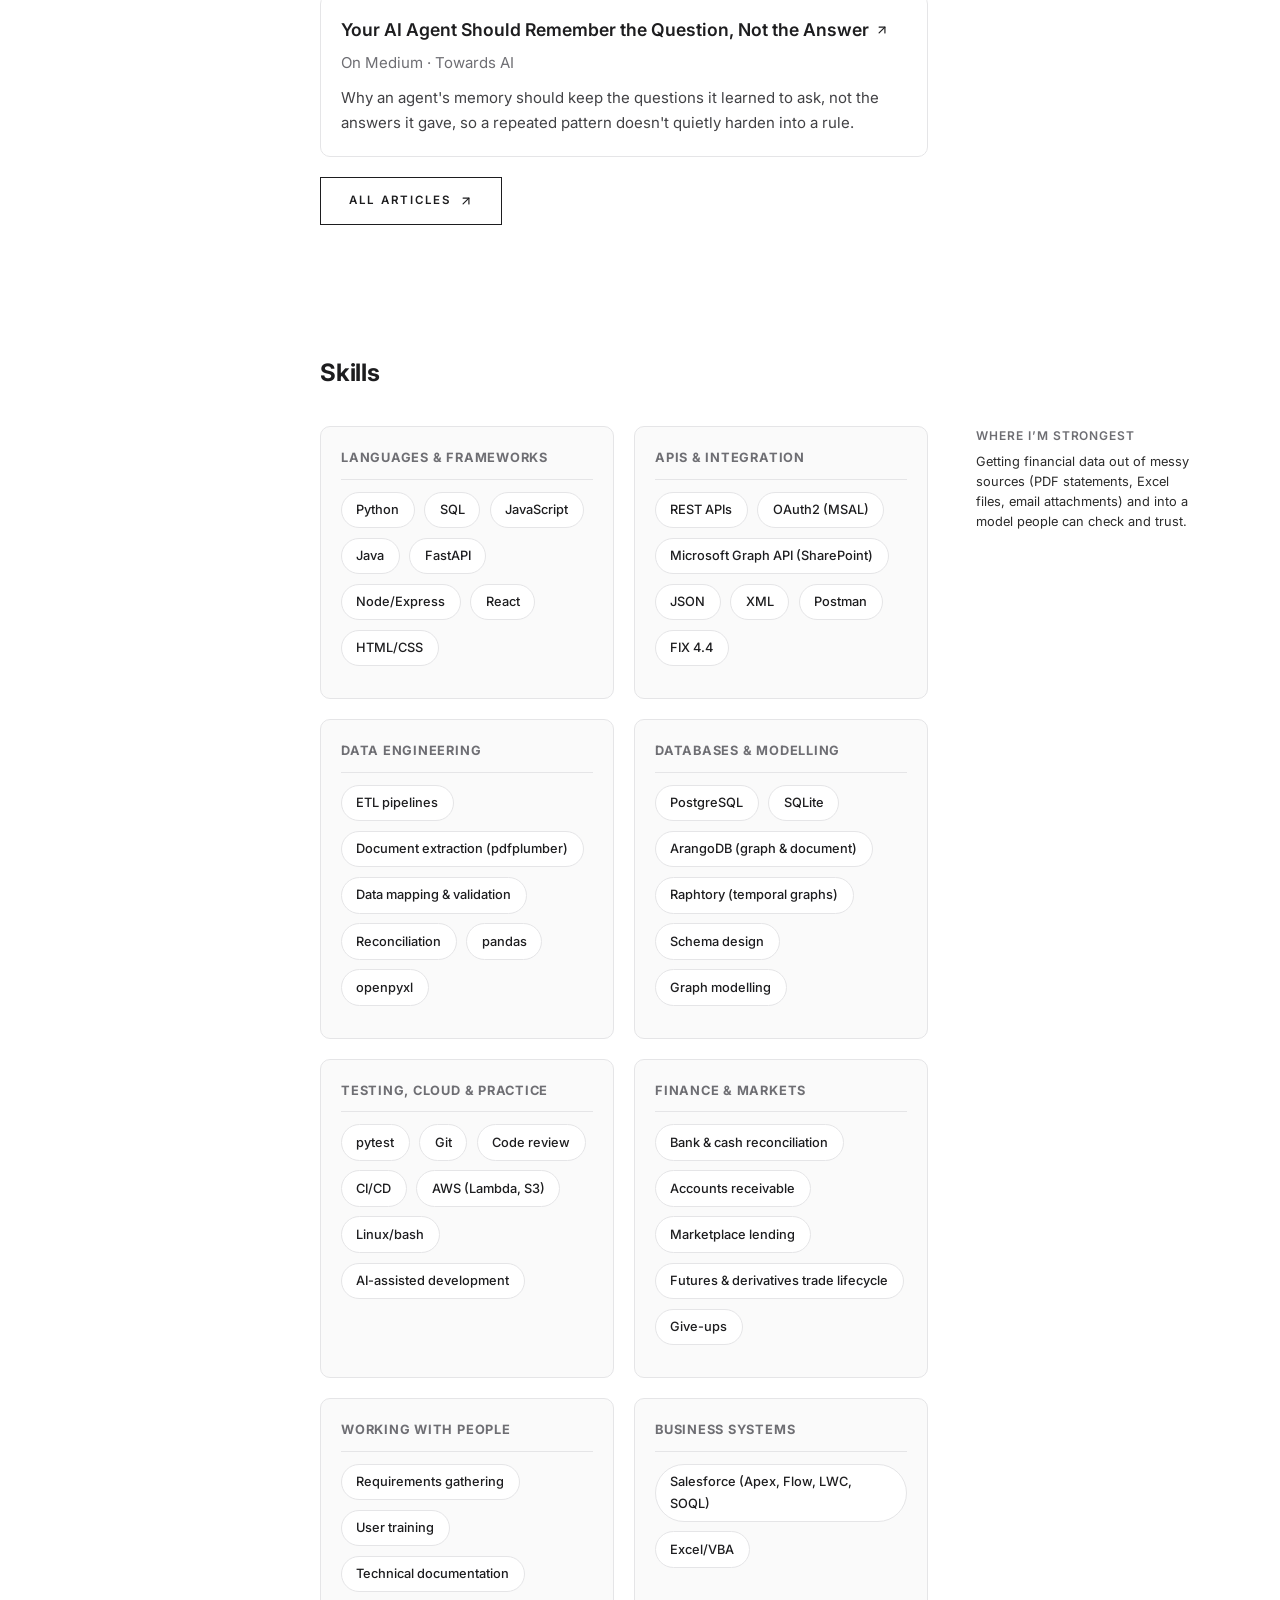
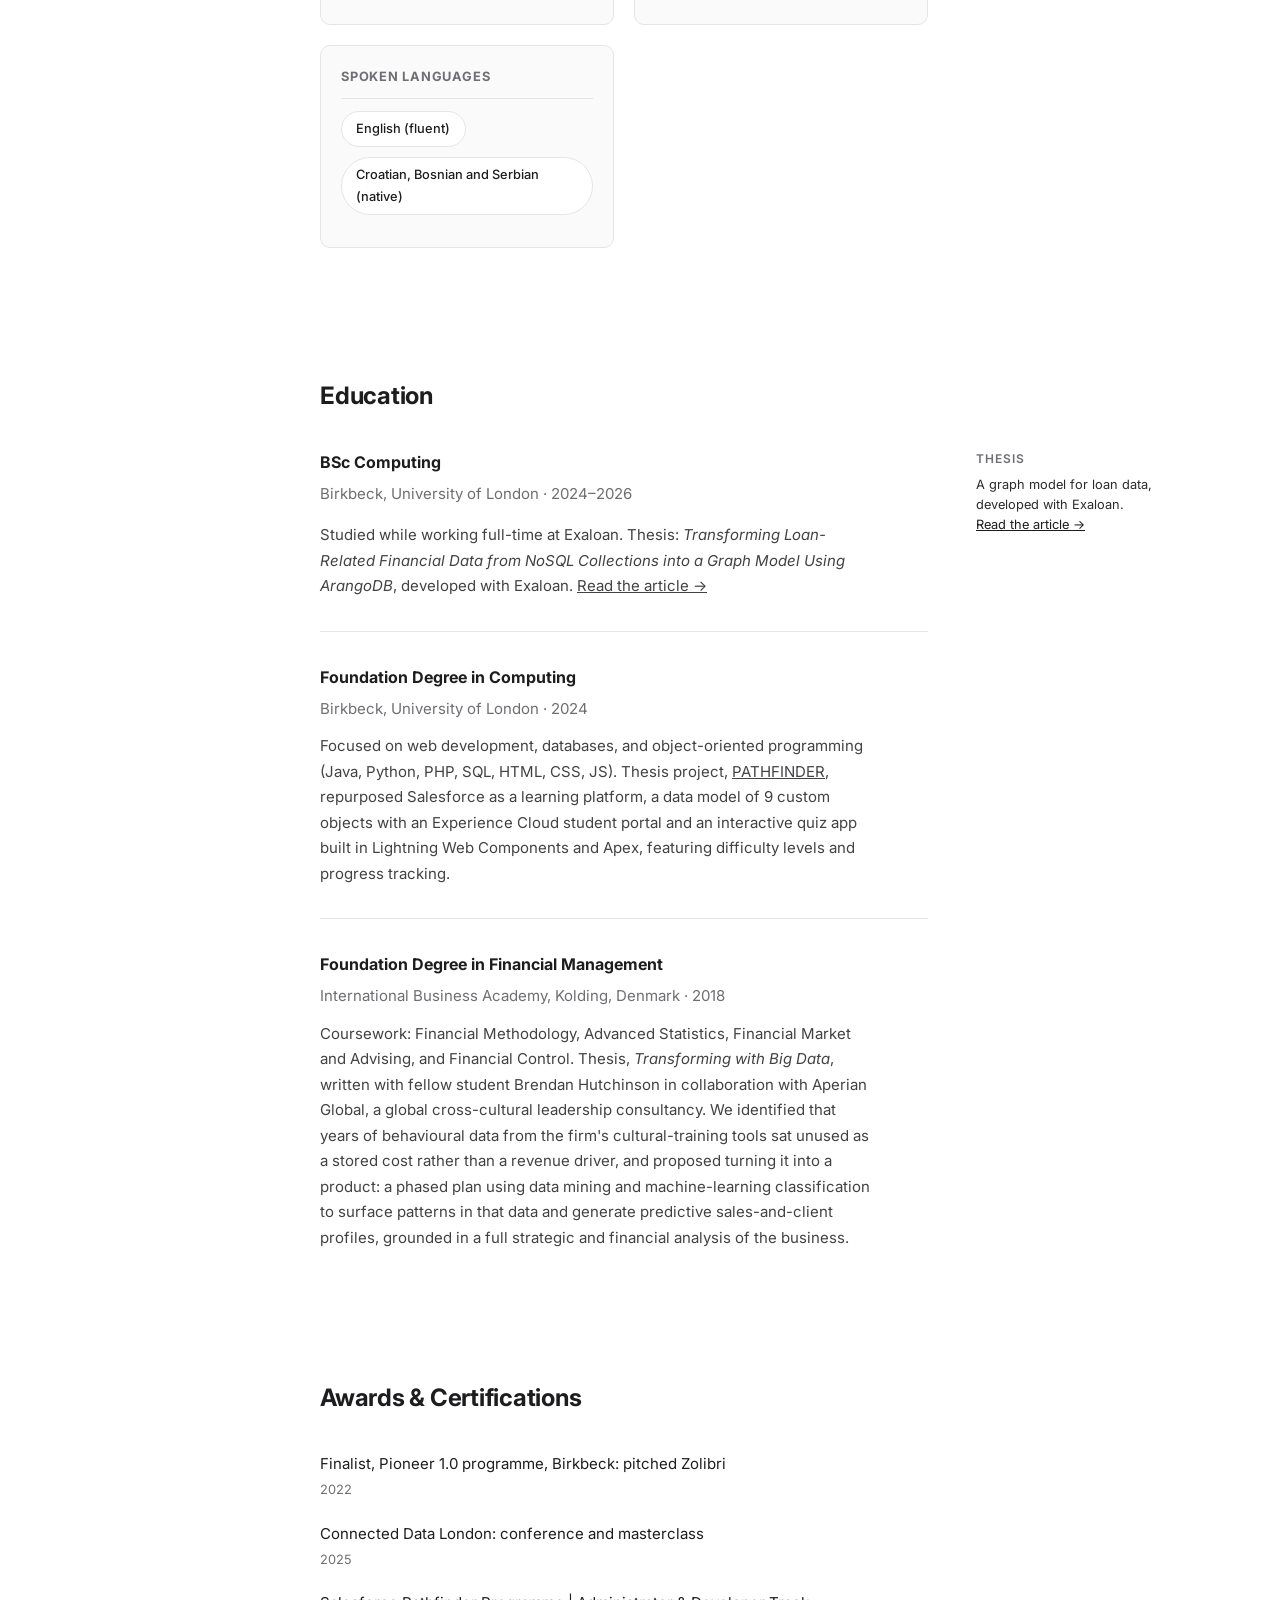
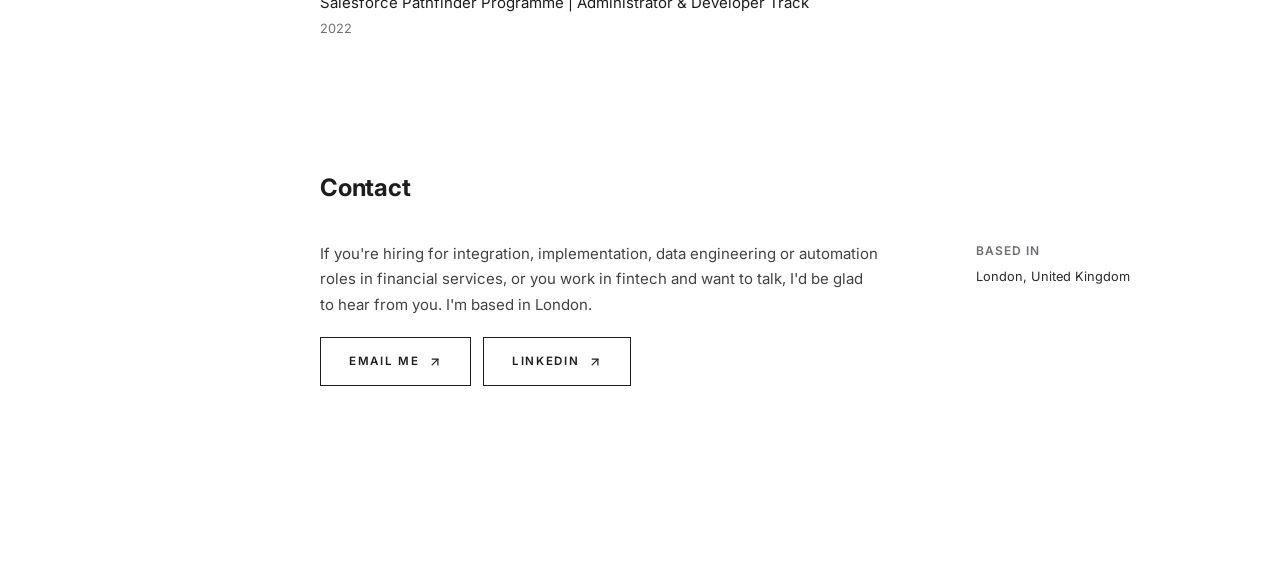
==== commit e8f4eebb: "Remove CV and job-status details, add Medium - Remove "Open to work", "Full right to work in the UK"" ====
--- a/index.html
+++ b/index.html
@@ -65,6 +65,11 @@
           </a>
         </li>
         <li>
+          <a href="https://medium.com/@sonja.bacinski" target="_blank" rel="noopener" aria-label="Medium">
+            <svg xmlns="http://www.w3.org/2000/svg" width="24" height="24" viewBox="0 0 24 24" fill="currentColor" aria-hidden="true"><path d="M13.54 12a6.8 6.8 0 0 1-6.77 6.82A6.8 6.8 0 0 1 0 12a6.8 6.8 0 0 1 6.77-6.82A6.8 6.8 0 0 1 13.54 12zm7.42 0c0 3.54-1.51 6.42-3.38 6.42-1.87 0-3.39-2.88-3.39-6.42s1.52-6.42 3.39-6.42 3.38 2.88 3.38 6.42M24 12c0 3.17-.53 5.75-1.19 5.75-.66 0-1.19-2.58-1.19-5.75s.53-5.75 1.19-5.75C23.47 6.25 24 8.83 24 12"/></svg>
+          </a>
+        </li>
+        <li>
           <a href="mailto:sonja.bacinski@live.com" aria-label="Email">
             <svg xmlns="http://www.w3.org/2000/svg" width="24" height="24" viewBox="0 0 24 24" fill="none" stroke="currentColor" stroke-width="2" stroke-linecap="round" stroke-linejoin="round" aria-hidden="true"><rect x="2" y="4" width="20" height="16" rx="2"/><path d="m22 7-10 5L2 7"/></svg>
           </a>
@@ -88,22 +93,13 @@
         <ul class="hero-meta">
           <li>
             <svg xmlns="http://www.w3.org/2000/svg" width="18" height="18" viewBox="0 0 24 24" fill="none" stroke="currentColor" stroke-width="2" stroke-linecap="round" stroke-linejoin="round" aria-hidden="true"><path d="M20 10c0 4.993-5.539 10.193-7.399 11.799a1 1 0 0 1-1.202 0C9.539 20.193 4 14.993 4 10a8 8 0 0 1 16 0"/><circle cx="12" cy="10" r="3"/></svg>
-            London
-          </li>
-          <li>
-            <svg xmlns="http://www.w3.org/2000/svg" width="18" height="18" viewBox="0 0 24 24" fill="none" stroke="currentColor" stroke-width="2" stroke-linecap="round" stroke-linejoin="round" aria-hidden="true"><path d="M16 20V4a2 2 0 0 0-2-2h-4a2 2 0 0 0-2 2v16"/><rect width="20" height="14" x="2" y="6" rx="2"/></svg>
-            Open to work
-          </li>
-          <li>
-            <svg xmlns="http://www.w3.org/2000/svg" width="18" height="18" viewBox="0 0 24 24" fill="none" stroke="currentColor" stroke-width="2" stroke-linecap="round" stroke-linejoin="round" aria-hidden="true"><path d="M21.801 10A10 10 0 1 1 17 3.335"/><path d="m9 11 3 3L22 4"/></svg>
-            Full right to work in the UK
+            London, United Kingdom
           </li>
         </ul>
 
         <div class="hero-actions">
           <a href="#projects" class="btn btn-secondary"><span>View Projects</span></a>
           <a href="#writing" class="btn btn-secondary"><span>Read my writing</span></a>
-          <a href="Sonja Bacinski CV 2026.pdf" target="_blank" rel="noopener" class="btn btn-primary"><span>Download CV</span></a>
           <a href="#contact" class="btn btn-secondary"><span>Contact</span></a>
         </div>
       </section>
@@ -411,11 +407,6 @@
                 </div>
               </div>
             </div>
-
-            <a href="Sonja Bacinski CV 2026.pdf" target="_blank" rel="noopener" class="cv-link">
-              <span>View Full CV</span>
-              <svg xmlns="http://www.w3.org/2000/svg" width="14" height="14" viewBox="0 0 24 24" fill="none" stroke="currentColor" stroke-width="2" stroke-linecap="round" stroke-linejoin="round" class="arrow" aria-hidden="true"><path d="M7 17 17 7"/><path d="M7 7h10v10"/></svg>
-            </a>
           </div>
           <aside class="split-aside" aria-label="Highlights">
             <h3>In production</h3>
@@ -490,7 +481,7 @@
 
               <li class="project-card">
                 <h3>
-                  <a href="https://github.com/sonjba/Liquet" target="_blank" rel="noopener">
+                  <a href="liquet.html">Explore Liquet</a>
                     Liquet
                     <svg xmlns="http://www.w3.org/2000/svg" width="14" height="14" viewBox="0 0 24 24" fill="none" stroke="currentColor" stroke-width="2" stroke-linecap="round" stroke-linejoin="round" class="arrow" aria-hidden="true"><path d="M7 17 17 7"/><path d="M7 7h10v10"/></svg>
                   </a>
@@ -651,7 +642,7 @@
                     <svg xmlns="http://www.w3.org/2000/svg" width="14" height="14" viewBox="0 0 24 24" fill="none" stroke="currentColor" stroke-width="2" stroke-linecap="round" stroke-linejoin="round" class="arrow" aria-hidden="true"><path d="M7 17 17 7"/><path d="M7 7h10v10"/></svg>
                   </a>
                 </h3>
-                <p class="article-card-meta">1 October 2026</p>
+                <p class="article-card-meta">1 October 2026 &middot; <a href="https://medium.com/towards-artificial-intelligence/does-the-graph-earn-its-cost-56da93db80c1" target="_blank" rel="noopener">Shorter version on Medium</a></p>
                 <p>I built a graph next to a real document store and asked both the same six questions. The graph didn't reveal anything new: it moved the work of connecting records into one tested pipeline.</p>
               </li>
               <li class="article-card">
@@ -663,6 +654,16 @@
                 </h3>
                 <p class="article-card-meta">9 October 2026</p>
                 <p>How I designed Liquet's graph by following the person closing the month, question by question, and found three gaps before writing any graph code.</p>
+              </li>
+              <li class="article-card">
+                <h3>
+                  <a href="https://medium.com/towards-artificial-intelligence/your-ai-agent-should-remember-the-question-not-the-answer-e7c7a5d28728" target="_blank" rel="noopener">
+                    Your AI Agent Should Remember the Question, Not the Answer
+                    <svg xmlns="http://www.w3.org/2000/svg" width="14" height="14" viewBox="0 0 24 24" fill="none" stroke="currentColor" stroke-width="2" stroke-linecap="round" stroke-linejoin="round" class="arrow" aria-hidden="true"><path d="M7 17 17 7"/><path d="M7 7h10v10"/></svg>
+                  </a>
+                </h3>
+                <p class="article-card-meta">On Medium &middot; Towards AI</p>
+                <p>Why an agent's memory should keep the questions it learned to ask, not the answers it gave, so a repeated pattern doesn't quietly harden into a rule.</p>
               </li>
             </ul>
             <a href="articles/" class="cv-link">
@@ -882,7 +883,7 @@
             <p>
               If you're hiring for integration, implementation, data engineering or automation roles
               in financial services, or you work in fintech and want to talk, I'd be glad to hear from
-              you. I'm based in London, with full right to work in the UK.
+              you. I'm based in London.
             </p>
             <div class="contact-actions">
               <a href="mailto:sonja.bacinski@live.com" class="btn">
@@ -893,18 +894,11 @@
                 <span>LinkedIn</span>
                 <svg xmlns="http://www.w3.org/2000/svg" width="14" height="14" viewBox="0 0 24 24" fill="none" stroke="currentColor" stroke-width="2" stroke-linecap="round" stroke-linejoin="round" class="arrow" aria-hidden="true"><path d="M7 17 17 7"/><path d="M7 7h10v10"/></svg>
               </a>
-              <a href="Sonja Bacinski CV 2026.pdf" target="_blank" rel="noopener" class="btn btn-secondary">
-                <span>Download CV</span>
-                <svg xmlns="http://www.w3.org/2000/svg" width="14" height="14" viewBox="0 0 24 24" fill="none" stroke="currentColor" stroke-width="2" stroke-linecap="round" stroke-linejoin="round" class="arrow" aria-hidden="true"><path d="M7 17 17 7"/><path d="M7 7h10v10"/></svg>
-              </a>
             </div>
           </div>
           <aside class="split-aside" aria-label="Highlights">
             <h3>Based in</h3>
-            <p>London, with full right to work in the UK.</p>
-            <h3>CV</h3>
-            <p>The full CV, as a PDF.<br>
-              <a href="Sonja Bacinski CV 2026.pdf">Download CV &rarr;</a></p>
+            <p>London, United Kingdom</p>
           </aside>
         </div>
       </section>
--- a/css/style.css
+++ b/css/style.css
@@ -838,6 +838,19 @@
   display: flex;
   flex-direction: column;
   gap: var(--s-4);
+}
+
+.article-group + .article-group {
+  margin-top: var(--s-5, 3rem);
+}
+
+.article-group-heading {
+  font-size: 0.8rem;
+  font-weight: 600;
+  text-transform: uppercase;
+  letter-spacing: 0.08em;
+  color: var(--faint);
+  margin-bottom: var(--s-3);
 }
 
 .article-card {
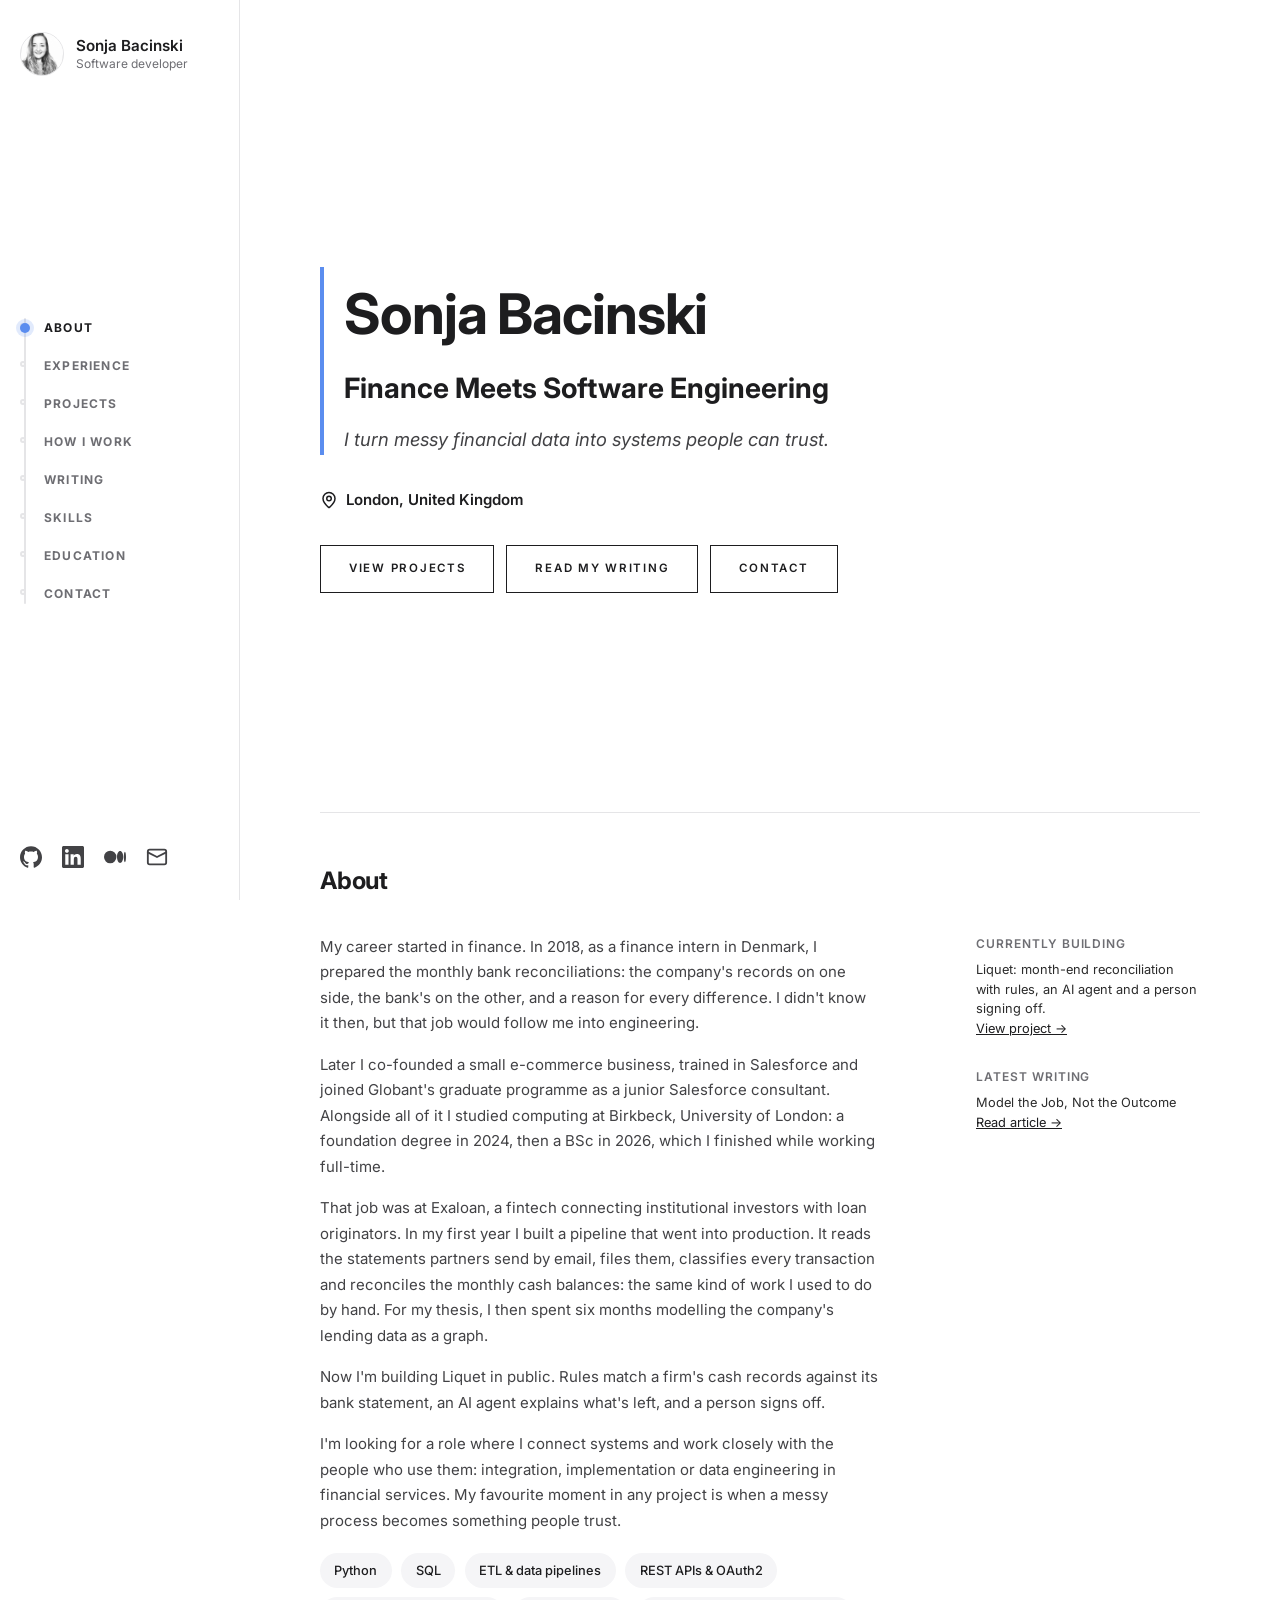
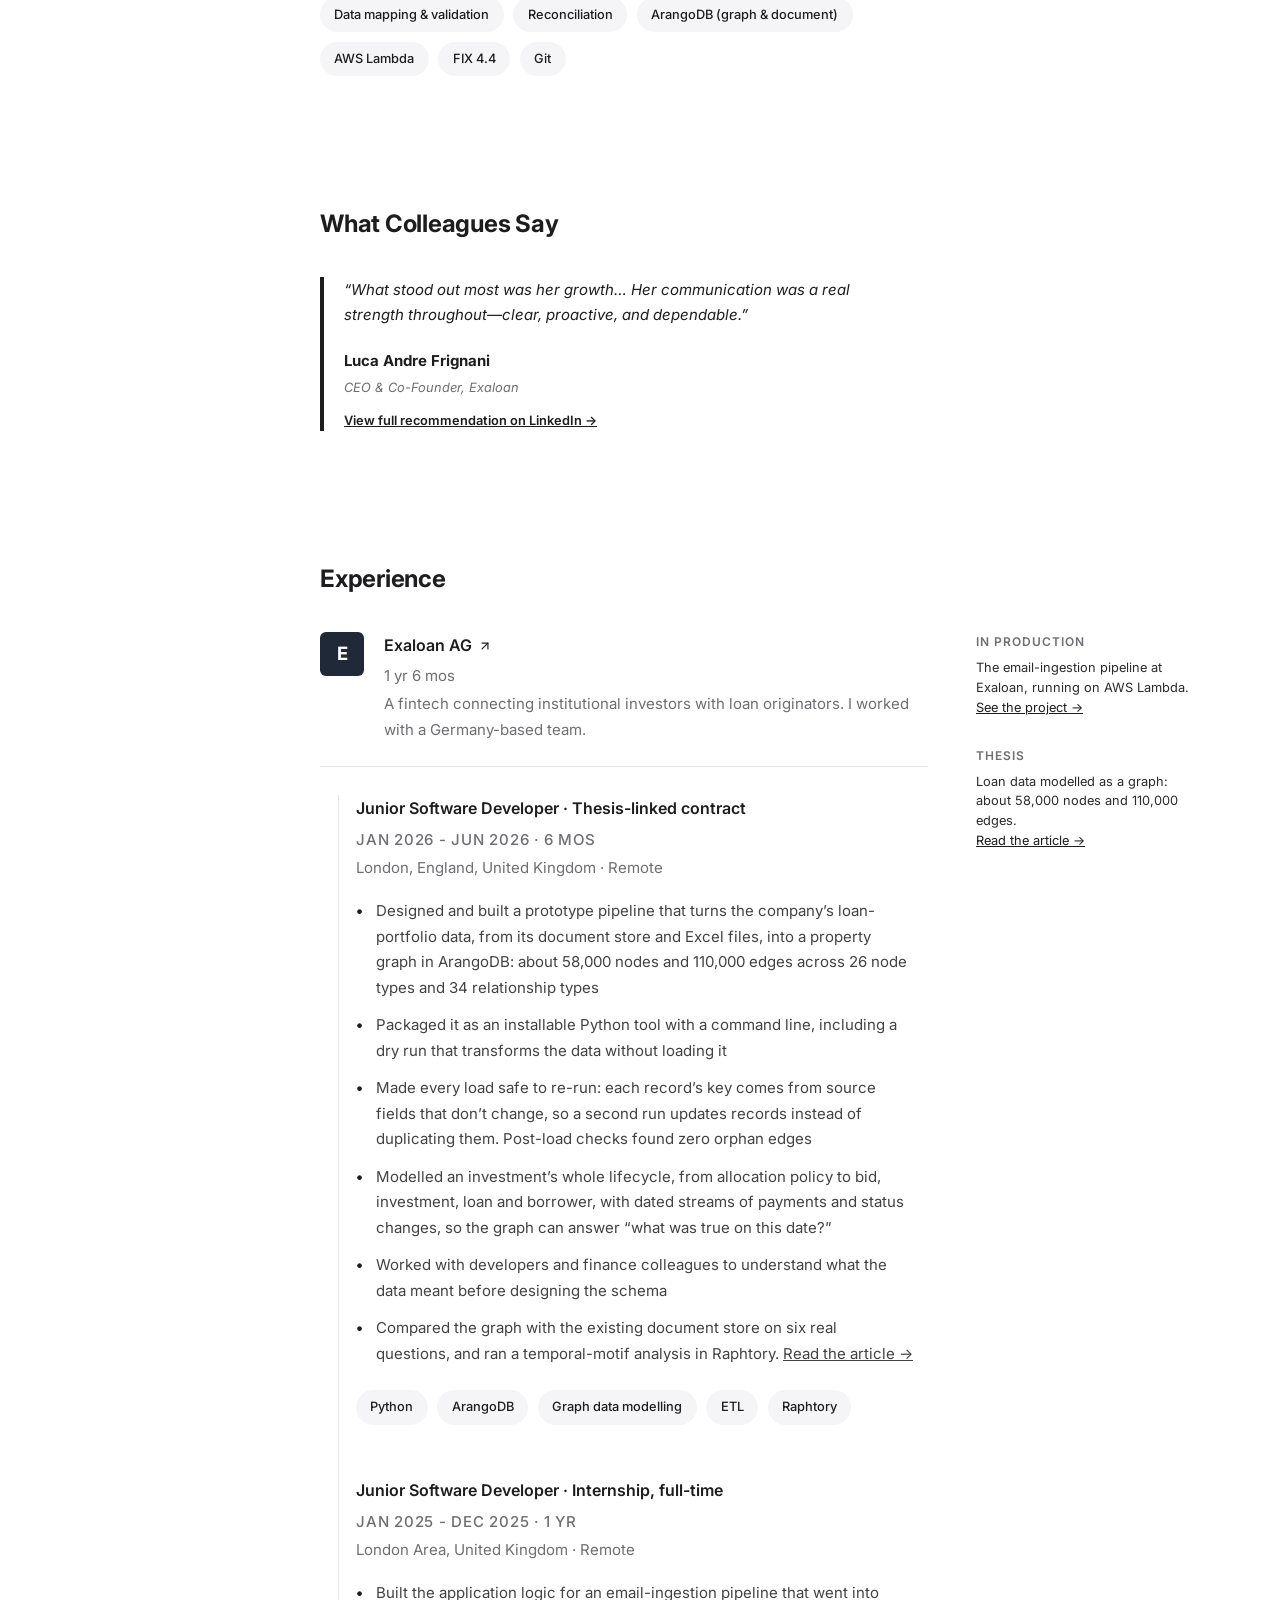
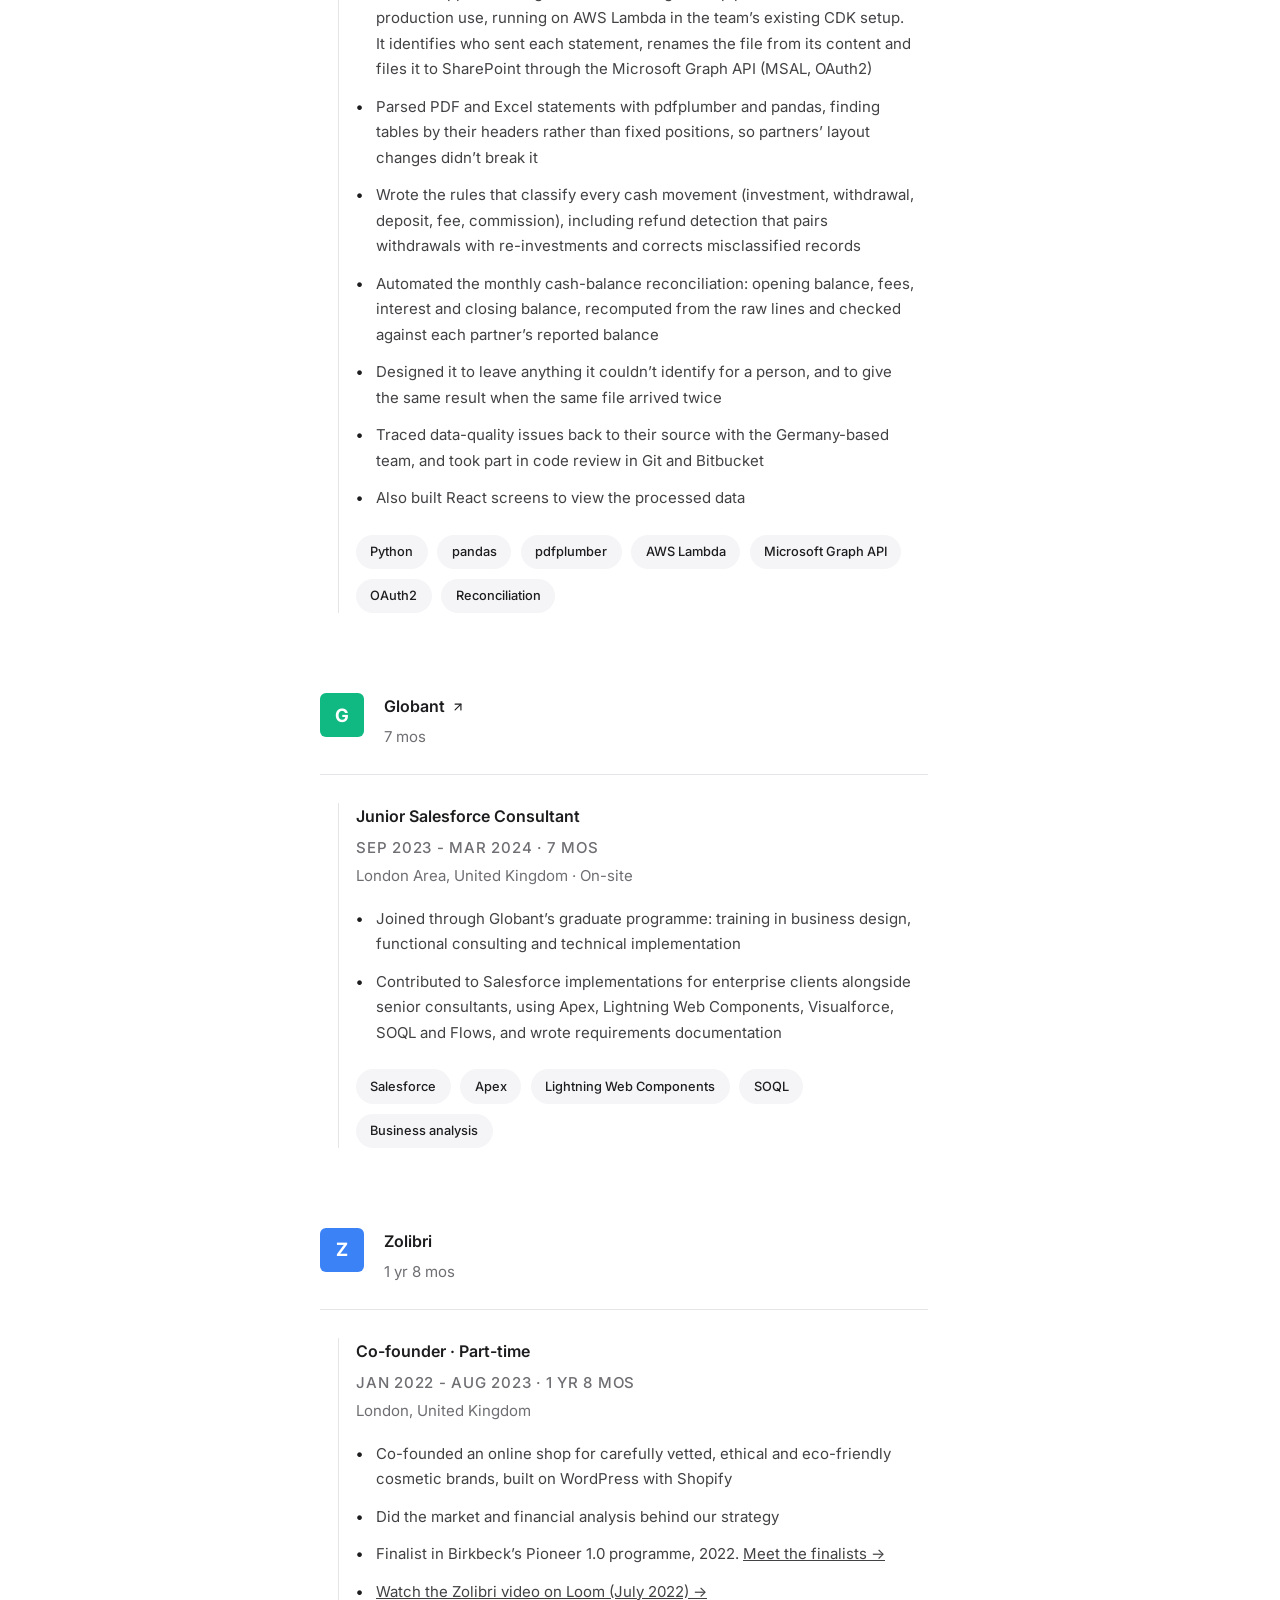
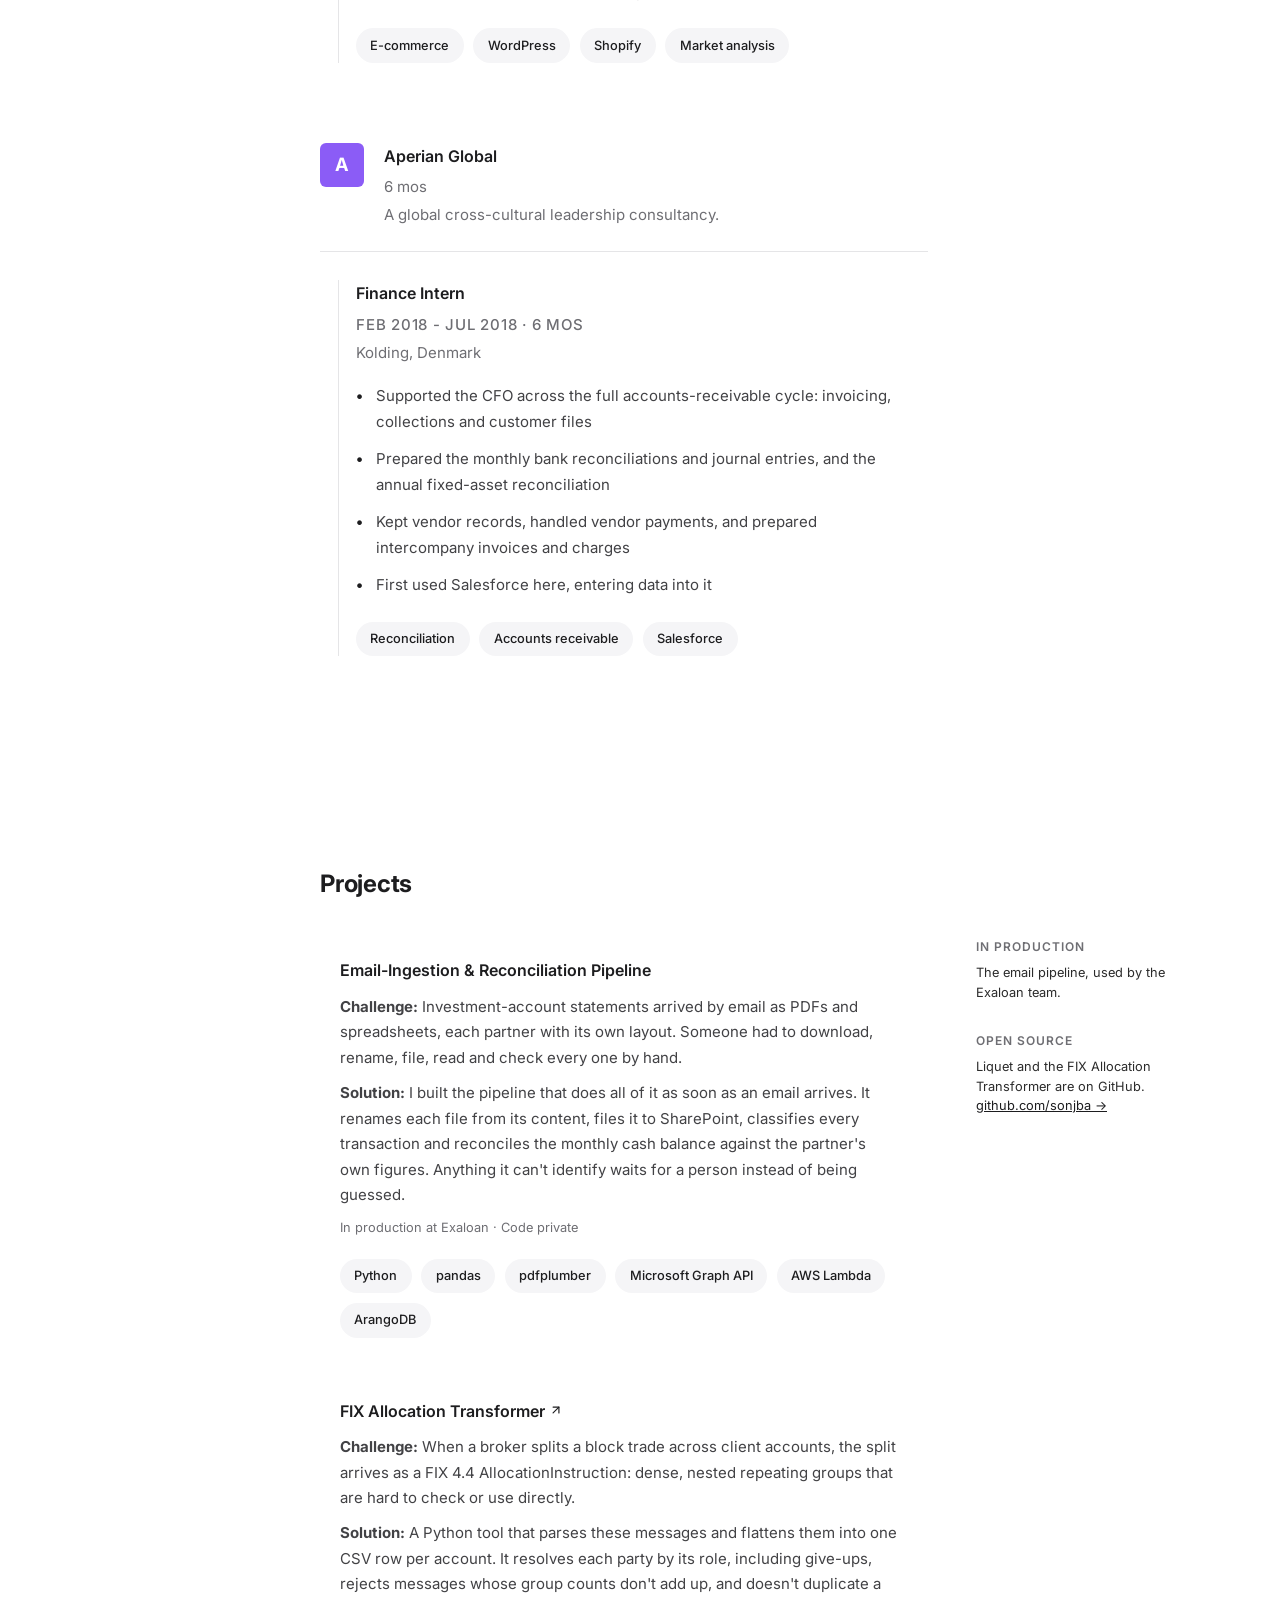
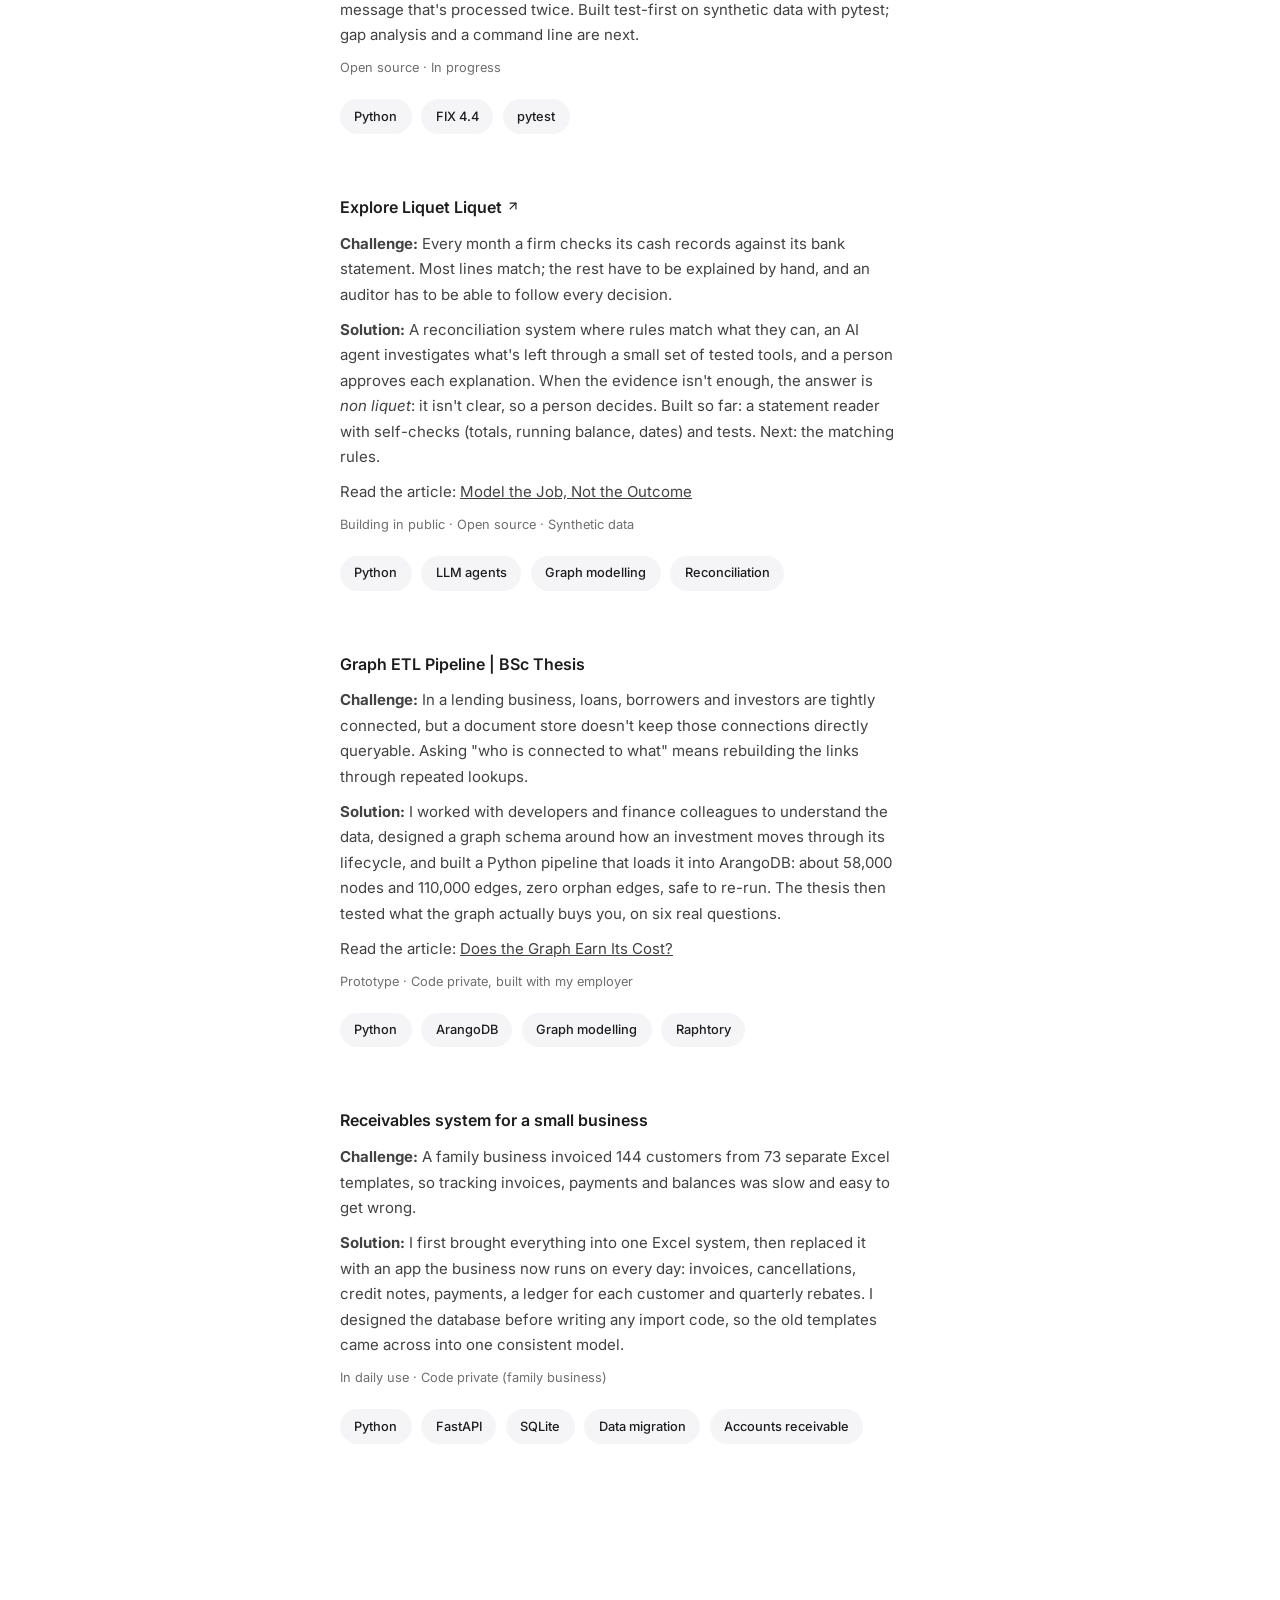
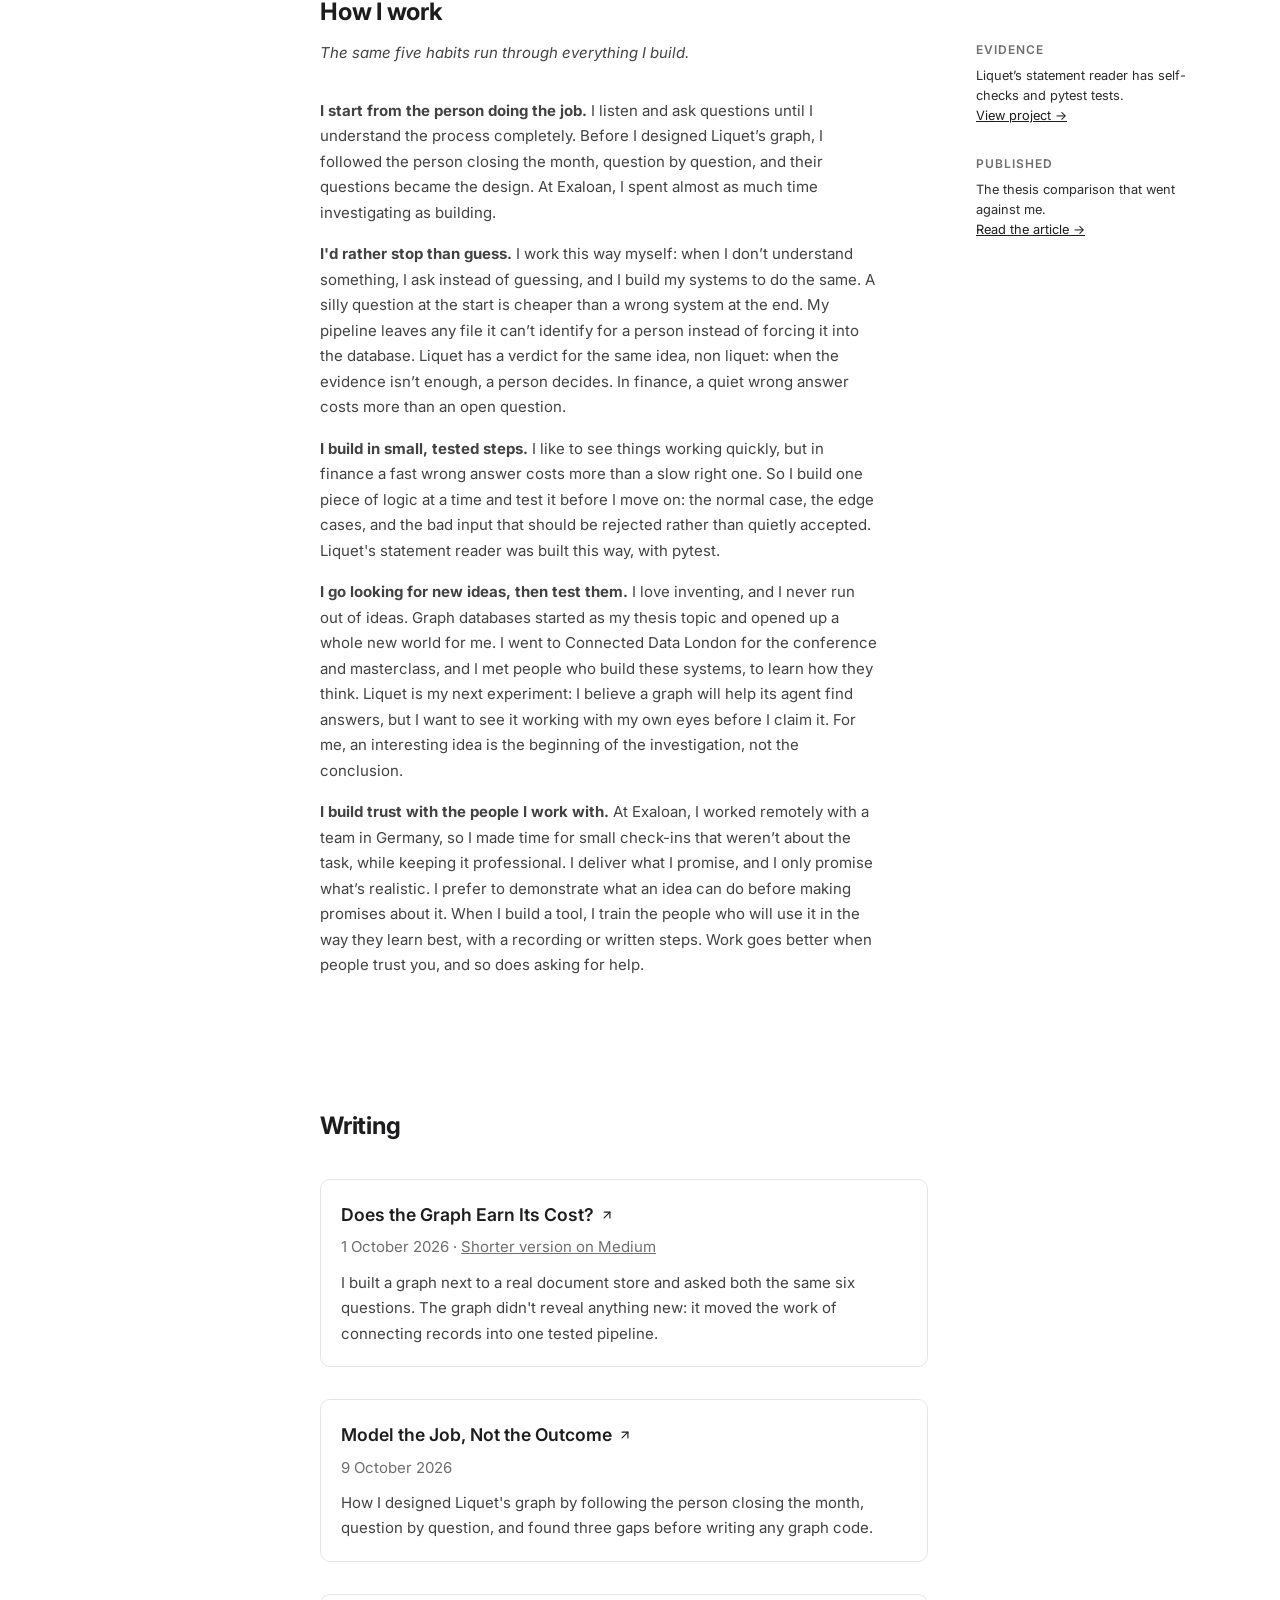
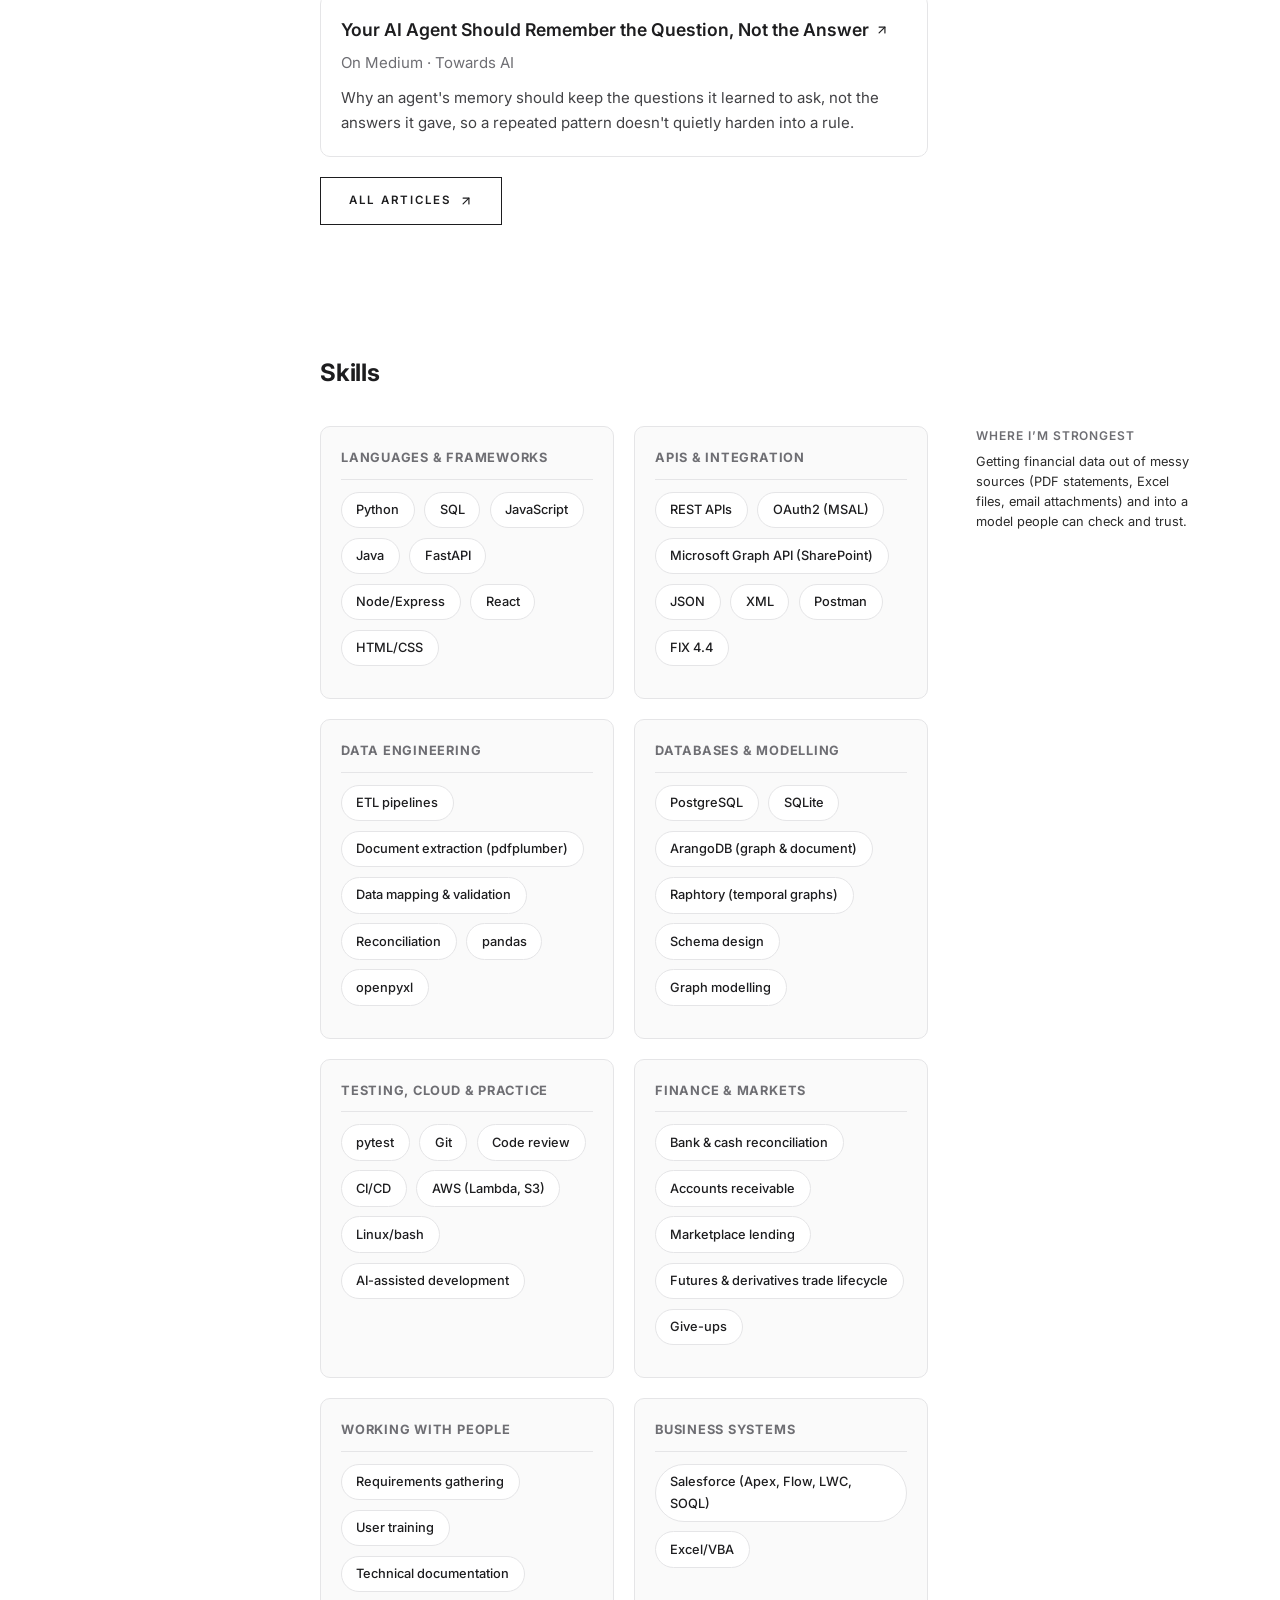
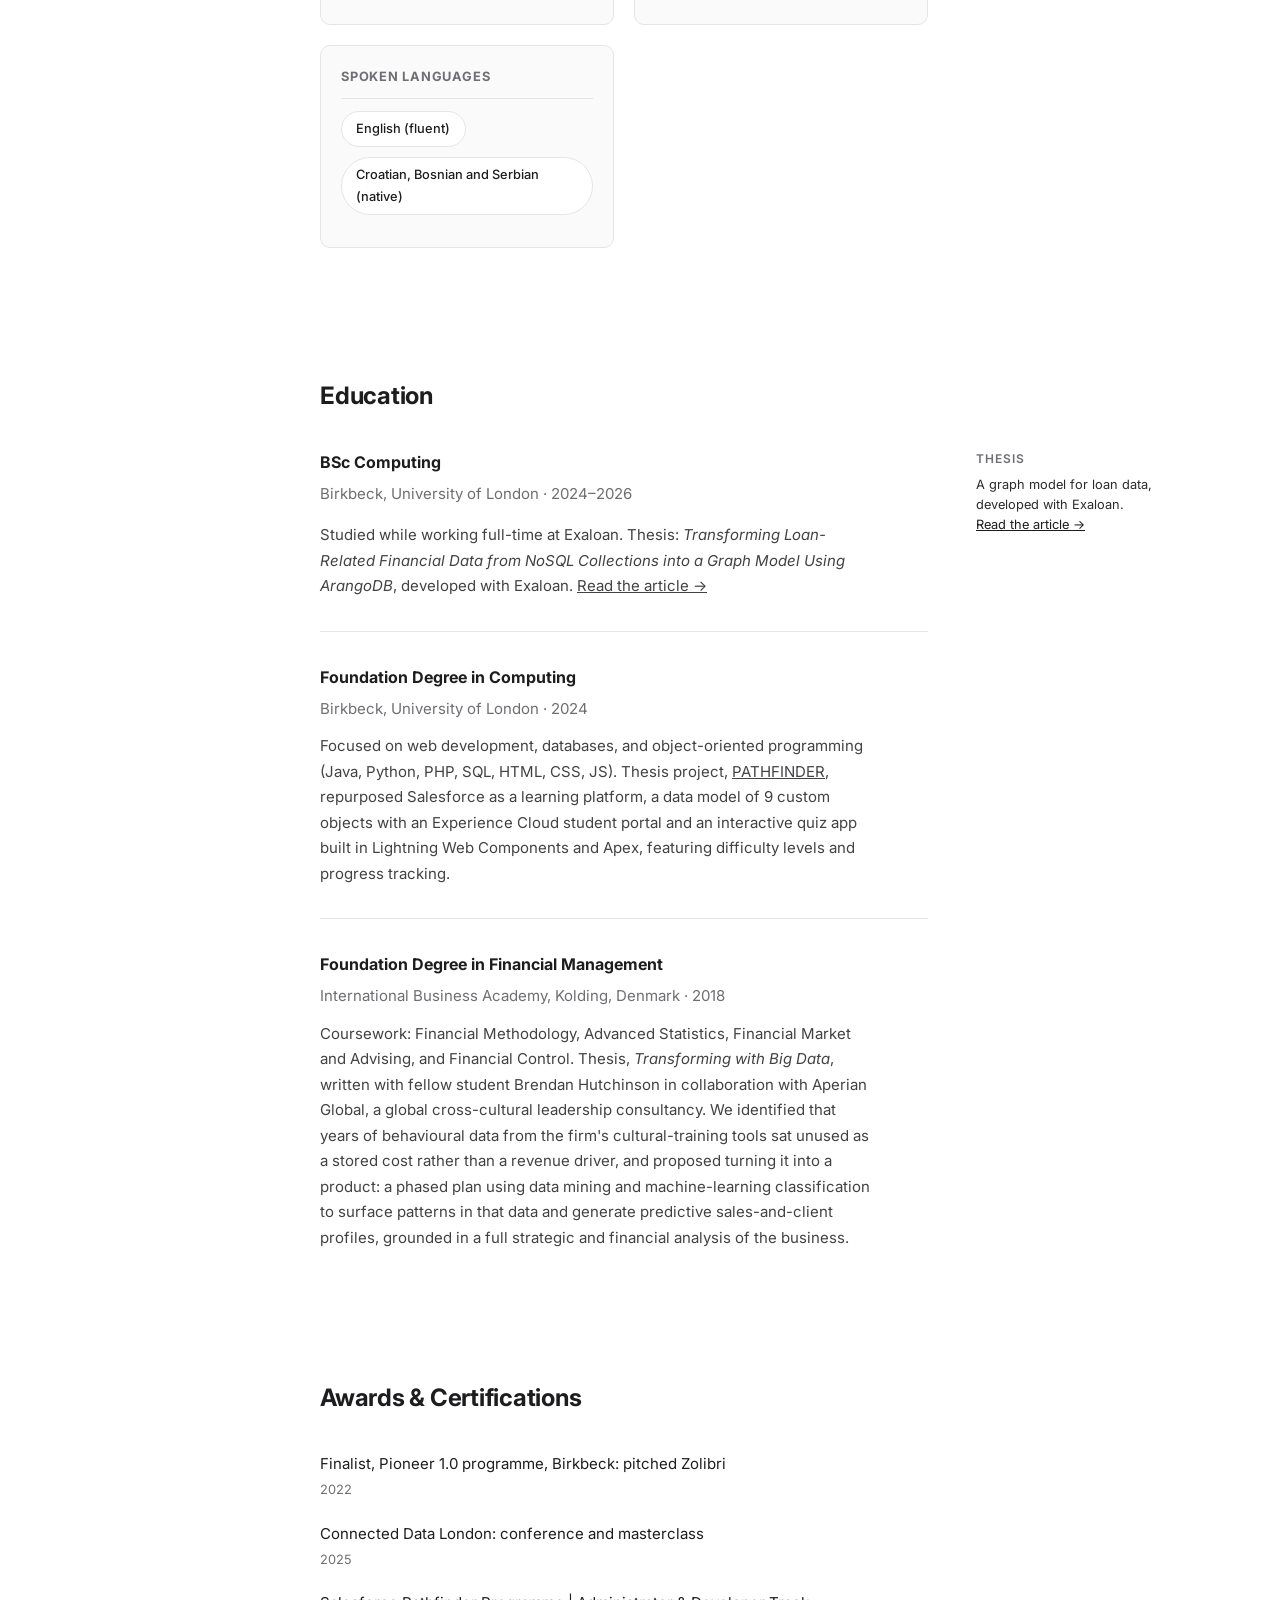
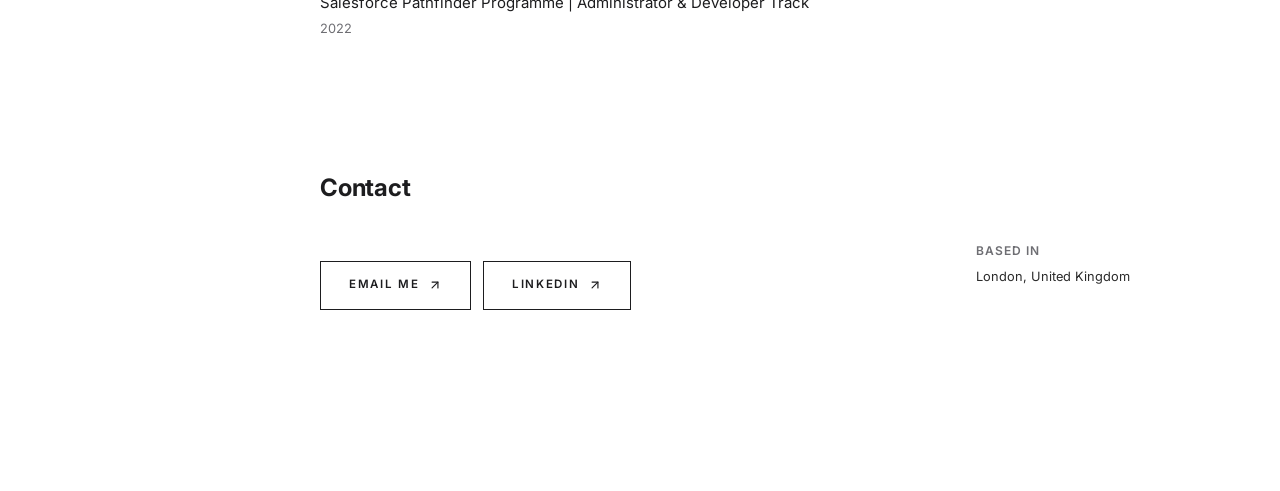
==== commit 3c7a1982: "improve mobile portfolio layout and experience section; - Simplified mobile About section - Added co" ====
--- a/index.html
+++ b/index.html
@@ -24,7 +24,7 @@
   <link href="https://fonts.googleapis.com/css2?family=Inter:wght@400;500;600;700&display=swap" rel="stylesheet">
   <link rel="stylesheet" href="css/style.css">
 </head>
-<body id="top">
+<body id="top" class="home">
   <header class="top-header">
     <div class="header-container">
       <div class="identity">
@@ -106,7 +106,11 @@
       <!-- About -->
       <section id="about" aria-label="About me">
         <h2 class="section-heading">About</h2>
-        <div class="split">
+        <p class="m-only m-about">
+          I started in finance and moved into software engineering, combining financial knowledge
+          with data pipelines, integrations and systems design.
+        </p>
+        <div class="split d-only">
           <div class="split-main">
           <p>
             My career started in finance. In 2018, as a finance intern in Denmark, I prepared the
@@ -161,7 +165,7 @@
       </section>
 
       <!-- What Colleagues Say -->
-      <section id="testimonials" aria-label="What colleagues say">
+      <section id="testimonials" class="d-only" aria-label="What colleagues say">
         <h2 class="section-heading">What Colleagues Say</h2>
         <div class="split">
           <div class="split-main">
@@ -185,7 +189,61 @@
       <!-- Experience -->
       <section id="experience" aria-label="Work experience">
         <h2 class="section-heading">Experience</h2>
-        <div class="split">
+        <ul class="m-only m-timeline">
+          <li>
+            <details class="m-job" open>
+              <summary>
+                <span class="m-job-head">
+                  <span class="m-job-title"><strong>Exaloan AG</strong> &mdash; Junior Software Developer</span>
+                  <span class="m-job-meta"><svg xmlns="http://www.w3.org/2000/svg" viewBox="0 0 24 24" fill="none" stroke="currentColor" stroke-width="2" stroke-linecap="round" stroke-linejoin="round" aria-hidden="true"><rect x="3" y="4" width="18" height="18" rx="2"/><path d="M16 2v4M8 2v4M3 10h18"/></svg>Jan 2025 &ndash; Jun 2026 &middot; 1 yr 6 mos</span>
+                  <span class="m-job-meta"><svg xmlns="http://www.w3.org/2000/svg" viewBox="0 0 24 24" fill="none" stroke="currentColor" stroke-width="2" stroke-linecap="round" stroke-linejoin="round" aria-hidden="true"><path d="M20 10c0 4.993-5.539 10.193-7.399 11.799a1 1 0 0 1-1.202 0C9.539 20.193 4 14.993 4 10a8 8 0 0 1 16 0"/><circle cx="12" cy="10" r="3"/></svg>London, United Kingdom &middot; Remote</span>
+                </span>
+              </summary>
+              <p>Built a pipeline that reads partner statements, classifies transactions and reconciles cash balances. Later modelled the company&rsquo;s lending data as a graph.</p>
+              <ul class="tags"><li>Python</li><li>ArangoDB</li><li>ETL</li><li>AWS Lambda</li></ul>
+            </details>
+          </li>
+          <li>
+            <details class="m-job">
+              <summary>
+                <span class="m-job-head">
+                  <span class="m-job-title"><strong>Globant</strong> &mdash; Junior Salesforce Consultant</span>
+                  <span class="m-job-meta"><svg xmlns="http://www.w3.org/2000/svg" viewBox="0 0 24 24" fill="none" stroke="currentColor" stroke-width="2" stroke-linecap="round" stroke-linejoin="round" aria-hidden="true"><rect x="3" y="4" width="18" height="18" rx="2"/><path d="M16 2v4M8 2v4M3 10h18"/></svg>Sep 2023 &ndash; Mar 2024 &middot; 7 mos</span>
+                  <span class="m-job-meta"><svg xmlns="http://www.w3.org/2000/svg" viewBox="0 0 24 24" fill="none" stroke="currentColor" stroke-width="2" stroke-linecap="round" stroke-linejoin="round" aria-hidden="true"><path d="M20 10c0 4.993-5.539 10.193-7.399 11.799a1 1 0 0 1-1.202 0C9.539 20.193 4 14.993 4 10a8 8 0 0 1 16 0"/><circle cx="12" cy="10" r="3"/></svg>London, United Kingdom &middot; On-site</span>
+                </span>
+              </summary>
+              <p>Graduate programme and Salesforce implementations for enterprise clients, alongside senior consultants.</p>
+              <ul class="tags"><li>Salesforce</li><li>Apex</li><li>Lightning Web Components</li><li>SOQL</li></ul>
+            </details>
+          </li>
+          <li>
+            <details class="m-job">
+              <summary>
+                <span class="m-job-head">
+                  <span class="m-job-title"><strong>Zolibri</strong> &mdash; Co-founder</span>
+                  <span class="m-job-meta"><svg xmlns="http://www.w3.org/2000/svg" viewBox="0 0 24 24" fill="none" stroke="currentColor" stroke-width="2" stroke-linecap="round" stroke-linejoin="round" aria-hidden="true"><rect x="3" y="4" width="18" height="18" rx="2"/><path d="M16 2v4M8 2v4M3 10h18"/></svg>Jan 2022 &ndash; Aug 2023 &middot; 1 yr 8 mos</span>
+                  <span class="m-job-meta"><svg xmlns="http://www.w3.org/2000/svg" viewBox="0 0 24 24" fill="none" stroke="currentColor" stroke-width="2" stroke-linecap="round" stroke-linejoin="round" aria-hidden="true"><path d="M20 10c0 4.993-5.539 10.193-7.399 11.799a1 1 0 0 1-1.202 0C9.539 20.193 4 14.993 4 10a8 8 0 0 1 16 0"/><circle cx="12" cy="10" r="3"/></svg>London, United Kingdom &middot; Part-time</span>
+                </span>
+              </summary>
+              <p>Co-founded an online shop for ethical and eco-friendly cosmetics, and did the market and financial analysis behind our strategy.</p>
+              <ul class="tags"><li>E-commerce</li><li>WordPress</li><li>Shopify</li><li>Market analysis</li></ul>
+            </details>
+          </li>
+          <li>
+            <details class="m-job">
+              <summary>
+                <span class="m-job-head">
+                  <span class="m-job-title"><strong>Aperian Global</strong> &mdash; Finance Intern</span>
+                  <span class="m-job-meta"><svg xmlns="http://www.w3.org/2000/svg" viewBox="0 0 24 24" fill="none" stroke="currentColor" stroke-width="2" stroke-linecap="round" stroke-linejoin="round" aria-hidden="true"><rect x="3" y="4" width="18" height="18" rx="2"/><path d="M16 2v4M8 2v4M3 10h18"/></svg>Feb 2018 &ndash; Jul 2018 &middot; 6 mos</span>
+                  <span class="m-job-meta"><svg xmlns="http://www.w3.org/2000/svg" viewBox="0 0 24 24" fill="none" stroke="currentColor" stroke-width="2" stroke-linecap="round" stroke-linejoin="round" aria-hidden="true"><path d="M20 10c0 4.993-5.539 10.193-7.399 11.799a1 1 0 0 1-1.202 0C9.539 20.193 4 14.993 4 10a8 8 0 0 1 16 0"/><circle cx="12" cy="10" r="3"/></svg>Kolding, Denmark</span>
+                </span>
+              </summary>
+              <p>Supported the CFO with receivables, monthly bank reconciliations and vendor payments.</p>
+              <ul class="tags"><li>Reconciliation</li><li>Accounts receivable</li><li>Salesforce</li></ul>
+            </details>
+          </li>
+        </ul>
+        <div class="split d-only">
           <div class="split-main">
 
             <div class="company-group">
@@ -421,8 +479,17 @@
 
       <!-- Projects -->
       <section id="projects" aria-label="Projects">
-        <h2 class="section-heading">Projects</h2>
-        <div class="split">
+        <h2 class="section-heading"><span class="d-only">Projects</span><span class="m-only">Selected Work</span></h2>
+        <ul class="m-only m-list m-links">
+          <li>
+            <a href="liquet.html"><span><strong>Liquet</strong> &mdash; AI-assisted bank reconciliation</span><span class="m-arrow" aria-hidden="true">&rarr;</span></a>
+          </li>
+          <li>
+            <a href="articles/does-the-graph-earn-its-cost.html"><span><strong>Graph data modelling</strong> &mdash; ArangoDB thesis</span><span class="m-arrow" aria-hidden="true">&rarr;</span></a>
+          </li>
+        </ul>
+        <button type="button" class="m-only m-show-all" aria-expanded="false" data-closed="View all projects &rarr;" data-open="Hide projects &uarr;">View all projects &rarr;</button>
+        <div class="split d-only">
           <div class="split-main">
             <ul class="project-list">
 
@@ -575,7 +642,29 @@
       <!-- How I work -->
       <section id="how-i-work" aria-label="How I work">
         <h2 class="section-heading">How I work</h2>
-        <div class="split">
+        <div class="m-only m-habits">
+          <details class="m-habit" open>
+            <summary><span class="m-habit-icon"><svg xmlns="http://www.w3.org/2000/svg" viewBox="0 0 24 24" fill="none" stroke="currentColor" stroke-width="2" stroke-linecap="round" stroke-linejoin="round" aria-hidden="true"><path d="M16 21v-2a4 4 0 0 0-4-4H6a4 4 0 0 0-4 4v2"/><circle cx="9" cy="7" r="4"/><path d="M22 21v-2a4 4 0 0 0-3-3.87"/><path d="M16 3.13a4 4 0 0 1 0 7.75"/></svg></span><span class="m-habit-title">Start from the person doing the job.</span></summary>
+            <p>I listen and ask questions until I understand the process completely. Before I designed Liquet&rsquo;s graph, I followed the person closing the month, question by question, and their questions became the design.</p>
+          </details>
+          <details class="m-habit">
+            <summary><span class="m-habit-icon"><svg xmlns="http://www.w3.org/2000/svg" viewBox="0 0 24 24" fill="none" stroke="currentColor" stroke-width="2" stroke-linecap="round" stroke-linejoin="round" aria-hidden="true"><rect x="4" y="4" width="16" height="16" rx="3"/></svg></span><span class="m-habit-title">I&rsquo;d rather stop than guess.</span></summary>
+            <p>When I don&rsquo;t understand something, I ask instead of guessing, and I build my systems to do the same. My pipeline leaves any file it can&rsquo;t identify for a person instead of forcing it into the database. In finance, a quiet wrong answer costs more than an open question.</p>
+          </details>
+          <details class="m-habit">
+            <summary><span class="m-habit-icon"><svg xmlns="http://www.w3.org/2000/svg" viewBox="0 0 24 24" fill="none" stroke="currentColor" stroke-width="2" stroke-linecap="round" stroke-linejoin="round" aria-hidden="true"><path d="m12 2 10 5-10 5L2 7z"/><path d="m2 17 10 5 10-5"/><path d="m2 12 10 5 10-5"/></svg></span><span class="m-habit-title">Build in small, tested steps.</span></summary>
+            <p>I build one piece of logic at a time and test it before I move on: the normal case, the edge cases, and the bad input that should be rejected rather than quietly accepted. Liquet&rsquo;s statement reader was built this way, with pytest.</p>
+          </details>
+          <details class="m-habit">
+            <summary><span class="m-habit-icon"><svg xmlns="http://www.w3.org/2000/svg" viewBox="0 0 24 24" fill="none" stroke="currentColor" stroke-width="2" stroke-linecap="round" stroke-linejoin="round" aria-hidden="true"><path d="M10 2v7.527a2 2 0 0 1-.211.896L4.72 20.55a1 1 0 0 0 .9 1.45h12.76a1 1 0 0 0 .9-1.45l-5.069-10.127A2 2 0 0 1 14 9.527V2"/><path d="M8.5 2h7"/></svg></span><span class="m-habit-title">Go looking for new ideas, then test them.</span></summary>
+            <p>Graph databases started as my thesis topic and opened up a whole new world for me. Liquet is my next experiment: I believe a graph will help its agent find answers, but I want to see it working with my own eyes before I claim it.</p>
+          </details>
+          <details class="m-habit">
+            <summary><span class="m-habit-icon"><svg xmlns="http://www.w3.org/2000/svg" viewBox="0 0 24 24" fill="none" stroke="currentColor" stroke-width="2" stroke-linecap="round" stroke-linejoin="round" aria-hidden="true"><path d="m11 17 2 2a1 1 0 1 0 3-3"/><path d="m14 14 2.5 2.5a1 1 0 1 0 3-3l-3.88-3.88a3 3 0 0 0-4.24 0l-.88.88a1 1 0 1 1-3-3l2.81-2.81a5.79 5.79 0 0 1 7.06-.87l.47.28a2 2 0 0 0 1.42.25L21 4"/><path d="m21 3 1 11h-2"/><path d="M3 3 2 14l6.5 6.5a1 1 0 1 0 3-3"/><path d="M3 4h8"/></svg></span><span class="m-habit-title">Build trust with the people I work with.</span></summary>
+            <p>I deliver what I promise, and I only promise what&rsquo;s realistic. When I build a tool, I train the people who will use it in the way they learn best, with a recording or written steps.</p>
+          </details>
+        </div>
+        <div class="split d-only">
           <div class="split-main">
             <p class="hero-value-prop">The same five habits run through everything I build.</p>
             <p>
@@ -632,7 +721,22 @@
       <!-- Writing -->
       <section id="writing" aria-label="Writing">
         <h2 class="section-heading">Writing</h2>
-        <div class="split">
+        <ul class="m-only m-list m-writing">
+          <li>
+            <time datetime="2026-10-01">1 Oct 2026</time>
+            <a href="articles/does-the-graph-earn-its-cost.html">Does the Graph Earn Its Cost?</a>
+          </li>
+          <li>
+            <time datetime="2026-10-09">9 Oct 2026</time>
+            <a href="articles/model-the-job-not-the-outcome.html">Model the Job, Not the Outcome</a>
+          </li>
+          <li>
+            <span>Medium</span>
+            <a href="https://medium.com/towards-artificial-intelligence/your-ai-agent-should-remember-the-question-not-the-answer-e7c7a5d28728" target="_blank" rel="noopener">Your AI Agent Should Remember the Question, Not the Answer</a>
+          </li>
+        </ul>
+        <a href="articles/" class="m-only m-more-link">All articles &rarr;</a>
+        <div class="split d-only">
           <div class="split-main">
             <ul class="article-list">
               <li class="article-card">
@@ -853,7 +957,7 @@
       </section>
 
       <!-- Awards & Certifications -->
-      <section id="certifications" aria-label="Awards and certifications">
+      <section id="certifications" class="d-only" aria-label="Awards and certifications">
         <h2 class="section-heading">Awards &amp; Certifications</h2>
         <div class="split">
           <div class="split-main">
@@ -877,14 +981,18 @@
       
       <!-- Contact -->
       <section id="contact" aria-label="Contact">
-        <h2 class="section-heading">Contact</h2>
-        <div class="split">
+        <h2 class="section-heading d-only">Contact</h2>
+        <div class="m-only m-footer">
+          <p class="m-footer-name">Sonja Bacinski</p>
+          <p class="m-footer-links">
+            <a href="https://github.com/sonjba" target="_blank" rel="noopener">GitHub</a> &middot;
+            <a href="https://www.linkedin.com/in/sonja-bacinski/" target="_blank" rel="noopener">LinkedIn</a> &middot;
+            <a href="https://medium.com/@sonja.bacinski" target="_blank" rel="noopener">Medium</a> &middot;
+            <a href="mailto:sonja.bacinski@live.com">Email</a>
+          </p>
+        </div>
+        <div class="split d-only">
           <div class="split-main">
-            <p>
-              If you're hiring for integration, implementation, data engineering or automation roles
-              in financial services, or you work in fintech and want to talk, I'd be glad to hear from
-              you. I'm based in London.
-            </p>
             <div class="contact-actions">
               <a href="mailto:sonja.bacinski@live.com" class="btn">
                 <span>Email me</span>
--- a/css/style.css
+++ b/css/style.css
@@ -2262,3 +2262,472 @@
     line-height: 1.35;
   }
 }
+
+/* ---------- Homepage on a phone: one short page ----------
+   .m-only = phone-only summary blocks, .d-only = hidden on a phone.
+   Scoped to .home so article and Liquet pages are unaffected. */
+.m-only {
+  display: none;
+}
+
+@media (max-width: 47.99rem) {
+  .home .m-only {
+    display: block;
+  }
+
+  .home .d-only,
+  .home .next-link {
+    display: none;
+  }
+
+  .home section.show-all .split.d-only {
+    display: block;
+  }
+
+  /* How I work: blue bar by the heading, one icon tile per habit */
+  .home #how-i-work .section-heading {
+    margin-bottom: 1.25rem;
+    padding-left: 0.9rem;
+    border-left: 4px solid var(--accent);
+    line-height: 1.2;
+  }
+
+  /* each habit is a card that opens on tap */
+  .home .m-habit {
+    border: 1px solid var(--line);
+    border-radius: 10px;
+    background: #ffffff;
+  }
+
+  .home .m-habit + .m-habit {
+    margin-top: 0.75rem;
+  }
+
+  .home .m-habit[open] {
+    background: #f5f7fc;
+    border-color: #e6eaf3;
+  }
+
+  .home .m-habit summary {
+    display: flex;
+    align-items: center;
+    gap: 0.65rem;
+    padding: 0.5rem 0.75rem 0.5rem 0.5rem;
+    list-style: none;
+    cursor: pointer;
+    font-size: 0.875rem;
+    font-weight: 600;
+    line-height: 1.35;
+    color: var(--heading);
+    -webkit-tap-highlight-color: transparent;
+  }
+
+  .home .m-habit summary::-webkit-details-marker {
+    display: none;
+  }
+
+  .home .m-habit-title {
+    flex: 1;
+  }
+
+  .home .m-habit summary::after {
+    content: "";
+    flex: none;
+    width: 0.5rem;
+    height: 0.5rem;
+    border-right: 2px solid var(--heading);
+    border-bottom: 2px solid var(--heading);
+    transform: translateY(-2px) rotate(45deg);
+    transition: transform 0.2s ease;
+  }
+
+  .home .m-habit[open] summary::after {
+    transform: translateY(2px) rotate(-135deg);
+  }
+
+  .home .m-habit p {
+    margin: 0;
+    padding: 0.1rem 1rem 1rem;
+    font-size: 0.9rem;
+    line-height: 1.6;
+    color: var(--text);
+  }
+
+  .home .m-habit-icon {
+    flex: none;
+    display: flex;
+    align-items: center;
+    justify-content: center;
+    width: 2.4rem;
+    height: 2.3rem;
+    border-radius: 10px;
+    background: #eef2fa;
+  }
+
+  .home .m-habit[open] .m-habit-icon {
+    background: #e3e9f6;
+  }
+
+  .home .m-habit-icon svg {
+    width: 1.3rem;
+    height: 1.3rem;
+  }
+
+  /* header: menu button first, then the four icons */
+  .home .header-container {
+    gap: 1.1rem;
+  }
+
+  .home .social-links {
+    gap: 1.1rem;
+  }
+
+  .home .main-content {
+    padding: 0 1.5rem;
+  }
+
+  /* white page, thin divider between sections */
+  .home .main-content > section {
+    margin: 0;
+    padding: 1.75rem 0;
+    border-bottom: 1px solid var(--line);
+    font-size: 1rem;
+    line-height: 1.5;
+  }
+
+  .home .main-content > #contact {
+    border-bottom: 0;
+  }
+
+  .home .section-heading {
+    font-size: 1.5rem;
+    font-weight: 700;
+    margin-bottom: 0.4rem;
+  }
+
+  /* hero */
+  .home .main-content > .hero {
+    min-height: 0;
+    padding-top: 2.5rem;
+    padding-bottom: 2.5rem;
+  }
+
+  .home .hero-accent-bar {
+    margin-bottom: 1.5rem;
+  }
+
+  .home .hero-name {
+    font-size: 2.4rem;
+    line-height: 1.2;
+    margin-bottom: 1rem;
+  }
+
+  .home .hero-headline {
+    font-size: 1.3rem;
+    line-height: 1.3;
+    margin-bottom: 0.6rem;
+  }
+
+  .home .hero-value-prop {
+    font-size: 1.1rem;
+    line-height: 1.6;
+  }
+
+  .home .hero-meta {
+    margin-bottom: 1.5rem;
+  }
+
+  .home .hero-actions {
+    gap: 0.9rem;
+  }
+
+  /* about */
+  .home .m-about {
+    margin: 0;
+    font-size: 1rem;
+    line-height: 1.5;
+  }
+
+  /* short lists: experience, selected work, writing */
+  .home .m-list li {
+    padding: 0.6rem 0;
+    border-bottom: 1px solid var(--line);
+    font-size: 0.94rem;
+    line-height: 1.45;
+  }
+
+  /* experience: dots on a thin line */
+  .home .m-timeline {
+    padding-left: 1.2rem;
+    margin-top: 0.6rem;
+  }
+
+  .home .m-timeline > li {
+    position: relative;
+  }
+
+  .home .m-timeline > li + li {
+    margin-top: 0.75rem;
+  }
+
+  /* dot level with each card's title */
+  .home .m-timeline > li::before {
+    content: "";
+    position: absolute;
+    left: -1.2rem;
+    top: 1.05rem;
+    width: 0.6rem;
+    height: 0.6rem;
+    border-radius: 50%;
+    background: var(--heading);
+  }
+
+  /* line from this dot down to the next one */
+  .home .m-timeline > li:not(:last-child)::after {
+    content: "";
+    position: absolute;
+    left: calc(-1.2rem + 0.3rem - 0.5px);
+    top: 1.35rem;
+    bottom: calc(-0.75rem - 1.35rem);
+    width: 1px;
+    background: #b8b8bd;
+  }
+
+  .home .m-job {
+    border: 1px solid var(--line);
+    border-radius: 10px;
+    background: #ffffff;
+  }
+
+  .home .m-job[open] {
+    background: #f5f7fc;
+    border-color: #e6eaf3;
+  }
+
+  .home .m-job summary {
+    display: flex;
+    align-items: flex-start;
+    gap: 0.5rem;
+    padding: 0.7rem 0.7rem 0.7rem 0.75rem;
+    list-style: none;
+    cursor: pointer;
+    -webkit-tap-highlight-color: transparent;
+  }
+
+  .home .m-job summary::-webkit-details-marker {
+    display: none;
+  }
+
+  .home .m-job summary::after {
+    content: "";
+    flex: none;
+    width: 0.5rem;
+    height: 0.5rem;
+    margin-top: 0.45rem;
+    border-right: 2px solid var(--heading);
+    border-bottom: 2px solid var(--heading);
+    transform: rotate(45deg);
+    transition: transform 0.2s ease;
+  }
+
+  .home .m-job[open] summary::after {
+    margin-top: 0.65rem;
+    transform: rotate(-135deg);
+  }
+
+  .home .m-job-head {
+    flex: 1;
+    display: flex;
+    flex-direction: column;
+    gap: 0.15rem;
+  }
+
+  .home .m-job-title {
+    font-size: 0.875rem;
+    line-height: 1.4;
+    color: var(--heading);
+  }
+
+  .home .m-job-title strong {
+    font-weight: 700;
+  }
+
+  .home .m-job-meta {
+    display: flex;
+    align-items: center;
+    gap: 0.45rem;
+    font-size: 0.8rem;
+    line-height: 1.45;
+    color: var(--faint);
+  }
+
+  .home .m-job-meta svg {
+    flex: none;
+    width: 0.85rem;
+    height: 0.85rem;
+  }
+
+  .home .m-job p {
+    margin: 0;
+    padding: 0 0.8rem;
+    font-size: 0.875rem;
+    line-height: 1.55;
+    color: var(--text);
+  }
+
+  .home .m-job .tags {
+    margin: 0;
+    padding: 0.75rem 0.8rem 0.9rem;
+    gap: 0.4rem;
+  }
+
+  .home .m-job .tags li {
+    padding: 0.2rem 0.7rem;
+    background: #ffffff;
+    border: 1px solid var(--line);
+    font-size: 0.75rem;
+  }
+
+  .home .m-list li:last-child {
+    border-bottom: 0;
+  }
+
+  .home .m-list strong {
+    color: var(--heading);
+    font-weight: 600;
+  }
+
+  .home .m-list > li > span:first-child {
+    color: var(--heading);
+  }
+
+  .home .m-meta {
+    display: block;
+    margin-top: 0.15rem;
+    font-size: 0.85rem;
+    color: var(--faint);
+  }
+
+  .home .m-links a {
+    display: flex;
+    justify-content: space-between;
+    align-items: center;
+    gap: 1rem;
+    color: var(--heading);
+    text-decoration: none;
+  }
+
+  .home .m-links li {
+    border-bottom-color: #dcdce0;
+  }
+
+  .home .m-show-all,
+  .home .m-more-link {
+    margin-top: 0.4rem;
+    padding: 0;
+    background: none;
+    border: 0;
+    font: inherit;
+    font-size: 0.9rem;
+    color: #2563eb;
+    text-decoration: underline;
+    cursor: pointer;
+  }
+
+  .home .m-writing li {
+    display: grid;
+    grid-template-columns: 5.5rem 1fr;
+    gap: 0.75rem;
+    align-items: baseline;
+  }
+
+  .home .m-writing time,
+  .home .m-writing span {
+    font-size: 0.85rem;
+    color: var(--faint);
+  }
+
+  .home .m-writing a {
+    color: var(--heading);
+    text-decoration: none;
+  }
+
+  /* skills: four compact bars */
+  .home .skills-groups {
+    gap: 0.5rem;
+  }
+
+  .home .skill-group:nth-child(n + 5) {
+    display: none;
+  }
+
+  .home .skill-group {
+    padding: 0 0.9rem;
+    background: #ffffff;
+    border-radius: 8px;
+  }
+
+  .home .skill-group h3 {
+    font-size: 0.95rem;
+    font-weight: 600;
+    text-transform: none;
+    letter-spacing: 0;
+    color: var(--heading);
+  }
+
+  .home .skill-toggle {
+    min-height: 44px;
+  }
+
+  .home .skill-group.is-open .tags {
+    margin-top: 0;
+    padding: 0.6rem 0 0.8rem;
+  }
+
+  /* education: title and one meta line */
+  .home .education-item .education-detail,
+  .home .education-item .edu-summary,
+  .home .education-item .more-toggle,
+  .home .education-item .edu-more {
+    display: none;
+  }
+
+  .home .education-item h3 {
+    font-size: 1rem;
+    margin-bottom: 0;
+  }
+
+  .home .education-item .education-meta {
+    margin: 0.1rem 0 0;
+    font-size: 0.85rem;
+  }
+
+  .home .education-item + .education-item {
+    margin-top: 0.9rem;
+    padding-top: 0.9rem;
+  }
+
+  /* contact becomes the page footer */
+  .home .main-content > #contact {
+    padding-bottom: 2rem;
+  }
+
+  .home .m-footer-name {
+    font-size: 1.25rem;
+    font-weight: 700;
+    color: var(--heading);
+  }
+
+  .home .m-footer p + p {
+    margin-top: 0.25rem;
+  }
+
+  .home .m-footer-links {
+    font-size: 0.9rem;
+    color: var(--faint);
+  }
+
+  .home .m-footer-links a {
+    color: #2563eb;
+  }
+}
